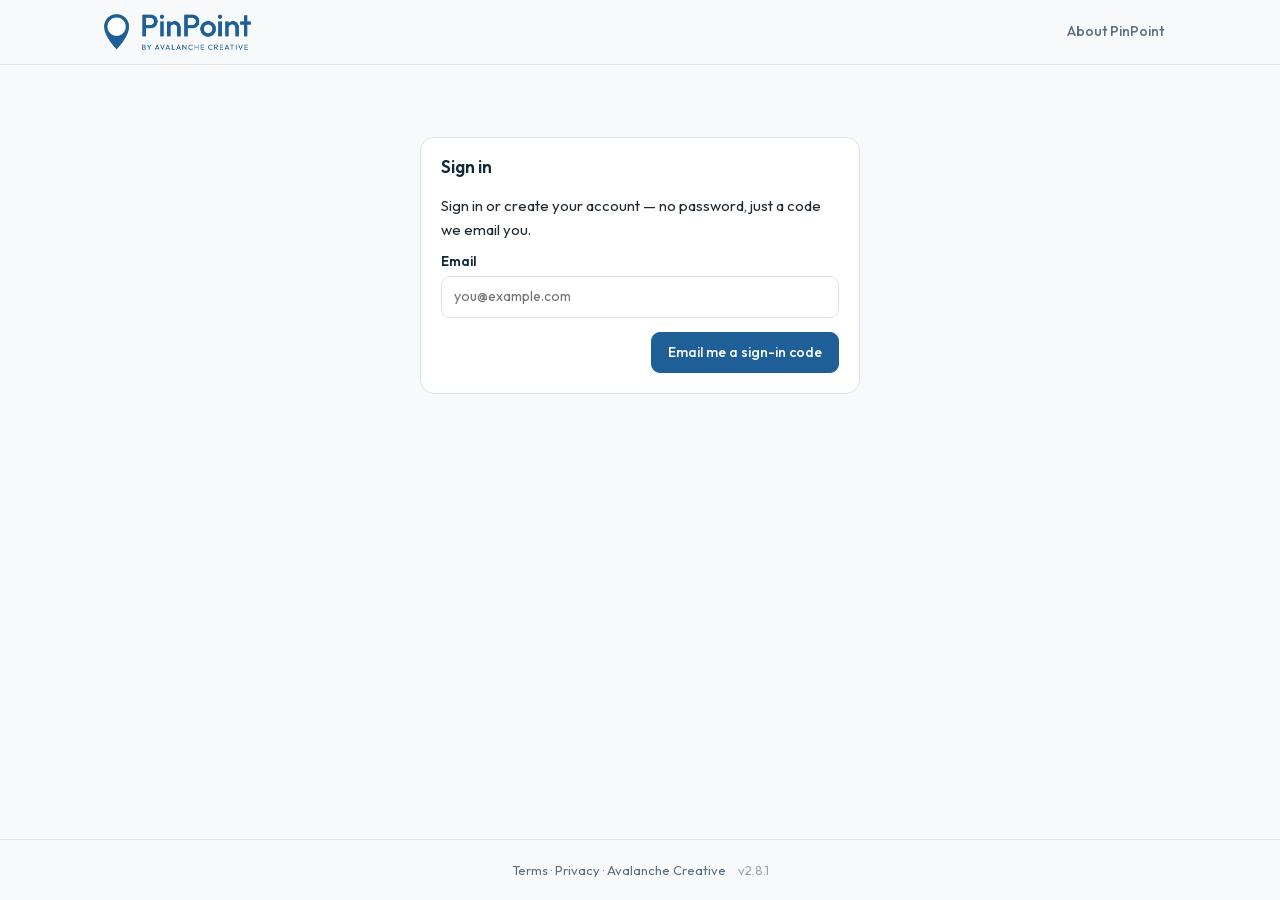
==== app/index.html @ f809c6f2 "Dashboard 2.8.1: View CSS on the design system page" ====
<!doctype html>
<html lang="en">
<head>
  <meta charset="utf-8">
  <meta name="viewport" content="width=device-width, initial-scale=1">
  <meta name="robots" content="noindex">
  <title>PinPoint by Avalanche</title>
  <link rel="icon" type="image/png" href="img/pinpoint-mark.png">
  <link rel="stylesheet" href="app.css">
</head>
<body>
  <div id="app" data-version="2.8.1"></div>
  <script src="app.js"></script>
</body>
</html>
---- app/app.css ----
@font-face{font-family:JetBrains Mono;font-style:normal;font-weight:400;font-display:swap;src:url(fonts/0690281f.woff2) format("woff2");unicode-range:U+0460-052F,U+1C80-1C8A,U+20B4,U+2DE0-2DFF,U+A640-A69F,U+FE2E-FE2F}@font-face{font-family:JetBrains Mono;font-style:normal;font-weight:400;font-display:swap;src:url(fonts/81211346.woff2) format("woff2");unicode-range:U+0301,U+0400-045F,U+0490-0491,U+04B0-04B1,U+2116}@font-face{font-family:JetBrains Mono;font-style:normal;font-weight:400;font-display:swap;src:url(fonts/811c9864.woff2) format("woff2");unicode-range:U+0370-0377,U+037A-037F,U+0384-038A,U+038C,U+038E-03A1,U+03A3-03FF}@font-face{font-family:JetBrains Mono;font-style:normal;font-weight:400;font-display:swap;src:url(fonts/e1e8e48d.woff2) format("woff2");unicode-range:U+0102-0103,U+0110-0111,U+0128-0129,U+0168-0169,U+01A0-01A1,U+01AF-01B0,U+0300-0301,U+0303-0304,U+0308-0309,U+0323,U+0329,U+1EA0-1EF9,U+20AB}@font-face{font-family:JetBrains Mono;font-style:normal;font-weight:400;font-display:swap;src:url(fonts/140e25a5.woff2) format("woff2");unicode-range:U+0100-02BA,U+02BD-02C5,U+02C7-02CC,U+02CE-02D7,U+02DD-02FF,U+0304,U+0308,U+0329,U+1D00-1DBF,U+1E00-1E9F,U+1EF2-1EFF,U+2020,U+20A0-20AB,U+20AD-20C0,U+2113,U+2C60-2C7F,U+A720-A7FF}@font-face{font-family:JetBrains Mono;font-style:normal;font-weight:400;font-display:swap;src:url(fonts/521717e2.woff2) format("woff2");unicode-range:U+0000-00FF,U+0131,U+0152-0153,U+02BB-02BC,U+02C6,U+02DA,U+02DC,U+0304,U+0308,U+0329,U+2000-206F,U+20AC,U+2122,U+2191,U+2193,U+2212,U+2215,U+FEFF,U+FFFD}@font-face{font-family:JetBrains Mono;font-style:normal;font-weight:500;font-display:swap;src:url(fonts/0690281f.woff2) format("woff2");unicode-range:U+0460-052F,U+1C80-1C8A,U+20B4,U+2DE0-2DFF,U+A640-A69F,U+FE2E-FE2F}@font-face{font-family:JetBrains Mono;font-style:normal;font-weight:500;font-display:swap;src:url(fonts/81211346.woff2) format("woff2");unicode-range:U+0301,U+0400-045F,U+0490-0491,U+04B0-04B1,U+2116}@font-face{font-family:JetBrains Mono;font-style:normal;font-weight:500;font-display:swap;src:url(fonts/811c9864.woff2) format("woff2");unicode-range:U+0370-0377,U+037A-037F,U+0384-038A,U+038C,U+038E-03A1,U+03A3-03FF}@font-face{font-family:JetBrains Mono;font-style:normal;font-weight:500;font-display:swap;src:url(fonts/e1e8e48d.woff2) format("woff2");unicode-range:U+0102-0103,U+0110-0111,U+0128-0129,U+0168-0169,U+01A0-01A1,U+01AF-01B0,U+0300-0301,U+0303-0304,U+0308-0309,U+0323,U+0329,U+1EA0-1EF9,U+20AB}@font-face{font-family:JetBrains Mono;font-style:normal;font-weight:500;font-display:swap;src:url(fonts/140e25a5.woff2) format("woff2");unicode-range:U+0100-02BA,U+02BD-02C5,U+02C7-02CC,U+02CE-02D7,U+02DD-02FF,U+0304,U+0308,U+0329,U+1D00-1DBF,U+1E00-1E9F,U+1EF2-1EFF,U+2020,U+20A0-20AB,U+20AD-20C0,U+2113,U+2C60-2C7F,U+A720-A7FF}@font-face{font-family:JetBrains Mono;font-style:normal;font-weight:500;font-display:swap;src:url(fonts/521717e2.woff2) format("woff2");unicode-range:U+0000-00FF,U+0131,U+0152-0153,U+02BB-02BC,U+02C6,U+02DA,U+02DC,U+0304,U+0308,U+0329,U+2000-206F,U+20AC,U+2122,U+2191,U+2193,U+2212,U+2215,U+FEFF,U+FFFD}@font-face{font-family:Outfit;font-style:normal;font-weight:300;font-display:swap;src:url(fonts/7fb3c732.woff2) format("woff2");unicode-range:U+0100-02BA,U+02BD-02C5,U+02C7-02CC,U+02CE-02D7,U+02DD-02FF,U+0304,U+0308,U+0329,U+1D00-1DBF,U+1E00-1E9F,U+1EF2-1EFF,U+2020,U+20A0-20AB,U+20AD-20C0,U+2113,U+2C60-2C7F,U+A720-A7FF}@font-face{font-family:Outfit;font-style:normal;font-weight:300;font-display:swap;src:url(fonts/8c0fd5c3.woff2) format("woff2");unicode-range:U+0000-00FF,U+0131,U+0152-0153,U+02BB-02BC,U+02C6,U+02DA,U+02DC,U+0304,U+0308,U+0329,U+2000-206F,U+20AC,U+2122,U+2191,U+2193,U+2212,U+2215,U+FEFF,U+FFFD}@font-face{font-family:Outfit;font-style:normal;font-weight:400;font-display:swap;src:url(fonts/7fb3c732.woff2) format("woff2");unicode-range:U+0100-02BA,U+02BD-02C5,U+02C7-02CC,U+02CE-02D7,U+02DD-02FF,U+0304,U+0308,U+0329,U+1D00-1DBF,U+1E00-1E9F,U+1EF2-1EFF,U+2020,U+20A0-20AB,U+20AD-20C0,U+2113,U+2C60-2C7F,U+A720-A7FF}@font-face{font-family:Outfit;font-style:normal;font-weight:400;font-display:swap;src:url(fonts/8c0fd5c3.woff2) format("woff2");unicode-range:U+0000-00FF,U+0131,U+0152-0153,U+02BB-02BC,U+02C6,U+02DA,U+02DC,U+0304,U+0308,U+0329,U+2000-206F,U+20AC,U+2122,U+2191,U+2193,U+2212,U+2215,U+FEFF,U+FFFD}@font-face{font-family:Outfit;font-style:normal;font-weight:500;font-display:swap;src:url(fonts/7fb3c732.woff2) format("woff2");unicode-range:U+0100-02BA,U+02BD-02C5,U+02C7-02CC,U+02CE-02D7,U+02DD-02FF,U+0304,U+0308,U+0329,U+1D00-1DBF,U+1E00-1E9F,U+1EF2-1EFF,U+2020,U+20A0-20AB,U+20AD-20C0,U+2113,U+2C60-2C7F,U+A720-A7FF}@font-face{font-family:Outfit;font-style:normal;font-weight:500;font-display:swap;src:url(fonts/8c0fd5c3.woff2) format("woff2");unicode-range:U+0000-00FF,U+0131,U+0152-0153,U+02BB-02BC,U+02C6,U+02DA,U+02DC,U+0304,U+0308,U+0329,U+2000-206F,U+20AC,U+2122,U+2191,U+2193,U+2212,U+2215,U+FEFF,U+FFFD}@font-face{font-family:Outfit;font-style:normal;font-weight:600;font-display:swap;src:url(fonts/7fb3c732.woff2) format("woff2");unicode-range:U+0100-02BA,U+02BD-02C5,U+02C7-02CC,U+02CE-02D7,U+02DD-02FF,U+0304,U+0308,U+0329,U+1D00-1DBF,U+1E00-1E9F,U+1EF2-1EFF,U+2020,U+20A0-20AB,U+20AD-20C0,U+2113,U+2C60-2C7F,U+A720-A7FF}@font-face{font-family:Outfit;font-style:normal;font-weight:600;font-display:swap;src:url(fonts/8c0fd5c3.woff2) format("woff2");unicode-range:U+0000-00FF,U+0131,U+0152-0153,U+02BB-02BC,U+02C6,U+02DA,U+02DC,U+0304,U+0308,U+0329,U+2000-206F,U+20AC,U+2122,U+2191,U+2193,U+2212,U+2215,U+FEFF,U+FFFD}@font-face{font-family:Outfit;font-style:normal;font-weight:700;font-display:swap;src:url(fonts/7fb3c732.woff2) format("woff2");unicode-range:U+0100-02BA,U+02BD-02C5,U+02C7-02CC,U+02CE-02D7,U+02DD-02FF,U+0304,U+0308,U+0329,U+1D00-1DBF,U+1E00-1E9F,U+1EF2-1EFF,U+2020,U+20A0-20AB,U+20AD-20C0,U+2113,U+2C60-2C7F,U+A720-A7FF}@font-face{font-family:Outfit;font-style:normal;font-weight:700;font-display:swap;src:url(fonts/8c0fd5c3.woff2) format("woff2");unicode-range:U+0000-00FF,U+0131,U+0152-0153,U+02BB-02BC,U+02C6,U+02DA,U+02DC,U+0304,U+0308,U+0329,U+2000-206F,U+20AC,U+2122,U+2191,U+2193,U+2212,U+2215,U+FEFF,U+FFFD}@font-face{font-family:JetBrains Mono;font-style:normal;font-weight:400;font-display:swap;src:url(fonts/0690281f.woff2) format("woff2");unicode-range:U+0460-052F,U+1C80-1C8A,U+20B4,U+2DE0-2DFF,U+A640-A69F,U+FE2E-FE2F}@font-face{font-family:JetBrains Mono;font-style:normal;font-weight:400;font-display:swap;src:url(fonts/81211346.woff2) format("woff2");unicode-range:U+0301,U+0400-045F,U+0490-0491,U+04B0-04B1,U+2116}@font-face{font-family:JetBrains Mono;font-style:normal;font-weight:400;font-display:swap;src:url(fonts/811c9864.woff2) format("woff2");unicode-range:U+0370-0377,U+037A-037F,U+0384-038A,U+038C,U+038E-03A1,U+03A3-03FF}@font-face{font-family:JetBrains Mono;font-style:normal;font-weight:400;font-display:swap;src:url(fonts/e1e8e48d.woff2) format("woff2");unicode-range:U+0102-0103,U+0110-0111,U+0128-0129,U+0168-0169,U+01A0-01A1,U+01AF-01B0,U+0300-0301,U+0303-0304,U+0308-0309,U+0323,U+0329,U+1EA0-1EF9,U+20AB}@font-face{font-family:JetBrains Mono;font-style:normal;font-weight:400;font-display:swap;src:url(fonts/140e25a5.woff2) format("woff2");unicode-range:U+0100-02BA,U+02BD-02C5,U+02C7-02CC,U+02CE-02D7,U+02DD-02FF,U+0304,U+0308,U+0329,U+1D00-1DBF,U+1E00-1E9F,U+1EF2-1EFF,U+2020,U+20A0-20AB,U+20AD-20C0,U+2113,U+2C60-2C7F,U+A720-A7FF}@font-face{font-family:JetBrains Mono;font-style:normal;font-weight:400;font-display:swap;src:url(fonts/521717e2.woff2) format("woff2");unicode-range:U+0000-00FF,U+0131,U+0152-0153,U+02BB-02BC,U+02C6,U+02DA,U+02DC,U+0304,U+0308,U+0329,U+2000-206F,U+20AC,U+2122,U+2191,U+2193,U+2212,U+2215,U+FEFF,U+FFFD}@font-face{font-family:JetBrains Mono;font-style:normal;font-weight:500;font-display:swap;src:url(fonts/0690281f.woff2) format("woff2");unicode-range:U+0460-052F,U+1C80-1C8A,U+20B4,U+2DE0-2DFF,U+A640-A69F,U+FE2E-FE2F}@font-face{font-family:JetBrains Mono;font-style:normal;font-weight:500;font-display:swap;src:url(fonts/81211346.woff2) format("woff2");unicode-range:U+0301,U+0400-045F,U+0490-0491,U+04B0-04B1,U+2116}@font-face{font-family:JetBrains Mono;font-style:normal;font-weight:500;font-display:swap;src:url(fonts/811c9864.woff2) format("woff2");unicode-range:U+0370-0377,U+037A-037F,U+0384-038A,U+038C,U+038E-03A1,U+03A3-03FF}@font-face{font-family:JetBrains Mono;font-style:normal;font-weight:500;font-display:swap;src:url(fonts/e1e8e48d.woff2) format("woff2");unicode-range:U+0102-0103,U+0110-0111,U+0128-0129,U+0168-0169,U+01A0-01A1,U+01AF-01B0,U+0300-0301,U+0303-0304,U+0308-0309,U+0323,U+0329,U+1EA0-1EF9,U+20AB}@font-face{font-family:JetBrains Mono;font-style:normal;font-weight:500;font-display:swap;src:url(fonts/140e25a5.woff2) format("woff2");unicode-range:U+0100-02BA,U+02BD-02C5,U+02C7-02CC,U+02CE-02D7,U+02DD-02FF,U+0304,U+0308,U+0329,U+1D00-1DBF,U+1E00-1E9F,U+1EF2-1EFF,U+2020,U+20A0-20AB,U+20AD-20C0,U+2113,U+2C60-2C7F,U+A720-A7FF}@font-face{font-family:JetBrains Mono;font-style:normal;font-weight:500;font-display:swap;src:url(fonts/521717e2.woff2) format("woff2");unicode-range:U+0000-00FF,U+0131,U+0152-0153,U+02BB-02BC,U+02C6,U+02DA,U+02DC,U+0304,U+0308,U+0329,U+2000-206F,U+20AC,U+2122,U+2191,U+2193,U+2212,U+2215,U+FEFF,U+FFFD}@font-face{font-family:Outfit;font-style:normal;font-weight:300;font-display:swap;src:url(fonts/7fb3c732.woff2) format("woff2");unicode-range:U+0100-02BA,U+02BD-02C5,U+02C7-02CC,U+02CE-02D7,U+02DD-02FF,U+0304,U+0308,U+0329,U+1D00-1DBF,U+1E00-1E9F,U+1EF2-1EFF,U+2020,U+20A0-20AB,U+20AD-20C0,U+2113,U+2C60-2C7F,U+A720-A7FF}@font-face{font-family:Outfit;font-style:normal;font-weight:300;font-display:swap;src:url(fonts/8c0fd5c3.woff2) format("woff2");unicode-range:U+0000-00FF,U+0131,U+0152-0153,U+02BB-02BC,U+02C6,U+02DA,U+02DC,U+0304,U+0308,U+0329,U+2000-206F,U+20AC,U+2122,U+2191,U+2193,U+2212,U+2215,U+FEFF,U+FFFD}@font-face{font-family:Outfit;font-style:normal;font-weight:400;font-display:swap;src:url(fonts/7fb3c732.woff2) format("woff2");unicode-range:U+0100-02BA,U+02BD-02C5,U+02C7-02CC,U+02CE-02D7,U+02DD-02FF,U+0304,U+0308,U+0329,U+1D00-1DBF,U+1E00-1E9F,U+1EF2-1EFF,U+2020,U+20A0-20AB,U+20AD-20C0,U+2113,U+2C60-2C7F,U+A720-A7FF}@font-face{font-family:Outfit;font-style:normal;font-weight:400;font-display:swap;src:url(fonts/8c0fd5c3.woff2) format("woff2");unicode-range:U+0000-00FF,U+0131,U+0152-0153,U+02BB-02BC,U+02C6,U+02DA,U+02DC,U+0304,U+0308,U+0329,U+2000-206F,U+20AC,U+2122,U+2191,U+2193,U+2212,U+2215,U+FEFF,U+FFFD}@font-face{font-family:Outfit;font-style:normal;font-weight:500;font-display:swap;src:url(fonts/7fb3c732.woff2) format("woff2");unicode-range:U+0100-02BA,U+02BD-02C5,U+02C7-02CC,U+02CE-02D7,U+02DD-02FF,U+0304,U+0308,U+0329,U+1D00-1DBF,U+1E00-1E9F,U+1EF2-1EFF,U+2020,U+20A0-20AB,U+20AD-20C0,U+2113,U+2C60-2C7F,U+A720-A7FF}@font-face{font-family:Outfit;font-style:normal;font-weight:500;font-display:swap;src:url(fonts/8c0fd5c3.woff2) format("woff2");unicode-range:U+0000-00FF,U+0131,U+0152-0153,U+02BB-02BC,U+02C6,U+02DA,U+02DC,U+0304,U+0308,U+0329,U+2000-206F,U+20AC,U+2122,U+2191,U+2193,U+2212,U+2215,U+FEFF,U+FFFD}@font-face{font-family:Outfit;font-style:normal;font-weight:600;font-display:swap;src:url(fonts/7fb3c732.woff2) format("woff2");unicode-range:U+0100-02BA,U+02BD-02C5,U+02C7-02CC,U+02CE-02D7,U+02DD-02FF,U+0304,U+0308,U+0329,U+1D00-1DBF,U+1E00-1E9F,U+1EF2-1EFF,U+2020,U+20A0-20AB,U+20AD-20C0,U+2113,U+2C60-2C7F,U+A720-A7FF}@font-face{font-family:Outfit;font-style:normal;font-weight:600;font-display:swap;src:url(fonts/8c0fd5c3.woff2) format("woff2");unicode-range:U+0000-00FF,U+0131,U+0152-0153,U+02BB-02BC,U+02C6,U+02DA,U+02DC,U+0304,U+0308,U+0329,U+2000-206F,U+20AC,U+2122,U+2191,U+2193,U+2212,U+2215,U+FEFF,U+FFFD}@font-face{font-family:Outfit;font-style:normal;font-weight:700;font-display:swap;src:url(fonts/7fb3c732.woff2) format("woff2");unicode-range:U+0100-02BA,U+02BD-02C5,U+02C7-02CC,U+02CE-02D7,U+02DD-02FF,U+0304,U+0308,U+0329,U+1D00-1DBF,U+1E00-1E9F,U+1EF2-1EFF,U+2020,U+20A0-20AB,U+20AD-20C0,U+2113,U+2C60-2C7F,U+A720-A7FF}@font-face{font-family:Outfit;font-style:normal;font-weight:700;font-display:swap;src:url(fonts/8c0fd5c3.woff2) format("woff2");unicode-range:U+0000-00FF,U+0131,U+0152-0153,U+02BB-02BC,U+02C6,U+02DA,U+02DC,U+0304,U+0308,U+0329,U+2000-206F,U+20AC,U+2122,U+2191,U+2193,U+2212,U+2215,U+FEFF,U+FFFD}:root{--blue: #1D5F96;--blue-dark: #164A75;--navy: #10283D;--ink: #1F2A33;--muted: #5A6F80;--line: #DCE4EB;--line-soft: #E8EEF3;--page: #F7F9FB;--tint: #EEF4F9;--sky: #5BC4E8;--ok: #1F6B45;--ok-bg: #E4F5EC;--warn: #8A5A00;--warn-bg: #FFF1D6;--danger: #B32D2E;--radius: 14px}*{box-sizing:border-box}html,body{margin:0;background:var(--page);color:var(--ink);font:15px/1.55 Outfit,Segoe UI,Helvetica,Arial,sans-serif;-webkit-font-smoothing:antialiased}a{color:var(--blue);text-decoration:none}a:hover{color:var(--blue-dark)}h1,h2,h3,h4{color:var(--navy);letter-spacing:-.01em;line-height:1.15;margin:0}code,.code,textarea.code,input.code{font-family:JetBrains Mono,ui-monospace,Menlo,monospace;font-size:12.5px}code{background:var(--tint);color:var(--blue-dark);padding:1px 6px;border-radius:5px;overflow-wrap:anywhere}.shell{min-height:100vh;display:flex;flex-direction:column}header{position:sticky;top:0;z-index:20;background:#f7f9fbeb;backdrop-filter:blur(10px);border-bottom:1px solid var(--line)}header .bar{max-width:1120px;margin:0 auto;padding:0 24px;height:64px;display:flex;align-items:center;justify-content:space-between;gap:20px}header .brand{display:flex;align-items:center}header .brand img.logo{height:36px;width:auto;display:block}header nav{display:flex;align-items:center;gap:4px}header nav a{color:var(--muted);font-weight:500;padding:8px 12px;border-radius:8px;font-size:14px}header nav a:hover{color:var(--navy);background:#fff}header nav a.active{color:var(--navy);background:#fff;box-shadow:inset 0 0 0 1px var(--line)}main{flex:1;width:100%;max-width:760px;margin:0 auto;padding:32px 24px 56px;min-width:0}main.wide{max-width:1120px}footer{border-top:1px solid var(--line);padding:20px 24px;font-size:13px;color:var(--muted);text-align:center}footer a{color:var(--muted)}footer .ver{margin-left:12px;opacity:.6}.page-head{display:flex;flex-wrap:wrap;align-items:flex-end;justify-content:space-between;gap:14px;margin-bottom:22px}.page-head h1{font-size:28px;font-weight:600}.page-head .sub{color:var(--muted);margin-top:4px;font-size:14px}.page-head .actions{display:flex;gap:8px;flex-wrap:wrap;align-items:center}.psearch{width:240px;padding:9px 12px 9px 34px;font-size:14px;background:#fff url("data:image/svg+xml,%3Csvg xmlns='http://www.w3.org/2000/svg' width='16' height='16' viewBox='0 0 24 24' fill='none' stroke='%235A6F80' stroke-width='2' stroke-linecap='round'%3E%3Ccircle cx='11' cy='11' r='7'/%3E%3Cpath d='M20 20l-3.5-3.5'/%3E%3C/svg%3E") no-repeat 11px center}@media (max-width: 640px){.psearch{width:100%}}.card{background:#fff;border:1px solid var(--line);border-radius:var(--radius);margin-bottom:18px;overflow:hidden;scroll-margin-top:84px}.card-head{padding:16px 20px 0;font-size:17px;font-weight:600;color:var(--navy)}.card-head .head-row{display:flex;align-items:center;justify-content:space-between;gap:10px}.card-body{padding:14px 20px 20px}.card-body h4{margin:18px 0 6px;font-size:14px;font-weight:600}.card-body p{margin:0 0 10px}.hint{font-size:13px;color:var(--muted)}.notice{background:var(--warn-bg);border:1px solid #F1DFB0;border-radius:10px;padding:10px 12px;margin:10px 0}.upsell{background:var(--tint);border:1px solid #CFE0EE;border-radius:10px;padding:12px 14px;color:var(--navy)}.field{margin-bottom:14px}.field label{display:block;font-size:13px;font-weight:600;color:var(--navy);margin-bottom:5px}input:not([type=checkbox]):not([type=radio]):not([type=submit]):not([type=button]),textarea,select{width:100%;padding:9px 12px;border:1px solid var(--line);border-radius:9px;font:inherit;font-size:14px;background:#fff;color:var(--ink)}input:focus,textarea:focus,select:focus{outline:none;border-color:var(--blue);box-shadow:0 0 0 3px #1d5f9626}input[readonly]{background:var(--page)}label.check{display:flex;gap:10px;align-items:flex-start;font-size:14px;margin:8px 0 14px}label.check input{margin-top:3px}.btn-row{display:flex;gap:8px;justify-content:flex-end;margin-top:8px;flex-wrap:wrap}.inline{display:flex;gap:8px;align-items:center;flex-wrap:wrap}.inline input{flex:1 1 180px;width:auto;min-width:0}.copy-box{display:flex;gap:6px;align-items:flex-start;margin:6px 0 12px}.copy-box input,.copy-box textarea{flex:1;min-width:0}.btn{display:inline-flex;align-items:center;justify-content:center;gap:6px;background:var(--blue);color:#fff;border:1px solid var(--blue);border-radius:9px;padding:9px 16px;font:inherit;font-size:14px;font-weight:500;cursor:pointer;text-decoration:none;transition:.15s;white-space:nowrap}.btn:hover{background:var(--blue-dark);border-color:var(--blue-dark);color:#fff}.btn:disabled,.btn-disabled{opacity:.55;cursor:default}.btn-ghost{background:#fff;color:var(--navy);border-color:#c9d6e0}.btn-ghost:hover{background:var(--tint);color:var(--navy);border-color:var(--blue)}.btn-danger{background:var(--danger);border-color:var(--danger)}.btn-danger:hover{background:#8f2324;border-color:#8f2324}.btn-sm{padding:5px 11px;font-size:13px;border-radius:8px}.rows{display:flex;flex-direction:column;gap:8px}.row{display:flex;justify-content:space-between;align-items:center;gap:12px;padding:12px 14px;border:1px solid var(--line-soft);border-radius:10px;text-decoration:none;color:inherit;background:#fff}a.row:hover{border-color:var(--blue)}.row-title{font-weight:600;color:var(--navy)}.row-meta{display:flex;gap:8px;align-items:center}.badge{display:inline-block;font-size:11px;font-weight:600;letter-spacing:.02em;background:var(--tint);color:var(--blue-dark);padding:3px 9px;border-radius:999px}.badge-pro{background:var(--navy);color:#fff}.badge-agency{background:var(--blue);color:#fff}.badge-ok{background:var(--ok-bg);color:var(--ok)}.steps{padding-left:20px}.steps li{margin-bottom:6px}.plan-line{display:flex;align-items:center;gap:10px;flex-wrap:wrap;color:var(--muted);font-size:14px}.section-title{margin:28px 0 12px;font-size:18px}.fav{width:20px;height:20px;border-radius:5px;flex:none;object-fit:contain;background:#fff}.fav-empty{display:inline-block;background:var(--tint);box-shadow:inset 0 0 0 1px #cfe0ee}.table-wrap{background:#fff;border:1px solid var(--line);border-radius:var(--radius);overflow-x:auto}.ptable{width:100%;border-collapse:collapse;font-size:14px}.ptable th{text-align:left;font-size:12px;font-weight:600;letter-spacing:.03em;color:var(--muted);padding:12px 16px;border-bottom:1px solid var(--line);white-space:nowrap}.ptable td{padding:12px 16px;border-bottom:1px solid var(--line-soft);vertical-align:middle;white-space:nowrap}.ptable td:first-child{white-space:normal}.ptable tbody tr{cursor:pointer}.ptable tbody tr:hover{background:var(--page)}.ptable tbody tr:focus-visible{outline:2px solid var(--blue);outline-offset:-2px}.ptable tbody tr:last-child td{border-bottom:none}.ptable .pname{display:flex;align-items:center;gap:12px;min-width:200px}.ptable .open{font-weight:600;color:var(--navy);white-space:nowrap}.ptable .acts{text-align:right;white-space:nowrap}.ptable .acts .btn{margin-left:6px}.grid{display:grid;grid-template-columns:repeat(auto-fill,minmax(280px,1fr));gap:16px}.pcard{display:flex;flex-direction:column;background:#fff;border:1px solid var(--line);border-radius:var(--radius);overflow:hidden;color:inherit;transition:.15s}.pcard:hover{border-color:var(--blue);box-shadow:0 8px 24px -14px #10283d59}.pcard-body{display:flex;flex-direction:column;gap:8px;padding:14px 16px 16px;flex:1}.pcard .name{display:flex;align-items:center;gap:8px;font-size:16px;font-weight:600;color:var(--navy)}.pcard .url{font-size:13px;color:var(--muted);word-break:break-all}.pcard .meta{display:flex;gap:8px;align-items:center;flex-wrap:wrap;margin-top:auto;font-size:13px;color:var(--muted)}.pcard .open{font-weight:600;color:var(--navy)}.shot{aspect-ratio:8 / 5;background:var(--tint);border-bottom:1px solid var(--line-soft);overflow:hidden}.shot img{width:100%;height:100%;object-fit:cover;object-position:top;display:block}.shot-empty{display:flex;align-items:center;justify-content:center;color:#8fa3b3;font-size:13px}.empty{border:1px dashed var(--line);border-radius:var(--radius);padding:32px;text-align:center;color:var(--muted);background:#fff}.two-col{display:grid;grid-template-columns:200px minmax(0,1fr);gap:28px;align-items:start}.two-col>*{min-width:0}.side-nav{position:sticky;top:84px;display:flex;flex-direction:column;gap:2px}.side-nav a{padding:7px 10px;border-radius:8px;color:var(--muted);font-size:14px}.side-nav a:hover,.side-nav a.on{background:#fff;color:var(--navy);box-shadow:inset 0 0 0 1px var(--line)}.side-nav .group{margin:10px 10px 4px;font-size:11px;font-weight:600;letter-spacing:.06em;text-transform:uppercase;color:#9fb0be}@media (max-width: 600px){header .bar{padding:0 16px;height:56px}header .brand img.logo{height:28px}header nav a{padding:6px 8px;font-size:13px}main{padding:20px 16px 40px}.page-head h1{font-size:24px}.card-head{padding:14px 16px 0}.card-body{padding:12px 16px 16px}.board{grid-template-columns:repeat(5,220px)}}@media (max-width: 820px){.two-col{grid-template-columns:minmax(0,1fr)}.side-nav{position:static;flex-direction:row;overflow-x:auto;gap:6px;padding-bottom:6px}.side-nav .group{display:none}.side-nav a{white-space:nowrap;background:#fff;box-shadow:inset 0 0 0 1px var(--line)}}.tabs{display:flex;gap:6px;margin-bottom:18px}.tabs a{padding:7px 14px;border-radius:999px;color:var(--muted);background:#fff;box-shadow:inset 0 0 0 1px var(--line);font-weight:500;font-size:14px}.tabs a.on{background:var(--navy);color:#fff;box-shadow:none}.auth{max-width:440px;margin:40px auto 0}.auth .logo{display:block;height:44px;width:auto;margin:0 auto 22px}.toast{position:fixed;left:50%;bottom:24px;transform:translate(-50%) translateY(20px);background:var(--navy);color:#fff;padding:10px 16px;border-radius:10px;font-size:14px;opacity:0;transition:.2s;pointer-events:none}.toast.show{opacity:1;transform:translate(-50%)}.doc{max-width:720px;margin:0 auto;padding:32px 24px 60px}.doc h1{font-size:30px}.doc h2{font-size:18px;margin-top:24px}.plans{display:grid;grid-template-columns:repeat(auto-fit,minmax(200px,1fr));gap:12px;margin:14px 0}.plan{border:1px solid var(--line);border-radius:12px;padding:16px;display:flex;flex-direction:column;gap:8px}.plan.current{border-color:var(--blue);box-shadow:0 0 0 3px #1d5f961f}.plan .name{font-weight:600;color:var(--navy)}.plan .price{font-size:24px;font-weight:600;color:var(--navy)}.plan .price small{font-size:13px;color:var(--muted);font-weight:400}.plan ul{margin:0;padding-left:18px;font-size:13px;color:var(--ink)}.plan .btn{margin-top:auto}.seg{display:inline-flex;border:1px solid var(--line);border-radius:9px;overflow:hidden;background:#fff}.seg button{border:none;background:transparent;padding:7px 14px;font:inherit;font-size:14px;cursor:pointer;color:var(--navy)}.seg button.on{background:var(--navy);color:#fff}.filters{display:flex;gap:8px;flex-wrap:wrap;align-items:center;margin-bottom:14px}.filters select,.filters input[type=search]{width:auto;padding:7px 10px;font-size:13px}.filters input[type=search]{flex:1 1 180px}select.mini{width:auto;padding:4px 8px;font-size:12.5px;border-radius:7px}.fb{border:1px solid var(--line-soft);border-radius:10px;padding:12px 14px;display:grid;grid-template-columns:1fr auto;gap:8px 12px;align-items:start;margin-bottom:8px;background:#fff}.fb .txt{font-weight:500;color:var(--navy)}.fb .sub{font-size:12.5px;color:var(--muted);margin-top:3px}.fb .ctl{display:flex;gap:6px;align-items:center;flex-wrap:wrap;justify-content:flex-end}.fb.closed .txt{color:var(--muted)}.st{display:inline-block;font-size:11px;font-weight:600;letter-spacing:.02em;padding:2px 8px;border-radius:999px;background:var(--tint);color:var(--blue-dark)}.st.in_progress{background:var(--warn-bg);color:var(--warn)}.st.resolved{background:var(--ok-bg);color:var(--ok)}.st.wont_fix{background:#e6eaee;color:var(--muted)}.st.waiting{background:#f2edfa;color:#5b3d99}select.mini.st-waiting{color:#5b3d99;border-color:#d9cdf0;background-color:#f2edfa}select.mini.st-resolved{color:var(--ok);border-color:#bfe7d2;background-color:var(--ok-bg)}select.mini.st-in_progress{color:var(--warn);border-color:#efd9a8;background-color:var(--warn-bg)}.fb.waiting{border-left:3px solid #7E57C2}.refbox{display:flex;align-items:center;gap:10px;margin-top:8px;font-size:13px}.refbox img{width:96px;height:60px;object-fit:cover;border-radius:6px;border:1px solid var(--line)}.chips{display:inline-flex;flex-wrap:wrap;gap:4px;margin-top:6px}.chip{font:inherit;font-size:11px;font-weight:600;padding:2px 8px;border-radius:999px;border:1px solid var(--line);background:#fff;color:var(--muted);cursor:default}button.chip{cursor:pointer}button.chip:hover{border-color:var(--blue);color:var(--blue)}.chip.on{color:#fff;border-color:transparent}.chip.on.lb-bug{background:#b32d2e}.chip.on.lb-copy{background:var(--blue)}.chip.on.lb-design{background:#13a89e}.chip.on.lb-content,.chip.on.lb-photo{background:#c98a00}.chip.on.lb-decision{background:#7e57c2}.triage-strip{display:flex;flex-wrap:wrap;gap:8px;margin-bottom:14px}.tpill{font:inherit;font-size:13px;padding:6px 12px;border-radius:999px;border:1px solid var(--line);background:#fff;color:var(--muted);cursor:pointer}.tpill b{color:var(--navy);font-weight:600}.tpill:hover{border-color:var(--blue)}.tpill.empty{opacity:.55}.digest{display:flex;justify-content:space-between;align-items:center;gap:16px;flex-wrap:wrap;margin-top:18px;padding-top:14px;border-top:1px solid var(--line-soft)}.digest label.check{white-space:nowrap;align-items:center}label.check.mgr{margin:0;align-items:center;font-size:13px;color:var(--muted);white-space:nowrap}.mode-row{display:flex;flex-direction:column;gap:8px;margin:6px 0 4px}.mode-row label.check{margin:0}.mode-row b{font-weight:600;color:var(--navy)}.tri-row{display:flex;gap:18px;flex-wrap:wrap;margin:4px 0 14px}.tri-row label.check{align-items:center}.board{display:grid;grid-template-columns:repeat(5,minmax(160px,1fr));gap:10px;overflow-x:auto}.col{background:var(--page);border:1px solid var(--line-soft);border-radius:12px;padding:8px;min-height:120px}.col h5{margin:6px 6px 10px;font-size:12px;color:var(--muted);text-transform:uppercase;letter-spacing:.05em}.col .cardlet{background:#fff;border:1px solid var(--line-soft);border-radius:10px;padding:10px 12px;margin-bottom:8px;font-size:13px;cursor:pointer}.col .cardlet:hover{border-color:var(--blue)}.col .cardlet .sub{color:var(--muted);font-size:11.5px;margin-top:4px}.kv{display:grid;grid-template-columns:auto 1fr;gap:4px 12px;font-size:13px}.grid-2{display:grid;grid-template-columns:repeat(auto-fit,minmax(220px,1fr));gap:0 14px}.pill{display:inline-block;font-size:12px;padding:2px 9px;border-radius:999px;background:var(--tint);color:var(--blue-dark);white-space:nowrap}.pill-hard{background:#fde8e8;color:var(--danger)}.ds-page .card{margin-bottom:18px}.ds-swatches{display:grid;grid-template-columns:repeat(auto-fill,minmax(170px,1fr));gap:14px}.ds-swatch-card{border:1px solid var(--line-soft);border-radius:12px;padding:10px;background:#fff;min-width:0}.ds-chip{height:72px;border-radius:8px;box-shadow:inset 0 0 0 1px #00000014;margin-bottom:8px}.ds-sw-name{font-weight:600;color:var(--navy)}.ds-sw-meta{font-size:12px;color:var(--muted);margin:2px 0}.ds-sw-aa{display:grid;grid-template-columns:1fr auto;align-items:center;gap:3px 6px;margin-top:6px;font-size:12px}.ds-aa{font-size:11.5px;padding:1px 7px;border-radius:999px;white-space:nowrap}.ds-aa.pass{background:var(--ok-bg);color:var(--ok)}.ds-aa.fail{background:#fde8e8;color:var(--danger)}.ds-type-row{display:grid;grid-template-columns:170px 1fr;gap:16px;align-items:baseline;padding:12px 0;border-top:1px solid var(--line-soft);min-width:0}.ds-type-row>div:last-child{overflow-wrap:anywhere;color:var(--navy)}.ds-type-meta{display:flex;flex-direction:column;gap:2px;font-size:13px}.ds-btn-row{display:flex;align-items:center;gap:16px;padding:10px 0;border-top:1px solid var(--line-soft);flex-wrap:wrap}.ds-btn{display:inline-block;padding:11px 20px;font-weight:600;font-size:15px;min-width:150px;text-align:center;box-shadow:inset 0 0 0 1px #00000014}.ds-surfaces{display:grid;grid-template-columns:repeat(auto-fill,minmax(260px,1fr));gap:16px}.ds-surface{padding:22px;box-shadow:inset 0 0 0 1px #00000014}.ds-surface-btns{display:flex;gap:8px;flex-wrap:wrap;margin-top:14px}.ds-surface-btns .ds-btn{min-width:0;font-size:13px;padding:8px 14px}.ds-scale{display:flex;flex-wrap:wrap;gap:18px;margin:8px 0 14px}.ds-scale-item{text-align:center;font-size:13px}.ds-radius-box{width:72px;height:72px;background:var(--tint);border:2px solid var(--blue);margin:0 auto 6px}.ds-shadow-box{width:110px;height:72px;background:#fff;border-radius:10px;margin:6px auto 10px}.ds-space-row{display:flex;align-items:center;gap:12px;margin:6px 0;font-size:13px}.ds-space-label{width:200px;flex:none}.ds-space-bar{height:14px;background:var(--sky);border-radius:4px;max-width:100%}.card-body h4{margin:18px 0 8px}@media (max-width: 640px){.ds-type-row{grid-template-columns:1fr;gap:4px}.ds-space-label{width:130px}}.dsline{margin-top:6px;font-size:13px;padding:6px 10px;border-radius:8px;background:var(--warn-bg);color:var(--warn)}.dsline .hint{color:var(--ink);margin-top:2px}.dsline.ds-applied,.dsline.ds-approved_applied,.dsline.ds-exception_applied{background:var(--ok-bg);color:var(--ok)}.dsline.ds-rejected,.dsline.ds-exception_rejected,.dsline.ds-reverted{background:#fde8e8;color:var(--danger)}.ds-status{margin:0 0 4px;color:var(--muted);font-size:14px}.ds-status b{color:var(--navy)}.btn-row.ds-left{justify-content:flex-start}.ds-advanced{margin-top:22px;border-top:1px solid var(--line-soft);padding-top:14px}.ds-advanced>summary{cursor:pointer;color:var(--blue);font-weight:500;font-size:14px}.ds-advanced[open]>summary{margin-bottom:4px}.ds-hl{outline:3px solid var(--sky);outline-offset:6px;border-radius:10px;transition:outline-color 1.2s ease}.ds-page .card.ds-hl{outline-offset:2px}.ds-step .hint{margin-left:4px}.ds-anat{display:grid;grid-template-columns:minmax(0,1.3fr) minmax(0,1fr);gap:28px;align-items:start}@media (max-width: 860px){.ds-anat{grid-template-columns:1fr}}.ds-anat-frame{background:#f2f4f6;border:1px dashed #C9D2DA;border-radius:12px}.ds-anat-gap{position:relative;background:repeating-linear-gradient(45deg,#5bc4e84d 0 6px,#5bc4e81a 6px 12px)}.ds-anat-gap b,.ds-num{display:inline-flex;align-items:center;justify-content:center;width:18px;height:18px;border-radius:50%;background:var(--blue);color:#fff;font-size:11px;font-weight:700;line-height:1}.ds-anat-gap b{position:absolute;right:8px;top:50%;transform:translateY(-50%);z-index:1}.ds-num{margin-right:8px;vertical-align:1px;flex:none}.ds-anat-eyebrow{font-size:12px;font-weight:800;letter-spacing:1.4px;text-transform:uppercase;color:var(--blue)}.ds-anat-h{font-size:24px;font-weight:700;line-height:1.15;color:var(--navy)}.ds-anat-p{font-size:15px;line-height:1.55;color:var(--ink)}.ds-anat-cards{display:grid;grid-template-columns:repeat(3,minmax(0,1fr))}.ds-anat-card{background:#fff;border-radius:10px;box-shadow:0 6px 18px #10283d1a}.ds-anat-card span{display:block;height:10px;border-radius:3px;background:#e3e8ed}.ds-anat-card span+span{margin-top:8px;width:70%}.ds-anat-btn{display:inline-block;padding:10px 18px;border-radius:8px;background:var(--navy);color:#fff;font-size:14px;font-weight:600}.ds-anat-table{width:100%;border-collapse:collapse;font-size:14px}.ds-anat-table td{padding:9px 6px;border-bottom:1px solid var(--line-soft);vertical-align:top}.ds-anat-table td:first-child{display:flex;flex-wrap:wrap;align-items:baseline}.ds-anat-table td:first-child .hint{flex-basis:100%;padding-left:26px}.ds-css{margin-top:8px;font-size:13px}.ds-css>summary{cursor:pointer;color:var(--blue);font-weight:500;width:max-content}.ds-css-body{position:relative;margin-top:6px}.ds-css pre{margin:0;padding:12px 70px 12px 14px;background:var(--navy);color:#dce8f2;border-radius:8px;font-size:12px;line-height:1.6;overflow-x:auto;white-space:pre}.ds-css pre code{background:none;color:inherit;padding:0;font-family:JetBrains Mono,ui-monospace,Menlo,monospace}.ds-css-body .btn{position:absolute;top:8px;right:8px;background:#fff}.ds-type-row>.ds-css{grid-column:1 / -1;margin-top:0}.ds-btn-row>div:last-child{flex:1 1 300px;min-width:0}
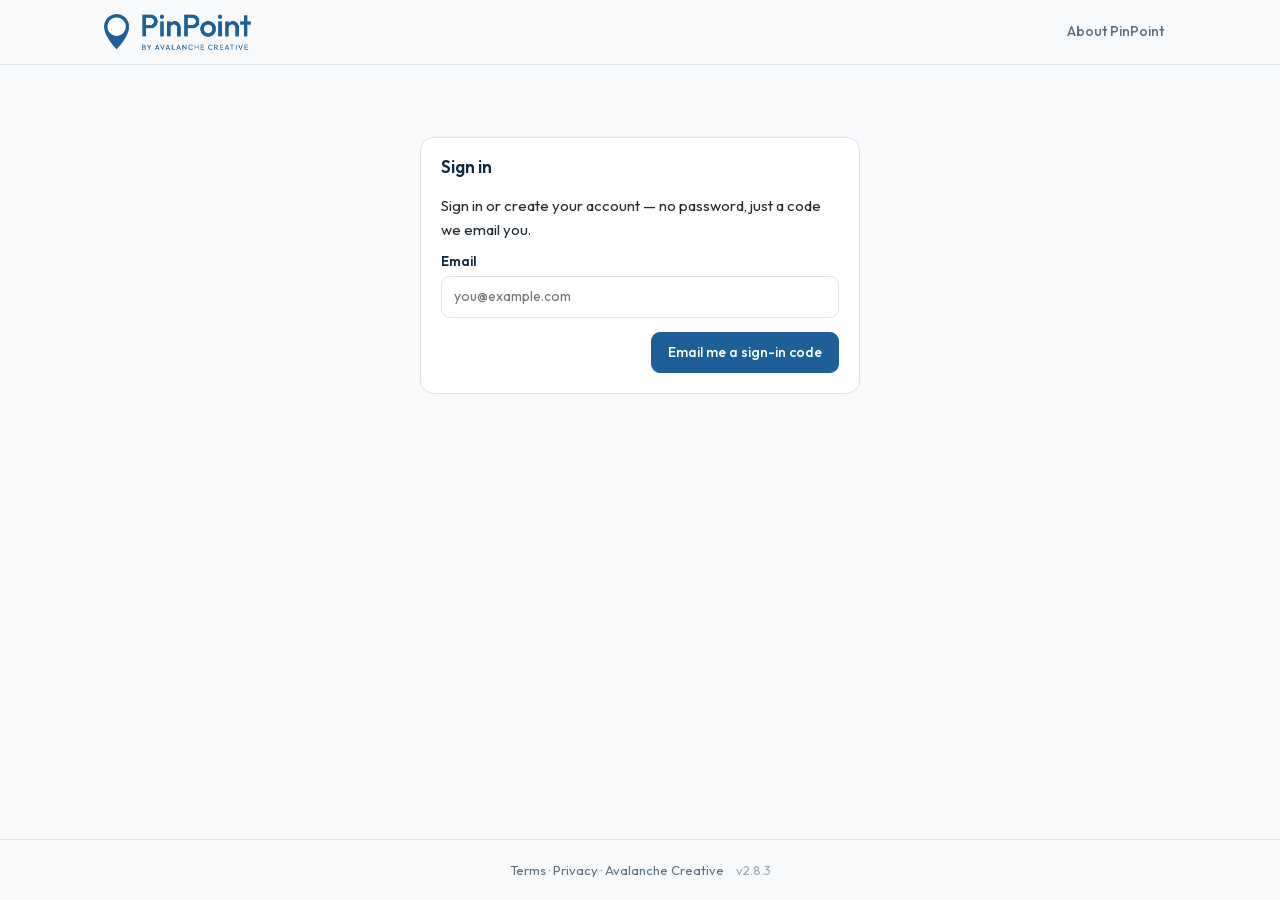
==== commit 46ef9ccc: "Dashboard + landing 2.8.3: Feature request label" ====
--- a/app/index.html
+++ b/app/index.html
@@ -9,7 +9,7 @@
   <link rel="stylesheet" href="app.css">
 </head>
 <body>
-  <div id="app" data-version="2.8.1"></div>
+  <div id="app" data-version="2.8.3"></div>
   <script src="app.js"></script>
 </body>
 </html>
--- a/app/app.css
+++ b/app/app.css
@@ -1 +1 @@
-@font-face{font-family:JetBrains Mono;font-style:normal;font-weight:400;font-display:swap;src:url(fonts/0690281f.woff2) format("woff2");unicode-range:U+0460-052F,U+1C80-1C8A,U+20B4,U+2DE0-2DFF,U+A640-A69F,U+FE2E-FE2F}@font-face{font-family:JetBrains Mono;font-style:normal;font-weight:400;font-display:swap;src:url(fonts/81211346.woff2) format("woff2");unicode-range:U+0301,U+0400-045F,U+0490-0491,U+04B0-04B1,U+2116}@font-face{font-family:JetBrains Mono;font-style:normal;font-weight:400;font-display:swap;src:url(fonts/811c9864.woff2) format("woff2");unicode-range:U+0370-0377,U+037A-037F,U+0384-038A,U+038C,U+038E-03A1,U+03A3-03FF}@font-face{font-family:JetBrains Mono;font-style:normal;font-weight:400;font-display:swap;src:url(fonts/e1e8e48d.woff2) format("woff2");unicode-range:U+0102-0103,U+0110-0111,U+0128-0129,U+0168-0169,U+01A0-01A1,U+01AF-01B0,U+0300-0301,U+0303-0304,U+0308-0309,U+0323,U+0329,U+1EA0-1EF9,U+20AB}@font-face{font-family:JetBrains Mono;font-style:normal;font-weight:400;font-display:swap;src:url(fonts/140e25a5.woff2) format("woff2");unicode-range:U+0100-02BA,U+02BD-02C5,U+02C7-02CC,U+02CE-02D7,U+02DD-02FF,U+0304,U+0308,U+0329,U+1D00-1DBF,U+1E00-1E9F,U+1EF2-1EFF,U+2020,U+20A0-20AB,U+20AD-20C0,U+2113,U+2C60-2C7F,U+A720-A7FF}@font-face{font-family:JetBrains Mono;font-style:normal;font-weight:400;font-display:swap;src:url(fonts/521717e2.woff2) format("woff2");unicode-range:U+0000-00FF,U+0131,U+0152-0153,U+02BB-02BC,U+02C6,U+02DA,U+02DC,U+0304,U+0308,U+0329,U+2000-206F,U+20AC,U+2122,U+2191,U+2193,U+2212,U+2215,U+FEFF,U+FFFD}@font-face{font-family:JetBrains Mono;font-style:normal;font-weight:500;font-display:swap;src:url(fonts/0690281f.woff2) format("woff2");unicode-range:U+0460-052F,U+1C80-1C8A,U+20B4,U+2DE0-2DFF,U+A640-A69F,U+FE2E-FE2F}@font-face{font-family:JetBrains Mono;font-style:normal;font-weight:500;font-display:swap;src:url(fonts/81211346.woff2) format("woff2");unicode-range:U+0301,U+0400-045F,U+0490-0491,U+04B0-04B1,U+2116}@font-face{font-family:JetBrains Mono;font-style:normal;font-weight:500;font-display:swap;src:url(fonts/811c9864.woff2) format("woff2");unicode-range:U+0370-0377,U+037A-037F,U+0384-038A,U+038C,U+038E-03A1,U+03A3-03FF}@font-face{font-family:JetBrains Mono;font-style:normal;font-weight:500;font-display:swap;src:url(fonts/e1e8e48d.woff2) format("woff2");unicode-range:U+0102-0103,U+0110-0111,U+0128-0129,U+0168-0169,U+01A0-01A1,U+01AF-01B0,U+0300-0301,U+0303-0304,U+0308-0309,U+0323,U+0329,U+1EA0-1EF9,U+20AB}@font-face{font-family:JetBrains Mono;font-style:normal;font-weight:500;font-display:swap;src:url(fonts/140e25a5.woff2) format("woff2");unicode-range:U+0100-02BA,U+02BD-02C5,U+02C7-02CC,U+02CE-02D7,U+02DD-02FF,U+0304,U+0308,U+0329,U+1D00-1DBF,U+1E00-1E9F,U+1EF2-1EFF,U+2020,U+20A0-20AB,U+20AD-20C0,U+2113,U+2C60-2C7F,U+A720-A7FF}@font-face{font-family:JetBrains Mono;font-style:normal;font-weight:500;font-display:swap;src:url(fonts/521717e2.woff2) format("woff2");unicode-range:U+0000-00FF,U+0131,U+0152-0153,U+02BB-02BC,U+02C6,U+02DA,U+02DC,U+0304,U+0308,U+0329,U+2000-206F,U+20AC,U+2122,U+2191,U+2193,U+2212,U+2215,U+FEFF,U+FFFD}@font-face{font-family:Outfit;font-style:normal;font-weight:300;font-display:swap;src:url(fonts/7fb3c732.woff2) format("woff2");unicode-range:U+0100-02BA,U+02BD-02C5,U+02C7-02CC,U+02CE-02D7,U+02DD-02FF,U+0304,U+0308,U+0329,U+1D00-1DBF,U+1E00-1E9F,U+1EF2-1EFF,U+2020,U+20A0-20AB,U+20AD-20C0,U+2113,U+2C60-2C7F,U+A720-A7FF}@font-face{font-family:Outfit;font-style:normal;font-weight:300;font-display:swap;src:url(fonts/8c0fd5c3.woff2) format("woff2");unicode-range:U+0000-00FF,U+0131,U+0152-0153,U+02BB-02BC,U+02C6,U+02DA,U+02DC,U+0304,U+0308,U+0329,U+2000-206F,U+20AC,U+2122,U+2191,U+2193,U+2212,U+2215,U+FEFF,U+FFFD}@font-face{font-family:Outfit;font-style:normal;font-weight:400;font-display:swap;src:url(fonts/7fb3c732.woff2) format("woff2");unicode-range:U+0100-02BA,U+02BD-02C5,U+02C7-02CC,U+02CE-02D7,U+02DD-02FF,U+0304,U+0308,U+0329,U+1D00-1DBF,U+1E00-1E9F,U+1EF2-1EFF,U+2020,U+20A0-20AB,U+20AD-20C0,U+2113,U+2C60-2C7F,U+A720-A7FF}@font-face{font-family:Outfit;font-style:normal;font-weight:400;font-display:swap;src:url(fonts/8c0fd5c3.woff2) format("woff2");unicode-range:U+0000-00FF,U+0131,U+0152-0153,U+02BB-02BC,U+02C6,U+02DA,U+02DC,U+0304,U+0308,U+0329,U+2000-206F,U+20AC,U+2122,U+2191,U+2193,U+2212,U+2215,U+FEFF,U+FFFD}@font-face{font-family:Outfit;font-style:normal;font-weight:500;font-display:swap;src:url(fonts/7fb3c732.woff2) format("woff2");unicode-range:U+0100-02BA,U+02BD-02C5,U+02C7-02CC,U+02CE-02D7,U+02DD-02FF,U+0304,U+0308,U+0329,U+1D00-1DBF,U+1E00-1E9F,U+1EF2-1EFF,U+2020,U+20A0-20AB,U+20AD-20C0,U+2113,U+2C60-2C7F,U+A720-A7FF}@font-face{font-family:Outfit;font-style:normal;font-weight:500;font-display:swap;src:url(fonts/8c0fd5c3.woff2) format("woff2");unicode-range:U+0000-00FF,U+0131,U+0152-0153,U+02BB-02BC,U+02C6,U+02DA,U+02DC,U+0304,U+0308,U+0329,U+2000-206F,U+20AC,U+2122,U+2191,U+2193,U+2212,U+2215,U+FEFF,U+FFFD}@font-face{font-family:Outfit;font-style:normal;font-weight:600;font-display:swap;src:url(fonts/7fb3c732.woff2) format("woff2");unicode-range:U+0100-02BA,U+02BD-02C5,U+02C7-02CC,U+02CE-02D7,U+02DD-02FF,U+0304,U+0308,U+0329,U+1D00-1DBF,U+1E00-1E9F,U+1EF2-1EFF,U+2020,U+20A0-20AB,U+20AD-20C0,U+2113,U+2C60-2C7F,U+A720-A7FF}@font-face{font-family:Outfit;font-style:normal;font-weight:600;font-display:swap;src:url(fonts/8c0fd5c3.woff2) format("woff2");unicode-range:U+0000-00FF,U+0131,U+0152-0153,U+02BB-02BC,U+02C6,U+02DA,U+02DC,U+0304,U+0308,U+0329,U+2000-206F,U+20AC,U+2122,U+2191,U+2193,U+2212,U+2215,U+FEFF,U+FFFD}@font-face{font-family:Outfit;font-style:normal;font-weight:700;font-display:swap;src:url(fonts/7fb3c732.woff2) format("woff2");unicode-range:U+0100-02BA,U+02BD-02C5,U+02C7-02CC,U+02CE-02D7,U+02DD-02FF,U+0304,U+0308,U+0329,U+1D00-1DBF,U+1E00-1E9F,U+1EF2-1EFF,U+2020,U+20A0-20AB,U+20AD-20C0,U+2113,U+2C60-2C7F,U+A720-A7FF}@font-face{font-family:Outfit;font-style:normal;font-weight:700;font-display:swap;src:url(fonts/8c0fd5c3.woff2) format("woff2");unicode-range:U+0000-00FF,U+0131,U+0152-0153,U+02BB-02BC,U+02C6,U+02DA,U+02DC,U+0304,U+0308,U+0329,U+2000-206F,U+20AC,U+2122,U+2191,U+2193,U+2212,U+2215,U+FEFF,U+FFFD}@font-face{font-family:JetBrains Mono;font-style:normal;font-weight:400;font-display:swap;src:url(fonts/0690281f.woff2) format("woff2");unicode-range:U+0460-052F,U+1C80-1C8A,U+20B4,U+2DE0-2DFF,U+A640-A69F,U+FE2E-FE2F}@font-face{font-family:JetBrains Mono;font-style:normal;font-weight:400;font-display:swap;src:url(fonts/81211346.woff2) format("woff2");unicode-range:U+0301,U+0400-045F,U+0490-0491,U+04B0-04B1,U+2116}@font-face{font-family:JetBrains Mono;font-style:normal;font-weight:400;font-display:swap;src:url(fonts/811c9864.woff2) format("woff2");unicode-range:U+0370-0377,U+037A-037F,U+0384-038A,U+038C,U+038E-03A1,U+03A3-03FF}@font-face{font-family:JetBrains Mono;font-style:normal;font-weight:400;font-display:swap;src:url(fonts/e1e8e48d.woff2) format("woff2");unicode-range:U+0102-0103,U+0110-0111,U+0128-0129,U+0168-0169,U+01A0-01A1,U+01AF-01B0,U+0300-0301,U+0303-0304,U+0308-0309,U+0323,U+0329,U+1EA0-1EF9,U+20AB}@font-face{font-family:JetBrains Mono;font-style:normal;font-weight:400;font-display:swap;src:url(fonts/140e25a5.woff2) format("woff2");unicode-range:U+0100-02BA,U+02BD-02C5,U+02C7-02CC,U+02CE-02D7,U+02DD-02FF,U+0304,U+0308,U+0329,U+1D00-1DBF,U+1E00-1E9F,U+1EF2-1EFF,U+2020,U+20A0-20AB,U+20AD-20C0,U+2113,U+2C60-2C7F,U+A720-A7FF}@font-face{font-family:JetBrains Mono;font-style:normal;font-weight:400;font-display:swap;src:url(fonts/521717e2.woff2) format("woff2");unicode-range:U+0000-00FF,U+0131,U+0152-0153,U+02BB-02BC,U+02C6,U+02DA,U+02DC,U+0304,U+0308,U+0329,U+2000-206F,U+20AC,U+2122,U+2191,U+2193,U+2212,U+2215,U+FEFF,U+FFFD}@font-face{font-family:JetBrains Mono;font-style:normal;font-weight:500;font-display:swap;src:url(fonts/0690281f.woff2) format("woff2");unicode-range:U+0460-052F,U+1C80-1C8A,U+20B4,U+2DE0-2DFF,U+A640-A69F,U+FE2E-FE2F}@font-face{font-family:JetBrains Mono;font-style:normal;font-weight:500;font-display:swap;src:url(fonts/81211346.woff2) format("woff2");unicode-range:U+0301,U+0400-045F,U+0490-0491,U+04B0-04B1,U+2116}@font-face{font-family:JetBrains Mono;font-style:normal;font-weight:500;font-display:swap;src:url(fonts/811c9864.woff2) format("woff2");unicode-range:U+0370-0377,U+037A-037F,U+0384-038A,U+038C,U+038E-03A1,U+03A3-03FF}@font-face{font-family:JetBrains Mono;font-style:normal;font-weight:500;font-display:swap;src:url(fonts/e1e8e48d.woff2) format("woff2");unicode-range:U+0102-0103,U+0110-0111,U+0128-0129,U+0168-0169,U+01A0-01A1,U+01AF-01B0,U+0300-0301,U+0303-0304,U+0308-0309,U+0323,U+0329,U+1EA0-1EF9,U+20AB}@font-face{font-family:JetBrains Mono;font-style:normal;font-weight:500;font-display:swap;src:url(fonts/140e25a5.woff2) format("woff2");unicode-range:U+0100-02BA,U+02BD-02C5,U+02C7-02CC,U+02CE-02D7,U+02DD-02FF,U+0304,U+0308,U+0329,U+1D00-1DBF,U+1E00-1E9F,U+1EF2-1EFF,U+2020,U+20A0-20AB,U+20AD-20C0,U+2113,U+2C60-2C7F,U+A720-A7FF}@font-face{font-family:JetBrains Mono;font-style:normal;font-weight:500;font-display:swap;src:url(fonts/521717e2.woff2) format("woff2");unicode-range:U+0000-00FF,U+0131,U+0152-0153,U+02BB-02BC,U+02C6,U+02DA,U+02DC,U+0304,U+0308,U+0329,U+2000-206F,U+20AC,U+2122,U+2191,U+2193,U+2212,U+2215,U+FEFF,U+FFFD}@font-face{font-family:Outfit;font-style:normal;font-weight:300;font-display:swap;src:url(fonts/7fb3c732.woff2) format("woff2");unicode-range:U+0100-02BA,U+02BD-02C5,U+02C7-02CC,U+02CE-02D7,U+02DD-02FF,U+0304,U+0308,U+0329,U+1D00-1DBF,U+1E00-1E9F,U+1EF2-1EFF,U+2020,U+20A0-20AB,U+20AD-20C0,U+2113,U+2C60-2C7F,U+A720-A7FF}@font-face{font-family:Outfit;font-style:normal;font-weight:300;font-display:swap;src:url(fonts/8c0fd5c3.woff2) format("woff2");unicode-range:U+0000-00FF,U+0131,U+0152-0153,U+02BB-02BC,U+02C6,U+02DA,U+02DC,U+0304,U+0308,U+0329,U+2000-206F,U+20AC,U+2122,U+2191,U+2193,U+2212,U+2215,U+FEFF,U+FFFD}@font-face{font-family:Outfit;font-style:normal;font-weight:400;font-display:swap;src:url(fonts/7fb3c732.woff2) format("woff2");unicode-range:U+0100-02BA,U+02BD-02C5,U+02C7-02CC,U+02CE-02D7,U+02DD-02FF,U+0304,U+0308,U+0329,U+1D00-1DBF,U+1E00-1E9F,U+1EF2-1EFF,U+2020,U+20A0-20AB,U+20AD-20C0,U+2113,U+2C60-2C7F,U+A720-A7FF}@font-face{font-family:Outfit;font-style:normal;font-weight:400;font-display:swap;src:url(fonts/8c0fd5c3.woff2) format("woff2");unicode-range:U+0000-00FF,U+0131,U+0152-0153,U+02BB-02BC,U+02C6,U+02DA,U+02DC,U+0304,U+0308,U+0329,U+2000-206F,U+20AC,U+2122,U+2191,U+2193,U+2212,U+2215,U+FEFF,U+FFFD}@font-face{font-family:Outfit;font-style:normal;font-weight:500;font-display:swap;src:url(fonts/7fb3c732.woff2) format("woff2");unicode-range:U+0100-02BA,U+02BD-02C5,U+02C7-02CC,U+02CE-02D7,U+02DD-02FF,U+0304,U+0308,U+0329,U+1D00-1DBF,U+1E00-1E9F,U+1EF2-1EFF,U+2020,U+20A0-20AB,U+20AD-20C0,U+2113,U+2C60-2C7F,U+A720-A7FF}@font-face{font-family:Outfit;font-style:normal;font-weight:500;font-display:swap;src:url(fonts/8c0fd5c3.woff2) format("woff2");unicode-range:U+0000-00FF,U+0131,U+0152-0153,U+02BB-02BC,U+02C6,U+02DA,U+02DC,U+0304,U+0308,U+0329,U+2000-206F,U+20AC,U+2122,U+2191,U+2193,U+2212,U+2215,U+FEFF,U+FFFD}@font-face{font-family:Outfit;font-style:normal;font-weight:600;font-display:swap;src:url(fonts/7fb3c732.woff2) format("woff2");unicode-range:U+0100-02BA,U+02BD-02C5,U+02C7-02CC,U+02CE-02D7,U+02DD-02FF,U+0304,U+0308,U+0329,U+1D00-1DBF,U+1E00-1E9F,U+1EF2-1EFF,U+2020,U+20A0-20AB,U+20AD-20C0,U+2113,U+2C60-2C7F,U+A720-A7FF}@font-face{font-family:Outfit;font-style:normal;font-weight:600;font-display:swap;src:url(fonts/8c0fd5c3.woff2) format("woff2");unicode-range:U+0000-00FF,U+0131,U+0152-0153,U+02BB-02BC,U+02C6,U+02DA,U+02DC,U+0304,U+0308,U+0329,U+2000-206F,U+20AC,U+2122,U+2191,U+2193,U+2212,U+2215,U+FEFF,U+FFFD}@font-face{font-family:Outfit;font-style:normal;font-weight:700;font-display:swap;src:url(fonts/7fb3c732.woff2) format("woff2");unicode-range:U+0100-02BA,U+02BD-02C5,U+02C7-02CC,U+02CE-02D7,U+02DD-02FF,U+0304,U+0308,U+0329,U+1D00-1DBF,U+1E00-1E9F,U+1EF2-1EFF,U+2020,U+20A0-20AB,U+20AD-20C0,U+2113,U+2C60-2C7F,U+A720-A7FF}@font-face{font-family:Outfit;font-style:normal;font-weight:700;font-display:swap;src:url(fonts/8c0fd5c3.woff2) format("woff2");unicode-range:U+0000-00FF,U+0131,U+0152-0153,U+02BB-02BC,U+02C6,U+02DA,U+02DC,U+0304,U+0308,U+0329,U+2000-206F,U+20AC,U+2122,U+2191,U+2193,U+2212,U+2215,U+FEFF,U+FFFD}:root{--blue: #1D5F96;--blue-dark: #164A75;--navy: #10283D;--ink: #1F2A33;--muted: #5A6F80;--line: #DCE4EB;--line-soft: #E8EEF3;--page: #F7F9FB;--tint: #EEF4F9;--sky: #5BC4E8;--ok: #1F6B45;--ok-bg: #E4F5EC;--warn: #8A5A00;--warn-bg: #FFF1D6;--danger: #B32D2E;--radius: 14px}*{box-sizing:border-box}html,body{margin:0;background:var(--page);color:var(--ink);font:15px/1.55 Outfit,Segoe UI,Helvetica,Arial,sans-serif;-webkit-font-smoothing:antialiased}a{color:var(--blue);text-decoration:none}a:hover{color:var(--blue-dark)}h1,h2,h3,h4{color:var(--navy);letter-spacing:-.01em;line-height:1.15;margin:0}code,.code,textarea.code,input.code{font-family:JetBrains Mono,ui-monospace,Menlo,monospace;font-size:12.5px}code{background:var(--tint);color:var(--blue-dark);padding:1px 6px;border-radius:5px;overflow-wrap:anywhere}.shell{min-height:100vh;display:flex;flex-direction:column}header{position:sticky;top:0;z-index:20;background:#f7f9fbeb;backdrop-filter:blur(10px);border-bottom:1px solid var(--line)}header .bar{max-width:1120px;margin:0 auto;padding:0 24px;height:64px;display:flex;align-items:center;justify-content:space-between;gap:20px}header .brand{display:flex;align-items:center}header .brand img.logo{height:36px;width:auto;display:block}header nav{display:flex;align-items:center;gap:4px}header nav a{color:var(--muted);font-weight:500;padding:8px 12px;border-radius:8px;font-size:14px}header nav a:hover{color:var(--navy);background:#fff}header nav a.active{color:var(--navy);background:#fff;box-shadow:inset 0 0 0 1px var(--line)}main{flex:1;width:100%;max-width:760px;margin:0 auto;padding:32px 24px 56px;min-width:0}main.wide{max-width:1120px}footer{border-top:1px solid var(--line);padding:20px 24px;font-size:13px;color:var(--muted);text-align:center}footer a{color:var(--muted)}footer .ver{margin-left:12px;opacity:.6}.page-head{display:flex;flex-wrap:wrap;align-items:flex-end;justify-content:space-between;gap:14px;margin-bottom:22px}.page-head h1{font-size:28px;font-weight:600}.page-head .sub{color:var(--muted);margin-top:4px;font-size:14px}.page-head .actions{display:flex;gap:8px;flex-wrap:wrap;align-items:center}.psearch{width:240px;padding:9px 12px 9px 34px;font-size:14px;background:#fff url("data:image/svg+xml,%3Csvg xmlns='http://www.w3.org/2000/svg' width='16' height='16' viewBox='0 0 24 24' fill='none' stroke='%235A6F80' stroke-width='2' stroke-linecap='round'%3E%3Ccircle cx='11' cy='11' r='7'/%3E%3Cpath d='M20 20l-3.5-3.5'/%3E%3C/svg%3E") no-repeat 11px center}@media (max-width: 640px){.psearch{width:100%}}.card{background:#fff;border:1px solid var(--line);border-radius:var(--radius);margin-bottom:18px;overflow:hidden;scroll-margin-top:84px}.card-head{padding:16px 20px 0;font-size:17px;font-weight:600;color:var(--navy)}.card-head .head-row{display:flex;align-items:center;justify-content:space-between;gap:10px}.card-body{padding:14px 20px 20px}.card-body h4{margin:18px 0 6px;font-size:14px;font-weight:600}.card-body p{margin:0 0 10px}.hint{font-size:13px;color:var(--muted)}.notice{background:var(--warn-bg);border:1px solid #F1DFB0;border-radius:10px;padding:10px 12px;margin:10px 0}.upsell{background:var(--tint);border:1px solid #CFE0EE;border-radius:10px;padding:12px 14px;color:var(--navy)}.field{margin-bottom:14px}.field label{display:block;font-size:13px;font-weight:600;color:var(--navy);margin-bottom:5px}input:not([type=checkbox]):not([type=radio]):not([type=submit]):not([type=button]),textarea,select{width:100%;padding:9px 12px;border:1px solid var(--line);border-radius:9px;font:inherit;font-size:14px;background:#fff;color:var(--ink)}input:focus,textarea:focus,select:focus{outline:none;border-color:var(--blue);box-shadow:0 0 0 3px #1d5f9626}input[readonly]{background:var(--page)}label.check{display:flex;gap:10px;align-items:flex-start;font-size:14px;margin:8px 0 14px}label.check input{margin-top:3px}.btn-row{display:flex;gap:8px;justify-content:flex-end;margin-top:8px;flex-wrap:wrap}.inline{display:flex;gap:8px;align-items:center;flex-wrap:wrap}.inline input{flex:1 1 180px;width:auto;min-width:0}.copy-box{display:flex;gap:6px;align-items:flex-start;margin:6px 0 12px}.copy-box input,.copy-box textarea{flex:1;min-width:0}.btn{display:inline-flex;align-items:center;justify-content:center;gap:6px;background:var(--blue);color:#fff;border:1px solid var(--blue);border-radius:9px;padding:9px 16px;font:inherit;font-size:14px;font-weight:500;cursor:pointer;text-decoration:none;transition:.15s;white-space:nowrap}.btn:hover{background:var(--blue-dark);border-color:var(--blue-dark);color:#fff}.btn:disabled,.btn-disabled{opacity:.55;cursor:default}.btn-ghost{background:#fff;color:var(--navy);border-color:#c9d6e0}.btn-ghost:hover{background:var(--tint);color:var(--navy);border-color:var(--blue)}.btn-danger{background:var(--danger);border-color:var(--danger)}.btn-danger:hover{background:#8f2324;border-color:#8f2324}.btn-sm{padding:5px 11px;font-size:13px;border-radius:8px}.rows{display:flex;flex-direction:column;gap:8px}.row{display:flex;justify-content:space-between;align-items:center;gap:12px;padding:12px 14px;border:1px solid var(--line-soft);border-radius:10px;text-decoration:none;color:inherit;background:#fff}a.row:hover{border-color:var(--blue)}.row-title{font-weight:600;color:var(--navy)}.row-meta{display:flex;gap:8px;align-items:center}.badge{display:inline-block;font-size:11px;font-weight:600;letter-spacing:.02em;background:var(--tint);color:var(--blue-dark);padding:3px 9px;border-radius:999px}.badge-pro{background:var(--navy);color:#fff}.badge-agency{background:var(--blue);color:#fff}.badge-ok{background:var(--ok-bg);color:var(--ok)}.steps{padding-left:20px}.steps li{margin-bottom:6px}.plan-line{display:flex;align-items:center;gap:10px;flex-wrap:wrap;color:var(--muted);font-size:14px}.section-title{margin:28px 0 12px;font-size:18px}.fav{width:20px;height:20px;border-radius:5px;flex:none;object-fit:contain;background:#fff}.fav-empty{display:inline-block;background:var(--tint);box-shadow:inset 0 0 0 1px #cfe0ee}.table-wrap{background:#fff;border:1px solid var(--line);border-radius:var(--radius);overflow-x:auto}.ptable{width:100%;border-collapse:collapse;font-size:14px}.ptable th{text-align:left;font-size:12px;font-weight:600;letter-spacing:.03em;color:var(--muted);padding:12px 16px;border-bottom:1px solid var(--line);white-space:nowrap}.ptable td{padding:12px 16px;border-bottom:1px solid var(--line-soft);vertical-align:middle;white-space:nowrap}.ptable td:first-child{white-space:normal}.ptable tbody tr{cursor:pointer}.ptable tbody tr:hover{background:var(--page)}.ptable tbody tr:focus-visible{outline:2px solid var(--blue);outline-offset:-2px}.ptable tbody tr:last-child td{border-bottom:none}.ptable .pname{display:flex;align-items:center;gap:12px;min-width:200px}.ptable .open{font-weight:600;color:var(--navy);white-space:nowrap}.ptable .acts{text-align:right;white-space:nowrap}.ptable .acts .btn{margin-left:6px}.grid{display:grid;grid-template-columns:repeat(auto-fill,minmax(280px,1fr));gap:16px}.pcard{display:flex;flex-direction:column;background:#fff;border:1px solid var(--line);border-radius:var(--radius);overflow:hidden;color:inherit;transition:.15s}.pcard:hover{border-color:var(--blue);box-shadow:0 8px 24px -14px #10283d59}.pcard-body{display:flex;flex-direction:column;gap:8px;padding:14px 16px 16px;flex:1}.pcard .name{display:flex;align-items:center;gap:8px;font-size:16px;font-weight:600;color:var(--navy)}.pcard .url{font-size:13px;color:var(--muted);word-break:break-all}.pcard .meta{display:flex;gap:8px;align-items:center;flex-wrap:wrap;margin-top:auto;font-size:13px;color:var(--muted)}.pcard .open{font-weight:600;color:var(--navy)}.shot{aspect-ratio:8 / 5;background:var(--tint);border-bottom:1px solid var(--line-soft);overflow:hidden}.shot img{width:100%;height:100%;object-fit:cover;object-position:top;display:block}.shot-empty{display:flex;align-items:center;justify-content:center;color:#8fa3b3;font-size:13px}.empty{border:1px dashed var(--line);border-radius:var(--radius);padding:32px;text-align:center;color:var(--muted);background:#fff}.two-col{display:grid;grid-template-columns:200px minmax(0,1fr);gap:28px;align-items:start}.two-col>*{min-width:0}.side-nav{position:sticky;top:84px;display:flex;flex-direction:column;gap:2px}.side-nav a{padding:7px 10px;border-radius:8px;color:var(--muted);font-size:14px}.side-nav a:hover,.side-nav a.on{background:#fff;color:var(--navy);box-shadow:inset 0 0 0 1px var(--line)}.side-nav .group{margin:10px 10px 4px;font-size:11px;font-weight:600;letter-spacing:.06em;text-transform:uppercase;color:#9fb0be}@media (max-width: 600px){header .bar{padding:0 16px;height:56px}header .brand img.logo{height:28px}header nav a{padding:6px 8px;font-size:13px}main{padding:20px 16px 40px}.page-head h1{font-size:24px}.card-head{padding:14px 16px 0}.card-body{padding:12px 16px 16px}.board{grid-template-columns:repeat(5,220px)}}@media (max-width: 820px){.two-col{grid-template-columns:minmax(0,1fr)}.side-nav{position:static;flex-direction:row;overflow-x:auto;gap:6px;padding-bottom:6px}.side-nav .group{display:none}.side-nav a{white-space:nowrap;background:#fff;box-shadow:inset 0 0 0 1px var(--line)}}.tabs{display:flex;gap:6px;margin-bottom:18px}.tabs a{padding:7px 14px;border-radius:999px;color:var(--muted);background:#fff;box-shadow:inset 0 0 0 1px var(--line);font-weight:500;font-size:14px}.tabs a.on{background:var(--navy);color:#fff;box-shadow:none}.auth{max-width:440px;margin:40px auto 0}.auth .logo{display:block;height:44px;width:auto;margin:0 auto 22px}.toast{position:fixed;left:50%;bottom:24px;transform:translate(-50%) translateY(20px);background:var(--navy);color:#fff;padding:10px 16px;border-radius:10px;font-size:14px;opacity:0;transition:.2s;pointer-events:none}.toast.show{opacity:1;transform:translate(-50%)}.doc{max-width:720px;margin:0 auto;padding:32px 24px 60px}.doc h1{font-size:30px}.doc h2{font-size:18px;margin-top:24px}.plans{display:grid;grid-template-columns:repeat(auto-fit,minmax(200px,1fr));gap:12px;margin:14px 0}.plan{border:1px solid var(--line);border-radius:12px;padding:16px;display:flex;flex-direction:column;gap:8px}.plan.current{border-color:var(--blue);box-shadow:0 0 0 3px #1d5f961f}.plan .name{font-weight:600;color:var(--navy)}.plan .price{font-size:24px;font-weight:600;color:var(--navy)}.plan .price small{font-size:13px;color:var(--muted);font-weight:400}.plan ul{margin:0;padding-left:18px;font-size:13px;color:var(--ink)}.plan .btn{margin-top:auto}.seg{display:inline-flex;border:1px solid var(--line);border-radius:9px;overflow:hidden;background:#fff}.seg button{border:none;background:transparent;padding:7px 14px;font:inherit;font-size:14px;cursor:pointer;color:var(--navy)}.seg button.on{background:var(--navy);color:#fff}.filters{display:flex;gap:8px;flex-wrap:wrap;align-items:center;margin-bottom:14px}.filters select,.filters input[type=search]{width:auto;padding:7px 10px;font-size:13px}.filters input[type=search]{flex:1 1 180px}select.mini{width:auto;padding:4px 8px;font-size:12.5px;border-radius:7px}.fb{border:1px solid var(--line-soft);border-radius:10px;padding:12px 14px;display:grid;grid-template-columns:1fr auto;gap:8px 12px;align-items:start;margin-bottom:8px;background:#fff}.fb .txt{font-weight:500;color:var(--navy)}.fb .sub{font-size:12.5px;color:var(--muted);margin-top:3px}.fb .ctl{display:flex;gap:6px;align-items:center;flex-wrap:wrap;justify-content:flex-end}.fb.closed .txt{color:var(--muted)}.st{display:inline-block;font-size:11px;font-weight:600;letter-spacing:.02em;padding:2px 8px;border-radius:999px;background:var(--tint);color:var(--blue-dark)}.st.in_progress{background:var(--warn-bg);color:var(--warn)}.st.resolved{background:var(--ok-bg);color:var(--ok)}.st.wont_fix{background:#e6eaee;color:var(--muted)}.st.waiting{background:#f2edfa;color:#5b3d99}select.mini.st-waiting{color:#5b3d99;border-color:#d9cdf0;background-color:#f2edfa}select.mini.st-resolved{color:var(--ok);border-color:#bfe7d2;background-color:var(--ok-bg)}select.mini.st-in_progress{color:var(--warn);border-color:#efd9a8;background-color:var(--warn-bg)}.fb.waiting{border-left:3px solid #7E57C2}.refbox{display:flex;align-items:center;gap:10px;margin-top:8px;font-size:13px}.refbox img{width:96px;height:60px;object-fit:cover;border-radius:6px;border:1px solid var(--line)}.chips{display:inline-flex;flex-wrap:wrap;gap:4px;margin-top:6px}.chip{font:inherit;font-size:11px;font-weight:600;padding:2px 8px;border-radius:999px;border:1px solid var(--line);background:#fff;color:var(--muted);cursor:default}button.chip{cursor:pointer}button.chip:hover{border-color:var(--blue);color:var(--blue)}.chip.on{color:#fff;border-color:transparent}.chip.on.lb-bug{background:#b32d2e}.chip.on.lb-copy{background:var(--blue)}.chip.on.lb-design{background:#13a89e}.chip.on.lb-content,.chip.on.lb-photo{background:#c98a00}.chip.on.lb-decision{background:#7e57c2}.triage-strip{display:flex;flex-wrap:wrap;gap:8px;margin-bottom:14px}.tpill{font:inherit;font-size:13px;padding:6px 12px;border-radius:999px;border:1px solid var(--line);background:#fff;color:var(--muted);cursor:pointer}.tpill b{color:var(--navy);font-weight:600}.tpill:hover{border-color:var(--blue)}.tpill.empty{opacity:.55}.digest{display:flex;justify-content:space-between;align-items:center;gap:16px;flex-wrap:wrap;margin-top:18px;padding-top:14px;border-top:1px solid var(--line-soft)}.digest label.check{white-space:nowrap;align-items:center}label.check.mgr{margin:0;align-items:center;font-size:13px;color:var(--muted);white-space:nowrap}.mode-row{display:flex;flex-direction:column;gap:8px;margin:6px 0 4px}.mode-row label.check{margin:0}.mode-row b{font-weight:600;color:var(--navy)}.tri-row{display:flex;gap:18px;flex-wrap:wrap;margin:4px 0 14px}.tri-row label.check{align-items:center}.board{display:grid;grid-template-columns:repeat(5,minmax(160px,1fr));gap:10px;overflow-x:auto}.col{background:var(--page);border:1px solid var(--line-soft);border-radius:12px;padding:8px;min-height:120px}.col h5{margin:6px 6px 10px;font-size:12px;color:var(--muted);text-transform:uppercase;letter-spacing:.05em}.col .cardlet{background:#fff;border:1px solid var(--line-soft);border-radius:10px;padding:10px 12px;margin-bottom:8px;font-size:13px;cursor:pointer}.col .cardlet:hover{border-color:var(--blue)}.col .cardlet .sub{color:var(--muted);font-size:11.5px;margin-top:4px}.kv{display:grid;grid-template-columns:auto 1fr;gap:4px 12px;font-size:13px}.grid-2{display:grid;grid-template-columns:repeat(auto-fit,minmax(220px,1fr));gap:0 14px}.pill{display:inline-block;font-size:12px;padding:2px 9px;border-radius:999px;background:var(--tint);color:var(--blue-dark);white-space:nowrap}.pill-hard{background:#fde8e8;color:var(--danger)}.ds-page .card{margin-bottom:18px}.ds-swatches{display:grid;grid-template-columns:repeat(auto-fill,minmax(170px,1fr));gap:14px}.ds-swatch-card{border:1px solid var(--line-soft);border-radius:12px;padding:10px;background:#fff;min-width:0}.ds-chip{height:72px;border-radius:8px;box-shadow:inset 0 0 0 1px #00000014;margin-bottom:8px}.ds-sw-name{font-weight:600;color:var(--navy)}.ds-sw-meta{font-size:12px;color:var(--muted);margin:2px 0}.ds-sw-aa{display:grid;grid-template-columns:1fr auto;align-items:center;gap:3px 6px;margin-top:6px;font-size:12px}.ds-aa{font-size:11.5px;padding:1px 7px;border-radius:999px;white-space:nowrap}.ds-aa.pass{background:var(--ok-bg);color:var(--ok)}.ds-aa.fail{background:#fde8e8;color:var(--danger)}.ds-type-row{display:grid;grid-template-columns:170px 1fr;gap:16px;align-items:baseline;padding:12px 0;border-top:1px solid var(--line-soft);min-width:0}.ds-type-row>div:last-child{overflow-wrap:anywhere;color:var(--navy)}.ds-type-meta{display:flex;flex-direction:column;gap:2px;font-size:13px}.ds-btn-row{display:flex;align-items:center;gap:16px;padding:10px 0;border-top:1px solid var(--line-soft);flex-wrap:wrap}.ds-btn{display:inline-block;padding:11px 20px;font-weight:600;font-size:15px;min-width:150px;text-align:center;box-shadow:inset 0 0 0 1px #00000014}.ds-surfaces{display:grid;grid-template-columns:repeat(auto-fill,minmax(260px,1fr));gap:16px}.ds-surface{padding:22px;box-shadow:inset 0 0 0 1px #00000014}.ds-surface-btns{display:flex;gap:8px;flex-wrap:wrap;margin-top:14px}.ds-surface-btns .ds-btn{min-width:0;font-size:13px;padding:8px 14px}.ds-scale{display:flex;flex-wrap:wrap;gap:18px;margin:8px 0 14px}.ds-scale-item{text-align:center;font-size:13px}.ds-radius-box{width:72px;height:72px;background:var(--tint);border:2px solid var(--blue);margin:0 auto 6px}.ds-shadow-box{width:110px;height:72px;background:#fff;border-radius:10px;margin:6px auto 10px}.ds-space-row{display:flex;align-items:center;gap:12px;margin:6px 0;font-size:13px}.ds-space-label{width:200px;flex:none}.ds-space-bar{height:14px;background:var(--sky);border-radius:4px;max-width:100%}.card-body h4{margin:18px 0 8px}@media (max-width: 640px){.ds-type-row{grid-template-columns:1fr;gap:4px}.ds-space-label{width:130px}}.dsline{margin-top:6px;font-size:13px;padding:6px 10px;border-radius:8px;background:var(--warn-bg);color:var(--warn)}.dsline .hint{color:var(--ink);margin-top:2px}.dsline.ds-applied,.dsline.ds-approved_applied,.dsline.ds-exception_applied{background:var(--ok-bg);color:var(--ok)}.dsline.ds-rejected,.dsline.ds-exception_rejected,.dsline.ds-reverted{background:#fde8e8;color:var(--danger)}.ds-status{margin:0 0 4px;color:var(--muted);font-size:14px}.ds-status b{color:var(--navy)}.btn-row.ds-left{justify-content:flex-start}.ds-advanced{margin-top:22px;border-top:1px solid var(--line-soft);padding-top:14px}.ds-advanced>summary{cursor:pointer;color:var(--blue);font-weight:500;font-size:14px}.ds-advanced[open]>summary{margin-bottom:4px}.ds-hl{outline:3px solid var(--sky);outline-offset:6px;border-radius:10px;transition:outline-color 1.2s ease}.ds-page .card.ds-hl{outline-offset:2px}.ds-step .hint{margin-left:4px}.ds-anat{display:grid;grid-template-columns:minmax(0,1.3fr) minmax(0,1fr);gap:28px;align-items:start}@media (max-width: 860px){.ds-anat{grid-template-columns:1fr}}.ds-anat-frame{background:#f2f4f6;border:1px dashed #C9D2DA;border-radius:12px}.ds-anat-gap{position:relative;background:repeating-linear-gradient(45deg,#5bc4e84d 0 6px,#5bc4e81a 6px 12px)}.ds-anat-gap b,.ds-num{display:inline-flex;align-items:center;justify-content:center;width:18px;height:18px;border-radius:50%;background:var(--blue);color:#fff;font-size:11px;font-weight:700;line-height:1}.ds-anat-gap b{position:absolute;right:8px;top:50%;transform:translateY(-50%);z-index:1}.ds-num{margin-right:8px;vertical-align:1px;flex:none}.ds-anat-eyebrow{font-size:12px;font-weight:800;letter-spacing:1.4px;text-transform:uppercase;color:var(--blue)}.ds-anat-h{font-size:24px;font-weight:700;line-height:1.15;color:var(--navy)}.ds-anat-p{font-size:15px;line-height:1.55;color:var(--ink)}.ds-anat-cards{display:grid;grid-template-columns:repeat(3,minmax(0,1fr))}.ds-anat-card{background:#fff;border-radius:10px;box-shadow:0 6px 18px #10283d1a}.ds-anat-card span{display:block;height:10px;border-radius:3px;background:#e3e8ed}.ds-anat-card span+span{margin-top:8px;width:70%}.ds-anat-btn{display:inline-block;padding:10px 18px;border-radius:8px;background:var(--navy);color:#fff;font-size:14px;font-weight:600}.ds-anat-table{width:100%;border-collapse:collapse;font-size:14px}.ds-anat-table td{padding:9px 6px;border-bottom:1px solid var(--line-soft);vertical-align:top}.ds-anat-table td:first-child{display:flex;flex-wrap:wrap;align-items:baseline}.ds-anat-table td:first-child .hint{flex-basis:100%;padding-left:26px}.ds-css{margin-top:8px;font-size:13px}.ds-css>summary{cursor:pointer;color:var(--blue);font-weight:500;width:max-content}.ds-css-body{position:relative;margin-top:6px}.ds-css pre{margin:0;padding:12px 70px 12px 14px;background:var(--navy);color:#dce8f2;border-radius:8px;font-size:12px;line-height:1.6;overflow-x:auto;white-space:pre}.ds-css pre code{background:none;color:inherit;padding:0;font-family:JetBrains Mono,ui-monospace,Menlo,monospace}.ds-css-body .btn{position:absolute;top:8px;right:8px;background:#fff}.ds-type-row>.ds-css{grid-column:1 / -1;margin-top:0}.ds-btn-row>div:last-child{flex:1 1 300px;min-width:0}
+@font-face{font-family:JetBrains Mono;font-style:normal;font-weight:400;font-display:swap;src:url(fonts/0690281f.woff2) format("woff2");unicode-range:U+0460-052F,U+1C80-1C8A,U+20B4,U+2DE0-2DFF,U+A640-A69F,U+FE2E-FE2F}@font-face{font-family:JetBrains Mono;font-style:normal;font-weight:400;font-display:swap;src:url(fonts/81211346.woff2) format("woff2");unicode-range:U+0301,U+0400-045F,U+0490-0491,U+04B0-04B1,U+2116}@font-face{font-family:JetBrains Mono;font-style:normal;font-weight:400;font-display:swap;src:url(fonts/811c9864.woff2) format("woff2");unicode-range:U+0370-0377,U+037A-037F,U+0384-038A,U+038C,U+038E-03A1,U+03A3-03FF}@font-face{font-family:JetBrains Mono;font-style:normal;font-weight:400;font-display:swap;src:url(fonts/e1e8e48d.woff2) format("woff2");unicode-range:U+0102-0103,U+0110-0111,U+0128-0129,U+0168-0169,U+01A0-01A1,U+01AF-01B0,U+0300-0301,U+0303-0304,U+0308-0309,U+0323,U+0329,U+1EA0-1EF9,U+20AB}@font-face{font-family:JetBrains Mono;font-style:normal;font-weight:400;font-display:swap;src:url(fonts/140e25a5.woff2) format("woff2");unicode-range:U+0100-02BA,U+02BD-02C5,U+02C7-02CC,U+02CE-02D7,U+02DD-02FF,U+0304,U+0308,U+0329,U+1D00-1DBF,U+1E00-1E9F,U+1EF2-1EFF,U+2020,U+20A0-20AB,U+20AD-20C0,U+2113,U+2C60-2C7F,U+A720-A7FF}@font-face{font-family:JetBrains Mono;font-style:normal;font-weight:400;font-display:swap;src:url(fonts/521717e2.woff2) format("woff2");unicode-range:U+0000-00FF,U+0131,U+0152-0153,U+02BB-02BC,U+02C6,U+02DA,U+02DC,U+0304,U+0308,U+0329,U+2000-206F,U+20AC,U+2122,U+2191,U+2193,U+2212,U+2215,U+FEFF,U+FFFD}@font-face{font-family:JetBrains Mono;font-style:normal;font-weight:500;font-display:swap;src:url(fonts/0690281f.woff2) format("woff2");unicode-range:U+0460-052F,U+1C80-1C8A,U+20B4,U+2DE0-2DFF,U+A640-A69F,U+FE2E-FE2F}@font-face{font-family:JetBrains Mono;font-style:normal;font-weight:500;font-display:swap;src:url(fonts/81211346.woff2) format("woff2");unicode-range:U+0301,U+0400-045F,U+0490-0491,U+04B0-04B1,U+2116}@font-face{font-family:JetBrains Mono;font-style:normal;font-weight:500;font-display:swap;src:url(fonts/811c9864.woff2) format("woff2");unicode-range:U+0370-0377,U+037A-037F,U+0384-038A,U+038C,U+038E-03A1,U+03A3-03FF}@font-face{font-family:JetBrains Mono;font-style:normal;font-weight:500;font-display:swap;src:url(fonts/e1e8e48d.woff2) format("woff2");unicode-range:U+0102-0103,U+0110-0111,U+0128-0129,U+0168-0169,U+01A0-01A1,U+01AF-01B0,U+0300-0301,U+0303-0304,U+0308-0309,U+0323,U+0329,U+1EA0-1EF9,U+20AB}@font-face{font-family:JetBrains Mono;font-style:normal;font-weight:500;font-display:swap;src:url(fonts/140e25a5.woff2) format("woff2");unicode-range:U+0100-02BA,U+02BD-02C5,U+02C7-02CC,U+02CE-02D7,U+02DD-02FF,U+0304,U+0308,U+0329,U+1D00-1DBF,U+1E00-1E9F,U+1EF2-1EFF,U+2020,U+20A0-20AB,U+20AD-20C0,U+2113,U+2C60-2C7F,U+A720-A7FF}@font-face{font-family:JetBrains Mono;font-style:normal;font-weight:500;font-display:swap;src:url(fonts/521717e2.woff2) format("woff2");unicode-range:U+0000-00FF,U+0131,U+0152-0153,U+02BB-02BC,U+02C6,U+02DA,U+02DC,U+0304,U+0308,U+0329,U+2000-206F,U+20AC,U+2122,U+2191,U+2193,U+2212,U+2215,U+FEFF,U+FFFD}@font-face{font-family:Outfit;font-style:normal;font-weight:300;font-display:swap;src:url(fonts/7fb3c732.woff2) format("woff2");unicode-range:U+0100-02BA,U+02BD-02C5,U+02C7-02CC,U+02CE-02D7,U+02DD-02FF,U+0304,U+0308,U+0329,U+1D00-1DBF,U+1E00-1E9F,U+1EF2-1EFF,U+2020,U+20A0-20AB,U+20AD-20C0,U+2113,U+2C60-2C7F,U+A720-A7FF}@font-face{font-family:Outfit;font-style:normal;font-weight:300;font-display:swap;src:url(fonts/8c0fd5c3.woff2) format("woff2");unicode-range:U+0000-00FF,U+0131,U+0152-0153,U+02BB-02BC,U+02C6,U+02DA,U+02DC,U+0304,U+0308,U+0329,U+2000-206F,U+20AC,U+2122,U+2191,U+2193,U+2212,U+2215,U+FEFF,U+FFFD}@font-face{font-family:Outfit;font-style:normal;font-weight:400;font-display:swap;src:url(fonts/7fb3c732.woff2) format("woff2");unicode-range:U+0100-02BA,U+02BD-02C5,U+02C7-02CC,U+02CE-02D7,U+02DD-02FF,U+0304,U+0308,U+0329,U+1D00-1DBF,U+1E00-1E9F,U+1EF2-1EFF,U+2020,U+20A0-20AB,U+20AD-20C0,U+2113,U+2C60-2C7F,U+A720-A7FF}@font-face{font-family:Outfit;font-style:normal;font-weight:400;font-display:swap;src:url(fonts/8c0fd5c3.woff2) format("woff2");unicode-range:U+0000-00FF,U+0131,U+0152-0153,U+02BB-02BC,U+02C6,U+02DA,U+02DC,U+0304,U+0308,U+0329,U+2000-206F,U+20AC,U+2122,U+2191,U+2193,U+2212,U+2215,U+FEFF,U+FFFD}@font-face{font-family:Outfit;font-style:normal;font-weight:500;font-display:swap;src:url(fonts/7fb3c732.woff2) format("woff2");unicode-range:U+0100-02BA,U+02BD-02C5,U+02C7-02CC,U+02CE-02D7,U+02DD-02FF,U+0304,U+0308,U+0329,U+1D00-1DBF,U+1E00-1E9F,U+1EF2-1EFF,U+2020,U+20A0-20AB,U+20AD-20C0,U+2113,U+2C60-2C7F,U+A720-A7FF}@font-face{font-family:Outfit;font-style:normal;font-weight:500;font-display:swap;src:url(fonts/8c0fd5c3.woff2) format("woff2");unicode-range:U+0000-00FF,U+0131,U+0152-0153,U+02BB-02BC,U+02C6,U+02DA,U+02DC,U+0304,U+0308,U+0329,U+2000-206F,U+20AC,U+2122,U+2191,U+2193,U+2212,U+2215,U+FEFF,U+FFFD}@font-face{font-family:Outfit;font-style:normal;font-weight:600;font-display:swap;src:url(fonts/7fb3c732.woff2) format("woff2");unicode-range:U+0100-02BA,U+02BD-02C5,U+02C7-02CC,U+02CE-02D7,U+02DD-02FF,U+0304,U+0308,U+0329,U+1D00-1DBF,U+1E00-1E9F,U+1EF2-1EFF,U+2020,U+20A0-20AB,U+20AD-20C0,U+2113,U+2C60-2C7F,U+A720-A7FF}@font-face{font-family:Outfit;font-style:normal;font-weight:600;font-display:swap;src:url(fonts/8c0fd5c3.woff2) format("woff2");unicode-range:U+0000-00FF,U+0131,U+0152-0153,U+02BB-02BC,U+02C6,U+02DA,U+02DC,U+0304,U+0308,U+0329,U+2000-206F,U+20AC,U+2122,U+2191,U+2193,U+2212,U+2215,U+FEFF,U+FFFD}@font-face{font-family:Outfit;font-style:normal;font-weight:700;font-display:swap;src:url(fonts/7fb3c732.woff2) format("woff2");unicode-range:U+0100-02BA,U+02BD-02C5,U+02C7-02CC,U+02CE-02D7,U+02DD-02FF,U+0304,U+0308,U+0329,U+1D00-1DBF,U+1E00-1E9F,U+1EF2-1EFF,U+2020,U+20A0-20AB,U+20AD-20C0,U+2113,U+2C60-2C7F,U+A720-A7FF}@font-face{font-family:Outfit;font-style:normal;font-weight:700;font-display:swap;src:url(fonts/8c0fd5c3.woff2) format("woff2");unicode-range:U+0000-00FF,U+0131,U+0152-0153,U+02BB-02BC,U+02C6,U+02DA,U+02DC,U+0304,U+0308,U+0329,U+2000-206F,U+20AC,U+2122,U+2191,U+2193,U+2212,U+2215,U+FEFF,U+FFFD}@font-face{font-family:JetBrains Mono;font-style:normal;font-weight:400;font-display:swap;src:url(fonts/0690281f.woff2) format("woff2");unicode-range:U+0460-052F,U+1C80-1C8A,U+20B4,U+2DE0-2DFF,U+A640-A69F,U+FE2E-FE2F}@font-face{font-family:JetBrains Mono;font-style:normal;font-weight:400;font-display:swap;src:url(fonts/81211346.woff2) format("woff2");unicode-range:U+0301,U+0400-045F,U+0490-0491,U+04B0-04B1,U+2116}@font-face{font-family:JetBrains Mono;font-style:normal;font-weight:400;font-display:swap;src:url(fonts/811c9864.woff2) format("woff2");unicode-range:U+0370-0377,U+037A-037F,U+0384-038A,U+038C,U+038E-03A1,U+03A3-03FF}@font-face{font-family:JetBrains Mono;font-style:normal;font-weight:400;font-display:swap;src:url(fonts/e1e8e48d.woff2) format("woff2");unicode-range:U+0102-0103,U+0110-0111,U+0128-0129,U+0168-0169,U+01A0-01A1,U+01AF-01B0,U+0300-0301,U+0303-0304,U+0308-0309,U+0323,U+0329,U+1EA0-1EF9,U+20AB}@font-face{font-family:JetBrains Mono;font-style:normal;font-weight:400;font-display:swap;src:url(fonts/140e25a5.woff2) format("woff2");unicode-range:U+0100-02BA,U+02BD-02C5,U+02C7-02CC,U+02CE-02D7,U+02DD-02FF,U+0304,U+0308,U+0329,U+1D00-1DBF,U+1E00-1E9F,U+1EF2-1EFF,U+2020,U+20A0-20AB,U+20AD-20C0,U+2113,U+2C60-2C7F,U+A720-A7FF}@font-face{font-family:JetBrains Mono;font-style:normal;font-weight:400;font-display:swap;src:url(fonts/521717e2.woff2) format("woff2");unicode-range:U+0000-00FF,U+0131,U+0152-0153,U+02BB-02BC,U+02C6,U+02DA,U+02DC,U+0304,U+0308,U+0329,U+2000-206F,U+20AC,U+2122,U+2191,U+2193,U+2212,U+2215,U+FEFF,U+FFFD}@font-face{font-family:JetBrains Mono;font-style:normal;font-weight:500;font-display:swap;src:url(fonts/0690281f.woff2) format("woff2");unicode-range:U+0460-052F,U+1C80-1C8A,U+20B4,U+2DE0-2DFF,U+A640-A69F,U+FE2E-FE2F}@font-face{font-family:JetBrains Mono;font-style:normal;font-weight:500;font-display:swap;src:url(fonts/81211346.woff2) format("woff2");unicode-range:U+0301,U+0400-045F,U+0490-0491,U+04B0-04B1,U+2116}@font-face{font-family:JetBrains Mono;font-style:normal;font-weight:500;font-display:swap;src:url(fonts/811c9864.woff2) format("woff2");unicode-range:U+0370-0377,U+037A-037F,U+0384-038A,U+038C,U+038E-03A1,U+03A3-03FF}@font-face{font-family:JetBrains Mono;font-style:normal;font-weight:500;font-display:swap;src:url(fonts/e1e8e48d.woff2) format("woff2");unicode-range:U+0102-0103,U+0110-0111,U+0128-0129,U+0168-0169,U+01A0-01A1,U+01AF-01B0,U+0300-0301,U+0303-0304,U+0308-0309,U+0323,U+0329,U+1EA0-1EF9,U+20AB}@font-face{font-family:JetBrains Mono;font-style:normal;font-weight:500;font-display:swap;src:url(fonts/140e25a5.woff2) format("woff2");unicode-range:U+0100-02BA,U+02BD-02C5,U+02C7-02CC,U+02CE-02D7,U+02DD-02FF,U+0304,U+0308,U+0329,U+1D00-1DBF,U+1E00-1E9F,U+1EF2-1EFF,U+2020,U+20A0-20AB,U+20AD-20C0,U+2113,U+2C60-2C7F,U+A720-A7FF}@font-face{font-family:JetBrains Mono;font-style:normal;font-weight:500;font-display:swap;src:url(fonts/521717e2.woff2) format("woff2");unicode-range:U+0000-00FF,U+0131,U+0152-0153,U+02BB-02BC,U+02C6,U+02DA,U+02DC,U+0304,U+0308,U+0329,U+2000-206F,U+20AC,U+2122,U+2191,U+2193,U+2212,U+2215,U+FEFF,U+FFFD}@font-face{font-family:Outfit;font-style:normal;font-weight:300;font-display:swap;src:url(fonts/7fb3c732.woff2) format("woff2");unicode-range:U+0100-02BA,U+02BD-02C5,U+02C7-02CC,U+02CE-02D7,U+02DD-02FF,U+0304,U+0308,U+0329,U+1D00-1DBF,U+1E00-1E9F,U+1EF2-1EFF,U+2020,U+20A0-20AB,U+20AD-20C0,U+2113,U+2C60-2C7F,U+A720-A7FF}@font-face{font-family:Outfit;font-style:normal;font-weight:300;font-display:swap;src:url(fonts/8c0fd5c3.woff2) format("woff2");unicode-range:U+0000-00FF,U+0131,U+0152-0153,U+02BB-02BC,U+02C6,U+02DA,U+02DC,U+0304,U+0308,U+0329,U+2000-206F,U+20AC,U+2122,U+2191,U+2193,U+2212,U+2215,U+FEFF,U+FFFD}@font-face{font-family:Outfit;font-style:normal;font-weight:400;font-display:swap;src:url(fonts/7fb3c732.woff2) format("woff2");unicode-range:U+0100-02BA,U+02BD-02C5,U+02C7-02CC,U+02CE-02D7,U+02DD-02FF,U+0304,U+0308,U+0329,U+1D00-1DBF,U+1E00-1E9F,U+1EF2-1EFF,U+2020,U+20A0-20AB,U+20AD-20C0,U+2113,U+2C60-2C7F,U+A720-A7FF}@font-face{font-family:Outfit;font-style:normal;font-weight:400;font-display:swap;src:url(fonts/8c0fd5c3.woff2) format("woff2");unicode-range:U+0000-00FF,U+0131,U+0152-0153,U+02BB-02BC,U+02C6,U+02DA,U+02DC,U+0304,U+0308,U+0329,U+2000-206F,U+20AC,U+2122,U+2191,U+2193,U+2212,U+2215,U+FEFF,U+FFFD}@font-face{font-family:Outfit;font-style:normal;font-weight:500;font-display:swap;src:url(fonts/7fb3c732.woff2) format("woff2");unicode-range:U+0100-02BA,U+02BD-02C5,U+02C7-02CC,U+02CE-02D7,U+02DD-02FF,U+0304,U+0308,U+0329,U+1D00-1DBF,U+1E00-1E9F,U+1EF2-1EFF,U+2020,U+20A0-20AB,U+20AD-20C0,U+2113,U+2C60-2C7F,U+A720-A7FF}@font-face{font-family:Outfit;font-style:normal;font-weight:500;font-display:swap;src:url(fonts/8c0fd5c3.woff2) format("woff2");unicode-range:U+0000-00FF,U+0131,U+0152-0153,U+02BB-02BC,U+02C6,U+02DA,U+02DC,U+0304,U+0308,U+0329,U+2000-206F,U+20AC,U+2122,U+2191,U+2193,U+2212,U+2215,U+FEFF,U+FFFD}@font-face{font-family:Outfit;font-style:normal;font-weight:600;font-display:swap;src:url(fonts/7fb3c732.woff2) format("woff2");unicode-range:U+0100-02BA,U+02BD-02C5,U+02C7-02CC,U+02CE-02D7,U+02DD-02FF,U+0304,U+0308,U+0329,U+1D00-1DBF,U+1E00-1E9F,U+1EF2-1EFF,U+2020,U+20A0-20AB,U+20AD-20C0,U+2113,U+2C60-2C7F,U+A720-A7FF}@font-face{font-family:Outfit;font-style:normal;font-weight:600;font-display:swap;src:url(fonts/8c0fd5c3.woff2) format("woff2");unicode-range:U+0000-00FF,U+0131,U+0152-0153,U+02BB-02BC,U+02C6,U+02DA,U+02DC,U+0304,U+0308,U+0329,U+2000-206F,U+20AC,U+2122,U+2191,U+2193,U+2212,U+2215,U+FEFF,U+FFFD}@font-face{font-family:Outfit;font-style:normal;font-weight:700;font-display:swap;src:url(fonts/7fb3c732.woff2) format("woff2");unicode-range:U+0100-02BA,U+02BD-02C5,U+02C7-02CC,U+02CE-02D7,U+02DD-02FF,U+0304,U+0308,U+0329,U+1D00-1DBF,U+1E00-1E9F,U+1EF2-1EFF,U+2020,U+20A0-20AB,U+20AD-20C0,U+2113,U+2C60-2C7F,U+A720-A7FF}@font-face{font-family:Outfit;font-style:normal;font-weight:700;font-display:swap;src:url(fonts/8c0fd5c3.woff2) format("woff2");unicode-range:U+0000-00FF,U+0131,U+0152-0153,U+02BB-02BC,U+02C6,U+02DA,U+02DC,U+0304,U+0308,U+0329,U+2000-206F,U+20AC,U+2122,U+2191,U+2193,U+2212,U+2215,U+FEFF,U+FFFD}:root{--blue: #1D5F96;--blue-dark: #164A75;--navy: #10283D;--ink: #1F2A33;--muted: #5A6F80;--line: #DCE4EB;--line-soft: #E8EEF3;--page: #F7F9FB;--tint: #EEF4F9;--sky: #5BC4E8;--ok: #1F6B45;--ok-bg: #E4F5EC;--warn: #8A5A00;--warn-bg: #FFF1D6;--danger: #B32D2E;--radius: 14px}*{box-sizing:border-box}html,body{margin:0;background:var(--page);color:var(--ink);font:15px/1.55 Outfit,Segoe UI,Helvetica,Arial,sans-serif;-webkit-font-smoothing:antialiased}a{color:var(--blue);text-decoration:none}a:hover{color:var(--blue-dark)}h1,h2,h3,h4{color:var(--navy);letter-spacing:-.01em;line-height:1.15;margin:0}code,.code,textarea.code,input.code{font-family:JetBrains Mono,ui-monospace,Menlo,monospace;font-size:12.5px}code{background:var(--tint);color:var(--blue-dark);padding:1px 6px;border-radius:5px;overflow-wrap:anywhere}.shell{min-height:100vh;display:flex;flex-direction:column}header{position:sticky;top:0;z-index:20;background:#f7f9fbeb;backdrop-filter:blur(10px);border-bottom:1px solid var(--line)}header .bar{max-width:1120px;margin:0 auto;padding:0 24px;height:64px;display:flex;align-items:center;justify-content:space-between;gap:20px}header .brand{display:flex;align-items:center}header .brand img.logo{height:36px;width:auto;display:block}header nav{display:flex;align-items:center;gap:4px}header nav a{color:var(--muted);font-weight:500;padding:8px 12px;border-radius:8px;font-size:14px}header nav a:hover{color:var(--navy);background:#fff}header nav a.active{color:var(--navy);background:#fff;box-shadow:inset 0 0 0 1px var(--line)}main{flex:1;width:100%;max-width:760px;margin:0 auto;padding:32px 24px 56px;min-width:0}main.wide{max-width:1120px}footer{border-top:1px solid var(--line);padding:20px 24px;font-size:13px;color:var(--muted);text-align:center}footer a{color:var(--muted)}footer .ver{margin-left:12px;opacity:.6}.page-head{display:flex;flex-wrap:wrap;align-items:flex-end;justify-content:space-between;gap:14px;margin-bottom:22px}.page-head h1{font-size:28px;font-weight:600}.page-head .sub{color:var(--muted);margin-top:4px;font-size:14px}.page-head .actions{display:flex;gap:8px;flex-wrap:wrap;align-items:center}.psearch{width:240px;padding:9px 12px 9px 34px;font-size:14px;background:#fff url("data:image/svg+xml,%3Csvg xmlns='http://www.w3.org/2000/svg' width='16' height='16' viewBox='0 0 24 24' fill='none' stroke='%235A6F80' stroke-width='2' stroke-linecap='round'%3E%3Ccircle cx='11' cy='11' r='7'/%3E%3Cpath d='M20 20l-3.5-3.5'/%3E%3C/svg%3E") no-repeat 11px center}@media (max-width: 640px){.psearch{width:100%}}.card{background:#fff;border:1px solid var(--line);border-radius:var(--radius);margin-bottom:18px;overflow:hidden;scroll-margin-top:84px}.card-head{padding:16px 20px 0;font-size:17px;font-weight:600;color:var(--navy)}.card-head .head-row{display:flex;align-items:center;justify-content:space-between;gap:10px}.card-body{padding:14px 20px 20px}.card-body h4{margin:18px 0 6px;font-size:14px;font-weight:600}.card-body p{margin:0 0 10px}.hint{font-size:13px;color:var(--muted)}.notice{background:var(--warn-bg);border:1px solid #F1DFB0;border-radius:10px;padding:10px 12px;margin:10px 0}.upsell{background:var(--tint);border:1px solid #CFE0EE;border-radius:10px;padding:12px 14px;color:var(--navy)}.field{margin-bottom:14px}.field label{display:block;font-size:13px;font-weight:600;color:var(--navy);margin-bottom:5px}input:not([type=checkbox]):not([type=radio]):not([type=submit]):not([type=button]),textarea,select{width:100%;padding:9px 12px;border:1px solid var(--line);border-radius:9px;font:inherit;font-size:14px;background:#fff;color:var(--ink)}input:focus,textarea:focus,select:focus{outline:none;border-color:var(--blue);box-shadow:0 0 0 3px #1d5f9626}input[readonly]{background:var(--page)}label.check{display:flex;gap:10px;align-items:flex-start;font-size:14px;margin:8px 0 14px}label.check input{margin-top:3px}.btn-row{display:flex;gap:8px;justify-content:flex-end;margin-top:8px;flex-wrap:wrap}.inline{display:flex;gap:8px;align-items:center;flex-wrap:wrap}.inline input{flex:1 1 180px;width:auto;min-width:0}.copy-box{display:flex;gap:6px;align-items:flex-start;margin:6px 0 12px}.copy-box input,.copy-box textarea{flex:1;min-width:0}.btn{display:inline-flex;align-items:center;justify-content:center;gap:6px;background:var(--blue);color:#fff;border:1px solid var(--blue);border-radius:9px;padding:9px 16px;font:inherit;font-size:14px;font-weight:500;cursor:pointer;text-decoration:none;transition:.15s;white-space:nowrap}.btn:hover{background:var(--blue-dark);border-color:var(--blue-dark);color:#fff}.btn:disabled,.btn-disabled{opacity:.55;cursor:default}.btn-ghost{background:#fff;color:var(--navy);border-color:#c9d6e0}.btn-ghost:hover{background:var(--tint);color:var(--navy);border-color:var(--blue)}.btn-danger{background:var(--danger);border-color:var(--danger)}.btn-danger:hover{background:#8f2324;border-color:#8f2324}.btn-sm{padding:5px 11px;font-size:13px;border-radius:8px}.rows{display:flex;flex-direction:column;gap:8px}.row{display:flex;justify-content:space-between;align-items:center;gap:12px;padding:12px 14px;border:1px solid var(--line-soft);border-radius:10px;text-decoration:none;color:inherit;background:#fff}a.row:hover{border-color:var(--blue)}.row-title{font-weight:600;color:var(--navy)}.row-meta{display:flex;gap:8px;align-items:center}.badge{display:inline-block;font-size:11px;font-weight:600;letter-spacing:.02em;background:var(--tint);color:var(--blue-dark);padding:3px 9px;border-radius:999px}.badge-pro{background:var(--navy);color:#fff}.badge-agency{background:var(--blue);color:#fff}.badge-ok{background:var(--ok-bg);color:var(--ok)}.steps{padding-left:20px}.steps li{margin-bottom:6px}.plan-line{display:flex;align-items:center;gap:10px;flex-wrap:wrap;color:var(--muted);font-size:14px}.section-title{margin:28px 0 12px;font-size:18px}.fav{width:20px;height:20px;border-radius:5px;flex:none;object-fit:contain;background:#fff}.fav-empty{display:inline-block;background:var(--tint);box-shadow:inset 0 0 0 1px #cfe0ee}.table-wrap{background:#fff;border:1px solid var(--line);border-radius:var(--radius);overflow-x:auto}.ptable{width:100%;border-collapse:collapse;font-size:14px}.ptable th{text-align:left;font-size:12px;font-weight:600;letter-spacing:.03em;color:var(--muted);padding:12px 16px;border-bottom:1px solid var(--line);white-space:nowrap}.ptable td{padding:12px 16px;border-bottom:1px solid var(--line-soft);vertical-align:middle;white-space:nowrap}.ptable td:first-child{white-space:normal}.ptable tbody tr{cursor:pointer}.ptable tbody tr:hover{background:var(--page)}.ptable tbody tr:focus-visible{outline:2px solid var(--blue);outline-offset:-2px}.ptable tbody tr:last-child td{border-bottom:none}.ptable .pname{display:flex;align-items:center;gap:12px;min-width:200px}.ptable .open{font-weight:600;color:var(--navy);white-space:nowrap}.ptable .acts{text-align:right;white-space:nowrap}.ptable .acts .btn{margin-left:6px}.grid{display:grid;grid-template-columns:repeat(auto-fill,minmax(280px,1fr));gap:16px}.pcard{display:flex;flex-direction:column;background:#fff;border:1px solid var(--line);border-radius:var(--radius);overflow:hidden;color:inherit;transition:.15s}.pcard:hover{border-color:var(--blue);box-shadow:0 8px 24px -14px #10283d59}.pcard-body{display:flex;flex-direction:column;gap:8px;padding:14px 16px 16px;flex:1}.pcard .name{display:flex;align-items:center;gap:8px;font-size:16px;font-weight:600;color:var(--navy)}.pcard .url{font-size:13px;color:var(--muted);word-break:break-all}.pcard .meta{display:flex;gap:8px;align-items:center;flex-wrap:wrap;margin-top:auto;font-size:13px;color:var(--muted)}.pcard .open{font-weight:600;color:var(--navy)}.shot{aspect-ratio:8 / 5;background:var(--tint);border-bottom:1px solid var(--line-soft);overflow:hidden}.shot img{width:100%;height:100%;object-fit:cover;object-position:top;display:block}.shot-empty{display:flex;align-items:center;justify-content:center;color:#8fa3b3;font-size:13px}.empty{border:1px dashed var(--line);border-radius:var(--radius);padding:32px;text-align:center;color:var(--muted);background:#fff}.two-col{display:grid;grid-template-columns:200px minmax(0,1fr);gap:28px;align-items:start}.two-col>*{min-width:0}.side-nav{position:sticky;top:84px;display:flex;flex-direction:column;gap:2px}.side-nav a{padding:7px 10px;border-radius:8px;color:var(--muted);font-size:14px}.side-nav a:hover,.side-nav a.on{background:#fff;color:var(--navy);box-shadow:inset 0 0 0 1px var(--line)}.side-nav .group{margin:10px 10px 4px;font-size:11px;font-weight:600;letter-spacing:.06em;text-transform:uppercase;color:#9fb0be}@media (max-width: 600px){header .bar{padding:0 16px;height:56px}header .brand img.logo{height:28px}header nav a{padding:6px 8px;font-size:13px}main{padding:20px 16px 40px}.page-head h1{font-size:24px}.card-head{padding:14px 16px 0}.card-body{padding:12px 16px 16px}.board{grid-template-columns:repeat(5,220px)}}@media (max-width: 820px){.two-col{grid-template-columns:minmax(0,1fr)}.side-nav{position:static;flex-direction:row;overflow-x:auto;gap:6px;padding-bottom:6px}.side-nav .group{display:none}.side-nav a{white-space:nowrap;background:#fff;box-shadow:inset 0 0 0 1px var(--line)}}.tabs{display:flex;gap:4px;margin:0 0 22px;border-bottom:1px solid var(--line);overflow-x:auto;scrollbar-width:none}.tabs::-webkit-scrollbar{display:none}.tabs a{position:relative;padding:10px 14px 12px;color:var(--muted);font-weight:500;font-size:15px;white-space:nowrap}.tabs a:hover{color:var(--navy)}.tabs a.on{color:var(--navy);font-weight:600}.tabs a.on:after{content:"";position:absolute;left:10px;right:10px;bottom:-1px;height:3px;border-radius:3px 3px 0 0;background:var(--blue)}.ds-subhead{display:flex;flex-wrap:wrap;align-items:flex-end;justify-content:space-between;gap:12px;margin:0 0 18px}.ds-subhead h2{font-size:22px;font-weight:600}.ds-subhead .sub{color:var(--muted);font-size:14px;margin-top:4px}.auth{max-width:440px;margin:40px auto 0}.auth .logo{display:block;height:44px;width:auto;margin:0 auto 22px}.toast{position:fixed;left:50%;bottom:24px;transform:translate(-50%) translateY(20px);background:var(--navy);color:#fff;padding:10px 16px;border-radius:10px;font-size:14px;opacity:0;transition:.2s;pointer-events:none}.toast.show{opacity:1;transform:translate(-50%)}.doc{max-width:720px;margin:0 auto;padding:32px 24px 60px}.doc h1{font-size:30px}.doc h2{font-size:18px;margin-top:24px}.plans{display:grid;grid-template-columns:repeat(auto-fit,minmax(200px,1fr));gap:12px;margin:14px 0}.plan{border:1px solid var(--line);border-radius:12px;padding:16px;display:flex;flex-direction:column;gap:8px}.plan.current{border-color:var(--blue);box-shadow:0 0 0 3px #1d5f961f}.plan .name{font-weight:600;color:var(--navy)}.plan .price{font-size:24px;font-weight:600;color:var(--navy)}.plan .price small{font-size:13px;color:var(--muted);font-weight:400}.plan ul{margin:0;padding-left:18px;font-size:13px;color:var(--ink)}.plan .btn{margin-top:auto}.seg{display:inline-flex;border:1px solid var(--line);border-radius:9px;overflow:hidden;background:#fff}.seg button{border:none;background:transparent;padding:7px 14px;font:inherit;font-size:14px;cursor:pointer;color:var(--navy)}.seg button.on{background:var(--navy);color:#fff}.filters{display:flex;gap:8px;flex-wrap:wrap;align-items:center;margin-bottom:14px}.filters select,.filters input[type=search]{width:auto;padding:7px 10px;font-size:13px}.filters input[type=search]{flex:1 1 180px}select.mini{width:auto;padding:4px 8px;font-size:12.5px;border-radius:7px}.fb{border:1px solid var(--line-soft);border-radius:10px;padding:12px 14px;display:grid;grid-template-columns:1fr auto;gap:8px 12px;align-items:start;margin-bottom:8px;background:#fff}.fb .txt{font-weight:500;color:var(--navy)}.fb .sub{font-size:12.5px;color:var(--muted);margin-top:3px}.fb .ctl{display:flex;gap:6px;align-items:center;flex-wrap:wrap;justify-content:flex-end}.fb.closed .txt{color:var(--muted)}.st{display:inline-block;font-size:11px;font-weight:600;letter-spacing:.02em;padding:2px 8px;border-radius:999px;background:var(--tint);color:var(--blue-dark)}.st.in_progress{background:var(--warn-bg);color:var(--warn)}.st.resolved{background:var(--ok-bg);color:var(--ok)}.st.wont_fix{background:#e6eaee;color:var(--muted)}.st.waiting{background:#f2edfa;color:#5b3d99}select.mini.st-waiting{color:#5b3d99;border-color:#d9cdf0;background-color:#f2edfa}select.mini.st-resolved{color:var(--ok);border-color:#bfe7d2;background-color:var(--ok-bg)}select.mini.st-in_progress{color:var(--warn);border-color:#efd9a8;background-color:var(--warn-bg)}.fb.waiting{border-left:3px solid #7E57C2}.refbox{display:flex;align-items:center;gap:10px;margin-top:8px;font-size:13px}.refbox img{width:96px;height:60px;object-fit:cover;border-radius:6px;border:1px solid var(--line)}.chips{display:inline-flex;flex-wrap:wrap;gap:4px;margin-top:6px}.chip{font:inherit;font-size:11px;font-weight:600;padding:2px 8px;border-radius:999px;border:1px solid var(--line);background:#fff;color:var(--muted);cursor:default}button.chip{cursor:pointer}button.chip:hover{border-color:var(--blue);color:var(--blue)}.chip.on{color:#fff;border-color:transparent}.chip.on.lb-bug{background:#b32d2e}.chip.on.lb-copy{background:var(--blue)}.chip.on.lb-design{background:#13a89e}.chip.on.lb-content,.chip.on.lb-photo{background:#c98a00}.chip.on.lb-decision{background:#7e57c2}.chip.on.lb-feature{background:#3949ab}.triage-strip{display:flex;flex-wrap:wrap;gap:8px;margin-bottom:14px}.tpill{font:inherit;font-size:13px;padding:6px 12px;border-radius:999px;border:1px solid var(--line);background:#fff;color:var(--muted);cursor:pointer}.tpill b{color:var(--navy);font-weight:600}.tpill:hover{border-color:var(--blue)}.tpill.empty{opacity:.55}.digest{display:flex;justify-content:space-between;align-items:center;gap:16px;flex-wrap:wrap;margin-top:18px;padding-top:14px;border-top:1px solid var(--line-soft)}.digest label.check{white-space:nowrap;align-items:center}label.check.mgr{margin:0;align-items:center;font-size:13px;color:var(--muted);white-space:nowrap}.mode-row{display:flex;flex-direction:column;gap:8px;margin:6px 0 4px}.mode-row label.check{margin:0}.mode-row b{font-weight:600;color:var(--navy)}.tri-row{display:flex;gap:18px;flex-wrap:wrap;margin:4px 0 14px}.tri-row label.check{align-items:center}.board{display:grid;grid-template-columns:repeat(5,minmax(160px,1fr));gap:10px;overflow-x:auto}.col{background:var(--page);border:1px solid var(--line-soft);border-radius:12px;padding:8px;min-height:120px}.col h5{margin:6px 6px 10px;font-size:12px;color:var(--muted);text-transform:uppercase;letter-spacing:.05em}.col .cardlet{background:#fff;border:1px solid var(--line-soft);border-radius:10px;padding:10px 12px;margin-bottom:8px;font-size:13px;cursor:pointer}.col .cardlet:hover{border-color:var(--blue)}.col .cardlet .sub{color:var(--muted);font-size:11.5px;margin-top:4px}.kv{display:grid;grid-template-columns:auto 1fr;gap:4px 12px;font-size:13px}.grid-2{display:grid;grid-template-columns:repeat(auto-fit,minmax(220px,1fr));gap:0 14px}.pill{display:inline-block;font-size:12px;padding:2px 9px;border-radius:999px;background:var(--tint);color:var(--blue-dark);white-space:nowrap}.pill-hard{background:#fde8e8;color:var(--danger)}.ds-page .card{margin-bottom:18px}.ds-swatches{display:grid;grid-template-columns:repeat(auto-fill,minmax(170px,1fr));gap:14px}.ds-swatch-card{border:1px solid var(--line-soft);border-radius:12px;padding:10px;background:#fff;min-width:0}.ds-chip{height:72px;border-radius:8px;box-shadow:inset 0 0 0 1px #00000014;margin-bottom:8px}.ds-sw-name{font-weight:600;color:var(--navy)}.ds-sw-meta{font-size:12px;color:var(--muted);margin:2px 0}.ds-sw-aa{display:grid;grid-template-columns:1fr auto;align-items:center;gap:3px 6px;margin-top:6px;font-size:12px}.ds-aa{font-size:11.5px;padding:1px 7px;border-radius:999px;white-space:nowrap}.ds-aa.pass{background:var(--ok-bg);color:var(--ok)}.ds-aa.fail{background:#fde8e8;color:var(--danger)}.ds-type-row{display:grid;grid-template-columns:170px 1fr;gap:16px;align-items:baseline;padding:12px 0;border-top:1px solid var(--line-soft);min-width:0}.ds-type-row>div:last-child{overflow-wrap:anywhere;color:var(--navy)}.ds-type-meta{display:flex;flex-direction:column;gap:2px;font-size:13px}.ds-btn-row{display:flex;align-items:center;gap:16px;padding:10px 0;border-top:1px solid var(--line-soft);flex-wrap:wrap}.ds-btn{display:inline-block;padding:11px 20px;font-weight:600;font-size:15px;min-width:150px;text-align:center;box-shadow:inset 0 0 0 1px #00000014}.ds-surfaces{display:grid;grid-template-columns:repeat(auto-fill,minmax(260px,1fr));gap:16px}.ds-surface{padding:22px;box-shadow:inset 0 0 0 1px #00000014}.ds-surface-btns{display:flex;gap:8px;flex-wrap:wrap;margin-top:14px}.ds-surface-btns .ds-btn{min-width:0;font-size:13px;padding:8px 14px}.ds-scale{display:flex;flex-wrap:wrap;gap:18px;margin:8px 0 14px}.ds-scale-item{text-align:center;font-size:13px}.ds-radius-box{width:72px;height:72px;background:var(--tint);border:2px solid var(--blue);margin:0 auto 6px}.ds-shadow-box{width:110px;height:72px;background:#fff;border-radius:10px;margin:6px auto 10px}.ds-space-row{display:flex;align-items:center;gap:12px;margin:6px 0;font-size:13px}.ds-space-label{width:200px;flex:none}.ds-space-bar{height:14px;background:var(--sky);border-radius:4px;max-width:100%}.card-body h4{margin:18px 0 8px}@media (max-width: 640px){.ds-type-row{grid-template-columns:1fr;gap:4px}.ds-space-label{width:130px}}.dsline{margin-top:6px;font-size:13px;padding:6px 10px;border-radius:8px;background:var(--warn-bg);color:var(--warn)}.dsline .hint{color:var(--ink);margin-top:2px}.dsline.ds-applied,.dsline.ds-approved_applied,.dsline.ds-exception_applied{background:var(--ok-bg);color:var(--ok)}.dsline.ds-rejected,.dsline.ds-exception_rejected,.dsline.ds-reverted{background:#fde8e8;color:var(--danger)}.ds-status{margin:0 0 4px;color:var(--muted);font-size:14px}.ds-status b{color:var(--navy)}.btn-row.ds-left{justify-content:flex-start}.ds-advanced{margin-top:22px;border-top:1px solid var(--line-soft);padding-top:14px}.ds-advanced>summary{cursor:pointer;color:var(--blue);font-weight:500;font-size:14px}.ds-advanced[open]>summary{margin-bottom:4px}.ds-hl{outline:3px solid var(--sky);outline-offset:6px;border-radius:10px;transition:outline-color 1.2s ease}.ds-page .card.ds-hl{outline-offset:2px}.ds-step .hint{margin-left:4px}.ds-anat{display:grid;grid-template-columns:minmax(0,1.3fr) minmax(0,1fr);gap:28px;align-items:start}@media (max-width: 860px){.ds-anat{grid-template-columns:1fr}}.ds-anat-frame{background:#f2f4f6;border:1px dashed #C9D2DA;border-radius:12px}.ds-anat-gap{position:relative;background:repeating-linear-gradient(45deg,#5bc4e84d 0 6px,#5bc4e81a 6px 12px)}.ds-anat-gap b,.ds-num{display:inline-flex;align-items:center;justify-content:center;width:18px;height:18px;border-radius:50%;background:var(--blue);color:#fff;font-size:11px;font-weight:700;line-height:1}.ds-anat-gap b{position:absolute;right:8px;top:50%;transform:translateY(-50%);z-index:1}.ds-num{margin-right:8px;vertical-align:1px;flex:none}.ds-anat-eyebrow{font-size:12px;font-weight:800;letter-spacing:1.4px;text-transform:uppercase;color:var(--blue)}.ds-anat-h{font-size:24px;font-weight:700;line-height:1.15;color:var(--navy)}.ds-anat-p{font-size:15px;line-height:1.55;color:var(--ink)}.ds-anat-cards{display:grid;grid-template-columns:repeat(3,minmax(0,1fr))}.ds-anat-card{background:#fff;border-radius:10px;box-shadow:0 6px 18px #10283d1a}.ds-anat-card span{display:block;height:10px;border-radius:3px;background:#e3e8ed}.ds-anat-card span+span{margin-top:8px;width:70%}.ds-anat-btn{display:inline-block;padding:10px 18px;border-radius:8px;background:var(--navy);color:#fff;font-size:14px;font-weight:600}.ds-anat-table{width:100%;border-collapse:collapse;font-size:14px}.ds-anat-table td{padding:9px 6px;border-bottom:1px solid var(--line-soft);vertical-align:top}.ds-anat-table td:first-child{display:flex;flex-wrap:wrap;align-items:baseline}.ds-anat-table td:first-child .hint{flex-basis:100%;padding-left:26px}.ds-css{margin-top:8px;font-size:13px}.ds-css>summary{cursor:pointer;color:var(--blue);font-weight:500;width:max-content}.ds-css-body{position:relative;margin-top:6px}.ds-css pre{margin:0;padding:12px 70px 12px 14px;background:var(--navy);color:#dce8f2;border-radius:8px;font-size:12px;line-height:1.6;overflow-x:auto;white-space:pre}.ds-css pre code{background:none;color:inherit;padding:0;font-family:JetBrains Mono,ui-monospace,Menlo,monospace}.ds-css-body .btn{position:absolute;top:8px;right:8px;background:#fff}.ds-type-row>.ds-css{grid-column:1 / -1;margin-top:0}.ds-btn-row>div:last-child{flex:1 1 300px;min-width:0}
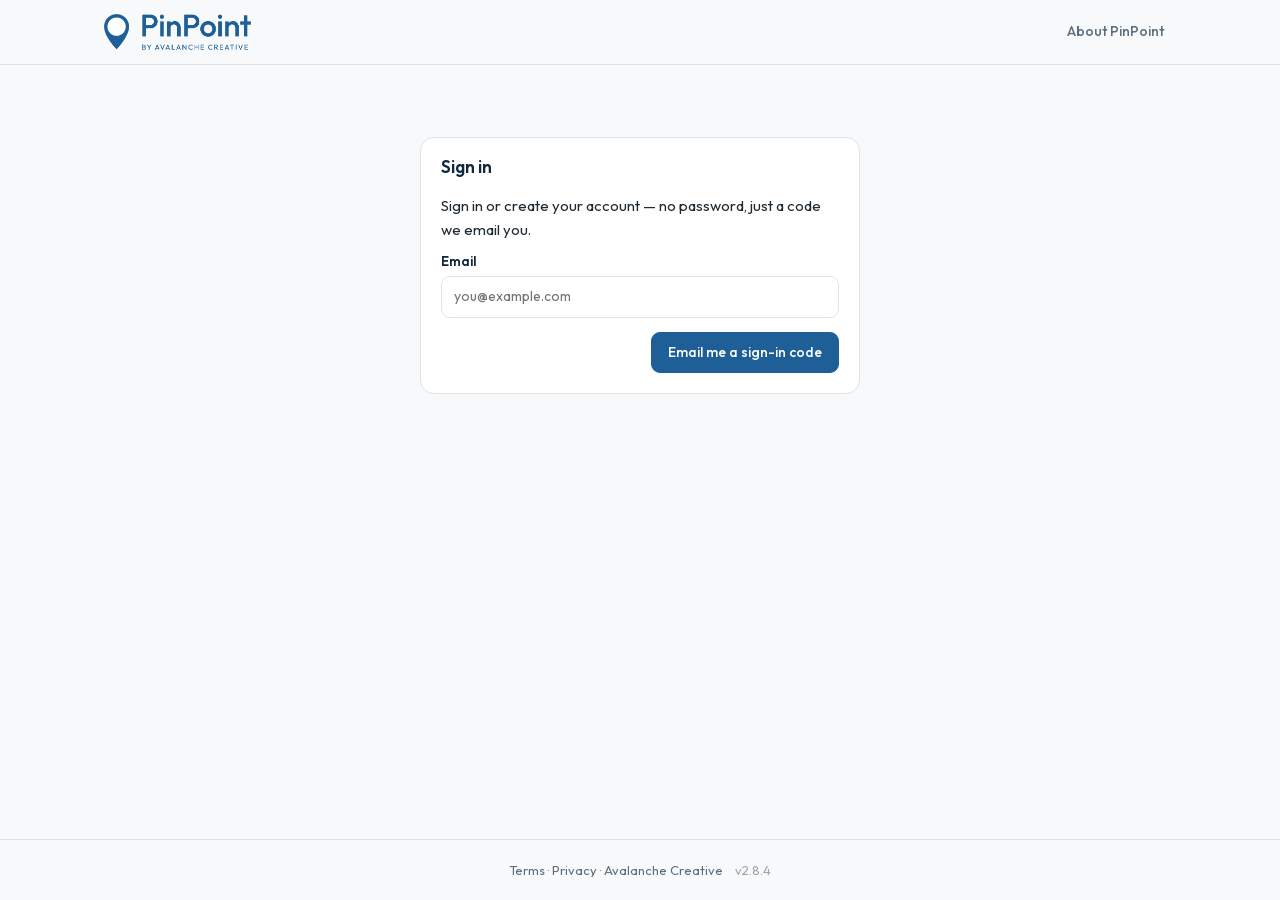
==== commit 7f80e5bd: "Dashboard 2.8.4: Sign in with PinPoint" ====
--- a/app/index.html
+++ b/app/index.html
@@ -9,7 +9,7 @@
   <link rel="stylesheet" href="app.css">
 </head>
 <body>
-  <div id="app" data-version="2.8.3"></div>
+  <div id="app" data-version="2.8.4"></div>
   <script src="app.js"></script>
 </body>
 </html>
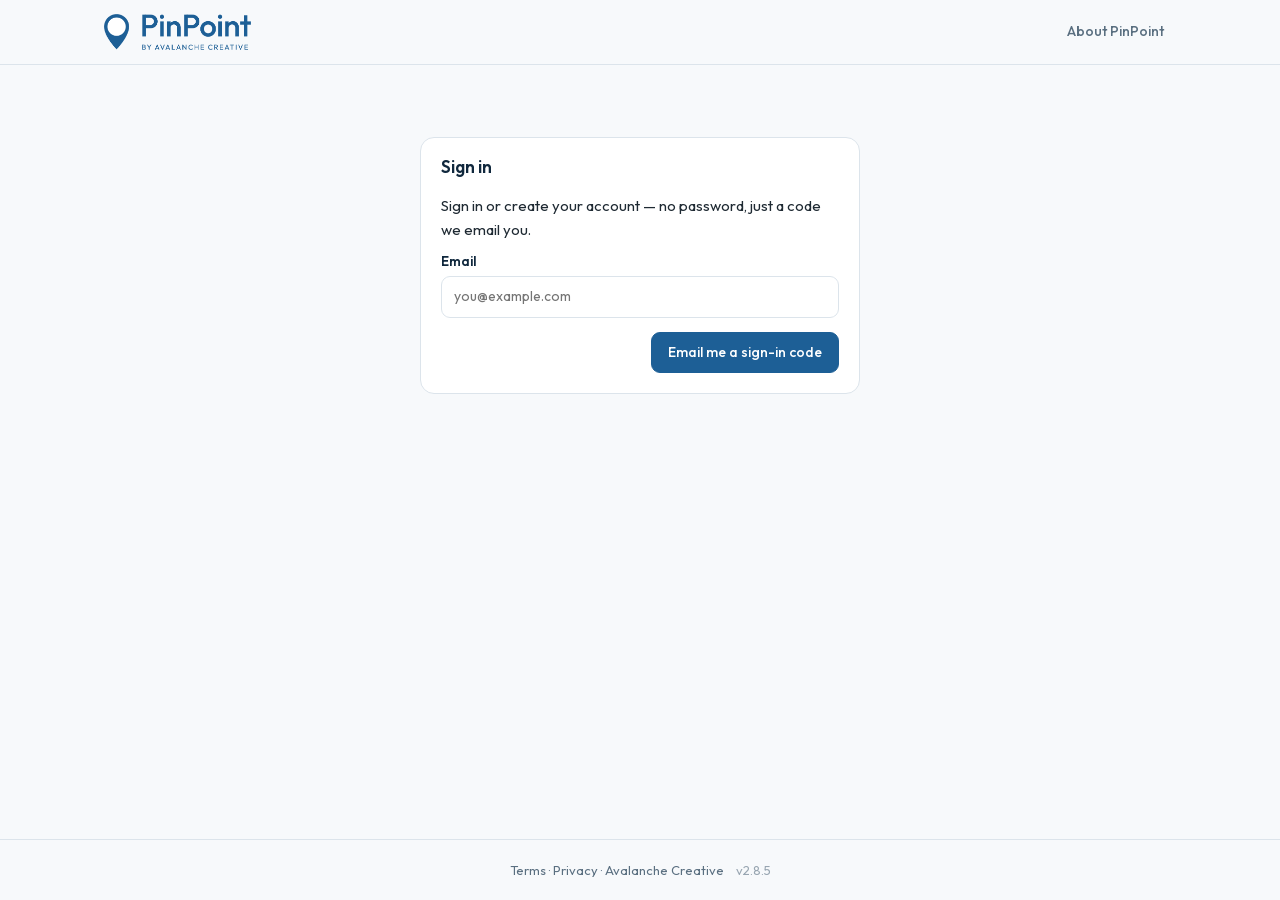
==== commit 025ff4c9: "Dashboard: Create design system with Claude Code" ====
--- a/app/index.html
+++ b/app/index.html
@@ -9,7 +9,7 @@
   <link rel="stylesheet" href="app.css">
 </head>
 <body>
-  <div id="app" data-version="2.8.4"></div>
+  <div id="app" data-version="2.8.5"></div>
   <script src="app.js"></script>
 </body>
 </html>
--- a/app/app.css
+++ b/app/app.css
@@ -1 +1 @@
-@font-face{font-family:JetBrains Mono;font-style:normal;font-weight:400;font-display:swap;src:url(fonts/0690281f.woff2) format("woff2");unicode-range:U+0460-052F,U+1C80-1C8A,U+20B4,U+2DE0-2DFF,U+A640-A69F,U+FE2E-FE2F}@font-face{font-family:JetBrains Mono;font-style:normal;font-weight:400;font-display:swap;src:url(fonts/81211346.woff2) format("woff2");unicode-range:U+0301,U+0400-045F,U+0490-0491,U+04B0-04B1,U+2116}@font-face{font-family:JetBrains Mono;font-style:normal;font-weight:400;font-display:swap;src:url(fonts/811c9864.woff2) format("woff2");unicode-range:U+0370-0377,U+037A-037F,U+0384-038A,U+038C,U+038E-03A1,U+03A3-03FF}@font-face{font-family:JetBrains Mono;font-style:normal;font-weight:400;font-display:swap;src:url(fonts/e1e8e48d.woff2) format("woff2");unicode-range:U+0102-0103,U+0110-0111,U+0128-0129,U+0168-0169,U+01A0-01A1,U+01AF-01B0,U+0300-0301,U+0303-0304,U+0308-0309,U+0323,U+0329,U+1EA0-1EF9,U+20AB}@font-face{font-family:JetBrains Mono;font-style:normal;font-weight:400;font-display:swap;src:url(fonts/140e25a5.woff2) format("woff2");unicode-range:U+0100-02BA,U+02BD-02C5,U+02C7-02CC,U+02CE-02D7,U+02DD-02FF,U+0304,U+0308,U+0329,U+1D00-1DBF,U+1E00-1E9F,U+1EF2-1EFF,U+2020,U+20A0-20AB,U+20AD-20C0,U+2113,U+2C60-2C7F,U+A720-A7FF}@font-face{font-family:JetBrains Mono;font-style:normal;font-weight:400;font-display:swap;src:url(fonts/521717e2.woff2) format("woff2");unicode-range:U+0000-00FF,U+0131,U+0152-0153,U+02BB-02BC,U+02C6,U+02DA,U+02DC,U+0304,U+0308,U+0329,U+2000-206F,U+20AC,U+2122,U+2191,U+2193,U+2212,U+2215,U+FEFF,U+FFFD}@font-face{font-family:JetBrains Mono;font-style:normal;font-weight:500;font-display:swap;src:url(fonts/0690281f.woff2) format("woff2");unicode-range:U+0460-052F,U+1C80-1C8A,U+20B4,U+2DE0-2DFF,U+A640-A69F,U+FE2E-FE2F}@font-face{font-family:JetBrains Mono;font-style:normal;font-weight:500;font-display:swap;src:url(fonts/81211346.woff2) format("woff2");unicode-range:U+0301,U+0400-045F,U+0490-0491,U+04B0-04B1,U+2116}@font-face{font-family:JetBrains Mono;font-style:normal;font-weight:500;font-display:swap;src:url(fonts/811c9864.woff2) format("woff2");unicode-range:U+0370-0377,U+037A-037F,U+0384-038A,U+038C,U+038E-03A1,U+03A3-03FF}@font-face{font-family:JetBrains Mono;font-style:normal;font-weight:500;font-display:swap;src:url(fonts/e1e8e48d.woff2) format("woff2");unicode-range:U+0102-0103,U+0110-0111,U+0128-0129,U+0168-0169,U+01A0-01A1,U+01AF-01B0,U+0300-0301,U+0303-0304,U+0308-0309,U+0323,U+0329,U+1EA0-1EF9,U+20AB}@font-face{font-family:JetBrains Mono;font-style:normal;font-weight:500;font-display:swap;src:url(fonts/140e25a5.woff2) format("woff2");unicode-range:U+0100-02BA,U+02BD-02C5,U+02C7-02CC,U+02CE-02D7,U+02DD-02FF,U+0304,U+0308,U+0329,U+1D00-1DBF,U+1E00-1E9F,U+1EF2-1EFF,U+2020,U+20A0-20AB,U+20AD-20C0,U+2113,U+2C60-2C7F,U+A720-A7FF}@font-face{font-family:JetBrains Mono;font-style:normal;font-weight:500;font-display:swap;src:url(fonts/521717e2.woff2) format("woff2");unicode-range:U+0000-00FF,U+0131,U+0152-0153,U+02BB-02BC,U+02C6,U+02DA,U+02DC,U+0304,U+0308,U+0329,U+2000-206F,U+20AC,U+2122,U+2191,U+2193,U+2212,U+2215,U+FEFF,U+FFFD}@font-face{font-family:Outfit;font-style:normal;font-weight:300;font-display:swap;src:url(fonts/7fb3c732.woff2) format("woff2");unicode-range:U+0100-02BA,U+02BD-02C5,U+02C7-02CC,U+02CE-02D7,U+02DD-02FF,U+0304,U+0308,U+0329,U+1D00-1DBF,U+1E00-1E9F,U+1EF2-1EFF,U+2020,U+20A0-20AB,U+20AD-20C0,U+2113,U+2C60-2C7F,U+A720-A7FF}@font-face{font-family:Outfit;font-style:normal;font-weight:300;font-display:swap;src:url(fonts/8c0fd5c3.woff2) format("woff2");unicode-range:U+0000-00FF,U+0131,U+0152-0153,U+02BB-02BC,U+02C6,U+02DA,U+02DC,U+0304,U+0308,U+0329,U+2000-206F,U+20AC,U+2122,U+2191,U+2193,U+2212,U+2215,U+FEFF,U+FFFD}@font-face{font-family:Outfit;font-style:normal;font-weight:400;font-display:swap;src:url(fonts/7fb3c732.woff2) format("woff2");unicode-range:U+0100-02BA,U+02BD-02C5,U+02C7-02CC,U+02CE-02D7,U+02DD-02FF,U+0304,U+0308,U+0329,U+1D00-1DBF,U+1E00-1E9F,U+1EF2-1EFF,U+2020,U+20A0-20AB,U+20AD-20C0,U+2113,U+2C60-2C7F,U+A720-A7FF}@font-face{font-family:Outfit;font-style:normal;font-weight:400;font-display:swap;src:url(fonts/8c0fd5c3.woff2) format("woff2");unicode-range:U+0000-00FF,U+0131,U+0152-0153,U+02BB-02BC,U+02C6,U+02DA,U+02DC,U+0304,U+0308,U+0329,U+2000-206F,U+20AC,U+2122,U+2191,U+2193,U+2212,U+2215,U+FEFF,U+FFFD}@font-face{font-family:Outfit;font-style:normal;font-weight:500;font-display:swap;src:url(fonts/7fb3c732.woff2) format("woff2");unicode-range:U+0100-02BA,U+02BD-02C5,U+02C7-02CC,U+02CE-02D7,U+02DD-02FF,U+0304,U+0308,U+0329,U+1D00-1DBF,U+1E00-1E9F,U+1EF2-1EFF,U+2020,U+20A0-20AB,U+20AD-20C0,U+2113,U+2C60-2C7F,U+A720-A7FF}@font-face{font-family:Outfit;font-style:normal;font-weight:500;font-display:swap;src:url(fonts/8c0fd5c3.woff2) format("woff2");unicode-range:U+0000-00FF,U+0131,U+0152-0153,U+02BB-02BC,U+02C6,U+02DA,U+02DC,U+0304,U+0308,U+0329,U+2000-206F,U+20AC,U+2122,U+2191,U+2193,U+2212,U+2215,U+FEFF,U+FFFD}@font-face{font-family:Outfit;font-style:normal;font-weight:600;font-display:swap;src:url(fonts/7fb3c732.woff2) format("woff2");unicode-range:U+0100-02BA,U+02BD-02C5,U+02C7-02CC,U+02CE-02D7,U+02DD-02FF,U+0304,U+0308,U+0329,U+1D00-1DBF,U+1E00-1E9F,U+1EF2-1EFF,U+2020,U+20A0-20AB,U+20AD-20C0,U+2113,U+2C60-2C7F,U+A720-A7FF}@font-face{font-family:Outfit;font-style:normal;font-weight:600;font-display:swap;src:url(fonts/8c0fd5c3.woff2) format("woff2");unicode-range:U+0000-00FF,U+0131,U+0152-0153,U+02BB-02BC,U+02C6,U+02DA,U+02DC,U+0304,U+0308,U+0329,U+2000-206F,U+20AC,U+2122,U+2191,U+2193,U+2212,U+2215,U+FEFF,U+FFFD}@font-face{font-family:Outfit;font-style:normal;font-weight:700;font-display:swap;src:url(fonts/7fb3c732.woff2) format("woff2");unicode-range:U+0100-02BA,U+02BD-02C5,U+02C7-02CC,U+02CE-02D7,U+02DD-02FF,U+0304,U+0308,U+0329,U+1D00-1DBF,U+1E00-1E9F,U+1EF2-1EFF,U+2020,U+20A0-20AB,U+20AD-20C0,U+2113,U+2C60-2C7F,U+A720-A7FF}@font-face{font-family:Outfit;font-style:normal;font-weight:700;font-display:swap;src:url(fonts/8c0fd5c3.woff2) format("woff2");unicode-range:U+0000-00FF,U+0131,U+0152-0153,U+02BB-02BC,U+02C6,U+02DA,U+02DC,U+0304,U+0308,U+0329,U+2000-206F,U+20AC,U+2122,U+2191,U+2193,U+2212,U+2215,U+FEFF,U+FFFD}@font-face{font-family:JetBrains Mono;font-style:normal;font-weight:400;font-display:swap;src:url(fonts/0690281f.woff2) format("woff2");unicode-range:U+0460-052F,U+1C80-1C8A,U+20B4,U+2DE0-2DFF,U+A640-A69F,U+FE2E-FE2F}@font-face{font-family:JetBrains Mono;font-style:normal;font-weight:400;font-display:swap;src:url(fonts/81211346.woff2) format("woff2");unicode-range:U+0301,U+0400-045F,U+0490-0491,U+04B0-04B1,U+2116}@font-face{font-family:JetBrains Mono;font-style:normal;font-weight:400;font-display:swap;src:url(fonts/811c9864.woff2) format("woff2");unicode-range:U+0370-0377,U+037A-037F,U+0384-038A,U+038C,U+038E-03A1,U+03A3-03FF}@font-face{font-family:JetBrains Mono;font-style:normal;font-weight:400;font-display:swap;src:url(fonts/e1e8e48d.woff2) format("woff2");unicode-range:U+0102-0103,U+0110-0111,U+0128-0129,U+0168-0169,U+01A0-01A1,U+01AF-01B0,U+0300-0301,U+0303-0304,U+0308-0309,U+0323,U+0329,U+1EA0-1EF9,U+20AB}@font-face{font-family:JetBrains Mono;font-style:normal;font-weight:400;font-display:swap;src:url(fonts/140e25a5.woff2) format("woff2");unicode-range:U+0100-02BA,U+02BD-02C5,U+02C7-02CC,U+02CE-02D7,U+02DD-02FF,U+0304,U+0308,U+0329,U+1D00-1DBF,U+1E00-1E9F,U+1EF2-1EFF,U+2020,U+20A0-20AB,U+20AD-20C0,U+2113,U+2C60-2C7F,U+A720-A7FF}@font-face{font-family:JetBrains Mono;font-style:normal;font-weight:400;font-display:swap;src:url(fonts/521717e2.woff2) format("woff2");unicode-range:U+0000-00FF,U+0131,U+0152-0153,U+02BB-02BC,U+02C6,U+02DA,U+02DC,U+0304,U+0308,U+0329,U+2000-206F,U+20AC,U+2122,U+2191,U+2193,U+2212,U+2215,U+FEFF,U+FFFD}@font-face{font-family:JetBrains Mono;font-style:normal;font-weight:500;font-display:swap;src:url(fonts/0690281f.woff2) format("woff2");unicode-range:U+0460-052F,U+1C80-1C8A,U+20B4,U+2DE0-2DFF,U+A640-A69F,U+FE2E-FE2F}@font-face{font-family:JetBrains Mono;font-style:normal;font-weight:500;font-display:swap;src:url(fonts/81211346.woff2) format("woff2");unicode-range:U+0301,U+0400-045F,U+0490-0491,U+04B0-04B1,U+2116}@font-face{font-family:JetBrains Mono;font-style:normal;font-weight:500;font-display:swap;src:url(fonts/811c9864.woff2) format("woff2");unicode-range:U+0370-0377,U+037A-037F,U+0384-038A,U+038C,U+038E-03A1,U+03A3-03FF}@font-face{font-family:JetBrains Mono;font-style:normal;font-weight:500;font-display:swap;src:url(fonts/e1e8e48d.woff2) format("woff2");unicode-range:U+0102-0103,U+0110-0111,U+0128-0129,U+0168-0169,U+01A0-01A1,U+01AF-01B0,U+0300-0301,U+0303-0304,U+0308-0309,U+0323,U+0329,U+1EA0-1EF9,U+20AB}@font-face{font-family:JetBrains Mono;font-style:normal;font-weight:500;font-display:swap;src:url(fonts/140e25a5.woff2) format("woff2");unicode-range:U+0100-02BA,U+02BD-02C5,U+02C7-02CC,U+02CE-02D7,U+02DD-02FF,U+0304,U+0308,U+0329,U+1D00-1DBF,U+1E00-1E9F,U+1EF2-1EFF,U+2020,U+20A0-20AB,U+20AD-20C0,U+2113,U+2C60-2C7F,U+A720-A7FF}@font-face{font-family:JetBrains Mono;font-style:normal;font-weight:500;font-display:swap;src:url(fonts/521717e2.woff2) format("woff2");unicode-range:U+0000-00FF,U+0131,U+0152-0153,U+02BB-02BC,U+02C6,U+02DA,U+02DC,U+0304,U+0308,U+0329,U+2000-206F,U+20AC,U+2122,U+2191,U+2193,U+2212,U+2215,U+FEFF,U+FFFD}@font-face{font-family:Outfit;font-style:normal;font-weight:300;font-display:swap;src:url(fonts/7fb3c732.woff2) format("woff2");unicode-range:U+0100-02BA,U+02BD-02C5,U+02C7-02CC,U+02CE-02D7,U+02DD-02FF,U+0304,U+0308,U+0329,U+1D00-1DBF,U+1E00-1E9F,U+1EF2-1EFF,U+2020,U+20A0-20AB,U+20AD-20C0,U+2113,U+2C60-2C7F,U+A720-A7FF}@font-face{font-family:Outfit;font-style:normal;font-weight:300;font-display:swap;src:url(fonts/8c0fd5c3.woff2) format("woff2");unicode-range:U+0000-00FF,U+0131,U+0152-0153,U+02BB-02BC,U+02C6,U+02DA,U+02DC,U+0304,U+0308,U+0329,U+2000-206F,U+20AC,U+2122,U+2191,U+2193,U+2212,U+2215,U+FEFF,U+FFFD}@font-face{font-family:Outfit;font-style:normal;font-weight:400;font-display:swap;src:url(fonts/7fb3c732.woff2) format("woff2");unicode-range:U+0100-02BA,U+02BD-02C5,U+02C7-02CC,U+02CE-02D7,U+02DD-02FF,U+0304,U+0308,U+0329,U+1D00-1DBF,U+1E00-1E9F,U+1EF2-1EFF,U+2020,U+20A0-20AB,U+20AD-20C0,U+2113,U+2C60-2C7F,U+A720-A7FF}@font-face{font-family:Outfit;font-style:normal;font-weight:400;font-display:swap;src:url(fonts/8c0fd5c3.woff2) format("woff2");unicode-range:U+0000-00FF,U+0131,U+0152-0153,U+02BB-02BC,U+02C6,U+02DA,U+02DC,U+0304,U+0308,U+0329,U+2000-206F,U+20AC,U+2122,U+2191,U+2193,U+2212,U+2215,U+FEFF,U+FFFD}@font-face{font-family:Outfit;font-style:normal;font-weight:500;font-display:swap;src:url(fonts/7fb3c732.woff2) format("woff2");unicode-range:U+0100-02BA,U+02BD-02C5,U+02C7-02CC,U+02CE-02D7,U+02DD-02FF,U+0304,U+0308,U+0329,U+1D00-1DBF,U+1E00-1E9F,U+1EF2-1EFF,U+2020,U+20A0-20AB,U+20AD-20C0,U+2113,U+2C60-2C7F,U+A720-A7FF}@font-face{font-family:Outfit;font-style:normal;font-weight:500;font-display:swap;src:url(fonts/8c0fd5c3.woff2) format("woff2");unicode-range:U+0000-00FF,U+0131,U+0152-0153,U+02BB-02BC,U+02C6,U+02DA,U+02DC,U+0304,U+0308,U+0329,U+2000-206F,U+20AC,U+2122,U+2191,U+2193,U+2212,U+2215,U+FEFF,U+FFFD}@font-face{font-family:Outfit;font-style:normal;font-weight:600;font-display:swap;src:url(fonts/7fb3c732.woff2) format("woff2");unicode-range:U+0100-02BA,U+02BD-02C5,U+02C7-02CC,U+02CE-02D7,U+02DD-02FF,U+0304,U+0308,U+0329,U+1D00-1DBF,U+1E00-1E9F,U+1EF2-1EFF,U+2020,U+20A0-20AB,U+20AD-20C0,U+2113,U+2C60-2C7F,U+A720-A7FF}@font-face{font-family:Outfit;font-style:normal;font-weight:600;font-display:swap;src:url(fonts/8c0fd5c3.woff2) format("woff2");unicode-range:U+0000-00FF,U+0131,U+0152-0153,U+02BB-02BC,U+02C6,U+02DA,U+02DC,U+0304,U+0308,U+0329,U+2000-206F,U+20AC,U+2122,U+2191,U+2193,U+2212,U+2215,U+FEFF,U+FFFD}@font-face{font-family:Outfit;font-style:normal;font-weight:700;font-display:swap;src:url(fonts/7fb3c732.woff2) format("woff2");unicode-range:U+0100-02BA,U+02BD-02C5,U+02C7-02CC,U+02CE-02D7,U+02DD-02FF,U+0304,U+0308,U+0329,U+1D00-1DBF,U+1E00-1E9F,U+1EF2-1EFF,U+2020,U+20A0-20AB,U+20AD-20C0,U+2113,U+2C60-2C7F,U+A720-A7FF}@font-face{font-family:Outfit;font-style:normal;font-weight:700;font-display:swap;src:url(fonts/8c0fd5c3.woff2) format("woff2");unicode-range:U+0000-00FF,U+0131,U+0152-0153,U+02BB-02BC,U+02C6,U+02DA,U+02DC,U+0304,U+0308,U+0329,U+2000-206F,U+20AC,U+2122,U+2191,U+2193,U+2212,U+2215,U+FEFF,U+FFFD}:root{--blue: #1D5F96;--blue-dark: #164A75;--navy: #10283D;--ink: #1F2A33;--muted: #5A6F80;--line: #DCE4EB;--line-soft: #E8EEF3;--page: #F7F9FB;--tint: #EEF4F9;--sky: #5BC4E8;--ok: #1F6B45;--ok-bg: #E4F5EC;--warn: #8A5A00;--warn-bg: #FFF1D6;--danger: #B32D2E;--radius: 14px}*{box-sizing:border-box}html,body{margin:0;background:var(--page);color:var(--ink);font:15px/1.55 Outfit,Segoe UI,Helvetica,Arial,sans-serif;-webkit-font-smoothing:antialiased}a{color:var(--blue);text-decoration:none}a:hover{color:var(--blue-dark)}h1,h2,h3,h4{color:var(--navy);letter-spacing:-.01em;line-height:1.15;margin:0}code,.code,textarea.code,input.code{font-family:JetBrains Mono,ui-monospace,Menlo,monospace;font-size:12.5px}code{background:var(--tint);color:var(--blue-dark);padding:1px 6px;border-radius:5px;overflow-wrap:anywhere}.shell{min-height:100vh;display:flex;flex-direction:column}header{position:sticky;top:0;z-index:20;background:#f7f9fbeb;backdrop-filter:blur(10px);border-bottom:1px solid var(--line)}header .bar{max-width:1120px;margin:0 auto;padding:0 24px;height:64px;display:flex;align-items:center;justify-content:space-between;gap:20px}header .brand{display:flex;align-items:center}header .brand img.logo{height:36px;width:auto;display:block}header nav{display:flex;align-items:center;gap:4px}header nav a{color:var(--muted);font-weight:500;padding:8px 12px;border-radius:8px;font-size:14px}header nav a:hover{color:var(--navy);background:#fff}header nav a.active{color:var(--navy);background:#fff;box-shadow:inset 0 0 0 1px var(--line)}main{flex:1;width:100%;max-width:760px;margin:0 auto;padding:32px 24px 56px;min-width:0}main.wide{max-width:1120px}footer{border-top:1px solid var(--line);padding:20px 24px;font-size:13px;color:var(--muted);text-align:center}footer a{color:var(--muted)}footer .ver{margin-left:12px;opacity:.6}.page-head{display:flex;flex-wrap:wrap;align-items:flex-end;justify-content:space-between;gap:14px;margin-bottom:22px}.page-head h1{font-size:28px;font-weight:600}.page-head .sub{color:var(--muted);margin-top:4px;font-size:14px}.page-head .actions{display:flex;gap:8px;flex-wrap:wrap;align-items:center}.psearch{width:240px;padding:9px 12px 9px 34px;font-size:14px;background:#fff url("data:image/svg+xml,%3Csvg xmlns='http://www.w3.org/2000/svg' width='16' height='16' viewBox='0 0 24 24' fill='none' stroke='%235A6F80' stroke-width='2' stroke-linecap='round'%3E%3Ccircle cx='11' cy='11' r='7'/%3E%3Cpath d='M20 20l-3.5-3.5'/%3E%3C/svg%3E") no-repeat 11px center}@media (max-width: 640px){.psearch{width:100%}}.card{background:#fff;border:1px solid var(--line);border-radius:var(--radius);margin-bottom:18px;overflow:hidden;scroll-margin-top:84px}.card-head{padding:16px 20px 0;font-size:17px;font-weight:600;color:var(--navy)}.card-head .head-row{display:flex;align-items:center;justify-content:space-between;gap:10px}.card-body{padding:14px 20px 20px}.card-body h4{margin:18px 0 6px;font-size:14px;font-weight:600}.card-body p{margin:0 0 10px}.hint{font-size:13px;color:var(--muted)}.notice{background:var(--warn-bg);border:1px solid #F1DFB0;border-radius:10px;padding:10px 12px;margin:10px 0}.upsell{background:var(--tint);border:1px solid #CFE0EE;border-radius:10px;padding:12px 14px;color:var(--navy)}.field{margin-bottom:14px}.field label{display:block;font-size:13px;font-weight:600;color:var(--navy);margin-bottom:5px}input:not([type=checkbox]):not([type=radio]):not([type=submit]):not([type=button]),textarea,select{width:100%;padding:9px 12px;border:1px solid var(--line);border-radius:9px;font:inherit;font-size:14px;background:#fff;color:var(--ink)}input:focus,textarea:focus,select:focus{outline:none;border-color:var(--blue);box-shadow:0 0 0 3px #1d5f9626}input[readonly]{background:var(--page)}label.check{display:flex;gap:10px;align-items:flex-start;font-size:14px;margin:8px 0 14px}label.check input{margin-top:3px}.btn-row{display:flex;gap:8px;justify-content:flex-end;margin-top:8px;flex-wrap:wrap}.inline{display:flex;gap:8px;align-items:center;flex-wrap:wrap}.inline input{flex:1 1 180px;width:auto;min-width:0}.copy-box{display:flex;gap:6px;align-items:flex-start;margin:6px 0 12px}.copy-box input,.copy-box textarea{flex:1;min-width:0}.btn{display:inline-flex;align-items:center;justify-content:center;gap:6px;background:var(--blue);color:#fff;border:1px solid var(--blue);border-radius:9px;padding:9px 16px;font:inherit;font-size:14px;font-weight:500;cursor:pointer;text-decoration:none;transition:.15s;white-space:nowrap}.btn:hover{background:var(--blue-dark);border-color:var(--blue-dark);color:#fff}.btn:disabled,.btn-disabled{opacity:.55;cursor:default}.btn-ghost{background:#fff;color:var(--navy);border-color:#c9d6e0}.btn-ghost:hover{background:var(--tint);color:var(--navy);border-color:var(--blue)}.btn-danger{background:var(--danger);border-color:var(--danger)}.btn-danger:hover{background:#8f2324;border-color:#8f2324}.btn-sm{padding:5px 11px;font-size:13px;border-radius:8px}.rows{display:flex;flex-direction:column;gap:8px}.row{display:flex;justify-content:space-between;align-items:center;gap:12px;padding:12px 14px;border:1px solid var(--line-soft);border-radius:10px;text-decoration:none;color:inherit;background:#fff}a.row:hover{border-color:var(--blue)}.row-title{font-weight:600;color:var(--navy)}.row-meta{display:flex;gap:8px;align-items:center}.badge{display:inline-block;font-size:11px;font-weight:600;letter-spacing:.02em;background:var(--tint);color:var(--blue-dark);padding:3px 9px;border-radius:999px}.badge-pro{background:var(--navy);color:#fff}.badge-agency{background:var(--blue);color:#fff}.badge-ok{background:var(--ok-bg);color:var(--ok)}.steps{padding-left:20px}.steps li{margin-bottom:6px}.plan-line{display:flex;align-items:center;gap:10px;flex-wrap:wrap;color:var(--muted);font-size:14px}.section-title{margin:28px 0 12px;font-size:18px}.fav{width:20px;height:20px;border-radius:5px;flex:none;object-fit:contain;background:#fff}.fav-empty{display:inline-block;background:var(--tint);box-shadow:inset 0 0 0 1px #cfe0ee}.table-wrap{background:#fff;border:1px solid var(--line);border-radius:var(--radius);overflow-x:auto}.ptable{width:100%;border-collapse:collapse;font-size:14px}.ptable th{text-align:left;font-size:12px;font-weight:600;letter-spacing:.03em;color:var(--muted);padding:12px 16px;border-bottom:1px solid var(--line);white-space:nowrap}.ptable td{padding:12px 16px;border-bottom:1px solid var(--line-soft);vertical-align:middle;white-space:nowrap}.ptable td:first-child{white-space:normal}.ptable tbody tr{cursor:pointer}.ptable tbody tr:hover{background:var(--page)}.ptable tbody tr:focus-visible{outline:2px solid var(--blue);outline-offset:-2px}.ptable tbody tr:last-child td{border-bottom:none}.ptable .pname{display:flex;align-items:center;gap:12px;min-width:200px}.ptable .open{font-weight:600;color:var(--navy);white-space:nowrap}.ptable .acts{text-align:right;white-space:nowrap}.ptable .acts .btn{margin-left:6px}.grid{display:grid;grid-template-columns:repeat(auto-fill,minmax(280px,1fr));gap:16px}.pcard{display:flex;flex-direction:column;background:#fff;border:1px solid var(--line);border-radius:var(--radius);overflow:hidden;color:inherit;transition:.15s}.pcard:hover{border-color:var(--blue);box-shadow:0 8px 24px -14px #10283d59}.pcard-body{display:flex;flex-direction:column;gap:8px;padding:14px 16px 16px;flex:1}.pcard .name{display:flex;align-items:center;gap:8px;font-size:16px;font-weight:600;color:var(--navy)}.pcard .url{font-size:13px;color:var(--muted);word-break:break-all}.pcard .meta{display:flex;gap:8px;align-items:center;flex-wrap:wrap;margin-top:auto;font-size:13px;color:var(--muted)}.pcard .open{font-weight:600;color:var(--navy)}.shot{aspect-ratio:8 / 5;background:var(--tint);border-bottom:1px solid var(--line-soft);overflow:hidden}.shot img{width:100%;height:100%;object-fit:cover;object-position:top;display:block}.shot-empty{display:flex;align-items:center;justify-content:center;color:#8fa3b3;font-size:13px}.empty{border:1px dashed var(--line);border-radius:var(--radius);padding:32px;text-align:center;color:var(--muted);background:#fff}.two-col{display:grid;grid-template-columns:200px minmax(0,1fr);gap:28px;align-items:start}.two-col>*{min-width:0}.side-nav{position:sticky;top:84px;display:flex;flex-direction:column;gap:2px}.side-nav a{padding:7px 10px;border-radius:8px;color:var(--muted);font-size:14px}.side-nav a:hover,.side-nav a.on{background:#fff;color:var(--navy);box-shadow:inset 0 0 0 1px var(--line)}.side-nav .group{margin:10px 10px 4px;font-size:11px;font-weight:600;letter-spacing:.06em;text-transform:uppercase;color:#9fb0be}@media (max-width: 600px){header .bar{padding:0 16px;height:56px}header .brand img.logo{height:28px}header nav a{padding:6px 8px;font-size:13px}main{padding:20px 16px 40px}.page-head h1{font-size:24px}.card-head{padding:14px 16px 0}.card-body{padding:12px 16px 16px}.board{grid-template-columns:repeat(5,220px)}}@media (max-width: 820px){.two-col{grid-template-columns:minmax(0,1fr)}.side-nav{position:static;flex-direction:row;overflow-x:auto;gap:6px;padding-bottom:6px}.side-nav .group{display:none}.side-nav a{white-space:nowrap;background:#fff;box-shadow:inset 0 0 0 1px var(--line)}}.tabs{display:flex;gap:4px;margin:0 0 22px;border-bottom:1px solid var(--line);overflow-x:auto;scrollbar-width:none}.tabs::-webkit-scrollbar{display:none}.tabs a{position:relative;padding:10px 14px 12px;color:var(--muted);font-weight:500;font-size:15px;white-space:nowrap}.tabs a:hover{color:var(--navy)}.tabs a.on{color:var(--navy);font-weight:600}.tabs a.on:after{content:"";position:absolute;left:10px;right:10px;bottom:-1px;height:3px;border-radius:3px 3px 0 0;background:var(--blue)}.ds-subhead{display:flex;flex-wrap:wrap;align-items:flex-end;justify-content:space-between;gap:12px;margin:0 0 18px}.ds-subhead h2{font-size:22px;font-weight:600}.ds-subhead .sub{color:var(--muted);font-size:14px;margin-top:4px}.auth{max-width:440px;margin:40px auto 0}.auth .logo{display:block;height:44px;width:auto;margin:0 auto 22px}.toast{position:fixed;left:50%;bottom:24px;transform:translate(-50%) translateY(20px);background:var(--navy);color:#fff;padding:10px 16px;border-radius:10px;font-size:14px;opacity:0;transition:.2s;pointer-events:none}.toast.show{opacity:1;transform:translate(-50%)}.doc{max-width:720px;margin:0 auto;padding:32px 24px 60px}.doc h1{font-size:30px}.doc h2{font-size:18px;margin-top:24px}.plans{display:grid;grid-template-columns:repeat(auto-fit,minmax(200px,1fr));gap:12px;margin:14px 0}.plan{border:1px solid var(--line);border-radius:12px;padding:16px;display:flex;flex-direction:column;gap:8px}.plan.current{border-color:var(--blue);box-shadow:0 0 0 3px #1d5f961f}.plan .name{font-weight:600;color:var(--navy)}.plan .price{font-size:24px;font-weight:600;color:var(--navy)}.plan .price small{font-size:13px;color:var(--muted);font-weight:400}.plan ul{margin:0;padding-left:18px;font-size:13px;color:var(--ink)}.plan .btn{margin-top:auto}.seg{display:inline-flex;border:1px solid var(--line);border-radius:9px;overflow:hidden;background:#fff}.seg button{border:none;background:transparent;padding:7px 14px;font:inherit;font-size:14px;cursor:pointer;color:var(--navy)}.seg button.on{background:var(--navy);color:#fff}.filters{display:flex;gap:8px;flex-wrap:wrap;align-items:center;margin-bottom:14px}.filters select,.filters input[type=search]{width:auto;padding:7px 10px;font-size:13px}.filters input[type=search]{flex:1 1 180px}select.mini{width:auto;padding:4px 8px;font-size:12.5px;border-radius:7px}.fb{border:1px solid var(--line-soft);border-radius:10px;padding:12px 14px;display:grid;grid-template-columns:1fr auto;gap:8px 12px;align-items:start;margin-bottom:8px;background:#fff}.fb .txt{font-weight:500;color:var(--navy)}.fb .sub{font-size:12.5px;color:var(--muted);margin-top:3px}.fb .ctl{display:flex;gap:6px;align-items:center;flex-wrap:wrap;justify-content:flex-end}.fb.closed .txt{color:var(--muted)}.st{display:inline-block;font-size:11px;font-weight:600;letter-spacing:.02em;padding:2px 8px;border-radius:999px;background:var(--tint);color:var(--blue-dark)}.st.in_progress{background:var(--warn-bg);color:var(--warn)}.st.resolved{background:var(--ok-bg);color:var(--ok)}.st.wont_fix{background:#e6eaee;color:var(--muted)}.st.waiting{background:#f2edfa;color:#5b3d99}select.mini.st-waiting{color:#5b3d99;border-color:#d9cdf0;background-color:#f2edfa}select.mini.st-resolved{color:var(--ok);border-color:#bfe7d2;background-color:var(--ok-bg)}select.mini.st-in_progress{color:var(--warn);border-color:#efd9a8;background-color:var(--warn-bg)}.fb.waiting{border-left:3px solid #7E57C2}.refbox{display:flex;align-items:center;gap:10px;margin-top:8px;font-size:13px}.refbox img{width:96px;height:60px;object-fit:cover;border-radius:6px;border:1px solid var(--line)}.chips{display:inline-flex;flex-wrap:wrap;gap:4px;margin-top:6px}.chip{font:inherit;font-size:11px;font-weight:600;padding:2px 8px;border-radius:999px;border:1px solid var(--line);background:#fff;color:var(--muted);cursor:default}button.chip{cursor:pointer}button.chip:hover{border-color:var(--blue);color:var(--blue)}.chip.on{color:#fff;border-color:transparent}.chip.on.lb-bug{background:#b32d2e}.chip.on.lb-copy{background:var(--blue)}.chip.on.lb-design{background:#13a89e}.chip.on.lb-content,.chip.on.lb-photo{background:#c98a00}.chip.on.lb-decision{background:#7e57c2}.chip.on.lb-feature{background:#3949ab}.triage-strip{display:flex;flex-wrap:wrap;gap:8px;margin-bottom:14px}.tpill{font:inherit;font-size:13px;padding:6px 12px;border-radius:999px;border:1px solid var(--line);background:#fff;color:var(--muted);cursor:pointer}.tpill b{color:var(--navy);font-weight:600}.tpill:hover{border-color:var(--blue)}.tpill.empty{opacity:.55}.digest{display:flex;justify-content:space-between;align-items:center;gap:16px;flex-wrap:wrap;margin-top:18px;padding-top:14px;border-top:1px solid var(--line-soft)}.digest label.check{white-space:nowrap;align-items:center}label.check.mgr{margin:0;align-items:center;font-size:13px;color:var(--muted);white-space:nowrap}.mode-row{display:flex;flex-direction:column;gap:8px;margin:6px 0 4px}.mode-row label.check{margin:0}.mode-row b{font-weight:600;color:var(--navy)}.tri-row{display:flex;gap:18px;flex-wrap:wrap;margin:4px 0 14px}.tri-row label.check{align-items:center}.board{display:grid;grid-template-columns:repeat(5,minmax(160px,1fr));gap:10px;overflow-x:auto}.col{background:var(--page);border:1px solid var(--line-soft);border-radius:12px;padding:8px;min-height:120px}.col h5{margin:6px 6px 10px;font-size:12px;color:var(--muted);text-transform:uppercase;letter-spacing:.05em}.col .cardlet{background:#fff;border:1px solid var(--line-soft);border-radius:10px;padding:10px 12px;margin-bottom:8px;font-size:13px;cursor:pointer}.col .cardlet:hover{border-color:var(--blue)}.col .cardlet .sub{color:var(--muted);font-size:11.5px;margin-top:4px}.kv{display:grid;grid-template-columns:auto 1fr;gap:4px 12px;font-size:13px}.grid-2{display:grid;grid-template-columns:repeat(auto-fit,minmax(220px,1fr));gap:0 14px}.pill{display:inline-block;font-size:12px;padding:2px 9px;border-radius:999px;background:var(--tint);color:var(--blue-dark);white-space:nowrap}.pill-hard{background:#fde8e8;color:var(--danger)}.ds-page .card{margin-bottom:18px}.ds-swatches{display:grid;grid-template-columns:repeat(auto-fill,minmax(170px,1fr));gap:14px}.ds-swatch-card{border:1px solid var(--line-soft);border-radius:12px;padding:10px;background:#fff;min-width:0}.ds-chip{height:72px;border-radius:8px;box-shadow:inset 0 0 0 1px #00000014;margin-bottom:8px}.ds-sw-name{font-weight:600;color:var(--navy)}.ds-sw-meta{font-size:12px;color:var(--muted);margin:2px 0}.ds-sw-aa{display:grid;grid-template-columns:1fr auto;align-items:center;gap:3px 6px;margin-top:6px;font-size:12px}.ds-aa{font-size:11.5px;padding:1px 7px;border-radius:999px;white-space:nowrap}.ds-aa.pass{background:var(--ok-bg);color:var(--ok)}.ds-aa.fail{background:#fde8e8;color:var(--danger)}.ds-type-row{display:grid;grid-template-columns:170px 1fr;gap:16px;align-items:baseline;padding:12px 0;border-top:1px solid var(--line-soft);min-width:0}.ds-type-row>div:last-child{overflow-wrap:anywhere;color:var(--navy)}.ds-type-meta{display:flex;flex-direction:column;gap:2px;font-size:13px}.ds-btn-row{display:flex;align-items:center;gap:16px;padding:10px 0;border-top:1px solid var(--line-soft);flex-wrap:wrap}.ds-btn{display:inline-block;padding:11px 20px;font-weight:600;font-size:15px;min-width:150px;text-align:center;box-shadow:inset 0 0 0 1px #00000014}.ds-surfaces{display:grid;grid-template-columns:repeat(auto-fill,minmax(260px,1fr));gap:16px}.ds-surface{padding:22px;box-shadow:inset 0 0 0 1px #00000014}.ds-surface-btns{display:flex;gap:8px;flex-wrap:wrap;margin-top:14px}.ds-surface-btns .ds-btn{min-width:0;font-size:13px;padding:8px 14px}.ds-scale{display:flex;flex-wrap:wrap;gap:18px;margin:8px 0 14px}.ds-scale-item{text-align:center;font-size:13px}.ds-radius-box{width:72px;height:72px;background:var(--tint);border:2px solid var(--blue);margin:0 auto 6px}.ds-shadow-box{width:110px;height:72px;background:#fff;border-radius:10px;margin:6px auto 10px}.ds-space-row{display:flex;align-items:center;gap:12px;margin:6px 0;font-size:13px}.ds-space-label{width:200px;flex:none}.ds-space-bar{height:14px;background:var(--sky);border-radius:4px;max-width:100%}.card-body h4{margin:18px 0 8px}@media (max-width: 640px){.ds-type-row{grid-template-columns:1fr;gap:4px}.ds-space-label{width:130px}}.dsline{margin-top:6px;font-size:13px;padding:6px 10px;border-radius:8px;background:var(--warn-bg);color:var(--warn)}.dsline .hint{color:var(--ink);margin-top:2px}.dsline.ds-applied,.dsline.ds-approved_applied,.dsline.ds-exception_applied{background:var(--ok-bg);color:var(--ok)}.dsline.ds-rejected,.dsline.ds-exception_rejected,.dsline.ds-reverted{background:#fde8e8;color:var(--danger)}.ds-status{margin:0 0 4px;color:var(--muted);font-size:14px}.ds-status b{color:var(--navy)}.btn-row.ds-left{justify-content:flex-start}.ds-advanced{margin-top:22px;border-top:1px solid var(--line-soft);padding-top:14px}.ds-advanced>summary{cursor:pointer;color:var(--blue);font-weight:500;font-size:14px}.ds-advanced[open]>summary{margin-bottom:4px}.ds-hl{outline:3px solid var(--sky);outline-offset:6px;border-radius:10px;transition:outline-color 1.2s ease}.ds-page .card.ds-hl{outline-offset:2px}.ds-step .hint{margin-left:4px}.ds-anat{display:grid;grid-template-columns:minmax(0,1.3fr) minmax(0,1fr);gap:28px;align-items:start}@media (max-width: 860px){.ds-anat{grid-template-columns:1fr}}.ds-anat-frame{background:#f2f4f6;border:1px dashed #C9D2DA;border-radius:12px}.ds-anat-gap{position:relative;background:repeating-linear-gradient(45deg,#5bc4e84d 0 6px,#5bc4e81a 6px 12px)}.ds-anat-gap b,.ds-num{display:inline-flex;align-items:center;justify-content:center;width:18px;height:18px;border-radius:50%;background:var(--blue);color:#fff;font-size:11px;font-weight:700;line-height:1}.ds-anat-gap b{position:absolute;right:8px;top:50%;transform:translateY(-50%);z-index:1}.ds-num{margin-right:8px;vertical-align:1px;flex:none}.ds-anat-eyebrow{font-size:12px;font-weight:800;letter-spacing:1.4px;text-transform:uppercase;color:var(--blue)}.ds-anat-h{font-size:24px;font-weight:700;line-height:1.15;color:var(--navy)}.ds-anat-p{font-size:15px;line-height:1.55;color:var(--ink)}.ds-anat-cards{display:grid;grid-template-columns:repeat(3,minmax(0,1fr))}.ds-anat-card{background:#fff;border-radius:10px;box-shadow:0 6px 18px #10283d1a}.ds-anat-card span{display:block;height:10px;border-radius:3px;background:#e3e8ed}.ds-anat-card span+span{margin-top:8px;width:70%}.ds-anat-btn{display:inline-block;padding:10px 18px;border-radius:8px;background:var(--navy);color:#fff;font-size:14px;font-weight:600}.ds-anat-table{width:100%;border-collapse:collapse;font-size:14px}.ds-anat-table td{padding:9px 6px;border-bottom:1px solid var(--line-soft);vertical-align:top}.ds-anat-table td:first-child{display:flex;flex-wrap:wrap;align-items:baseline}.ds-anat-table td:first-child .hint{flex-basis:100%;padding-left:26px}.ds-css{margin-top:8px;font-size:13px}.ds-css>summary{cursor:pointer;color:var(--blue);font-weight:500;width:max-content}.ds-css-body{position:relative;margin-top:6px}.ds-css pre{margin:0;padding:12px 70px 12px 14px;background:var(--navy);color:#dce8f2;border-radius:8px;font-size:12px;line-height:1.6;overflow-x:auto;white-space:pre}.ds-css pre code{background:none;color:inherit;padding:0;font-family:JetBrains Mono,ui-monospace,Menlo,monospace}.ds-css-body .btn{position:absolute;top:8px;right:8px;background:#fff}.ds-type-row>.ds-css{grid-column:1 / -1;margin-top:0}.ds-btn-row>div:last-child{flex:1 1 300px;min-width:0}
+@font-face{font-family:JetBrains Mono;font-style:normal;font-weight:400;font-display:swap;src:url(fonts/0690281f.woff2) format("woff2");unicode-range:U+0460-052F,U+1C80-1C8A,U+20B4,U+2DE0-2DFF,U+A640-A69F,U+FE2E-FE2F}@font-face{font-family:JetBrains Mono;font-style:normal;font-weight:400;font-display:swap;src:url(fonts/81211346.woff2) format("woff2");unicode-range:U+0301,U+0400-045F,U+0490-0491,U+04B0-04B1,U+2116}@font-face{font-family:JetBrains Mono;font-style:normal;font-weight:400;font-display:swap;src:url(fonts/811c9864.woff2) format("woff2");unicode-range:U+0370-0377,U+037A-037F,U+0384-038A,U+038C,U+038E-03A1,U+03A3-03FF}@font-face{font-family:JetBrains Mono;font-style:normal;font-weight:400;font-display:swap;src:url(fonts/e1e8e48d.woff2) format("woff2");unicode-range:U+0102-0103,U+0110-0111,U+0128-0129,U+0168-0169,U+01A0-01A1,U+01AF-01B0,U+0300-0301,U+0303-0304,U+0308-0309,U+0323,U+0329,U+1EA0-1EF9,U+20AB}@font-face{font-family:JetBrains Mono;font-style:normal;font-weight:400;font-display:swap;src:url(fonts/140e25a5.woff2) format("woff2");unicode-range:U+0100-02BA,U+02BD-02C5,U+02C7-02CC,U+02CE-02D7,U+02DD-02FF,U+0304,U+0308,U+0329,U+1D00-1DBF,U+1E00-1E9F,U+1EF2-1EFF,U+2020,U+20A0-20AB,U+20AD-20C0,U+2113,U+2C60-2C7F,U+A720-A7FF}@font-face{font-family:JetBrains Mono;font-style:normal;font-weight:400;font-display:swap;src:url(fonts/521717e2.woff2) format("woff2");unicode-range:U+0000-00FF,U+0131,U+0152-0153,U+02BB-02BC,U+02C6,U+02DA,U+02DC,U+0304,U+0308,U+0329,U+2000-206F,U+20AC,U+2122,U+2191,U+2193,U+2212,U+2215,U+FEFF,U+FFFD}@font-face{font-family:JetBrains Mono;font-style:normal;font-weight:500;font-display:swap;src:url(fonts/0690281f.woff2) format("woff2");unicode-range:U+0460-052F,U+1C80-1C8A,U+20B4,U+2DE0-2DFF,U+A640-A69F,U+FE2E-FE2F}@font-face{font-family:JetBrains Mono;font-style:normal;font-weight:500;font-display:swap;src:url(fonts/81211346.woff2) format("woff2");unicode-range:U+0301,U+0400-045F,U+0490-0491,U+04B0-04B1,U+2116}@font-face{font-family:JetBrains Mono;font-style:normal;font-weight:500;font-display:swap;src:url(fonts/811c9864.woff2) format("woff2");unicode-range:U+0370-0377,U+037A-037F,U+0384-038A,U+038C,U+038E-03A1,U+03A3-03FF}@font-face{font-family:JetBrains Mono;font-style:normal;font-weight:500;font-display:swap;src:url(fonts/e1e8e48d.woff2) format("woff2");unicode-range:U+0102-0103,U+0110-0111,U+0128-0129,U+0168-0169,U+01A0-01A1,U+01AF-01B0,U+0300-0301,U+0303-0304,U+0308-0309,U+0323,U+0329,U+1EA0-1EF9,U+20AB}@font-face{font-family:JetBrains Mono;font-style:normal;font-weight:500;font-display:swap;src:url(fonts/140e25a5.woff2) format("woff2");unicode-range:U+0100-02BA,U+02BD-02C5,U+02C7-02CC,U+02CE-02D7,U+02DD-02FF,U+0304,U+0308,U+0329,U+1D00-1DBF,U+1E00-1E9F,U+1EF2-1EFF,U+2020,U+20A0-20AB,U+20AD-20C0,U+2113,U+2C60-2C7F,U+A720-A7FF}@font-face{font-family:JetBrains Mono;font-style:normal;font-weight:500;font-display:swap;src:url(fonts/521717e2.woff2) format("woff2");unicode-range:U+0000-00FF,U+0131,U+0152-0153,U+02BB-02BC,U+02C6,U+02DA,U+02DC,U+0304,U+0308,U+0329,U+2000-206F,U+20AC,U+2122,U+2191,U+2193,U+2212,U+2215,U+FEFF,U+FFFD}@font-face{font-family:Outfit;font-style:normal;font-weight:300;font-display:swap;src:url(fonts/7fb3c732.woff2) format("woff2");unicode-range:U+0100-02BA,U+02BD-02C5,U+02C7-02CC,U+02CE-02D7,U+02DD-02FF,U+0304,U+0308,U+0329,U+1D00-1DBF,U+1E00-1E9F,U+1EF2-1EFF,U+2020,U+20A0-20AB,U+20AD-20C0,U+2113,U+2C60-2C7F,U+A720-A7FF}@font-face{font-family:Outfit;font-style:normal;font-weight:300;font-display:swap;src:url(fonts/8c0fd5c3.woff2) format("woff2");unicode-range:U+0000-00FF,U+0131,U+0152-0153,U+02BB-02BC,U+02C6,U+02DA,U+02DC,U+0304,U+0308,U+0329,U+2000-206F,U+20AC,U+2122,U+2191,U+2193,U+2212,U+2215,U+FEFF,U+FFFD}@font-face{font-family:Outfit;font-style:normal;font-weight:400;font-display:swap;src:url(fonts/7fb3c732.woff2) format("woff2");unicode-range:U+0100-02BA,U+02BD-02C5,U+02C7-02CC,U+02CE-02D7,U+02DD-02FF,U+0304,U+0308,U+0329,U+1D00-1DBF,U+1E00-1E9F,U+1EF2-1EFF,U+2020,U+20A0-20AB,U+20AD-20C0,U+2113,U+2C60-2C7F,U+A720-A7FF}@font-face{font-family:Outfit;font-style:normal;font-weight:400;font-display:swap;src:url(fonts/8c0fd5c3.woff2) format("woff2");unicode-range:U+0000-00FF,U+0131,U+0152-0153,U+02BB-02BC,U+02C6,U+02DA,U+02DC,U+0304,U+0308,U+0329,U+2000-206F,U+20AC,U+2122,U+2191,U+2193,U+2212,U+2215,U+FEFF,U+FFFD}@font-face{font-family:Outfit;font-style:normal;font-weight:500;font-display:swap;src:url(fonts/7fb3c732.woff2) format("woff2");unicode-range:U+0100-02BA,U+02BD-02C5,U+02C7-02CC,U+02CE-02D7,U+02DD-02FF,U+0304,U+0308,U+0329,U+1D00-1DBF,U+1E00-1E9F,U+1EF2-1EFF,U+2020,U+20A0-20AB,U+20AD-20C0,U+2113,U+2C60-2C7F,U+A720-A7FF}@font-face{font-family:Outfit;font-style:normal;font-weight:500;font-display:swap;src:url(fonts/8c0fd5c3.woff2) format("woff2");unicode-range:U+0000-00FF,U+0131,U+0152-0153,U+02BB-02BC,U+02C6,U+02DA,U+02DC,U+0304,U+0308,U+0329,U+2000-206F,U+20AC,U+2122,U+2191,U+2193,U+2212,U+2215,U+FEFF,U+FFFD}@font-face{font-family:Outfit;font-style:normal;font-weight:600;font-display:swap;src:url(fonts/7fb3c732.woff2) format("woff2");unicode-range:U+0100-02BA,U+02BD-02C5,U+02C7-02CC,U+02CE-02D7,U+02DD-02FF,U+0304,U+0308,U+0329,U+1D00-1DBF,U+1E00-1E9F,U+1EF2-1EFF,U+2020,U+20A0-20AB,U+20AD-20C0,U+2113,U+2C60-2C7F,U+A720-A7FF}@font-face{font-family:Outfit;font-style:normal;font-weight:600;font-display:swap;src:url(fonts/8c0fd5c3.woff2) format("woff2");unicode-range:U+0000-00FF,U+0131,U+0152-0153,U+02BB-02BC,U+02C6,U+02DA,U+02DC,U+0304,U+0308,U+0329,U+2000-206F,U+20AC,U+2122,U+2191,U+2193,U+2212,U+2215,U+FEFF,U+FFFD}@font-face{font-family:Outfit;font-style:normal;font-weight:700;font-display:swap;src:url(fonts/7fb3c732.woff2) format("woff2");unicode-range:U+0100-02BA,U+02BD-02C5,U+02C7-02CC,U+02CE-02D7,U+02DD-02FF,U+0304,U+0308,U+0329,U+1D00-1DBF,U+1E00-1E9F,U+1EF2-1EFF,U+2020,U+20A0-20AB,U+20AD-20C0,U+2113,U+2C60-2C7F,U+A720-A7FF}@font-face{font-family:Outfit;font-style:normal;font-weight:700;font-display:swap;src:url(fonts/8c0fd5c3.woff2) format("woff2");unicode-range:U+0000-00FF,U+0131,U+0152-0153,U+02BB-02BC,U+02C6,U+02DA,U+02DC,U+0304,U+0308,U+0329,U+2000-206F,U+20AC,U+2122,U+2191,U+2193,U+2212,U+2215,U+FEFF,U+FFFD}@font-face{font-family:JetBrains Mono;font-style:normal;font-weight:400;font-display:swap;src:url(fonts/0690281f.woff2) format("woff2");unicode-range:U+0460-052F,U+1C80-1C8A,U+20B4,U+2DE0-2DFF,U+A640-A69F,U+FE2E-FE2F}@font-face{font-family:JetBrains Mono;font-style:normal;font-weight:400;font-display:swap;src:url(fonts/81211346.woff2) format("woff2");unicode-range:U+0301,U+0400-045F,U+0490-0491,U+04B0-04B1,U+2116}@font-face{font-family:JetBrains Mono;font-style:normal;font-weight:400;font-display:swap;src:url(fonts/811c9864.woff2) format("woff2");unicode-range:U+0370-0377,U+037A-037F,U+0384-038A,U+038C,U+038E-03A1,U+03A3-03FF}@font-face{font-family:JetBrains Mono;font-style:normal;font-weight:400;font-display:swap;src:url(fonts/e1e8e48d.woff2) format("woff2");unicode-range:U+0102-0103,U+0110-0111,U+0128-0129,U+0168-0169,U+01A0-01A1,U+01AF-01B0,U+0300-0301,U+0303-0304,U+0308-0309,U+0323,U+0329,U+1EA0-1EF9,U+20AB}@font-face{font-family:JetBrains Mono;font-style:normal;font-weight:400;font-display:swap;src:url(fonts/140e25a5.woff2) format("woff2");unicode-range:U+0100-02BA,U+02BD-02C5,U+02C7-02CC,U+02CE-02D7,U+02DD-02FF,U+0304,U+0308,U+0329,U+1D00-1DBF,U+1E00-1E9F,U+1EF2-1EFF,U+2020,U+20A0-20AB,U+20AD-20C0,U+2113,U+2C60-2C7F,U+A720-A7FF}@font-face{font-family:JetBrains Mono;font-style:normal;font-weight:400;font-display:swap;src:url(fonts/521717e2.woff2) format("woff2");unicode-range:U+0000-00FF,U+0131,U+0152-0153,U+02BB-02BC,U+02C6,U+02DA,U+02DC,U+0304,U+0308,U+0329,U+2000-206F,U+20AC,U+2122,U+2191,U+2193,U+2212,U+2215,U+FEFF,U+FFFD}@font-face{font-family:JetBrains Mono;font-style:normal;font-weight:500;font-display:swap;src:url(fonts/0690281f.woff2) format("woff2");unicode-range:U+0460-052F,U+1C80-1C8A,U+20B4,U+2DE0-2DFF,U+A640-A69F,U+FE2E-FE2F}@font-face{font-family:JetBrains Mono;font-style:normal;font-weight:500;font-display:swap;src:url(fonts/81211346.woff2) format("woff2");unicode-range:U+0301,U+0400-045F,U+0490-0491,U+04B0-04B1,U+2116}@font-face{font-family:JetBrains Mono;font-style:normal;font-weight:500;font-display:swap;src:url(fonts/811c9864.woff2) format("woff2");unicode-range:U+0370-0377,U+037A-037F,U+0384-038A,U+038C,U+038E-03A1,U+03A3-03FF}@font-face{font-family:JetBrains Mono;font-style:normal;font-weight:500;font-display:swap;src:url(fonts/e1e8e48d.woff2) format("woff2");unicode-range:U+0102-0103,U+0110-0111,U+0128-0129,U+0168-0169,U+01A0-01A1,U+01AF-01B0,U+0300-0301,U+0303-0304,U+0308-0309,U+0323,U+0329,U+1EA0-1EF9,U+20AB}@font-face{font-family:JetBrains Mono;font-style:normal;font-weight:500;font-display:swap;src:url(fonts/140e25a5.woff2) format("woff2");unicode-range:U+0100-02BA,U+02BD-02C5,U+02C7-02CC,U+02CE-02D7,U+02DD-02FF,U+0304,U+0308,U+0329,U+1D00-1DBF,U+1E00-1E9F,U+1EF2-1EFF,U+2020,U+20A0-20AB,U+20AD-20C0,U+2113,U+2C60-2C7F,U+A720-A7FF}@font-face{font-family:JetBrains Mono;font-style:normal;font-weight:500;font-display:swap;src:url(fonts/521717e2.woff2) format("woff2");unicode-range:U+0000-00FF,U+0131,U+0152-0153,U+02BB-02BC,U+02C6,U+02DA,U+02DC,U+0304,U+0308,U+0329,U+2000-206F,U+20AC,U+2122,U+2191,U+2193,U+2212,U+2215,U+FEFF,U+FFFD}@font-face{font-family:Outfit;font-style:normal;font-weight:300;font-display:swap;src:url(fonts/7fb3c732.woff2) format("woff2");unicode-range:U+0100-02BA,U+02BD-02C5,U+02C7-02CC,U+02CE-02D7,U+02DD-02FF,U+0304,U+0308,U+0329,U+1D00-1DBF,U+1E00-1E9F,U+1EF2-1EFF,U+2020,U+20A0-20AB,U+20AD-20C0,U+2113,U+2C60-2C7F,U+A720-A7FF}@font-face{font-family:Outfit;font-style:normal;font-weight:300;font-display:swap;src:url(fonts/8c0fd5c3.woff2) format("woff2");unicode-range:U+0000-00FF,U+0131,U+0152-0153,U+02BB-02BC,U+02C6,U+02DA,U+02DC,U+0304,U+0308,U+0329,U+2000-206F,U+20AC,U+2122,U+2191,U+2193,U+2212,U+2215,U+FEFF,U+FFFD}@font-face{font-family:Outfit;font-style:normal;font-weight:400;font-display:swap;src:url(fonts/7fb3c732.woff2) format("woff2");unicode-range:U+0100-02BA,U+02BD-02C5,U+02C7-02CC,U+02CE-02D7,U+02DD-02FF,U+0304,U+0308,U+0329,U+1D00-1DBF,U+1E00-1E9F,U+1EF2-1EFF,U+2020,U+20A0-20AB,U+20AD-20C0,U+2113,U+2C60-2C7F,U+A720-A7FF}@font-face{font-family:Outfit;font-style:normal;font-weight:400;font-display:swap;src:url(fonts/8c0fd5c3.woff2) format("woff2");unicode-range:U+0000-00FF,U+0131,U+0152-0153,U+02BB-02BC,U+02C6,U+02DA,U+02DC,U+0304,U+0308,U+0329,U+2000-206F,U+20AC,U+2122,U+2191,U+2193,U+2212,U+2215,U+FEFF,U+FFFD}@font-face{font-family:Outfit;font-style:normal;font-weight:500;font-display:swap;src:url(fonts/7fb3c732.woff2) format("woff2");unicode-range:U+0100-02BA,U+02BD-02C5,U+02C7-02CC,U+02CE-02D7,U+02DD-02FF,U+0304,U+0308,U+0329,U+1D00-1DBF,U+1E00-1E9F,U+1EF2-1EFF,U+2020,U+20A0-20AB,U+20AD-20C0,U+2113,U+2C60-2C7F,U+A720-A7FF}@font-face{font-family:Outfit;font-style:normal;font-weight:500;font-display:swap;src:url(fonts/8c0fd5c3.woff2) format("woff2");unicode-range:U+0000-00FF,U+0131,U+0152-0153,U+02BB-02BC,U+02C6,U+02DA,U+02DC,U+0304,U+0308,U+0329,U+2000-206F,U+20AC,U+2122,U+2191,U+2193,U+2212,U+2215,U+FEFF,U+FFFD}@font-face{font-family:Outfit;font-style:normal;font-weight:600;font-display:swap;src:url(fonts/7fb3c732.woff2) format("woff2");unicode-range:U+0100-02BA,U+02BD-02C5,U+02C7-02CC,U+02CE-02D7,U+02DD-02FF,U+0304,U+0308,U+0329,U+1D00-1DBF,U+1E00-1E9F,U+1EF2-1EFF,U+2020,U+20A0-20AB,U+20AD-20C0,U+2113,U+2C60-2C7F,U+A720-A7FF}@font-face{font-family:Outfit;font-style:normal;font-weight:600;font-display:swap;src:url(fonts/8c0fd5c3.woff2) format("woff2");unicode-range:U+0000-00FF,U+0131,U+0152-0153,U+02BB-02BC,U+02C6,U+02DA,U+02DC,U+0304,U+0308,U+0329,U+2000-206F,U+20AC,U+2122,U+2191,U+2193,U+2212,U+2215,U+FEFF,U+FFFD}@font-face{font-family:Outfit;font-style:normal;font-weight:700;font-display:swap;src:url(fonts/7fb3c732.woff2) format("woff2");unicode-range:U+0100-02BA,U+02BD-02C5,U+02C7-02CC,U+02CE-02D7,U+02DD-02FF,U+0304,U+0308,U+0329,U+1D00-1DBF,U+1E00-1E9F,U+1EF2-1EFF,U+2020,U+20A0-20AB,U+20AD-20C0,U+2113,U+2C60-2C7F,U+A720-A7FF}@font-face{font-family:Outfit;font-style:normal;font-weight:700;font-display:swap;src:url(fonts/8c0fd5c3.woff2) format("woff2");unicode-range:U+0000-00FF,U+0131,U+0152-0153,U+02BB-02BC,U+02C6,U+02DA,U+02DC,U+0304,U+0308,U+0329,U+2000-206F,U+20AC,U+2122,U+2191,U+2193,U+2212,U+2215,U+FEFF,U+FFFD}:root{--blue: #1D5F96;--blue-dark: #164A75;--navy: #10283D;--ink: #1F2A33;--muted: #5A6F80;--line: #DCE4EB;--line-soft: #E8EEF3;--page: #F7F9FB;--tint: #EEF4F9;--sky: #5BC4E8;--ok: #1F6B45;--ok-bg: #E4F5EC;--warn: #8A5A00;--warn-bg: #FFF1D6;--danger: #B32D2E;--radius: 14px}*{box-sizing:border-box}html,body{margin:0;background:var(--page);color:var(--ink);font:15px/1.55 Outfit,Segoe UI,Helvetica,Arial,sans-serif;-webkit-font-smoothing:antialiased}a{color:var(--blue);text-decoration:none}a:hover{color:var(--blue-dark)}h1,h2,h3,h4{color:var(--navy);letter-spacing:-.01em;line-height:1.15;margin:0}code,.code,textarea.code,input.code{font-family:JetBrains Mono,ui-monospace,Menlo,monospace;font-size:12.5px}code{background:var(--tint);color:var(--blue-dark);padding:1px 6px;border-radius:5px;overflow-wrap:anywhere}.shell{min-height:100vh;display:flex;flex-direction:column}header{position:sticky;top:0;z-index:20;background:#f7f9fbeb;backdrop-filter:blur(10px);border-bottom:1px solid var(--line)}header .bar{max-width:1120px;margin:0 auto;padding:0 24px;height:64px;display:flex;align-items:center;justify-content:space-between;gap:20px}header .brand{display:flex;align-items:center}header .brand img.logo{height:36px;width:auto;display:block}header nav{display:flex;align-items:center;gap:4px}header nav a{color:var(--muted);font-weight:500;padding:8px 12px;border-radius:8px;font-size:14px}header nav a:hover{color:var(--navy);background:#fff}header nav a.active{color:var(--navy);background:#fff;box-shadow:inset 0 0 0 1px var(--line)}main{flex:1;width:100%;max-width:760px;margin:0 auto;padding:32px 24px 56px;min-width:0}main.wide{max-width:1120px}footer{border-top:1px solid var(--line);padding:20px 24px;font-size:13px;color:var(--muted);text-align:center}footer a{color:var(--muted)}footer .ver{margin-left:12px;opacity:.6}.page-head{display:flex;flex-wrap:wrap;align-items:flex-end;justify-content:space-between;gap:14px;margin-bottom:22px}.page-head h1{font-size:28px;font-weight:600}.page-head .sub{color:var(--muted);margin-top:4px;font-size:14px}.page-head .actions{display:flex;gap:8px;flex-wrap:wrap;align-items:center}.psearch{width:240px;padding:9px 12px 9px 34px;font-size:14px;background:#fff url("data:image/svg+xml,%3Csvg xmlns='http://www.w3.org/2000/svg' width='16' height='16' viewBox='0 0 24 24' fill='none' stroke='%235A6F80' stroke-width='2' stroke-linecap='round'%3E%3Ccircle cx='11' cy='11' r='7'/%3E%3Cpath d='M20 20l-3.5-3.5'/%3E%3C/svg%3E") no-repeat 11px center}@media (max-width: 640px){.psearch{width:100%}}.card{background:#fff;border:1px solid var(--line);border-radius:var(--radius);margin-bottom:18px;overflow:hidden;scroll-margin-top:84px}.card-head{padding:16px 20px 0;font-size:17px;font-weight:600;color:var(--navy)}.card-head .head-row{display:flex;align-items:center;justify-content:space-between;gap:10px}.card-body{padding:14px 20px 20px}.card-body h4{margin:18px 0 6px;font-size:14px;font-weight:600}.card-body p{margin:0 0 10px}.hint{font-size:13px;color:var(--muted)}.notice{background:var(--warn-bg);border:1px solid #F1DFB0;border-radius:10px;padding:10px 12px;margin:10px 0}.upsell{background:var(--tint);border:1px solid #CFE0EE;border-radius:10px;padding:12px 14px;color:var(--navy)}.field{margin-bottom:14px}.field label{display:block;font-size:13px;font-weight:600;color:var(--navy);margin-bottom:5px}input:not([type=checkbox]):not([type=radio]):not([type=submit]):not([type=button]),textarea,select{width:100%;padding:9px 12px;border:1px solid var(--line);border-radius:9px;font:inherit;font-size:14px;background:#fff;color:var(--ink)}input:focus,textarea:focus,select:focus{outline:none;border-color:var(--blue);box-shadow:0 0 0 3px #1d5f9626}input[readonly]{background:var(--page)}label.check{display:flex;gap:10px;align-items:flex-start;font-size:14px;margin:8px 0 14px}label.check input{margin-top:3px}.btn-row{display:flex;gap:8px;justify-content:flex-end;margin-top:8px;flex-wrap:wrap}.inline{display:flex;gap:8px;align-items:center;flex-wrap:wrap}.inline input{flex:1 1 180px;width:auto;min-width:0}.copy-box{display:flex;gap:6px;align-items:flex-start;margin:6px 0 12px}.copy-box input,.copy-box textarea{flex:1;min-width:0}.btn{display:inline-flex;align-items:center;justify-content:center;gap:6px;background:var(--blue);color:#fff;border:1px solid var(--blue);border-radius:9px;padding:9px 16px;font:inherit;font-size:14px;font-weight:500;cursor:pointer;text-decoration:none;transition:.15s;white-space:nowrap}.btn:hover{background:var(--blue-dark);border-color:var(--blue-dark);color:#fff}.btn:disabled,.btn-disabled{opacity:.55;cursor:default}.btn-ghost{background:#fff;color:var(--navy);border-color:#c9d6e0}.btn-ghost:hover{background:var(--tint);color:var(--navy);border-color:var(--blue)}.btn-danger{background:var(--danger);border-color:var(--danger)}.btn-danger:hover{background:#8f2324;border-color:#8f2324}.btn-sm{padding:5px 11px;font-size:13px;border-radius:8px}.rows{display:flex;flex-direction:column;gap:8px}.row{display:flex;justify-content:space-between;align-items:center;gap:12px;padding:12px 14px;border:1px solid var(--line-soft);border-radius:10px;text-decoration:none;color:inherit;background:#fff}a.row:hover{border-color:var(--blue)}.row-title{font-weight:600;color:var(--navy)}.row-meta{display:flex;gap:8px;align-items:center}.badge{display:inline-block;font-size:11px;font-weight:600;letter-spacing:.02em;background:var(--tint);color:var(--blue-dark);padding:3px 9px;border-radius:999px}.badge-pro{background:var(--navy);color:#fff}.badge-agency{background:var(--blue);color:#fff}.badge-ok{background:var(--ok-bg);color:var(--ok)}.steps{padding-left:20px}.steps li{margin-bottom:6px}.plan-line{display:flex;align-items:center;gap:10px;flex-wrap:wrap;color:var(--muted);font-size:14px}.section-title{margin:28px 0 12px;font-size:18px}.fav{width:20px;height:20px;border-radius:5px;flex:none;object-fit:contain;background:#fff}.fav-empty{display:inline-block;background:var(--tint);box-shadow:inset 0 0 0 1px #cfe0ee}.table-wrap{background:#fff;border:1px solid var(--line);border-radius:var(--radius);overflow-x:auto}.ptable{width:100%;border-collapse:collapse;font-size:14px}.ptable th{text-align:left;font-size:12px;font-weight:600;letter-spacing:.03em;color:var(--muted);padding:12px 16px;border-bottom:1px solid var(--line);white-space:nowrap}.ptable td{padding:12px 16px;border-bottom:1px solid var(--line-soft);vertical-align:middle;white-space:nowrap}.ptable td:first-child{white-space:normal}.ptable tbody tr{cursor:pointer}.ptable tbody tr:hover{background:var(--page)}.ptable tbody tr:focus-visible{outline:2px solid var(--blue);outline-offset:-2px}.ptable tbody tr:last-child td{border-bottom:none}.ptable .pname{display:flex;align-items:center;gap:12px;min-width:200px}.ptable .open{font-weight:600;color:var(--navy);white-space:nowrap}.ptable .acts{text-align:right;white-space:nowrap}.ptable .acts .btn{margin-left:6px}.grid{display:grid;grid-template-columns:repeat(auto-fill,minmax(280px,1fr));gap:16px}.pcard{display:flex;flex-direction:column;background:#fff;border:1px solid var(--line);border-radius:var(--radius);overflow:hidden;color:inherit;transition:.15s}.pcard:hover{border-color:var(--blue);box-shadow:0 8px 24px -14px #10283d59}.pcard-body{display:flex;flex-direction:column;gap:8px;padding:14px 16px 16px;flex:1}.pcard .name{display:flex;align-items:center;gap:8px;font-size:16px;font-weight:600;color:var(--navy)}.pcard .url{font-size:13px;color:var(--muted);word-break:break-all}.pcard .meta{display:flex;gap:8px;align-items:center;flex-wrap:wrap;margin-top:auto;font-size:13px;color:var(--muted)}.pcard .open{font-weight:600;color:var(--navy)}.shot{aspect-ratio:8 / 5;background:var(--tint);border-bottom:1px solid var(--line-soft);overflow:hidden}.shot img{width:100%;height:100%;object-fit:cover;object-position:top;display:block}.shot-empty{display:flex;align-items:center;justify-content:center;color:#8fa3b3;font-size:13px}.empty{border:1px dashed var(--line);border-radius:var(--radius);padding:32px;text-align:center;color:var(--muted);background:#fff}.two-col{display:grid;grid-template-columns:200px minmax(0,1fr);gap:28px;align-items:start}.two-col>*{min-width:0}.side-nav{position:sticky;top:84px;display:flex;flex-direction:column;gap:2px}.side-nav a{padding:7px 10px;border-radius:8px;color:var(--muted);font-size:14px}.side-nav a:hover,.side-nav a.on{background:#fff;color:var(--navy);box-shadow:inset 0 0 0 1px var(--line)}.side-nav .group{margin:10px 10px 4px;font-size:11px;font-weight:600;letter-spacing:.06em;text-transform:uppercase;color:#9fb0be}@media (max-width: 600px){header .bar{padding:0 16px;height:56px}header .brand img.logo{height:28px}header nav a{padding:6px 8px;font-size:13px}main{padding:20px 16px 40px}.page-head h1{font-size:24px}.card-head{padding:14px 16px 0}.card-body{padding:12px 16px 16px}.board{grid-template-columns:repeat(5,220px)}}@media (max-width: 820px){.two-col{grid-template-columns:minmax(0,1fr)}.side-nav{position:static;flex-direction:row;overflow-x:auto;gap:6px;padding-bottom:6px}.side-nav .group{display:none}.side-nav a{white-space:nowrap;background:#fff;box-shadow:inset 0 0 0 1px var(--line)}}.tabs{display:flex;gap:4px;margin:0 0 22px;border-bottom:1px solid var(--line);overflow-x:auto;scrollbar-width:none}.tabs::-webkit-scrollbar{display:none}.tabs a{position:relative;padding:10px 14px 12px;color:var(--muted);font-weight:500;font-size:15px;white-space:nowrap}.tabs a:hover{color:var(--navy)}.tabs a.on{color:var(--navy);font-weight:600}.tabs a.on:after{content:"";position:absolute;left:10px;right:10px;bottom:-1px;height:3px;border-radius:3px 3px 0 0;background:var(--blue)}.ds-subhead{display:flex;flex-wrap:wrap;align-items:flex-end;justify-content:space-between;gap:12px;margin:0 0 18px}.ds-subhead h2{font-size:22px;font-weight:600}.ds-subhead .sub{color:var(--muted);font-size:14px;margin-top:4px}.auth{max-width:440px;margin:40px auto 0}.auth .logo{display:block;height:44px;width:auto;margin:0 auto 22px}.toast{position:fixed;left:50%;bottom:24px;transform:translate(-50%) translateY(20px);background:var(--navy);color:#fff;padding:10px 16px;border-radius:10px;font-size:14px;opacity:0;transition:.2s;pointer-events:none}.toast.show{opacity:1;transform:translate(-50%)}.doc{max-width:720px;margin:0 auto;padding:32px 24px 60px}.doc h1{font-size:30px}.doc h2{font-size:18px;margin-top:24px}.plans{display:grid;grid-template-columns:repeat(auto-fit,minmax(200px,1fr));gap:12px;margin:14px 0}.plan{border:1px solid var(--line);border-radius:12px;padding:16px;display:flex;flex-direction:column;gap:8px}.plan.current{border-color:var(--blue);box-shadow:0 0 0 3px #1d5f961f}.plan .name{font-weight:600;color:var(--navy)}.plan .price{font-size:24px;font-weight:600;color:var(--navy)}.plan .price small{font-size:13px;color:var(--muted);font-weight:400}.plan ul{margin:0;padding-left:18px;font-size:13px;color:var(--ink)}.plan .btn{margin-top:auto}.seg{display:inline-flex;border:1px solid var(--line);border-radius:9px;overflow:hidden;background:#fff}.seg button{border:none;background:transparent;padding:7px 14px;font:inherit;font-size:14px;cursor:pointer;color:var(--navy)}.seg button.on{background:var(--navy);color:#fff}.filters{display:flex;gap:8px;flex-wrap:wrap;align-items:center;margin-bottom:14px}.filters select,.filters input[type=search]{width:auto;padding:7px 10px;font-size:13px}.filters input[type=search]{flex:1 1 180px}select.mini{width:auto;padding:4px 8px;font-size:12.5px;border-radius:7px}.fb{border:1px solid var(--line-soft);border-radius:10px;padding:12px 14px;display:grid;grid-template-columns:1fr auto;gap:8px 12px;align-items:start;margin-bottom:8px;background:#fff}.fb .txt{font-weight:500;color:var(--navy)}.fb .sub{font-size:12.5px;color:var(--muted);margin-top:3px}.fb .ctl{display:flex;gap:6px;align-items:center;flex-wrap:wrap;justify-content:flex-end}.fb.closed .txt{color:var(--muted)}.st{display:inline-block;font-size:11px;font-weight:600;letter-spacing:.02em;padding:2px 8px;border-radius:999px;background:var(--tint);color:var(--blue-dark)}.st.in_progress{background:var(--warn-bg);color:var(--warn)}.st.resolved{background:var(--ok-bg);color:var(--ok)}.st.wont_fix{background:#e6eaee;color:var(--muted)}.st.waiting{background:#f2edfa;color:#5b3d99}select.mini.st-waiting{color:#5b3d99;border-color:#d9cdf0;background-color:#f2edfa}select.mini.st-resolved{color:var(--ok);border-color:#bfe7d2;background-color:var(--ok-bg)}select.mini.st-in_progress{color:var(--warn);border-color:#efd9a8;background-color:var(--warn-bg)}.fb.waiting{border-left:3px solid #7E57C2}.refbox{display:flex;align-items:center;gap:10px;margin-top:8px;font-size:13px}.refbox img{width:96px;height:60px;object-fit:cover;border-radius:6px;border:1px solid var(--line)}.chips{display:inline-flex;flex-wrap:wrap;gap:4px;margin-top:6px}.chip{font:inherit;font-size:11px;font-weight:600;padding:2px 8px;border-radius:999px;border:1px solid var(--line);background:#fff;color:var(--muted);cursor:default}button.chip{cursor:pointer}button.chip:hover{border-color:var(--blue);color:var(--blue)}.chip.on{color:#fff;border-color:transparent}.chip.on.lb-bug{background:#b32d2e}.chip.on.lb-copy{background:var(--blue)}.chip.on.lb-design{background:#13a89e}.chip.on.lb-content,.chip.on.lb-photo{background:#c98a00}.chip.on.lb-decision{background:#7e57c2}.chip.on.lb-feature{background:#3949ab}.triage-strip{display:flex;flex-wrap:wrap;gap:8px;margin-bottom:14px}.tpill{font:inherit;font-size:13px;padding:6px 12px;border-radius:999px;border:1px solid var(--line);background:#fff;color:var(--muted);cursor:pointer}.tpill b{color:var(--navy);font-weight:600}.tpill:hover{border-color:var(--blue)}.tpill.empty{opacity:.55}.digest{display:flex;justify-content:space-between;align-items:center;gap:16px;flex-wrap:wrap;margin-top:18px;padding-top:14px;border-top:1px solid var(--line-soft)}.digest label.check{white-space:nowrap;align-items:center}label.check.mgr{margin:0;align-items:center;font-size:13px;color:var(--muted);white-space:nowrap}.mode-row{display:flex;flex-direction:column;gap:8px;margin:6px 0 4px}.mode-row label.check{margin:0}.mode-row b{font-weight:600;color:var(--navy)}.tri-row{display:flex;gap:18px;flex-wrap:wrap;margin:4px 0 14px}.tri-row label.check{align-items:center}.board{display:grid;grid-template-columns:repeat(5,minmax(160px,1fr));gap:10px;overflow-x:auto}.col{background:var(--page);border:1px solid var(--line-soft);border-radius:12px;padding:8px;min-height:120px}.col h5{margin:6px 6px 10px;font-size:12px;color:var(--muted);text-transform:uppercase;letter-spacing:.05em}.col .cardlet{background:#fff;border:1px solid var(--line-soft);border-radius:10px;padding:10px 12px;margin-bottom:8px;font-size:13px;cursor:pointer}.col .cardlet:hover{border-color:var(--blue)}.col .cardlet .sub{color:var(--muted);font-size:11.5px;margin-top:4px}.kv{display:grid;grid-template-columns:auto 1fr;gap:4px 12px;font-size:13px}.grid-2{display:grid;grid-template-columns:repeat(auto-fit,minmax(220px,1fr));gap:0 14px}.pill{display:inline-block;font-size:12px;padding:2px 9px;border-radius:999px;background:var(--tint);color:var(--blue-dark);white-space:nowrap}.pill-hard{background:#fde8e8;color:var(--danger)}.ds-page .card{margin-bottom:18px}.ds-swatches{display:grid;grid-template-columns:repeat(auto-fill,minmax(170px,1fr));gap:14px}.ds-swatch-card{border:1px solid var(--line-soft);border-radius:12px;padding:10px;background:#fff;min-width:0}.ds-chip{height:72px;border-radius:8px;box-shadow:inset 0 0 0 1px #00000014;margin-bottom:8px}.ds-sw-name{font-weight:600;color:var(--navy)}.ds-sw-meta{font-size:12px;color:var(--muted);margin:2px 0}.ds-sw-aa{display:grid;grid-template-columns:1fr auto;align-items:center;gap:3px 6px;margin-top:6px;font-size:12px}.ds-aa{font-size:11.5px;padding:1px 7px;border-radius:999px;white-space:nowrap}.ds-aa.pass{background:var(--ok-bg);color:var(--ok)}.ds-aa.fail{background:#fde8e8;color:var(--danger)}.ds-type-row{display:grid;grid-template-columns:170px 1fr;gap:16px;align-items:baseline;padding:12px 0;border-top:1px solid var(--line-soft);min-width:0}.ds-type-row>div:last-child{overflow-wrap:anywhere;color:var(--navy)}.ds-type-meta{display:flex;flex-direction:column;gap:2px;font-size:13px}.ds-btn-row{display:flex;align-items:center;gap:16px;padding:10px 0;border-top:1px solid var(--line-soft);flex-wrap:wrap}.ds-btn{display:inline-block;padding:11px 20px;font-weight:600;font-size:15px;min-width:150px;text-align:center;box-shadow:inset 0 0 0 1px #00000014}.ds-surfaces{display:grid;grid-template-columns:repeat(auto-fill,minmax(260px,1fr));gap:16px}.ds-surface{padding:22px;box-shadow:inset 0 0 0 1px #00000014}.ds-surface-btns{display:flex;gap:8px;flex-wrap:wrap;margin-top:14px}.ds-surface-btns .ds-btn{min-width:0;font-size:13px;padding:8px 14px}.ds-scale{display:flex;flex-wrap:wrap;gap:18px;margin:8px 0 14px}.ds-scale-item{text-align:center;font-size:13px}.ds-radius-box{width:72px;height:72px;background:var(--tint);border:2px solid var(--blue);margin:0 auto 6px}.ds-shadow-box{width:110px;height:72px;background:#fff;border-radius:10px;margin:6px auto 10px}.ds-space-row{display:flex;align-items:center;gap:12px;margin:6px 0;font-size:13px}.ds-space-label{width:200px;flex:none}.ds-space-bar{height:14px;background:var(--sky);border-radius:4px;max-width:100%}.card-body h4{margin:18px 0 8px}@media (max-width: 640px){.ds-type-row{grid-template-columns:1fr;gap:4px}.ds-space-label{width:130px}}.dsline{margin-top:6px;font-size:13px;padding:6px 10px;border-radius:8px;background:var(--warn-bg);color:var(--warn)}.dsline .hint{color:var(--ink);margin-top:2px}.dsline.ds-applied,.dsline.ds-approved_applied,.dsline.ds-exception_applied{background:var(--ok-bg);color:var(--ok)}.dsline.ds-rejected,.dsline.ds-exception_rejected,.dsline.ds-reverted{background:#fde8e8;color:var(--danger)}.ds-status{margin:0 0 4px;color:var(--muted);font-size:14px}.ds-status b{color:var(--navy)}.btn-row.ds-left{justify-content:flex-start}.ds-advanced{margin-top:22px;border-top:1px solid var(--line-soft);padding-top:14px}.ds-advanced>summary{cursor:pointer;color:var(--blue);font-weight:500;font-size:14px}.ds-advanced[open]>summary{margin-bottom:4px}.ds-hl{outline:3px solid var(--sky);outline-offset:6px;border-radius:10px;transition:outline-color 1.2s ease}.ds-page .card.ds-hl{outline-offset:2px}.ds-step .hint{margin-left:4px}.ds-anat{display:grid;grid-template-columns:minmax(0,1.3fr) minmax(0,1fr);gap:28px;align-items:start}@media (max-width: 860px){.ds-anat{grid-template-columns:1fr}}.ds-anat-frame{background:#f2f4f6;border:1px dashed #C9D2DA;border-radius:12px}.ds-anat-gap{position:relative;background:repeating-linear-gradient(45deg,#5bc4e84d 0 6px,#5bc4e81a 6px 12px)}.ds-anat-gap b,.ds-num{display:inline-flex;align-items:center;justify-content:center;width:18px;height:18px;border-radius:50%;background:var(--blue);color:#fff;font-size:11px;font-weight:700;line-height:1}.ds-anat-gap b{position:absolute;right:8px;top:50%;transform:translateY(-50%);z-index:1}.ds-num{margin-right:8px;vertical-align:1px;flex:none}.ds-anat-eyebrow{font-size:12px;font-weight:800;letter-spacing:1.4px;text-transform:uppercase;color:var(--blue)}.ds-anat-h{font-size:24px;font-weight:700;line-height:1.15;color:var(--navy)}.ds-anat-p{font-size:15px;line-height:1.55;color:var(--ink)}.ds-anat-cards{display:grid;grid-template-columns:repeat(3,minmax(0,1fr))}.ds-anat-card{background:#fff;border-radius:10px;box-shadow:0 6px 18px #10283d1a}.ds-anat-card span{display:block;height:10px;border-radius:3px;background:#e3e8ed}.ds-anat-card span+span{margin-top:8px;width:70%}.ds-anat-btn{display:inline-block;padding:10px 18px;border-radius:8px;background:var(--navy);color:#fff;font-size:14px;font-weight:600}.ds-anat-table{width:100%;border-collapse:collapse;font-size:14px}.ds-anat-table td{padding:9px 6px;border-bottom:1px solid var(--line-soft);vertical-align:top}.ds-anat-table td:first-child{display:flex;flex-wrap:wrap;align-items:baseline}.ds-anat-table td:first-child .hint{flex-basis:100%;padding-left:26px}.ds-css{margin-top:8px;font-size:13px}.ds-css>summary{cursor:pointer;color:var(--blue);font-weight:500;width:max-content}.ds-css-body{position:relative;margin-top:6px}.ds-css pre{margin:0;padding:12px 70px 12px 14px;background:var(--navy);color:#dce8f2;border-radius:8px;font-size:12px;line-height:1.6;overflow-x:auto;white-space:pre}.ds-css pre code{background:none;color:inherit;padding:0;font-family:JetBrains Mono,ui-monospace,Menlo,monospace}.ds-css-body .btn{position:absolute;top:8px;right:8px;background:#fff}.ds-type-row>.ds-css{grid-column:1 / -1;margin-top:0}.ds-btn-row>div:last-child{flex:1 1 300px;min-width:0}.ds-claude{margin-top:10px;padding-top:10px}.ds-claude textarea.code{min-height:160px}
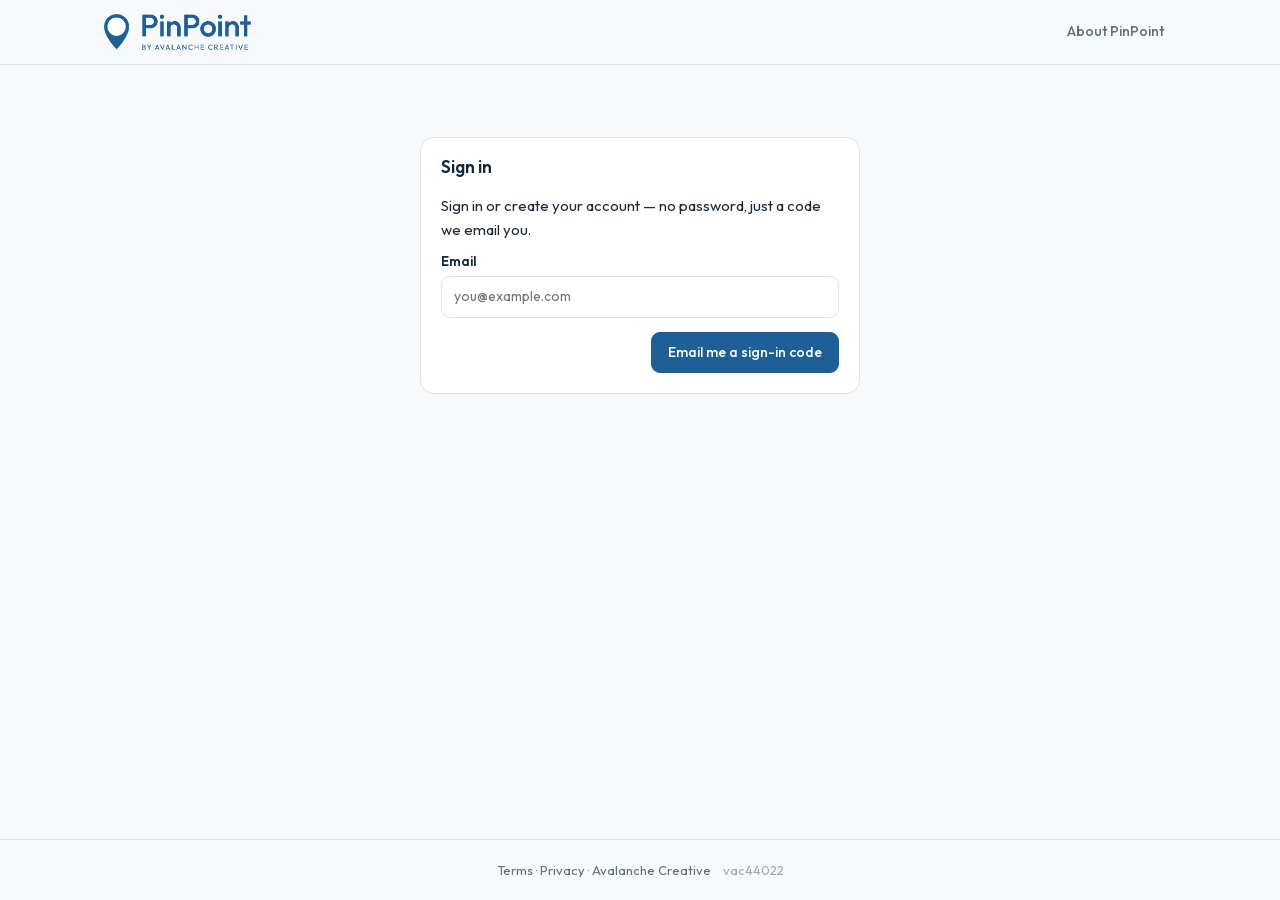
==== commit 0705991b: "Dashboard: open feedback on by default for new projects" ====
--- a/app/index.html
+++ b/app/index.html
@@ -9,7 +9,7 @@
   <link rel="stylesheet" href="app.css">
 </head>
 <body>
-  <div id="app" data-version="2.8.5"></div>
+  <div id="app" data-version="ac44022"></div>
   <script src="app.js"></script>
 </body>
 </html>
--- a/app/app.css
+++ b/app/app.css
@@ -1 +1,2492 @@
-@font-face{font-family:JetBrains Mono;font-style:normal;font-weight:400;font-display:swap;src:url(fonts/0690281f.woff2) format("woff2");unicode-range:U+0460-052F,U+1C80-1C8A,U+20B4,U+2DE0-2DFF,U+A640-A69F,U+FE2E-FE2F}@font-face{font-family:JetBrains Mono;font-style:normal;font-weight:400;font-display:swap;src:url(fonts/81211346.woff2) format("woff2");unicode-range:U+0301,U+0400-045F,U+0490-0491,U+04B0-04B1,U+2116}@font-face{font-family:JetBrains Mono;font-style:normal;font-weight:400;font-display:swap;src:url(fonts/811c9864.woff2) format("woff2");unicode-range:U+0370-0377,U+037A-037F,U+0384-038A,U+038C,U+038E-03A1,U+03A3-03FF}@font-face{font-family:JetBrains Mono;font-style:normal;font-weight:400;font-display:swap;src:url(fonts/e1e8e48d.woff2) format("woff2");unicode-range:U+0102-0103,U+0110-0111,U+0128-0129,U+0168-0169,U+01A0-01A1,U+01AF-01B0,U+0300-0301,U+0303-0304,U+0308-0309,U+0323,U+0329,U+1EA0-1EF9,U+20AB}@font-face{font-family:JetBrains Mono;font-style:normal;font-weight:400;font-display:swap;src:url(fonts/140e25a5.woff2) format("woff2");unicode-range:U+0100-02BA,U+02BD-02C5,U+02C7-02CC,U+02CE-02D7,U+02DD-02FF,U+0304,U+0308,U+0329,U+1D00-1DBF,U+1E00-1E9F,U+1EF2-1EFF,U+2020,U+20A0-20AB,U+20AD-20C0,U+2113,U+2C60-2C7F,U+A720-A7FF}@font-face{font-family:JetBrains Mono;font-style:normal;font-weight:400;font-display:swap;src:url(fonts/521717e2.woff2) format("woff2");unicode-range:U+0000-00FF,U+0131,U+0152-0153,U+02BB-02BC,U+02C6,U+02DA,U+02DC,U+0304,U+0308,U+0329,U+2000-206F,U+20AC,U+2122,U+2191,U+2193,U+2212,U+2215,U+FEFF,U+FFFD}@font-face{font-family:JetBrains Mono;font-style:normal;font-weight:500;font-display:swap;src:url(fonts/0690281f.woff2) format("woff2");unicode-range:U+0460-052F,U+1C80-1C8A,U+20B4,U+2DE0-2DFF,U+A640-A69F,U+FE2E-FE2F}@font-face{font-family:JetBrains Mono;font-style:normal;font-weight:500;font-display:swap;src:url(fonts/81211346.woff2) format("woff2");unicode-range:U+0301,U+0400-045F,U+0490-0491,U+04B0-04B1,U+2116}@font-face{font-family:JetBrains Mono;font-style:normal;font-weight:500;font-display:swap;src:url(fonts/811c9864.woff2) format("woff2");unicode-range:U+0370-0377,U+037A-037F,U+0384-038A,U+038C,U+038E-03A1,U+03A3-03FF}@font-face{font-family:JetBrains Mono;font-style:normal;font-weight:500;font-display:swap;src:url(fonts/e1e8e48d.woff2) format("woff2");unicode-range:U+0102-0103,U+0110-0111,U+0128-0129,U+0168-0169,U+01A0-01A1,U+01AF-01B0,U+0300-0301,U+0303-0304,U+0308-0309,U+0323,U+0329,U+1EA0-1EF9,U+20AB}@font-face{font-family:JetBrains Mono;font-style:normal;font-weight:500;font-display:swap;src:url(fonts/140e25a5.woff2) format("woff2");unicode-range:U+0100-02BA,U+02BD-02C5,U+02C7-02CC,U+02CE-02D7,U+02DD-02FF,U+0304,U+0308,U+0329,U+1D00-1DBF,U+1E00-1E9F,U+1EF2-1EFF,U+2020,U+20A0-20AB,U+20AD-20C0,U+2113,U+2C60-2C7F,U+A720-A7FF}@font-face{font-family:JetBrains Mono;font-style:normal;font-weight:500;font-display:swap;src:url(fonts/521717e2.woff2) format("woff2");unicode-range:U+0000-00FF,U+0131,U+0152-0153,U+02BB-02BC,U+02C6,U+02DA,U+02DC,U+0304,U+0308,U+0329,U+2000-206F,U+20AC,U+2122,U+2191,U+2193,U+2212,U+2215,U+FEFF,U+FFFD}@font-face{font-family:Outfit;font-style:normal;font-weight:300;font-display:swap;src:url(fonts/7fb3c732.woff2) format("woff2");unicode-range:U+0100-02BA,U+02BD-02C5,U+02C7-02CC,U+02CE-02D7,U+02DD-02FF,U+0304,U+0308,U+0329,U+1D00-1DBF,U+1E00-1E9F,U+1EF2-1EFF,U+2020,U+20A0-20AB,U+20AD-20C0,U+2113,U+2C60-2C7F,U+A720-A7FF}@font-face{font-family:Outfit;font-style:normal;font-weight:300;font-display:swap;src:url(fonts/8c0fd5c3.woff2) format("woff2");unicode-range:U+0000-00FF,U+0131,U+0152-0153,U+02BB-02BC,U+02C6,U+02DA,U+02DC,U+0304,U+0308,U+0329,U+2000-206F,U+20AC,U+2122,U+2191,U+2193,U+2212,U+2215,U+FEFF,U+FFFD}@font-face{font-family:Outfit;font-style:normal;font-weight:400;font-display:swap;src:url(fonts/7fb3c732.woff2) format("woff2");unicode-range:U+0100-02BA,U+02BD-02C5,U+02C7-02CC,U+02CE-02D7,U+02DD-02FF,U+0304,U+0308,U+0329,U+1D00-1DBF,U+1E00-1E9F,U+1EF2-1EFF,U+2020,U+20A0-20AB,U+20AD-20C0,U+2113,U+2C60-2C7F,U+A720-A7FF}@font-face{font-family:Outfit;font-style:normal;font-weight:400;font-display:swap;src:url(fonts/8c0fd5c3.woff2) format("woff2");unicode-range:U+0000-00FF,U+0131,U+0152-0153,U+02BB-02BC,U+02C6,U+02DA,U+02DC,U+0304,U+0308,U+0329,U+2000-206F,U+20AC,U+2122,U+2191,U+2193,U+2212,U+2215,U+FEFF,U+FFFD}@font-face{font-family:Outfit;font-style:normal;font-weight:500;font-display:swap;src:url(fonts/7fb3c732.woff2) format("woff2");unicode-range:U+0100-02BA,U+02BD-02C5,U+02C7-02CC,U+02CE-02D7,U+02DD-02FF,U+0304,U+0308,U+0329,U+1D00-1DBF,U+1E00-1E9F,U+1EF2-1EFF,U+2020,U+20A0-20AB,U+20AD-20C0,U+2113,U+2C60-2C7F,U+A720-A7FF}@font-face{font-family:Outfit;font-style:normal;font-weight:500;font-display:swap;src:url(fonts/8c0fd5c3.woff2) format("woff2");unicode-range:U+0000-00FF,U+0131,U+0152-0153,U+02BB-02BC,U+02C6,U+02DA,U+02DC,U+0304,U+0308,U+0329,U+2000-206F,U+20AC,U+2122,U+2191,U+2193,U+2212,U+2215,U+FEFF,U+FFFD}@font-face{font-family:Outfit;font-style:normal;font-weight:600;font-display:swap;src:url(fonts/7fb3c732.woff2) format("woff2");unicode-range:U+0100-02BA,U+02BD-02C5,U+02C7-02CC,U+02CE-02D7,U+02DD-02FF,U+0304,U+0308,U+0329,U+1D00-1DBF,U+1E00-1E9F,U+1EF2-1EFF,U+2020,U+20A0-20AB,U+20AD-20C0,U+2113,U+2C60-2C7F,U+A720-A7FF}@font-face{font-family:Outfit;font-style:normal;font-weight:600;font-display:swap;src:url(fonts/8c0fd5c3.woff2) format("woff2");unicode-range:U+0000-00FF,U+0131,U+0152-0153,U+02BB-02BC,U+02C6,U+02DA,U+02DC,U+0304,U+0308,U+0329,U+2000-206F,U+20AC,U+2122,U+2191,U+2193,U+2212,U+2215,U+FEFF,U+FFFD}@font-face{font-family:Outfit;font-style:normal;font-weight:700;font-display:swap;src:url(fonts/7fb3c732.woff2) format("woff2");unicode-range:U+0100-02BA,U+02BD-02C5,U+02C7-02CC,U+02CE-02D7,U+02DD-02FF,U+0304,U+0308,U+0329,U+1D00-1DBF,U+1E00-1E9F,U+1EF2-1EFF,U+2020,U+20A0-20AB,U+20AD-20C0,U+2113,U+2C60-2C7F,U+A720-A7FF}@font-face{font-family:Outfit;font-style:normal;font-weight:700;font-display:swap;src:url(fonts/8c0fd5c3.woff2) format("woff2");unicode-range:U+0000-00FF,U+0131,U+0152-0153,U+02BB-02BC,U+02C6,U+02DA,U+02DC,U+0304,U+0308,U+0329,U+2000-206F,U+20AC,U+2122,U+2191,U+2193,U+2212,U+2215,U+FEFF,U+FFFD}@font-face{font-family:JetBrains Mono;font-style:normal;font-weight:400;font-display:swap;src:url(fonts/0690281f.woff2) format("woff2");unicode-range:U+0460-052F,U+1C80-1C8A,U+20B4,U+2DE0-2DFF,U+A640-A69F,U+FE2E-FE2F}@font-face{font-family:JetBrains Mono;font-style:normal;font-weight:400;font-display:swap;src:url(fonts/81211346.woff2) format("woff2");unicode-range:U+0301,U+0400-045F,U+0490-0491,U+04B0-04B1,U+2116}@font-face{font-family:JetBrains Mono;font-style:normal;font-weight:400;font-display:swap;src:url(fonts/811c9864.woff2) format("woff2");unicode-range:U+0370-0377,U+037A-037F,U+0384-038A,U+038C,U+038E-03A1,U+03A3-03FF}@font-face{font-family:JetBrains Mono;font-style:normal;font-weight:400;font-display:swap;src:url(fonts/e1e8e48d.woff2) format("woff2");unicode-range:U+0102-0103,U+0110-0111,U+0128-0129,U+0168-0169,U+01A0-01A1,U+01AF-01B0,U+0300-0301,U+0303-0304,U+0308-0309,U+0323,U+0329,U+1EA0-1EF9,U+20AB}@font-face{font-family:JetBrains Mono;font-style:normal;font-weight:400;font-display:swap;src:url(fonts/140e25a5.woff2) format("woff2");unicode-range:U+0100-02BA,U+02BD-02C5,U+02C7-02CC,U+02CE-02D7,U+02DD-02FF,U+0304,U+0308,U+0329,U+1D00-1DBF,U+1E00-1E9F,U+1EF2-1EFF,U+2020,U+20A0-20AB,U+20AD-20C0,U+2113,U+2C60-2C7F,U+A720-A7FF}@font-face{font-family:JetBrains Mono;font-style:normal;font-weight:400;font-display:swap;src:url(fonts/521717e2.woff2) format("woff2");unicode-range:U+0000-00FF,U+0131,U+0152-0153,U+02BB-02BC,U+02C6,U+02DA,U+02DC,U+0304,U+0308,U+0329,U+2000-206F,U+20AC,U+2122,U+2191,U+2193,U+2212,U+2215,U+FEFF,U+FFFD}@font-face{font-family:JetBrains Mono;font-style:normal;font-weight:500;font-display:swap;src:url(fonts/0690281f.woff2) format("woff2");unicode-range:U+0460-052F,U+1C80-1C8A,U+20B4,U+2DE0-2DFF,U+A640-A69F,U+FE2E-FE2F}@font-face{font-family:JetBrains Mono;font-style:normal;font-weight:500;font-display:swap;src:url(fonts/81211346.woff2) format("woff2");unicode-range:U+0301,U+0400-045F,U+0490-0491,U+04B0-04B1,U+2116}@font-face{font-family:JetBrains Mono;font-style:normal;font-weight:500;font-display:swap;src:url(fonts/811c9864.woff2) format("woff2");unicode-range:U+0370-0377,U+037A-037F,U+0384-038A,U+038C,U+038E-03A1,U+03A3-03FF}@font-face{font-family:JetBrains Mono;font-style:normal;font-weight:500;font-display:swap;src:url(fonts/e1e8e48d.woff2) format("woff2");unicode-range:U+0102-0103,U+0110-0111,U+0128-0129,U+0168-0169,U+01A0-01A1,U+01AF-01B0,U+0300-0301,U+0303-0304,U+0308-0309,U+0323,U+0329,U+1EA0-1EF9,U+20AB}@font-face{font-family:JetBrains Mono;font-style:normal;font-weight:500;font-display:swap;src:url(fonts/140e25a5.woff2) format("woff2");unicode-range:U+0100-02BA,U+02BD-02C5,U+02C7-02CC,U+02CE-02D7,U+02DD-02FF,U+0304,U+0308,U+0329,U+1D00-1DBF,U+1E00-1E9F,U+1EF2-1EFF,U+2020,U+20A0-20AB,U+20AD-20C0,U+2113,U+2C60-2C7F,U+A720-A7FF}@font-face{font-family:JetBrains Mono;font-style:normal;font-weight:500;font-display:swap;src:url(fonts/521717e2.woff2) format("woff2");unicode-range:U+0000-00FF,U+0131,U+0152-0153,U+02BB-02BC,U+02C6,U+02DA,U+02DC,U+0304,U+0308,U+0329,U+2000-206F,U+20AC,U+2122,U+2191,U+2193,U+2212,U+2215,U+FEFF,U+FFFD}@font-face{font-family:Outfit;font-style:normal;font-weight:300;font-display:swap;src:url(fonts/7fb3c732.woff2) format("woff2");unicode-range:U+0100-02BA,U+02BD-02C5,U+02C7-02CC,U+02CE-02D7,U+02DD-02FF,U+0304,U+0308,U+0329,U+1D00-1DBF,U+1E00-1E9F,U+1EF2-1EFF,U+2020,U+20A0-20AB,U+20AD-20C0,U+2113,U+2C60-2C7F,U+A720-A7FF}@font-face{font-family:Outfit;font-style:normal;font-weight:300;font-display:swap;src:url(fonts/8c0fd5c3.woff2) format("woff2");unicode-range:U+0000-00FF,U+0131,U+0152-0153,U+02BB-02BC,U+02C6,U+02DA,U+02DC,U+0304,U+0308,U+0329,U+2000-206F,U+20AC,U+2122,U+2191,U+2193,U+2212,U+2215,U+FEFF,U+FFFD}@font-face{font-family:Outfit;font-style:normal;font-weight:400;font-display:swap;src:url(fonts/7fb3c732.woff2) format("woff2");unicode-range:U+0100-02BA,U+02BD-02C5,U+02C7-02CC,U+02CE-02D7,U+02DD-02FF,U+0304,U+0308,U+0329,U+1D00-1DBF,U+1E00-1E9F,U+1EF2-1EFF,U+2020,U+20A0-20AB,U+20AD-20C0,U+2113,U+2C60-2C7F,U+A720-A7FF}@font-face{font-family:Outfit;font-style:normal;font-weight:400;font-display:swap;src:url(fonts/8c0fd5c3.woff2) format("woff2");unicode-range:U+0000-00FF,U+0131,U+0152-0153,U+02BB-02BC,U+02C6,U+02DA,U+02DC,U+0304,U+0308,U+0329,U+2000-206F,U+20AC,U+2122,U+2191,U+2193,U+2212,U+2215,U+FEFF,U+FFFD}@font-face{font-family:Outfit;font-style:normal;font-weight:500;font-display:swap;src:url(fonts/7fb3c732.woff2) format("woff2");unicode-range:U+0100-02BA,U+02BD-02C5,U+02C7-02CC,U+02CE-02D7,U+02DD-02FF,U+0304,U+0308,U+0329,U+1D00-1DBF,U+1E00-1E9F,U+1EF2-1EFF,U+2020,U+20A0-20AB,U+20AD-20C0,U+2113,U+2C60-2C7F,U+A720-A7FF}@font-face{font-family:Outfit;font-style:normal;font-weight:500;font-display:swap;src:url(fonts/8c0fd5c3.woff2) format("woff2");unicode-range:U+0000-00FF,U+0131,U+0152-0153,U+02BB-02BC,U+02C6,U+02DA,U+02DC,U+0304,U+0308,U+0329,U+2000-206F,U+20AC,U+2122,U+2191,U+2193,U+2212,U+2215,U+FEFF,U+FFFD}@font-face{font-family:Outfit;font-style:normal;font-weight:600;font-display:swap;src:url(fonts/7fb3c732.woff2) format("woff2");unicode-range:U+0100-02BA,U+02BD-02C5,U+02C7-02CC,U+02CE-02D7,U+02DD-02FF,U+0304,U+0308,U+0329,U+1D00-1DBF,U+1E00-1E9F,U+1EF2-1EFF,U+2020,U+20A0-20AB,U+20AD-20C0,U+2113,U+2C60-2C7F,U+A720-A7FF}@font-face{font-family:Outfit;font-style:normal;font-weight:600;font-display:swap;src:url(fonts/8c0fd5c3.woff2) format("woff2");unicode-range:U+0000-00FF,U+0131,U+0152-0153,U+02BB-02BC,U+02C6,U+02DA,U+02DC,U+0304,U+0308,U+0329,U+2000-206F,U+20AC,U+2122,U+2191,U+2193,U+2212,U+2215,U+FEFF,U+FFFD}@font-face{font-family:Outfit;font-style:normal;font-weight:700;font-display:swap;src:url(fonts/7fb3c732.woff2) format("woff2");unicode-range:U+0100-02BA,U+02BD-02C5,U+02C7-02CC,U+02CE-02D7,U+02DD-02FF,U+0304,U+0308,U+0329,U+1D00-1DBF,U+1E00-1E9F,U+1EF2-1EFF,U+2020,U+20A0-20AB,U+20AD-20C0,U+2113,U+2C60-2C7F,U+A720-A7FF}@font-face{font-family:Outfit;font-style:normal;font-weight:700;font-display:swap;src:url(fonts/8c0fd5c3.woff2) format("woff2");unicode-range:U+0000-00FF,U+0131,U+0152-0153,U+02BB-02BC,U+02C6,U+02DA,U+02DC,U+0304,U+0308,U+0329,U+2000-206F,U+20AC,U+2122,U+2191,U+2193,U+2212,U+2215,U+FEFF,U+FFFD}:root{--blue: #1D5F96;--blue-dark: #164A75;--navy: #10283D;--ink: #1F2A33;--muted: #5A6F80;--line: #DCE4EB;--line-soft: #E8EEF3;--page: #F7F9FB;--tint: #EEF4F9;--sky: #5BC4E8;--ok: #1F6B45;--ok-bg: #E4F5EC;--warn: #8A5A00;--warn-bg: #FFF1D6;--danger: #B32D2E;--radius: 14px}*{box-sizing:border-box}html,body{margin:0;background:var(--page);color:var(--ink);font:15px/1.55 Outfit,Segoe UI,Helvetica,Arial,sans-serif;-webkit-font-smoothing:antialiased}a{color:var(--blue);text-decoration:none}a:hover{color:var(--blue-dark)}h1,h2,h3,h4{color:var(--navy);letter-spacing:-.01em;line-height:1.15;margin:0}code,.code,textarea.code,input.code{font-family:JetBrains Mono,ui-monospace,Menlo,monospace;font-size:12.5px}code{background:var(--tint);color:var(--blue-dark);padding:1px 6px;border-radius:5px;overflow-wrap:anywhere}.shell{min-height:100vh;display:flex;flex-direction:column}header{position:sticky;top:0;z-index:20;background:#f7f9fbeb;backdrop-filter:blur(10px);border-bottom:1px solid var(--line)}header .bar{max-width:1120px;margin:0 auto;padding:0 24px;height:64px;display:flex;align-items:center;justify-content:space-between;gap:20px}header .brand{display:flex;align-items:center}header .brand img.logo{height:36px;width:auto;display:block}header nav{display:flex;align-items:center;gap:4px}header nav a{color:var(--muted);font-weight:500;padding:8px 12px;border-radius:8px;font-size:14px}header nav a:hover{color:var(--navy);background:#fff}header nav a.active{color:var(--navy);background:#fff;box-shadow:inset 0 0 0 1px var(--line)}main{flex:1;width:100%;max-width:760px;margin:0 auto;padding:32px 24px 56px;min-width:0}main.wide{max-width:1120px}footer{border-top:1px solid var(--line);padding:20px 24px;font-size:13px;color:var(--muted);text-align:center}footer a{color:var(--muted)}footer .ver{margin-left:12px;opacity:.6}.page-head{display:flex;flex-wrap:wrap;align-items:flex-end;justify-content:space-between;gap:14px;margin-bottom:22px}.page-head h1{font-size:28px;font-weight:600}.page-head .sub{color:var(--muted);margin-top:4px;font-size:14px}.page-head .actions{display:flex;gap:8px;flex-wrap:wrap;align-items:center}.psearch{width:240px;padding:9px 12px 9px 34px;font-size:14px;background:#fff url("data:image/svg+xml,%3Csvg xmlns='http://www.w3.org/2000/svg' width='16' height='16' viewBox='0 0 24 24' fill='none' stroke='%235A6F80' stroke-width='2' stroke-linecap='round'%3E%3Ccircle cx='11' cy='11' r='7'/%3E%3Cpath d='M20 20l-3.5-3.5'/%3E%3C/svg%3E") no-repeat 11px center}@media (max-width: 640px){.psearch{width:100%}}.card{background:#fff;border:1px solid var(--line);border-radius:var(--radius);margin-bottom:18px;overflow:hidden;scroll-margin-top:84px}.card-head{padding:16px 20px 0;font-size:17px;font-weight:600;color:var(--navy)}.card-head .head-row{display:flex;align-items:center;justify-content:space-between;gap:10px}.card-body{padding:14px 20px 20px}.card-body h4{margin:18px 0 6px;font-size:14px;font-weight:600}.card-body p{margin:0 0 10px}.hint{font-size:13px;color:var(--muted)}.notice{background:var(--warn-bg);border:1px solid #F1DFB0;border-radius:10px;padding:10px 12px;margin:10px 0}.upsell{background:var(--tint);border:1px solid #CFE0EE;border-radius:10px;padding:12px 14px;color:var(--navy)}.field{margin-bottom:14px}.field label{display:block;font-size:13px;font-weight:600;color:var(--navy);margin-bottom:5px}input:not([type=checkbox]):not([type=radio]):not([type=submit]):not([type=button]),textarea,select{width:100%;padding:9px 12px;border:1px solid var(--line);border-radius:9px;font:inherit;font-size:14px;background:#fff;color:var(--ink)}input:focus,textarea:focus,select:focus{outline:none;border-color:var(--blue);box-shadow:0 0 0 3px #1d5f9626}input[readonly]{background:var(--page)}label.check{display:flex;gap:10px;align-items:flex-start;font-size:14px;margin:8px 0 14px}label.check input{margin-top:3px}.btn-row{display:flex;gap:8px;justify-content:flex-end;margin-top:8px;flex-wrap:wrap}.inline{display:flex;gap:8px;align-items:center;flex-wrap:wrap}.inline input{flex:1 1 180px;width:auto;min-width:0}.copy-box{display:flex;gap:6px;align-items:flex-start;margin:6px 0 12px}.copy-box input,.copy-box textarea{flex:1;min-width:0}.btn{display:inline-flex;align-items:center;justify-content:center;gap:6px;background:var(--blue);color:#fff;border:1px solid var(--blue);border-radius:9px;padding:9px 16px;font:inherit;font-size:14px;font-weight:500;cursor:pointer;text-decoration:none;transition:.15s;white-space:nowrap}.btn:hover{background:var(--blue-dark);border-color:var(--blue-dark);color:#fff}.btn:disabled,.btn-disabled{opacity:.55;cursor:default}.btn-ghost{background:#fff;color:var(--navy);border-color:#c9d6e0}.btn-ghost:hover{background:var(--tint);color:var(--navy);border-color:var(--blue)}.btn-danger{background:var(--danger);border-color:var(--danger)}.btn-danger:hover{background:#8f2324;border-color:#8f2324}.btn-sm{padding:5px 11px;font-size:13px;border-radius:8px}.rows{display:flex;flex-direction:column;gap:8px}.row{display:flex;justify-content:space-between;align-items:center;gap:12px;padding:12px 14px;border:1px solid var(--line-soft);border-radius:10px;text-decoration:none;color:inherit;background:#fff}a.row:hover{border-color:var(--blue)}.row-title{font-weight:600;color:var(--navy)}.row-meta{display:flex;gap:8px;align-items:center}.badge{display:inline-block;font-size:11px;font-weight:600;letter-spacing:.02em;background:var(--tint);color:var(--blue-dark);padding:3px 9px;border-radius:999px}.badge-pro{background:var(--navy);color:#fff}.badge-agency{background:var(--blue);color:#fff}.badge-ok{background:var(--ok-bg);color:var(--ok)}.steps{padding-left:20px}.steps li{margin-bottom:6px}.plan-line{display:flex;align-items:center;gap:10px;flex-wrap:wrap;color:var(--muted);font-size:14px}.section-title{margin:28px 0 12px;font-size:18px}.fav{width:20px;height:20px;border-radius:5px;flex:none;object-fit:contain;background:#fff}.fav-empty{display:inline-block;background:var(--tint);box-shadow:inset 0 0 0 1px #cfe0ee}.table-wrap{background:#fff;border:1px solid var(--line);border-radius:var(--radius);overflow-x:auto}.ptable{width:100%;border-collapse:collapse;font-size:14px}.ptable th{text-align:left;font-size:12px;font-weight:600;letter-spacing:.03em;color:var(--muted);padding:12px 16px;border-bottom:1px solid var(--line);white-space:nowrap}.ptable td{padding:12px 16px;border-bottom:1px solid var(--line-soft);vertical-align:middle;white-space:nowrap}.ptable td:first-child{white-space:normal}.ptable tbody tr{cursor:pointer}.ptable tbody tr:hover{background:var(--page)}.ptable tbody tr:focus-visible{outline:2px solid var(--blue);outline-offset:-2px}.ptable tbody tr:last-child td{border-bottom:none}.ptable .pname{display:flex;align-items:center;gap:12px;min-width:200px}.ptable .open{font-weight:600;color:var(--navy);white-space:nowrap}.ptable .acts{text-align:right;white-space:nowrap}.ptable .acts .btn{margin-left:6px}.grid{display:grid;grid-template-columns:repeat(auto-fill,minmax(280px,1fr));gap:16px}.pcard{display:flex;flex-direction:column;background:#fff;border:1px solid var(--line);border-radius:var(--radius);overflow:hidden;color:inherit;transition:.15s}.pcard:hover{border-color:var(--blue);box-shadow:0 8px 24px -14px #10283d59}.pcard-body{display:flex;flex-direction:column;gap:8px;padding:14px 16px 16px;flex:1}.pcard .name{display:flex;align-items:center;gap:8px;font-size:16px;font-weight:600;color:var(--navy)}.pcard .url{font-size:13px;color:var(--muted);word-break:break-all}.pcard .meta{display:flex;gap:8px;align-items:center;flex-wrap:wrap;margin-top:auto;font-size:13px;color:var(--muted)}.pcard .open{font-weight:600;color:var(--navy)}.shot{aspect-ratio:8 / 5;background:var(--tint);border-bottom:1px solid var(--line-soft);overflow:hidden}.shot img{width:100%;height:100%;object-fit:cover;object-position:top;display:block}.shot-empty{display:flex;align-items:center;justify-content:center;color:#8fa3b3;font-size:13px}.empty{border:1px dashed var(--line);border-radius:var(--radius);padding:32px;text-align:center;color:var(--muted);background:#fff}.two-col{display:grid;grid-template-columns:200px minmax(0,1fr);gap:28px;align-items:start}.two-col>*{min-width:0}.side-nav{position:sticky;top:84px;display:flex;flex-direction:column;gap:2px}.side-nav a{padding:7px 10px;border-radius:8px;color:var(--muted);font-size:14px}.side-nav a:hover,.side-nav a.on{background:#fff;color:var(--navy);box-shadow:inset 0 0 0 1px var(--line)}.side-nav .group{margin:10px 10px 4px;font-size:11px;font-weight:600;letter-spacing:.06em;text-transform:uppercase;color:#9fb0be}@media (max-width: 600px){header .bar{padding:0 16px;height:56px}header .brand img.logo{height:28px}header nav a{padding:6px 8px;font-size:13px}main{padding:20px 16px 40px}.page-head h1{font-size:24px}.card-head{padding:14px 16px 0}.card-body{padding:12px 16px 16px}.board{grid-template-columns:repeat(5,220px)}}@media (max-width: 820px){.two-col{grid-template-columns:minmax(0,1fr)}.side-nav{position:static;flex-direction:row;overflow-x:auto;gap:6px;padding-bottom:6px}.side-nav .group{display:none}.side-nav a{white-space:nowrap;background:#fff;box-shadow:inset 0 0 0 1px var(--line)}}.tabs{display:flex;gap:4px;margin:0 0 22px;border-bottom:1px solid var(--line);overflow-x:auto;scrollbar-width:none}.tabs::-webkit-scrollbar{display:none}.tabs a{position:relative;padding:10px 14px 12px;color:var(--muted);font-weight:500;font-size:15px;white-space:nowrap}.tabs a:hover{color:var(--navy)}.tabs a.on{color:var(--navy);font-weight:600}.tabs a.on:after{content:"";position:absolute;left:10px;right:10px;bottom:-1px;height:3px;border-radius:3px 3px 0 0;background:var(--blue)}.ds-subhead{display:flex;flex-wrap:wrap;align-items:flex-end;justify-content:space-between;gap:12px;margin:0 0 18px}.ds-subhead h2{font-size:22px;font-weight:600}.ds-subhead .sub{color:var(--muted);font-size:14px;margin-top:4px}.auth{max-width:440px;margin:40px auto 0}.auth .logo{display:block;height:44px;width:auto;margin:0 auto 22px}.toast{position:fixed;left:50%;bottom:24px;transform:translate(-50%) translateY(20px);background:var(--navy);color:#fff;padding:10px 16px;border-radius:10px;font-size:14px;opacity:0;transition:.2s;pointer-events:none}.toast.show{opacity:1;transform:translate(-50%)}.doc{max-width:720px;margin:0 auto;padding:32px 24px 60px}.doc h1{font-size:30px}.doc h2{font-size:18px;margin-top:24px}.plans{display:grid;grid-template-columns:repeat(auto-fit,minmax(200px,1fr));gap:12px;margin:14px 0}.plan{border:1px solid var(--line);border-radius:12px;padding:16px;display:flex;flex-direction:column;gap:8px}.plan.current{border-color:var(--blue);box-shadow:0 0 0 3px #1d5f961f}.plan .name{font-weight:600;color:var(--navy)}.plan .price{font-size:24px;font-weight:600;color:var(--navy)}.plan .price small{font-size:13px;color:var(--muted);font-weight:400}.plan ul{margin:0;padding-left:18px;font-size:13px;color:var(--ink)}.plan .btn{margin-top:auto}.seg{display:inline-flex;border:1px solid var(--line);border-radius:9px;overflow:hidden;background:#fff}.seg button{border:none;background:transparent;padding:7px 14px;font:inherit;font-size:14px;cursor:pointer;color:var(--navy)}.seg button.on{background:var(--navy);color:#fff}.filters{display:flex;gap:8px;flex-wrap:wrap;align-items:center;margin-bottom:14px}.filters select,.filters input[type=search]{width:auto;padding:7px 10px;font-size:13px}.filters input[type=search]{flex:1 1 180px}select.mini{width:auto;padding:4px 8px;font-size:12.5px;border-radius:7px}.fb{border:1px solid var(--line-soft);border-radius:10px;padding:12px 14px;display:grid;grid-template-columns:1fr auto;gap:8px 12px;align-items:start;margin-bottom:8px;background:#fff}.fb .txt{font-weight:500;color:var(--navy)}.fb .sub{font-size:12.5px;color:var(--muted);margin-top:3px}.fb .ctl{display:flex;gap:6px;align-items:center;flex-wrap:wrap;justify-content:flex-end}.fb.closed .txt{color:var(--muted)}.st{display:inline-block;font-size:11px;font-weight:600;letter-spacing:.02em;padding:2px 8px;border-radius:999px;background:var(--tint);color:var(--blue-dark)}.st.in_progress{background:var(--warn-bg);color:var(--warn)}.st.resolved{background:var(--ok-bg);color:var(--ok)}.st.wont_fix{background:#e6eaee;color:var(--muted)}.st.waiting{background:#f2edfa;color:#5b3d99}select.mini.st-waiting{color:#5b3d99;border-color:#d9cdf0;background-color:#f2edfa}select.mini.st-resolved{color:var(--ok);border-color:#bfe7d2;background-color:var(--ok-bg)}select.mini.st-in_progress{color:var(--warn);border-color:#efd9a8;background-color:var(--warn-bg)}.fb.waiting{border-left:3px solid #7E57C2}.refbox{display:flex;align-items:center;gap:10px;margin-top:8px;font-size:13px}.refbox img{width:96px;height:60px;object-fit:cover;border-radius:6px;border:1px solid var(--line)}.chips{display:inline-flex;flex-wrap:wrap;gap:4px;margin-top:6px}.chip{font:inherit;font-size:11px;font-weight:600;padding:2px 8px;border-radius:999px;border:1px solid var(--line);background:#fff;color:var(--muted);cursor:default}button.chip{cursor:pointer}button.chip:hover{border-color:var(--blue);color:var(--blue)}.chip.on{color:#fff;border-color:transparent}.chip.on.lb-bug{background:#b32d2e}.chip.on.lb-copy{background:var(--blue)}.chip.on.lb-design{background:#13a89e}.chip.on.lb-content,.chip.on.lb-photo{background:#c98a00}.chip.on.lb-decision{background:#7e57c2}.chip.on.lb-feature{background:#3949ab}.triage-strip{display:flex;flex-wrap:wrap;gap:8px;margin-bottom:14px}.tpill{font:inherit;font-size:13px;padding:6px 12px;border-radius:999px;border:1px solid var(--line);background:#fff;color:var(--muted);cursor:pointer}.tpill b{color:var(--navy);font-weight:600}.tpill:hover{border-color:var(--blue)}.tpill.empty{opacity:.55}.digest{display:flex;justify-content:space-between;align-items:center;gap:16px;flex-wrap:wrap;margin-top:18px;padding-top:14px;border-top:1px solid var(--line-soft)}.digest label.check{white-space:nowrap;align-items:center}label.check.mgr{margin:0;align-items:center;font-size:13px;color:var(--muted);white-space:nowrap}.mode-row{display:flex;flex-direction:column;gap:8px;margin:6px 0 4px}.mode-row label.check{margin:0}.mode-row b{font-weight:600;color:var(--navy)}.tri-row{display:flex;gap:18px;flex-wrap:wrap;margin:4px 0 14px}.tri-row label.check{align-items:center}.board{display:grid;grid-template-columns:repeat(5,minmax(160px,1fr));gap:10px;overflow-x:auto}.col{background:var(--page);border:1px solid var(--line-soft);border-radius:12px;padding:8px;min-height:120px}.col h5{margin:6px 6px 10px;font-size:12px;color:var(--muted);text-transform:uppercase;letter-spacing:.05em}.col .cardlet{background:#fff;border:1px solid var(--line-soft);border-radius:10px;padding:10px 12px;margin-bottom:8px;font-size:13px;cursor:pointer}.col .cardlet:hover{border-color:var(--blue)}.col .cardlet .sub{color:var(--muted);font-size:11.5px;margin-top:4px}.kv{display:grid;grid-template-columns:auto 1fr;gap:4px 12px;font-size:13px}.grid-2{display:grid;grid-template-columns:repeat(auto-fit,minmax(220px,1fr));gap:0 14px}.pill{display:inline-block;font-size:12px;padding:2px 9px;border-radius:999px;background:var(--tint);color:var(--blue-dark);white-space:nowrap}.pill-hard{background:#fde8e8;color:var(--danger)}.ds-page .card{margin-bottom:18px}.ds-swatches{display:grid;grid-template-columns:repeat(auto-fill,minmax(170px,1fr));gap:14px}.ds-swatch-card{border:1px solid var(--line-soft);border-radius:12px;padding:10px;background:#fff;min-width:0}.ds-chip{height:72px;border-radius:8px;box-shadow:inset 0 0 0 1px #00000014;margin-bottom:8px}.ds-sw-name{font-weight:600;color:var(--navy)}.ds-sw-meta{font-size:12px;color:var(--muted);margin:2px 0}.ds-sw-aa{display:grid;grid-template-columns:1fr auto;align-items:center;gap:3px 6px;margin-top:6px;font-size:12px}.ds-aa{font-size:11.5px;padding:1px 7px;border-radius:999px;white-space:nowrap}.ds-aa.pass{background:var(--ok-bg);color:var(--ok)}.ds-aa.fail{background:#fde8e8;color:var(--danger)}.ds-type-row{display:grid;grid-template-columns:170px 1fr;gap:16px;align-items:baseline;padding:12px 0;border-top:1px solid var(--line-soft);min-width:0}.ds-type-row>div:last-child{overflow-wrap:anywhere;color:var(--navy)}.ds-type-meta{display:flex;flex-direction:column;gap:2px;font-size:13px}.ds-btn-row{display:flex;align-items:center;gap:16px;padding:10px 0;border-top:1px solid var(--line-soft);flex-wrap:wrap}.ds-btn{display:inline-block;padding:11px 20px;font-weight:600;font-size:15px;min-width:150px;text-align:center;box-shadow:inset 0 0 0 1px #00000014}.ds-surfaces{display:grid;grid-template-columns:repeat(auto-fill,minmax(260px,1fr));gap:16px}.ds-surface{padding:22px;box-shadow:inset 0 0 0 1px #00000014}.ds-surface-btns{display:flex;gap:8px;flex-wrap:wrap;margin-top:14px}.ds-surface-btns .ds-btn{min-width:0;font-size:13px;padding:8px 14px}.ds-scale{display:flex;flex-wrap:wrap;gap:18px;margin:8px 0 14px}.ds-scale-item{text-align:center;font-size:13px}.ds-radius-box{width:72px;height:72px;background:var(--tint);border:2px solid var(--blue);margin:0 auto 6px}.ds-shadow-box{width:110px;height:72px;background:#fff;border-radius:10px;margin:6px auto 10px}.ds-space-row{display:flex;align-items:center;gap:12px;margin:6px 0;font-size:13px}.ds-space-label{width:200px;flex:none}.ds-space-bar{height:14px;background:var(--sky);border-radius:4px;max-width:100%}.card-body h4{margin:18px 0 8px}@media (max-width: 640px){.ds-type-row{grid-template-columns:1fr;gap:4px}.ds-space-label{width:130px}}.dsline{margin-top:6px;font-size:13px;padding:6px 10px;border-radius:8px;background:var(--warn-bg);color:var(--warn)}.dsline .hint{color:var(--ink);margin-top:2px}.dsline.ds-applied,.dsline.ds-approved_applied,.dsline.ds-exception_applied{background:var(--ok-bg);color:var(--ok)}.dsline.ds-rejected,.dsline.ds-exception_rejected,.dsline.ds-reverted{background:#fde8e8;color:var(--danger)}.ds-status{margin:0 0 4px;color:var(--muted);font-size:14px}.ds-status b{color:var(--navy)}.btn-row.ds-left{justify-content:flex-start}.ds-advanced{margin-top:22px;border-top:1px solid var(--line-soft);padding-top:14px}.ds-advanced>summary{cursor:pointer;color:var(--blue);font-weight:500;font-size:14px}.ds-advanced[open]>summary{margin-bottom:4px}.ds-hl{outline:3px solid var(--sky);outline-offset:6px;border-radius:10px;transition:outline-color 1.2s ease}.ds-page .card.ds-hl{outline-offset:2px}.ds-step .hint{margin-left:4px}.ds-anat{display:grid;grid-template-columns:minmax(0,1.3fr) minmax(0,1fr);gap:28px;align-items:start}@media (max-width: 860px){.ds-anat{grid-template-columns:1fr}}.ds-anat-frame{background:#f2f4f6;border:1px dashed #C9D2DA;border-radius:12px}.ds-anat-gap{position:relative;background:repeating-linear-gradient(45deg,#5bc4e84d 0 6px,#5bc4e81a 6px 12px)}.ds-anat-gap b,.ds-num{display:inline-flex;align-items:center;justify-content:center;width:18px;height:18px;border-radius:50%;background:var(--blue);color:#fff;font-size:11px;font-weight:700;line-height:1}.ds-anat-gap b{position:absolute;right:8px;top:50%;transform:translateY(-50%);z-index:1}.ds-num{margin-right:8px;vertical-align:1px;flex:none}.ds-anat-eyebrow{font-size:12px;font-weight:800;letter-spacing:1.4px;text-transform:uppercase;color:var(--blue)}.ds-anat-h{font-size:24px;font-weight:700;line-height:1.15;color:var(--navy)}.ds-anat-p{font-size:15px;line-height:1.55;color:var(--ink)}.ds-anat-cards{display:grid;grid-template-columns:repeat(3,minmax(0,1fr))}.ds-anat-card{background:#fff;border-radius:10px;box-shadow:0 6px 18px #10283d1a}.ds-anat-card span{display:block;height:10px;border-radius:3px;background:#e3e8ed}.ds-anat-card span+span{margin-top:8px;width:70%}.ds-anat-btn{display:inline-block;padding:10px 18px;border-radius:8px;background:var(--navy);color:#fff;font-size:14px;font-weight:600}.ds-anat-table{width:100%;border-collapse:collapse;font-size:14px}.ds-anat-table td{padding:9px 6px;border-bottom:1px solid var(--line-soft);vertical-align:top}.ds-anat-table td:first-child{display:flex;flex-wrap:wrap;align-items:baseline}.ds-anat-table td:first-child .hint{flex-basis:100%;padding-left:26px}.ds-css{margin-top:8px;font-size:13px}.ds-css>summary{cursor:pointer;color:var(--blue);font-weight:500;width:max-content}.ds-css-body{position:relative;margin-top:6px}.ds-css pre{margin:0;padding:12px 70px 12px 14px;background:var(--navy);color:#dce8f2;border-radius:8px;font-size:12px;line-height:1.6;overflow-x:auto;white-space:pre}.ds-css pre code{background:none;color:inherit;padding:0;font-family:JetBrains Mono,ui-monospace,Menlo,monospace}.ds-css-body .btn{position:absolute;top:8px;right:8px;background:#fff}.ds-type-row>.ds-css{grid-column:1 / -1;margin-top:0}.ds-btn-row>div:last-child{flex:1 1 300px;min-width:0}.ds-claude{margin-top:10px;padding-top:10px}.ds-claude textarea.code{min-height:160px}
+/* dashboard/src/fonts.css */
+@font-face {
+  font-family: "JetBrains Mono";
+  font-style: normal;
+  font-weight: 400;
+  font-display: swap;
+  src: url(fonts/0690281f.woff2) format("woff2");
+  unicode-range:
+    U+0460-052F,
+    U+1C80-1C8A,
+    U+20B4,
+    U+2DE0-2DFF,
+    U+A640-A69F,
+    U+FE2E-FE2F;
+}
+@font-face {
+  font-family: "JetBrains Mono";
+  font-style: normal;
+  font-weight: 400;
+  font-display: swap;
+  src: url(fonts/81211346.woff2) format("woff2");
+  unicode-range:
+    U+0301,
+    U+0400-045F,
+    U+0490-0491,
+    U+04B0-04B1,
+    U+2116;
+}
+@font-face {
+  font-family: "JetBrains Mono";
+  font-style: normal;
+  font-weight: 400;
+  font-display: swap;
+  src: url(fonts/811c9864.woff2) format("woff2");
+  unicode-range:
+    U+0370-0377,
+    U+037A-037F,
+    U+0384-038A,
+    U+038C,
+    U+038E-03A1,
+    U+03A3-03FF;
+}
+@font-face {
+  font-family: "JetBrains Mono";
+  font-style: normal;
+  font-weight: 400;
+  font-display: swap;
+  src: url(fonts/e1e8e48d.woff2) format("woff2");
+  unicode-range:
+    U+0102-0103,
+    U+0110-0111,
+    U+0128-0129,
+    U+0168-0169,
+    U+01A0-01A1,
+    U+01AF-01B0,
+    U+0300-0301,
+    U+0303-0304,
+    U+0308-0309,
+    U+0323,
+    U+0329,
+    U+1EA0-1EF9,
+    U+20AB;
+}
+@font-face {
+  font-family: "JetBrains Mono";
+  font-style: normal;
+  font-weight: 400;
+  font-display: swap;
+  src: url(fonts/140e25a5.woff2) format("woff2");
+  unicode-range:
+    U+0100-02BA,
+    U+02BD-02C5,
+    U+02C7-02CC,
+    U+02CE-02D7,
+    U+02DD-02FF,
+    U+0304,
+    U+0308,
+    U+0329,
+    U+1D00-1DBF,
+    U+1E00-1E9F,
+    U+1EF2-1EFF,
+    U+2020,
+    U+20A0-20AB,
+    U+20AD-20C0,
+    U+2113,
+    U+2C60-2C7F,
+    U+A720-A7FF;
+}
+@font-face {
+  font-family: "JetBrains Mono";
+  font-style: normal;
+  font-weight: 400;
+  font-display: swap;
+  src: url(fonts/521717e2.woff2) format("woff2");
+  unicode-range:
+    U+0000-00FF,
+    U+0131,
+    U+0152-0153,
+    U+02BB-02BC,
+    U+02C6,
+    U+02DA,
+    U+02DC,
+    U+0304,
+    U+0308,
+    U+0329,
+    U+2000-206F,
+    U+20AC,
+    U+2122,
+    U+2191,
+    U+2193,
+    U+2212,
+    U+2215,
+    U+FEFF,
+    U+FFFD;
+}
+@font-face {
+  font-family: "JetBrains Mono";
+  font-style: normal;
+  font-weight: 500;
+  font-display: swap;
+  src: url(fonts/0690281f.woff2) format("woff2");
+  unicode-range:
+    U+0460-052F,
+    U+1C80-1C8A,
+    U+20B4,
+    U+2DE0-2DFF,
+    U+A640-A69F,
+    U+FE2E-FE2F;
+}
+@font-face {
+  font-family: "JetBrains Mono";
+  font-style: normal;
+  font-weight: 500;
+  font-display: swap;
+  src: url(fonts/81211346.woff2) format("woff2");
+  unicode-range:
+    U+0301,
+    U+0400-045F,
+    U+0490-0491,
+    U+04B0-04B1,
+    U+2116;
+}
+@font-face {
+  font-family: "JetBrains Mono";
+  font-style: normal;
+  font-weight: 500;
+  font-display: swap;
+  src: url(fonts/811c9864.woff2) format("woff2");
+  unicode-range:
+    U+0370-0377,
+    U+037A-037F,
+    U+0384-038A,
+    U+038C,
+    U+038E-03A1,
+    U+03A3-03FF;
+}
+@font-face {
+  font-family: "JetBrains Mono";
+  font-style: normal;
+  font-weight: 500;
+  font-display: swap;
+  src: url(fonts/e1e8e48d.woff2) format("woff2");
+  unicode-range:
+    U+0102-0103,
+    U+0110-0111,
+    U+0128-0129,
+    U+0168-0169,
+    U+01A0-01A1,
+    U+01AF-01B0,
+    U+0300-0301,
+    U+0303-0304,
+    U+0308-0309,
+    U+0323,
+    U+0329,
+    U+1EA0-1EF9,
+    U+20AB;
+}
+@font-face {
+  font-family: "JetBrains Mono";
+  font-style: normal;
+  font-weight: 500;
+  font-display: swap;
+  src: url(fonts/140e25a5.woff2) format("woff2");
+  unicode-range:
+    U+0100-02BA,
+    U+02BD-02C5,
+    U+02C7-02CC,
+    U+02CE-02D7,
+    U+02DD-02FF,
+    U+0304,
+    U+0308,
+    U+0329,
+    U+1D00-1DBF,
+    U+1E00-1E9F,
+    U+1EF2-1EFF,
+    U+2020,
+    U+20A0-20AB,
+    U+20AD-20C0,
+    U+2113,
+    U+2C60-2C7F,
+    U+A720-A7FF;
+}
+@font-face {
+  font-family: "JetBrains Mono";
+  font-style: normal;
+  font-weight: 500;
+  font-display: swap;
+  src: url(fonts/521717e2.woff2) format("woff2");
+  unicode-range:
+    U+0000-00FF,
+    U+0131,
+    U+0152-0153,
+    U+02BB-02BC,
+    U+02C6,
+    U+02DA,
+    U+02DC,
+    U+0304,
+    U+0308,
+    U+0329,
+    U+2000-206F,
+    U+20AC,
+    U+2122,
+    U+2191,
+    U+2193,
+    U+2212,
+    U+2215,
+    U+FEFF,
+    U+FFFD;
+}
+@font-face {
+  font-family: "Outfit";
+  font-style: normal;
+  font-weight: 300;
+  font-display: swap;
+  src: url(fonts/7fb3c732.woff2) format("woff2");
+  unicode-range:
+    U+0100-02BA,
+    U+02BD-02C5,
+    U+02C7-02CC,
+    U+02CE-02D7,
+    U+02DD-02FF,
+    U+0304,
+    U+0308,
+    U+0329,
+    U+1D00-1DBF,
+    U+1E00-1E9F,
+    U+1EF2-1EFF,
+    U+2020,
+    U+20A0-20AB,
+    U+20AD-20C0,
+    U+2113,
+    U+2C60-2C7F,
+    U+A720-A7FF;
+}
+@font-face {
+  font-family: "Outfit";
+  font-style: normal;
+  font-weight: 300;
+  font-display: swap;
+  src: url(fonts/8c0fd5c3.woff2) format("woff2");
+  unicode-range:
+    U+0000-00FF,
+    U+0131,
+    U+0152-0153,
+    U+02BB-02BC,
+    U+02C6,
+    U+02DA,
+    U+02DC,
+    U+0304,
+    U+0308,
+    U+0329,
+    U+2000-206F,
+    U+20AC,
+    U+2122,
+    U+2191,
+    U+2193,
+    U+2212,
+    U+2215,
+    U+FEFF,
+    U+FFFD;
+}
+@font-face {
+  font-family: "Outfit";
+  font-style: normal;
+  font-weight: 400;
+  font-display: swap;
+  src: url(fonts/7fb3c732.woff2) format("woff2");
+  unicode-range:
+    U+0100-02BA,
+    U+02BD-02C5,
+    U+02C7-02CC,
+    U+02CE-02D7,
+    U+02DD-02FF,
+    U+0304,
+    U+0308,
+    U+0329,
+    U+1D00-1DBF,
+    U+1E00-1E9F,
+    U+1EF2-1EFF,
+    U+2020,
+    U+20A0-20AB,
+    U+20AD-20C0,
+    U+2113,
+    U+2C60-2C7F,
+    U+A720-A7FF;
+}
+@font-face {
+  font-family: "Outfit";
+  font-style: normal;
+  font-weight: 400;
+  font-display: swap;
+  src: url(fonts/8c0fd5c3.woff2) format("woff2");
+  unicode-range:
+    U+0000-00FF,
+    U+0131,
+    U+0152-0153,
+    U+02BB-02BC,
+    U+02C6,
+    U+02DA,
+    U+02DC,
+    U+0304,
+    U+0308,
+    U+0329,
+    U+2000-206F,
+    U+20AC,
+    U+2122,
+    U+2191,
+    U+2193,
+    U+2212,
+    U+2215,
+    U+FEFF,
+    U+FFFD;
+}
+@font-face {
+  font-family: "Outfit";
+  font-style: normal;
+  font-weight: 500;
+  font-display: swap;
+  src: url(fonts/7fb3c732.woff2) format("woff2");
+  unicode-range:
+    U+0100-02BA,
+    U+02BD-02C5,
+    U+02C7-02CC,
+    U+02CE-02D7,
+    U+02DD-02FF,
+    U+0304,
+    U+0308,
+    U+0329,
+    U+1D00-1DBF,
+    U+1E00-1E9F,
+    U+1EF2-1EFF,
+    U+2020,
+    U+20A0-20AB,
+    U+20AD-20C0,
+    U+2113,
+    U+2C60-2C7F,
+    U+A720-A7FF;
+}
+@font-face {
+  font-family: "Outfit";
+  font-style: normal;
+  font-weight: 500;
+  font-display: swap;
+  src: url(fonts/8c0fd5c3.woff2) format("woff2");
+  unicode-range:
+    U+0000-00FF,
+    U+0131,
+    U+0152-0153,
+    U+02BB-02BC,
+    U+02C6,
+    U+02DA,
+    U+02DC,
+    U+0304,
+    U+0308,
+    U+0329,
+    U+2000-206F,
+    U+20AC,
+    U+2122,
+    U+2191,
+    U+2193,
+    U+2212,
+    U+2215,
+    U+FEFF,
+    U+FFFD;
+}
+@font-face {
+  font-family: "Outfit";
+  font-style: normal;
+  font-weight: 600;
+  font-display: swap;
+  src: url(fonts/7fb3c732.woff2) format("woff2");
+  unicode-range:
+    U+0100-02BA,
+    U+02BD-02C5,
+    U+02C7-02CC,
+    U+02CE-02D7,
+    U+02DD-02FF,
+    U+0304,
+    U+0308,
+    U+0329,
+    U+1D00-1DBF,
+    U+1E00-1E9F,
+    U+1EF2-1EFF,
+    U+2020,
+    U+20A0-20AB,
+    U+20AD-20C0,
+    U+2113,
+    U+2C60-2C7F,
+    U+A720-A7FF;
+}
+@font-face {
+  font-family: "Outfit";
+  font-style: normal;
+  font-weight: 600;
+  font-display: swap;
+  src: url(fonts/8c0fd5c3.woff2) format("woff2");
+  unicode-range:
+    U+0000-00FF,
+    U+0131,
+    U+0152-0153,
+    U+02BB-02BC,
+    U+02C6,
+    U+02DA,
+    U+02DC,
+    U+0304,
+    U+0308,
+    U+0329,
+    U+2000-206F,
+    U+20AC,
+    U+2122,
+    U+2191,
+    U+2193,
+    U+2212,
+    U+2215,
+    U+FEFF,
+    U+FFFD;
+}
+@font-face {
+  font-family: "Outfit";
+  font-style: normal;
+  font-weight: 700;
+  font-display: swap;
+  src: url(fonts/7fb3c732.woff2) format("woff2");
+  unicode-range:
+    U+0100-02BA,
+    U+02BD-02C5,
+    U+02C7-02CC,
+    U+02CE-02D7,
+    U+02DD-02FF,
+    U+0304,
+    U+0308,
+    U+0329,
+    U+1D00-1DBF,
+    U+1E00-1E9F,
+    U+1EF2-1EFF,
+    U+2020,
+    U+20A0-20AB,
+    U+20AD-20C0,
+    U+2113,
+    U+2C60-2C7F,
+    U+A720-A7FF;
+}
+@font-face {
+  font-family: "Outfit";
+  font-style: normal;
+  font-weight: 700;
+  font-display: swap;
+  src: url(fonts/8c0fd5c3.woff2) format("woff2");
+  unicode-range:
+    U+0000-00FF,
+    U+0131,
+    U+0152-0153,
+    U+02BB-02BC,
+    U+02C6,
+    U+02DA,
+    U+02DC,
+    U+0304,
+    U+0308,
+    U+0329,
+    U+2000-206F,
+    U+20AC,
+    U+2122,
+    U+2191,
+    U+2193,
+    U+2212,
+    U+2215,
+    U+FEFF,
+    U+FFFD;
+}
+@font-face {
+  font-family: "JetBrains Mono";
+  font-style: normal;
+  font-weight: 400;
+  font-display: swap;
+  src: url(fonts/0690281f.woff2) format("woff2");
+  unicode-range:
+    U+0460-052F,
+    U+1C80-1C8A,
+    U+20B4,
+    U+2DE0-2DFF,
+    U+A640-A69F,
+    U+FE2E-FE2F;
+}
+@font-face {
+  font-family: "JetBrains Mono";
+  font-style: normal;
+  font-weight: 400;
+  font-display: swap;
+  src: url(fonts/81211346.woff2) format("woff2");
+  unicode-range:
+    U+0301,
+    U+0400-045F,
+    U+0490-0491,
+    U+04B0-04B1,
+    U+2116;
+}
+@font-face {
+  font-family: "JetBrains Mono";
+  font-style: normal;
+  font-weight: 400;
+  font-display: swap;
+  src: url(fonts/811c9864.woff2) format("woff2");
+  unicode-range:
+    U+0370-0377,
+    U+037A-037F,
+    U+0384-038A,
+    U+038C,
+    U+038E-03A1,
+    U+03A3-03FF;
+}
+@font-face {
+  font-family: "JetBrains Mono";
+  font-style: normal;
+  font-weight: 400;
+  font-display: swap;
+  src: url(fonts/e1e8e48d.woff2) format("woff2");
+  unicode-range:
+    U+0102-0103,
+    U+0110-0111,
+    U+0128-0129,
+    U+0168-0169,
+    U+01A0-01A1,
+    U+01AF-01B0,
+    U+0300-0301,
+    U+0303-0304,
+    U+0308-0309,
+    U+0323,
+    U+0329,
+    U+1EA0-1EF9,
+    U+20AB;
+}
+@font-face {
+  font-family: "JetBrains Mono";
+  font-style: normal;
+  font-weight: 400;
+  font-display: swap;
+  src: url(fonts/140e25a5.woff2) format("woff2");
+  unicode-range:
+    U+0100-02BA,
+    U+02BD-02C5,
+    U+02C7-02CC,
+    U+02CE-02D7,
+    U+02DD-02FF,
+    U+0304,
+    U+0308,
+    U+0329,
+    U+1D00-1DBF,
+    U+1E00-1E9F,
+    U+1EF2-1EFF,
+    U+2020,
+    U+20A0-20AB,
+    U+20AD-20C0,
+    U+2113,
+    U+2C60-2C7F,
+    U+A720-A7FF;
+}
+@font-face {
+  font-family: "JetBrains Mono";
+  font-style: normal;
+  font-weight: 400;
+  font-display: swap;
+  src: url(fonts/521717e2.woff2) format("woff2");
+  unicode-range:
+    U+0000-00FF,
+    U+0131,
+    U+0152-0153,
+    U+02BB-02BC,
+    U+02C6,
+    U+02DA,
+    U+02DC,
+    U+0304,
+    U+0308,
+    U+0329,
+    U+2000-206F,
+    U+20AC,
+    U+2122,
+    U+2191,
+    U+2193,
+    U+2212,
+    U+2215,
+    U+FEFF,
+    U+FFFD;
+}
+@font-face {
+  font-family: "JetBrains Mono";
+  font-style: normal;
+  font-weight: 500;
+  font-display: swap;
+  src: url(fonts/0690281f.woff2) format("woff2");
+  unicode-range:
+    U+0460-052F,
+    U+1C80-1C8A,
+    U+20B4,
+    U+2DE0-2DFF,
+    U+A640-A69F,
+    U+FE2E-FE2F;
+}
+@font-face {
+  font-family: "JetBrains Mono";
+  font-style: normal;
+  font-weight: 500;
+  font-display: swap;
+  src: url(fonts/81211346.woff2) format("woff2");
+  unicode-range:
+    U+0301,
+    U+0400-045F,
+    U+0490-0491,
+    U+04B0-04B1,
+    U+2116;
+}
+@font-face {
+  font-family: "JetBrains Mono";
+  font-style: normal;
+  font-weight: 500;
+  font-display: swap;
+  src: url(fonts/811c9864.woff2) format("woff2");
+  unicode-range:
+    U+0370-0377,
+    U+037A-037F,
+    U+0384-038A,
+    U+038C,
+    U+038E-03A1,
+    U+03A3-03FF;
+}
+@font-face {
+  font-family: "JetBrains Mono";
+  font-style: normal;
+  font-weight: 500;
+  font-display: swap;
+  src: url(fonts/e1e8e48d.woff2) format("woff2");
+  unicode-range:
+    U+0102-0103,
+    U+0110-0111,
+    U+0128-0129,
+    U+0168-0169,
+    U+01A0-01A1,
+    U+01AF-01B0,
+    U+0300-0301,
+    U+0303-0304,
+    U+0308-0309,
+    U+0323,
+    U+0329,
+    U+1EA0-1EF9,
+    U+20AB;
+}
+@font-face {
+  font-family: "JetBrains Mono";
+  font-style: normal;
+  font-weight: 500;
+  font-display: swap;
+  src: url(fonts/140e25a5.woff2) format("woff2");
+  unicode-range:
+    U+0100-02BA,
+    U+02BD-02C5,
+    U+02C7-02CC,
+    U+02CE-02D7,
+    U+02DD-02FF,
+    U+0304,
+    U+0308,
+    U+0329,
+    U+1D00-1DBF,
+    U+1E00-1E9F,
+    U+1EF2-1EFF,
+    U+2020,
+    U+20A0-20AB,
+    U+20AD-20C0,
+    U+2113,
+    U+2C60-2C7F,
+    U+A720-A7FF;
+}
+@font-face {
+  font-family: "JetBrains Mono";
+  font-style: normal;
+  font-weight: 500;
+  font-display: swap;
+  src: url(fonts/521717e2.woff2) format("woff2");
+  unicode-range:
+    U+0000-00FF,
+    U+0131,
+    U+0152-0153,
+    U+02BB-02BC,
+    U+02C6,
+    U+02DA,
+    U+02DC,
+    U+0304,
+    U+0308,
+    U+0329,
+    U+2000-206F,
+    U+20AC,
+    U+2122,
+    U+2191,
+    U+2193,
+    U+2212,
+    U+2215,
+    U+FEFF,
+    U+FFFD;
+}
+@font-face {
+  font-family: "Outfit";
+  font-style: normal;
+  font-weight: 300;
+  font-display: swap;
+  src: url(fonts/7fb3c732.woff2) format("woff2");
+  unicode-range:
+    U+0100-02BA,
+    U+02BD-02C5,
+    U+02C7-02CC,
+    U+02CE-02D7,
+    U+02DD-02FF,
+    U+0304,
+    U+0308,
+    U+0329,
+    U+1D00-1DBF,
+    U+1E00-1E9F,
+    U+1EF2-1EFF,
+    U+2020,
+    U+20A0-20AB,
+    U+20AD-20C0,
+    U+2113,
+    U+2C60-2C7F,
+    U+A720-A7FF;
+}
+@font-face {
+  font-family: "Outfit";
+  font-style: normal;
+  font-weight: 300;
+  font-display: swap;
+  src: url(fonts/8c0fd5c3.woff2) format("woff2");
+  unicode-range:
+    U+0000-00FF,
+    U+0131,
+    U+0152-0153,
+    U+02BB-02BC,
+    U+02C6,
+    U+02DA,
+    U+02DC,
+    U+0304,
+    U+0308,
+    U+0329,
+    U+2000-206F,
+    U+20AC,
+    U+2122,
+    U+2191,
+    U+2193,
+    U+2212,
+    U+2215,
+    U+FEFF,
+    U+FFFD;
+}
+@font-face {
+  font-family: "Outfit";
+  font-style: normal;
+  font-weight: 400;
+  font-display: swap;
+  src: url(fonts/7fb3c732.woff2) format("woff2");
+  unicode-range:
+    U+0100-02BA,
+    U+02BD-02C5,
+    U+02C7-02CC,
+    U+02CE-02D7,
+    U+02DD-02FF,
+    U+0304,
+    U+0308,
+    U+0329,
+    U+1D00-1DBF,
+    U+1E00-1E9F,
+    U+1EF2-1EFF,
+    U+2020,
+    U+20A0-20AB,
+    U+20AD-20C0,
+    U+2113,
+    U+2C60-2C7F,
+    U+A720-A7FF;
+}
+@font-face {
+  font-family: "Outfit";
+  font-style: normal;
+  font-weight: 400;
+  font-display: swap;
+  src: url(fonts/8c0fd5c3.woff2) format("woff2");
+  unicode-range:
+    U+0000-00FF,
+    U+0131,
+    U+0152-0153,
+    U+02BB-02BC,
+    U+02C6,
+    U+02DA,
+    U+02DC,
+    U+0304,
+    U+0308,
+    U+0329,
+    U+2000-206F,
+    U+20AC,
+    U+2122,
+    U+2191,
+    U+2193,
+    U+2212,
+    U+2215,
+    U+FEFF,
+    U+FFFD;
+}
+@font-face {
+  font-family: "Outfit";
+  font-style: normal;
+  font-weight: 500;
+  font-display: swap;
+  src: url(fonts/7fb3c732.woff2) format("woff2");
+  unicode-range:
+    U+0100-02BA,
+    U+02BD-02C5,
+    U+02C7-02CC,
+    U+02CE-02D7,
+    U+02DD-02FF,
+    U+0304,
+    U+0308,
+    U+0329,
+    U+1D00-1DBF,
+    U+1E00-1E9F,
+    U+1EF2-1EFF,
+    U+2020,
+    U+20A0-20AB,
+    U+20AD-20C0,
+    U+2113,
+    U+2C60-2C7F,
+    U+A720-A7FF;
+}
+@font-face {
+  font-family: "Outfit";
+  font-style: normal;
+  font-weight: 500;
+  font-display: swap;
+  src: url(fonts/8c0fd5c3.woff2) format("woff2");
+  unicode-range:
+    U+0000-00FF,
+    U+0131,
+    U+0152-0153,
+    U+02BB-02BC,
+    U+02C6,
+    U+02DA,
+    U+02DC,
+    U+0304,
+    U+0308,
+    U+0329,
+    U+2000-206F,
+    U+20AC,
+    U+2122,
+    U+2191,
+    U+2193,
+    U+2212,
+    U+2215,
+    U+FEFF,
+    U+FFFD;
+}
+@font-face {
+  font-family: "Outfit";
+  font-style: normal;
+  font-weight: 600;
+  font-display: swap;
+  src: url(fonts/7fb3c732.woff2) format("woff2");
+  unicode-range:
+    U+0100-02BA,
+    U+02BD-02C5,
+    U+02C7-02CC,
+    U+02CE-02D7,
+    U+02DD-02FF,
+    U+0304,
+    U+0308,
+    U+0329,
+    U+1D00-1DBF,
+    U+1E00-1E9F,
+    U+1EF2-1EFF,
+    U+2020,
+    U+20A0-20AB,
+    U+20AD-20C0,
+    U+2113,
+    U+2C60-2C7F,
+    U+A720-A7FF;
+}
+@font-face {
+  font-family: "Outfit";
+  font-style: normal;
+  font-weight: 600;
+  font-display: swap;
+  src: url(fonts/8c0fd5c3.woff2) format("woff2");
+  unicode-range:
+    U+0000-00FF,
+    U+0131,
+    U+0152-0153,
+    U+02BB-02BC,
+    U+02C6,
+    U+02DA,
+    U+02DC,
+    U+0304,
+    U+0308,
+    U+0329,
+    U+2000-206F,
+    U+20AC,
+    U+2122,
+    U+2191,
+    U+2193,
+    U+2212,
+    U+2215,
+    U+FEFF,
+    U+FFFD;
+}
+@font-face {
+  font-family: "Outfit";
+  font-style: normal;
+  font-weight: 700;
+  font-display: swap;
+  src: url(fonts/7fb3c732.woff2) format("woff2");
+  unicode-range:
+    U+0100-02BA,
+    U+02BD-02C5,
+    U+02C7-02CC,
+    U+02CE-02D7,
+    U+02DD-02FF,
+    U+0304,
+    U+0308,
+    U+0329,
+    U+1D00-1DBF,
+    U+1E00-1E9F,
+    U+1EF2-1EFF,
+    U+2020,
+    U+20A0-20AB,
+    U+20AD-20C0,
+    U+2113,
+    U+2C60-2C7F,
+    U+A720-A7FF;
+}
+@font-face {
+  font-family: "Outfit";
+  font-style: normal;
+  font-weight: 700;
+  font-display: swap;
+  src: url(fonts/8c0fd5c3.woff2) format("woff2");
+  unicode-range:
+    U+0000-00FF,
+    U+0131,
+    U+0152-0153,
+    U+02BB-02BC,
+    U+02C6,
+    U+02DA,
+    U+02DC,
+    U+0304,
+    U+0308,
+    U+0329,
+    U+2000-206F,
+    U+20AC,
+    U+2122,
+    U+2191,
+    U+2193,
+    U+2212,
+    U+2215,
+    U+FEFF,
+    U+FFFD;
+}
+
+/* dashboard/src/styles.css */
+:root {
+  --blue: #1D5F96;
+  --blue-dark: #164A75;
+  --navy: #10283D;
+  --ink: #1F2A33;
+  --muted: #5A6F80;
+  --line: #DCE4EB;
+  --line-soft: #E8EEF3;
+  --page: #F7F9FB;
+  --tint: #EEF4F9;
+  --sky: #5BC4E8;
+  --ok: #1F6B45;
+  --ok-bg: #E4F5EC;
+  --warn: #8A5A00;
+  --warn-bg: #FFF1D6;
+  --danger: #B32D2E;
+  --radius: 14px;
+}
+* {
+  box-sizing: border-box;
+}
+html,
+body {
+  margin: 0;
+  background: var(--page);
+  color: var(--ink);
+  font:
+    15px/1.55 Outfit,
+    "Segoe UI",
+    Helvetica,
+    Arial,
+    sans-serif;
+  -webkit-font-smoothing: antialiased;
+}
+a {
+  color: var(--blue);
+  text-decoration: none;
+}
+a:hover {
+  color: var(--blue-dark);
+}
+h1,
+h2,
+h3,
+h4 {
+  color: var(--navy);
+  letter-spacing: -.01em;
+  line-height: 1.15;
+  margin: 0;
+}
+code,
+.code,
+textarea.code,
+input.code {
+  font-family:
+    "JetBrains Mono",
+    ui-monospace,
+    Menlo,
+    monospace;
+  font-size: 12.5px;
+}
+code {
+  background: var(--tint);
+  color: var(--blue-dark);
+  padding: 1px 6px;
+  border-radius: 5px;
+  overflow-wrap: anywhere;
+}
+.shell {
+  min-height: 100vh;
+  display: flex;
+  flex-direction: column;
+}
+header {
+  position: sticky;
+  top: 0;
+  z-index: 20;
+  background: rgba(247, 249, 251, .92);
+  backdrop-filter: blur(10px);
+  border-bottom: 1px solid var(--line);
+}
+header .bar {
+  max-width: 1120px;
+  margin: 0 auto;
+  padding: 0 24px;
+  height: 64px;
+  display: flex;
+  align-items: center;
+  justify-content: space-between;
+  gap: 20px;
+}
+header .brand {
+  display: flex;
+  align-items: center;
+}
+header .brand img.logo {
+  height: 36px;
+  width: auto;
+  display: block;
+}
+header nav {
+  display: flex;
+  align-items: center;
+  gap: 4px;
+}
+header nav a {
+  color: var(--muted);
+  font-weight: 500;
+  padding: 8px 12px;
+  border-radius: 8px;
+  font-size: 14px;
+}
+header nav a:hover {
+  color: var(--navy);
+  background: #fff;
+}
+header nav a.active {
+  color: var(--navy);
+  background: #fff;
+  box-shadow: inset 0 0 0 1px var(--line);
+}
+main {
+  flex: 1;
+  width: 100%;
+  max-width: 760px;
+  margin: 0 auto;
+  padding: 32px 24px 56px;
+  min-width: 0;
+}
+main.wide {
+  max-width: 1120px;
+}
+footer {
+  border-top: 1px solid var(--line);
+  padding: 20px 24px;
+  font-size: 13px;
+  color: var(--muted);
+  text-align: center;
+}
+footer a {
+  color: var(--muted);
+}
+footer .ver {
+  margin-left: 12px;
+  opacity: .6;
+}
+.page-head {
+  display: flex;
+  flex-wrap: wrap;
+  align-items: flex-end;
+  justify-content: space-between;
+  gap: 14px;
+  margin-bottom: 22px;
+}
+.page-head h1 {
+  font-size: 28px;
+  font-weight: 600;
+}
+.page-head .sub {
+  color: var(--muted);
+  margin-top: 4px;
+  font-size: 14px;
+}
+.page-head .actions {
+  display: flex;
+  gap: 8px;
+  flex-wrap: wrap;
+  align-items: center;
+}
+.psearch {
+  width: 240px;
+  padding: 9px 12px 9px 34px;
+  font-size: 14px;
+  background: #fff url("data:image/svg+xml,%3Csvg xmlns='http://www.w3.org/2000/svg' width='16' height='16' viewBox='0 0 24 24' fill='none' stroke='%235A6F80' stroke-width='2' stroke-linecap='round'%3E%3Ccircle cx='11' cy='11' r='7'/%3E%3Cpath d='M20 20l-3.5-3.5'/%3E%3C/svg%3E") no-repeat 11px center;
+}
+@media (max-width: 640px) {
+  .psearch {
+    width: 100%;
+  }
+}
+.card {
+  background: #fff;
+  border: 1px solid var(--line);
+  border-radius: var(--radius);
+  margin-bottom: 18px;
+  overflow: hidden;
+  scroll-margin-top: 84px;
+}
+.card-head {
+  padding: 16px 20px 0;
+  font-size: 17px;
+  font-weight: 600;
+  color: var(--navy);
+}
+.card-head .head-row {
+  display: flex;
+  align-items: center;
+  justify-content: space-between;
+  gap: 10px;
+}
+.card-body {
+  padding: 14px 20px 20px;
+}
+.card-body h4 {
+  margin: 18px 0 6px;
+  font-size: 14px;
+  font-weight: 600;
+}
+.card-body p {
+  margin: 0 0 10px;
+}
+.hint {
+  font-size: 13px;
+  color: var(--muted);
+}
+.notice {
+  background: var(--warn-bg);
+  border: 1px solid #F1DFB0;
+  border-radius: 10px;
+  padding: 10px 12px;
+  margin: 10px 0;
+}
+.upsell {
+  background: var(--tint);
+  border: 1px solid #CFE0EE;
+  border-radius: 10px;
+  padding: 12px 14px;
+  color: var(--navy);
+}
+.field {
+  margin-bottom: 14px;
+}
+.field label {
+  display: block;
+  font-size: 13px;
+  font-weight: 600;
+  color: var(--navy);
+  margin-bottom: 5px;
+}
+input:not([type=checkbox]):not([type=radio]):not([type=submit]):not([type=button]),
+textarea,
+select {
+  width: 100%;
+  padding: 9px 12px;
+  border: 1px solid var(--line);
+  border-radius: 9px;
+  font: inherit;
+  font-size: 14px;
+  background: #fff;
+  color: var(--ink);
+}
+input:focus,
+textarea:focus,
+select:focus {
+  outline: none;
+  border-color: var(--blue);
+  box-shadow: 0 0 0 3px rgba(29, 95, 150, .15);
+}
+input[readonly] {
+  background: var(--page);
+}
+label.check {
+  display: flex;
+  gap: 10px;
+  align-items: flex-start;
+  font-size: 14px;
+  margin: 8px 0 14px;
+}
+label.check input {
+  margin-top: 3px;
+}
+.btn-row {
+  display: flex;
+  gap: 8px;
+  justify-content: flex-end;
+  margin-top: 8px;
+  flex-wrap: wrap;
+}
+.inline {
+  display: flex;
+  gap: 8px;
+  align-items: center;
+  flex-wrap: wrap;
+}
+.inline input {
+  flex: 1 1 180px;
+  width: auto;
+  min-width: 0;
+}
+.copy-box {
+  display: flex;
+  gap: 6px;
+  align-items: flex-start;
+  margin: 6px 0 12px;
+}
+.copy-box input,
+.copy-box textarea {
+  flex: 1;
+  min-width: 0;
+}
+.btn {
+  display: inline-flex;
+  align-items: center;
+  justify-content: center;
+  gap: 6px;
+  background: var(--blue);
+  color: #fff;
+  border: 1px solid var(--blue);
+  border-radius: 9px;
+  padding: 9px 16px;
+  font: inherit;
+  font-size: 14px;
+  font-weight: 500;
+  cursor: pointer;
+  text-decoration: none;
+  transition: .15s;
+  white-space: nowrap;
+}
+.btn:hover {
+  background: var(--blue-dark);
+  border-color: var(--blue-dark);
+  color: #fff;
+}
+.btn:disabled,
+.btn-disabled {
+  opacity: .55;
+  cursor: default;
+}
+.btn-ghost {
+  background: #fff;
+  color: var(--navy);
+  border-color: #C9D6E0;
+}
+.btn-ghost:hover {
+  background: var(--tint);
+  color: var(--navy);
+  border-color: var(--blue);
+}
+.btn-danger {
+  background: var(--danger);
+  border-color: var(--danger);
+}
+.btn-danger:hover {
+  background: #8f2324;
+  border-color: #8f2324;
+}
+.btn-sm {
+  padding: 5px 11px;
+  font-size: 13px;
+  border-radius: 8px;
+}
+.rows {
+  display: flex;
+  flex-direction: column;
+  gap: 8px;
+}
+.row {
+  display: flex;
+  justify-content: space-between;
+  align-items: center;
+  gap: 12px;
+  padding: 12px 14px;
+  border: 1px solid var(--line-soft);
+  border-radius: 10px;
+  text-decoration: none;
+  color: inherit;
+  background: #fff;
+}
+a.row:hover {
+  border-color: var(--blue);
+}
+.row-title {
+  font-weight: 600;
+  color: var(--navy);
+}
+.row-meta {
+  display: flex;
+  gap: 8px;
+  align-items: center;
+}
+.badge {
+  display: inline-block;
+  font-size: 11px;
+  font-weight: 600;
+  letter-spacing: .02em;
+  background: var(--tint);
+  color: var(--blue-dark);
+  padding: 3px 9px;
+  border-radius: 999px;
+}
+.badge-pro {
+  background: var(--navy);
+  color: #fff;
+}
+.badge-agency {
+  background: var(--blue);
+  color: #fff;
+}
+.badge-ok {
+  background: var(--ok-bg);
+  color: var(--ok);
+}
+.steps {
+  padding-left: 20px;
+}
+.steps li {
+  margin-bottom: 6px;
+}
+.plan-line {
+  display: flex;
+  align-items: center;
+  gap: 10px;
+  flex-wrap: wrap;
+  color: var(--muted);
+  font-size: 14px;
+}
+.section-title {
+  margin: 28px 0 12px;
+  font-size: 18px;
+}
+.fav {
+  width: 20px;
+  height: 20px;
+  border-radius: 5px;
+  flex: none;
+  object-fit: contain;
+  background: #fff;
+}
+.fav-empty {
+  display: inline-block;
+  background: var(--tint);
+  box-shadow: inset 0 0 0 1px #CFE0EE;
+}
+.table-wrap {
+  background: #fff;
+  border: 1px solid var(--line);
+  border-radius: var(--radius);
+  overflow-x: auto;
+}
+.ptable {
+  width: 100%;
+  border-collapse: collapse;
+  font-size: 14px;
+}
+.ptable th {
+  text-align: left;
+  font-size: 12px;
+  font-weight: 600;
+  letter-spacing: .03em;
+  color: var(--muted);
+  padding: 12px 16px;
+  border-bottom: 1px solid var(--line);
+  white-space: nowrap;
+}
+.ptable td {
+  padding: 12px 16px;
+  border-bottom: 1px solid var(--line-soft);
+  vertical-align: middle;
+  white-space: nowrap;
+}
+.ptable td:first-child {
+  white-space: normal;
+}
+.ptable tbody tr {
+  cursor: pointer;
+}
+.ptable tbody tr:hover {
+  background: var(--page);
+}
+.ptable tbody tr:focus-visible {
+  outline: 2px solid var(--blue);
+  outline-offset: -2px;
+}
+.ptable tbody tr:last-child td {
+  border-bottom: none;
+}
+.ptable .pname {
+  display: flex;
+  align-items: center;
+  gap: 12px;
+  min-width: 200px;
+}
+.ptable .open {
+  font-weight: 600;
+  color: var(--navy);
+  white-space: nowrap;
+}
+.ptable .acts {
+  text-align: right;
+  white-space: nowrap;
+}
+.ptable .acts .btn {
+  margin-left: 6px;
+}
+.grid {
+  display: grid;
+  grid-template-columns: repeat(auto-fill, minmax(280px, 1fr));
+  gap: 16px;
+}
+.pcard {
+  display: flex;
+  flex-direction: column;
+  background: #fff;
+  border: 1px solid var(--line);
+  border-radius: var(--radius);
+  overflow: hidden;
+  color: inherit;
+  transition: .15s;
+}
+.pcard:hover {
+  border-color: var(--blue);
+  box-shadow: 0 8px 24px -14px rgba(16, 40, 61, .35);
+}
+.pcard-body {
+  display: flex;
+  flex-direction: column;
+  gap: 8px;
+  padding: 14px 16px 16px;
+  flex: 1;
+}
+.pcard .name {
+  display: flex;
+  align-items: center;
+  gap: 8px;
+  font-size: 16px;
+  font-weight: 600;
+  color: var(--navy);
+}
+.pcard .url {
+  font-size: 13px;
+  color: var(--muted);
+  word-break: break-all;
+}
+.pcard .meta {
+  display: flex;
+  gap: 8px;
+  align-items: center;
+  flex-wrap: wrap;
+  margin-top: auto;
+  font-size: 13px;
+  color: var(--muted);
+}
+.pcard .open {
+  font-weight: 600;
+  color: var(--navy);
+}
+.shot {
+  aspect-ratio: 8 / 5;
+  background: var(--tint);
+  border-bottom: 1px solid var(--line-soft);
+  overflow: hidden;
+}
+.shot img {
+  width: 100%;
+  height: 100%;
+  object-fit: cover;
+  object-position: top;
+  display: block;
+}
+.shot-empty {
+  display: flex;
+  align-items: center;
+  justify-content: center;
+  color: #8FA3B3;
+  font-size: 13px;
+}
+.empty {
+  border: 1px dashed var(--line);
+  border-radius: var(--radius);
+  padding: 32px;
+  text-align: center;
+  color: var(--muted);
+  background: #fff;
+}
+.two-col {
+  display: grid;
+  grid-template-columns: 200px minmax(0, 1fr);
+  gap: 28px;
+  align-items: start;
+}
+.two-col > * {
+  min-width: 0;
+}
+.side-nav {
+  position: sticky;
+  top: 84px;
+  display: flex;
+  flex-direction: column;
+  gap: 2px;
+}
+.side-nav a {
+  padding: 7px 10px;
+  border-radius: 8px;
+  color: var(--muted);
+  font-size: 14px;
+}
+.side-nav a:hover,
+.side-nav a.on {
+  background: #fff;
+  color: var(--navy);
+  box-shadow: inset 0 0 0 1px var(--line);
+}
+.side-nav .group {
+  margin: 10px 10px 4px;
+  font-size: 11px;
+  font-weight: 600;
+  letter-spacing: .06em;
+  text-transform: uppercase;
+  color: #9FB0BE;
+}
+@media (max-width: 600px) {
+  header .bar {
+    padding: 0 16px;
+    height: 56px;
+  }
+  header .brand img.logo {
+    height: 28px;
+  }
+  header nav a {
+    padding: 6px 8px;
+    font-size: 13px;
+  }
+  main {
+    padding: 20px 16px 40px;
+  }
+  .page-head h1 {
+    font-size: 24px;
+  }
+  .card-head {
+    padding: 14px 16px 0;
+  }
+  .card-body {
+    padding: 12px 16px 16px;
+  }
+  .board {
+    grid-template-columns: repeat(5, 220px);
+  }
+}
+@media (max-width: 820px) {
+  .two-col {
+    grid-template-columns: minmax(0, 1fr);
+  }
+  .side-nav {
+    position: static;
+    flex-direction: row;
+    overflow-x: auto;
+    gap: 6px;
+    padding-bottom: 6px;
+  }
+  .side-nav .group {
+    display: none;
+  }
+  .side-nav a {
+    white-space: nowrap;
+    background: #fff;
+    box-shadow: inset 0 0 0 1px var(--line);
+  }
+}
+.tabs {
+  display: flex;
+  gap: 4px;
+  margin: 0 0 22px;
+  border-bottom: 1px solid var(--line);
+  overflow-x: auto;
+  scrollbar-width: none;
+}
+.tabs::-webkit-scrollbar {
+  display: none;
+}
+.tabs a {
+  position: relative;
+  padding: 10px 14px 12px;
+  color: var(--muted);
+  font-weight: 500;
+  font-size: 15px;
+  white-space: nowrap;
+}
+.tabs a:hover {
+  color: var(--navy);
+}
+.tabs a.on {
+  color: var(--navy);
+  font-weight: 600;
+}
+.tabs a.on::after {
+  content: "";
+  position: absolute;
+  left: 10px;
+  right: 10px;
+  bottom: -1px;
+  height: 3px;
+  border-radius: 3px 3px 0 0;
+  background: var(--blue);
+}
+.ds-subhead {
+  display: flex;
+  flex-wrap: wrap;
+  align-items: flex-end;
+  justify-content: space-between;
+  gap: 12px;
+  margin: 0 0 18px;
+}
+.ds-subhead h2 {
+  font-size: 22px;
+  font-weight: 600;
+}
+.ds-subhead .sub {
+  color: var(--muted);
+  font-size: 14px;
+  margin-top: 4px;
+}
+.auth {
+  max-width: 440px;
+  margin: 40px auto 0;
+}
+.auth .logo {
+  display: block;
+  height: 44px;
+  width: auto;
+  margin: 0 auto 22px;
+}
+.toast {
+  position: fixed;
+  left: 50%;
+  bottom: 24px;
+  transform: translateX(-50%) translateY(20px);
+  background: var(--navy);
+  color: #fff;
+  padding: 10px 16px;
+  border-radius: 10px;
+  font-size: 14px;
+  opacity: 0;
+  transition: .2s;
+  pointer-events: none;
+}
+.toast.show {
+  opacity: 1;
+  transform: translateX(-50%);
+}
+.doc {
+  max-width: 720px;
+  margin: 0 auto;
+  padding: 32px 24px 60px;
+}
+.doc h1 {
+  font-size: 30px;
+}
+.doc h2 {
+  font-size: 18px;
+  margin-top: 24px;
+}
+.plans {
+  display: grid;
+  grid-template-columns: repeat(auto-fit, minmax(200px, 1fr));
+  gap: 12px;
+  margin: 14px 0;
+}
+.plan {
+  border: 1px solid var(--line);
+  border-radius: 12px;
+  padding: 16px;
+  display: flex;
+  flex-direction: column;
+  gap: 8px;
+}
+.plan.current {
+  border-color: var(--blue);
+  box-shadow: 0 0 0 3px rgba(29, 95, 150, .12);
+}
+.plan .name {
+  font-weight: 600;
+  color: var(--navy);
+}
+.plan .price {
+  font-size: 24px;
+  font-weight: 600;
+  color: var(--navy);
+}
+.plan .price small {
+  font-size: 13px;
+  color: var(--muted);
+  font-weight: 400;
+}
+.plan ul {
+  margin: 0;
+  padding-left: 18px;
+  font-size: 13px;
+  color: var(--ink);
+}
+.plan .btn {
+  margin-top: auto;
+}
+.seg {
+  display: inline-flex;
+  border: 1px solid var(--line);
+  border-radius: 9px;
+  overflow: hidden;
+  background: #fff;
+}
+.seg button {
+  border: none;
+  background: transparent;
+  padding: 7px 14px;
+  font: inherit;
+  font-size: 14px;
+  cursor: pointer;
+  color: var(--navy);
+}
+.seg button.on {
+  background: var(--navy);
+  color: #fff;
+}
+.filters {
+  display: flex;
+  gap: 8px;
+  flex-wrap: wrap;
+  align-items: center;
+  margin-bottom: 14px;
+}
+.filters select,
+.filters input[type=search] {
+  width: auto;
+  padding: 7px 10px;
+  font-size: 13px;
+}
+.filters input[type=search] {
+  flex: 1 1 180px;
+}
+select.mini {
+  width: auto;
+  padding: 4px 8px;
+  font-size: 12.5px;
+  border-radius: 7px;
+}
+.fb {
+  border: 1px solid var(--line-soft);
+  border-radius: 10px;
+  padding: 12px 14px;
+  display: grid;
+  grid-template-columns: 1fr auto;
+  gap: 8px 12px;
+  align-items: start;
+  margin-bottom: 8px;
+  background: #fff;
+}
+.fb .txt {
+  font-weight: 500;
+  color: var(--navy);
+}
+.fb .sub {
+  font-size: 12.5px;
+  color: var(--muted);
+  margin-top: 3px;
+}
+.fb .ctl {
+  display: flex;
+  gap: 6px;
+  align-items: center;
+  flex-wrap: wrap;
+  justify-content: flex-end;
+}
+.fb.closed .txt {
+  color: var(--muted);
+}
+.st {
+  display: inline-block;
+  font-size: 11px;
+  font-weight: 600;
+  letter-spacing: .02em;
+  padding: 2px 8px;
+  border-radius: 999px;
+  background: var(--tint);
+  color: var(--blue-dark);
+}
+.st.in_progress {
+  background: var(--warn-bg);
+  color: var(--warn);
+}
+.st.resolved {
+  background: var(--ok-bg);
+  color: var(--ok);
+}
+.st.wont_fix {
+  background: #E6EAEE;
+  color: var(--muted);
+}
+.st.waiting {
+  background: #F2EDFA;
+  color: #5B3D99;
+}
+select.mini.st-waiting {
+  color: #5B3D99;
+  border-color: #D9CDF0;
+  background-color: #F2EDFA;
+}
+select.mini.st-resolved {
+  color: var(--ok);
+  border-color: #BFE7D2;
+  background-color: var(--ok-bg);
+}
+select.mini.st-in_progress {
+  color: var(--warn);
+  border-color: #EFD9A8;
+  background-color: var(--warn-bg);
+}
+.fb.waiting {
+  border-left: 3px solid #7E57C2;
+}
+.refbox {
+  display: flex;
+  align-items: center;
+  gap: 10px;
+  margin-top: 8px;
+  font-size: 13px;
+}
+.refbox img {
+  width: 96px;
+  height: 60px;
+  object-fit: cover;
+  border-radius: 6px;
+  border: 1px solid var(--line);
+}
+.chips {
+  display: inline-flex;
+  flex-wrap: wrap;
+  gap: 4px;
+  margin-top: 6px;
+}
+.chip {
+  font: inherit;
+  font-size: 11px;
+  font-weight: 600;
+  padding: 2px 8px;
+  border-radius: 999px;
+  border: 1px solid var(--line);
+  background: #fff;
+  color: var(--muted);
+  cursor: default;
+}
+button.chip {
+  cursor: pointer;
+}
+button.chip:hover {
+  border-color: var(--blue);
+  color: var(--blue);
+}
+.chip.on {
+  color: #fff;
+  border-color: transparent;
+}
+.chip.on.lb-bug {
+  background: #B32D2E;
+}
+.chip.on.lb-copy {
+  background: var(--blue);
+}
+.chip.on.lb-design {
+  background: #13A89E;
+}
+.chip.on.lb-content,
+.chip.on.lb-photo {
+  background: #C98A00;
+}
+.chip.on.lb-decision {
+  background: #7E57C2;
+}
+.chip.on.lb-feature {
+  background: #3949AB;
+}
+.triage-strip {
+  display: flex;
+  flex-wrap: wrap;
+  gap: 8px;
+  margin-bottom: 14px;
+}
+.tpill {
+  font: inherit;
+  font-size: 13px;
+  padding: 6px 12px;
+  border-radius: 999px;
+  border: 1px solid var(--line);
+  background: #fff;
+  color: var(--muted);
+  cursor: pointer;
+}
+.tpill b {
+  color: var(--navy);
+  font-weight: 600;
+}
+.tpill:hover {
+  border-color: var(--blue);
+}
+.tpill.empty {
+  opacity: .55;
+}
+.digest {
+  display: flex;
+  justify-content: space-between;
+  align-items: center;
+  gap: 16px;
+  flex-wrap: wrap;
+  margin-top: 18px;
+  padding-top: 14px;
+  border-top: 1px solid var(--line-soft);
+}
+.digest label.check {
+  white-space: nowrap;
+  align-items: center;
+}
+label.check.mgr {
+  margin: 0;
+  align-items: center;
+  font-size: 13px;
+  color: var(--muted);
+  white-space: nowrap;
+}
+.mode-row {
+  display: flex;
+  flex-direction: column;
+  gap: 8px;
+  margin: 6px 0 4px;
+}
+.mode-row label.check {
+  margin: 0;
+}
+.mode-row b {
+  font-weight: 600;
+  color: var(--navy);
+}
+.tri-row {
+  display: flex;
+  gap: 18px;
+  flex-wrap: wrap;
+  margin: 4px 0 14px;
+}
+.tri-row label.check {
+  align-items: center;
+}
+.board {
+  display: grid;
+  grid-template-columns: repeat(5, minmax(160px, 1fr));
+  gap: 10px;
+  overflow-x: auto;
+}
+.col {
+  background: var(--page);
+  border: 1px solid var(--line-soft);
+  border-radius: 12px;
+  padding: 8px;
+  min-height: 120px;
+}
+.col h5 {
+  margin: 6px 6px 10px;
+  font-size: 12px;
+  color: var(--muted);
+  text-transform: uppercase;
+  letter-spacing: .05em;
+}
+.col .cardlet {
+  background: #fff;
+  border: 1px solid var(--line-soft);
+  border-radius: 10px;
+  padding: 10px 12px;
+  margin-bottom: 8px;
+  font-size: 13px;
+  cursor: pointer;
+}
+.col .cardlet:hover {
+  border-color: var(--blue);
+}
+.col .cardlet .sub {
+  color: var(--muted);
+  font-size: 11.5px;
+  margin-top: 4px;
+}
+.kv {
+  display: grid;
+  grid-template-columns: auto 1fr;
+  gap: 4px 12px;
+  font-size: 13px;
+}
+.grid-2 {
+  display: grid;
+  grid-template-columns: repeat(auto-fit, minmax(220px, 1fr));
+  gap: 0 14px;
+}
+.pill {
+  display: inline-block;
+  font-size: 12px;
+  padding: 2px 9px;
+  border-radius: 999px;
+  background: var(--tint);
+  color: var(--blue-dark);
+  white-space: nowrap;
+}
+.pill-hard {
+  background: #FDE8E8;
+  color: var(--danger);
+}
+.ds-page .card {
+  margin-bottom: 18px;
+}
+.ds-swatches {
+  display: grid;
+  grid-template-columns: repeat(auto-fill, minmax(170px, 1fr));
+  gap: 14px;
+}
+.ds-swatch-card {
+  border: 1px solid var(--line-soft);
+  border-radius: 12px;
+  padding: 10px;
+  background: #fff;
+  min-width: 0;
+}
+.ds-chip {
+  height: 72px;
+  border-radius: 8px;
+  box-shadow: inset 0 0 0 1px rgba(0, 0, 0, .08);
+  margin-bottom: 8px;
+}
+.ds-sw-name {
+  font-weight: 600;
+  color: var(--navy);
+}
+.ds-sw-meta {
+  font-size: 12px;
+  color: var(--muted);
+  margin: 2px 0;
+}
+.ds-sw-aa {
+  display: grid;
+  grid-template-columns: 1fr auto;
+  align-items: center;
+  gap: 3px 6px;
+  margin-top: 6px;
+  font-size: 12px;
+}
+.ds-aa {
+  font-size: 11.5px;
+  padding: 1px 7px;
+  border-radius: 999px;
+  white-space: nowrap;
+}
+.ds-aa.pass {
+  background: var(--ok-bg);
+  color: var(--ok);
+}
+.ds-aa.fail {
+  background: #FDE8E8;
+  color: var(--danger);
+}
+.ds-type-row {
+  display: grid;
+  grid-template-columns: 170px 1fr;
+  gap: 16px;
+  align-items: baseline;
+  padding: 12px 0;
+  border-top: 1px solid var(--line-soft);
+  min-width: 0;
+}
+.ds-type-row > div:last-child {
+  overflow-wrap: anywhere;
+  color: var(--navy);
+}
+.ds-type-meta {
+  display: flex;
+  flex-direction: column;
+  gap: 2px;
+  font-size: 13px;
+}
+.ds-btn-row {
+  display: flex;
+  align-items: center;
+  gap: 16px;
+  padding: 10px 0;
+  border-top: 1px solid var(--line-soft);
+  flex-wrap: wrap;
+}
+.ds-btn {
+  display: inline-block;
+  padding: 11px 20px;
+  font-weight: 600;
+  font-size: 15px;
+  min-width: 150px;
+  text-align: center;
+  box-shadow: inset 0 0 0 1px rgba(0, 0, 0, .08);
+}
+.ds-surfaces {
+  display: grid;
+  grid-template-columns: repeat(auto-fill, minmax(260px, 1fr));
+  gap: 16px;
+}
+.ds-surface {
+  padding: 22px;
+  box-shadow: inset 0 0 0 1px rgba(0, 0, 0, .08);
+}
+.ds-surface-btns {
+  display: flex;
+  gap: 8px;
+  flex-wrap: wrap;
+  margin-top: 14px;
+}
+.ds-surface-btns .ds-btn {
+  min-width: 0;
+  font-size: 13px;
+  padding: 8px 14px;
+}
+.ds-scale {
+  display: flex;
+  flex-wrap: wrap;
+  gap: 18px;
+  margin: 8px 0 14px;
+}
+.ds-scale-item {
+  text-align: center;
+  font-size: 13px;
+}
+.ds-radius-box {
+  width: 72px;
+  height: 72px;
+  background: var(--tint);
+  border: 2px solid var(--blue);
+  margin: 0 auto 6px;
+}
+.ds-shadow-box {
+  width: 110px;
+  height: 72px;
+  background: #fff;
+  border-radius: 10px;
+  margin: 6px auto 10px;
+}
+.ds-space-row {
+  display: flex;
+  align-items: center;
+  gap: 12px;
+  margin: 6px 0;
+  font-size: 13px;
+}
+.ds-space-label {
+  width: 200px;
+  flex: none;
+}
+.ds-space-bar {
+  height: 14px;
+  background: var(--sky);
+  border-radius: 4px;
+  max-width: 100%;
+}
+.card-body h4 {
+  margin: 18px 0 8px;
+}
+@media (max-width: 640px) {
+  .ds-type-row {
+    grid-template-columns: 1fr;
+    gap: 4px;
+  }
+  .ds-space-label {
+    width: 130px;
+  }
+}
+.dsline {
+  margin-top: 6px;
+  font-size: 13px;
+  padding: 6px 10px;
+  border-radius: 8px;
+  background: var(--warn-bg);
+  color: var(--warn);
+}
+.dsline .hint {
+  color: var(--ink);
+  margin-top: 2px;
+}
+.dsline.ds-applied,
+.dsline.ds-approved_applied,
+.dsline.ds-exception_applied {
+  background: var(--ok-bg);
+  color: var(--ok);
+}
+.dsline.ds-rejected,
+.dsline.ds-exception_rejected,
+.dsline.ds-reverted {
+  background: #FDE8E8;
+  color: var(--danger);
+}
+.ds-status {
+  margin: 0 0 4px;
+  color: var(--muted);
+  font-size: 14px;
+}
+.ds-status b {
+  color: var(--navy);
+}
+.btn-row.ds-left {
+  justify-content: flex-start;
+}
+.ds-advanced {
+  margin-top: 22px;
+  border-top: 1px solid var(--line-soft);
+  padding-top: 14px;
+}
+.ds-advanced > summary {
+  cursor: pointer;
+  color: var(--blue);
+  font-weight: 500;
+  font-size: 14px;
+}
+.ds-advanced[open] > summary {
+  margin-bottom: 4px;
+}
+.ds-hl {
+  outline: 3px solid var(--sky);
+  outline-offset: 6px;
+  border-radius: 10px;
+  transition: outline-color 1.2s ease;
+}
+.ds-page .card.ds-hl {
+  outline-offset: 2px;
+}
+.ds-step .hint {
+  margin-left: 4px;
+}
+.ds-anat {
+  display: grid;
+  grid-template-columns: minmax(0, 1.3fr) minmax(0, 1fr);
+  gap: 28px;
+  align-items: start;
+}
+@media (max-width: 860px) {
+  .ds-anat {
+    grid-template-columns: 1fr;
+  }
+}
+.ds-anat-frame {
+  background: #F2F4F6;
+  border: 1px dashed #C9D2DA;
+  border-radius: 12px;
+}
+.ds-anat-gap {
+  position: relative;
+  background:
+    repeating-linear-gradient(
+      45deg,
+      rgba(91, 196, 232, .30) 0 6px,
+      rgba(91, 196, 232, .10) 6px 12px);
+}
+.ds-anat-gap b,
+.ds-num {
+  display: inline-flex;
+  align-items: center;
+  justify-content: center;
+  width: 18px;
+  height: 18px;
+  border-radius: 50%;
+  background: var(--blue);
+  color: #fff;
+  font-size: 11px;
+  font-weight: 700;
+  line-height: 1;
+}
+.ds-anat-gap b {
+  position: absolute;
+  right: 8px;
+  top: 50%;
+  transform: translateY(-50%);
+  z-index: 1;
+}
+.ds-num {
+  margin-right: 8px;
+  vertical-align: 1px;
+  flex: none;
+}
+.ds-anat-eyebrow {
+  font-size: 12px;
+  font-weight: 800;
+  letter-spacing: 1.4px;
+  text-transform: uppercase;
+  color: var(--blue);
+}
+.ds-anat-h {
+  font-size: 24px;
+  font-weight: 700;
+  line-height: 1.15;
+  color: var(--navy);
+}
+.ds-anat-p {
+  font-size: 15px;
+  line-height: 1.55;
+  color: var(--ink);
+}
+.ds-anat-cards {
+  display: grid;
+  grid-template-columns: repeat(3, minmax(0, 1fr));
+}
+.ds-anat-card {
+  background: #fff;
+  border-radius: 10px;
+  box-shadow: 0 6px 18px rgba(16, 40, 61, .10);
+}
+.ds-anat-card span {
+  display: block;
+  height: 10px;
+  border-radius: 3px;
+  background: #E3E8ED;
+}
+.ds-anat-card span + span {
+  margin-top: 8px;
+  width: 70%;
+}
+.ds-anat-btn {
+  display: inline-block;
+  padding: 10px 18px;
+  border-radius: 8px;
+  background: var(--navy);
+  color: #fff;
+  font-size: 14px;
+  font-weight: 600;
+}
+.ds-anat-table {
+  width: 100%;
+  border-collapse: collapse;
+  font-size: 14px;
+}
+.ds-anat-table td {
+  padding: 9px 6px;
+  border-bottom: 1px solid var(--line-soft);
+  vertical-align: top;
+}
+.ds-anat-table td:first-child {
+  display: flex;
+  flex-wrap: wrap;
+  align-items: baseline;
+}
+.ds-anat-table td:first-child .hint {
+  flex-basis: 100%;
+  padding-left: 26px;
+}
+.ds-css {
+  margin-top: 8px;
+  font-size: 13px;
+}
+.ds-css > summary {
+  cursor: pointer;
+  color: var(--blue);
+  font-weight: 500;
+  width: max-content;
+}
+.ds-css-body {
+  position: relative;
+  margin-top: 6px;
+}
+.ds-css pre {
+  margin: 0;
+  padding: 12px 14px;
+  padding-right: 70px;
+  background: var(--navy);
+  color: #DCE8F2;
+  border-radius: 8px;
+  font-size: 12px;
+  line-height: 1.6;
+  overflow-x: auto;
+  white-space: pre;
+}
+.ds-css pre code {
+  background: none;
+  color: inherit;
+  padding: 0;
+  font-family:
+    "JetBrains Mono",
+    ui-monospace,
+    Menlo,
+    monospace;
+}
+.ds-css-body .btn {
+  position: absolute;
+  top: 8px;
+  right: 8px;
+  background: #fff;
+}
+.ds-type-row > .ds-css {
+  grid-column: 1 / -1;
+  margin-top: 0;
+}
+.ds-btn-row > div:last-child {
+  flex: 1 1 300px;
+  min-width: 0;
+}
+.ds-claude {
+  margin-top: 10px;
+  padding-top: 10px;
+}
+.ds-claude textarea.code {
+  min-height: 160px;
+}
+.ds-draft {
+  margin: 4px 0 14px;
+  padding: 12px 14px;
+  border: 1px solid #F0D9A2;
+  background: var(--warn-bg);
+  border-radius: 10px;
+  font-size: 14px;
+}
+.ds-draft .hint {
+  margin-top: 2px;
+}
+.ds-draft-sum {
+  margin: 8px 0 0;
+  font-size: 14px;
+  color: var(--ink);
+  white-space: pre-wrap;
+}
+.ds-draft .btn-row {
+  margin-top: 10px;
+}
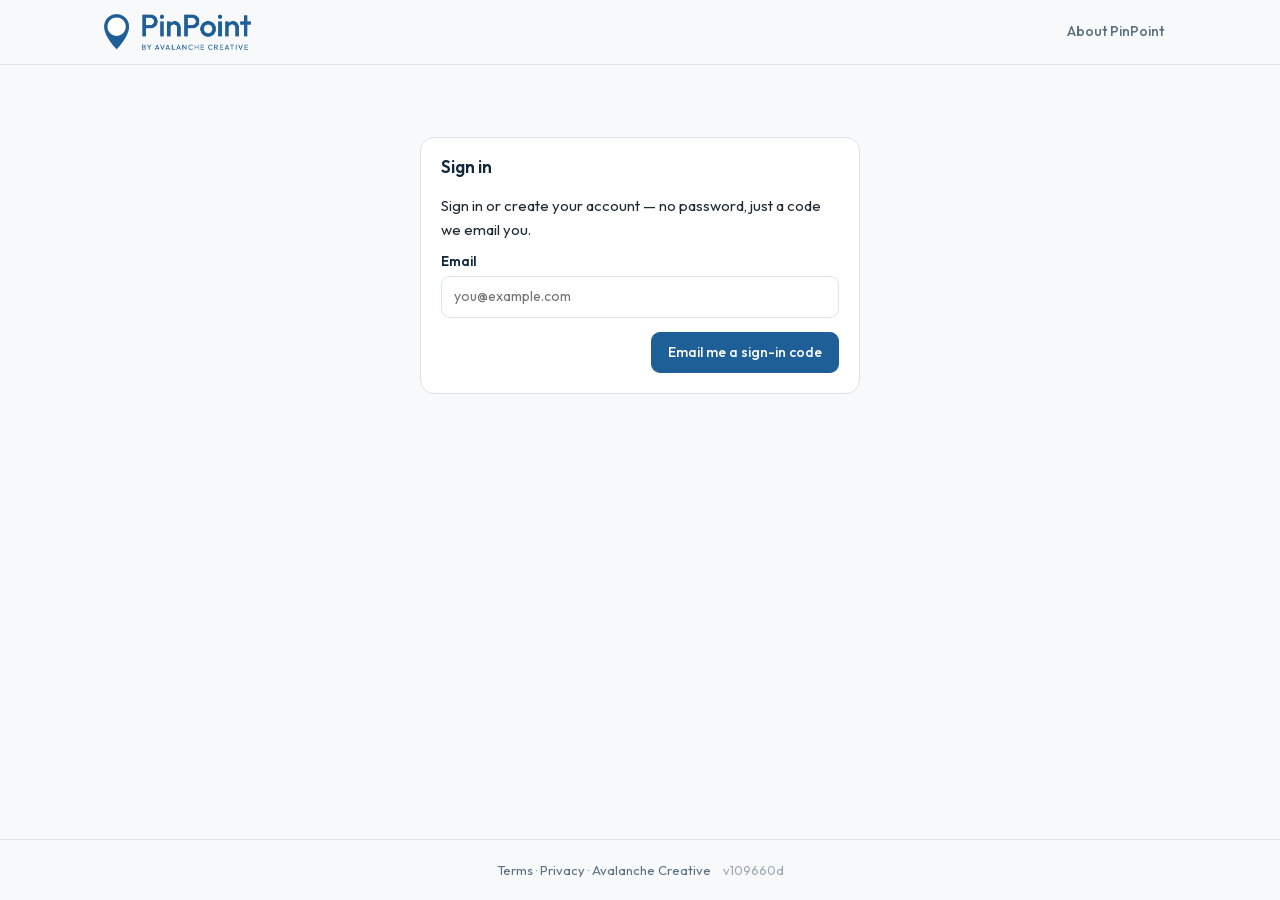
==== commit 0c93816e: "Dashboard: keep half-typed forms when returning to the tab" ====
--- a/app/index.html
+++ b/app/index.html
@@ -9,7 +9,7 @@
   <link rel="stylesheet" href="app.css">
 </head>
 <body>
-  <div id="app" data-version="ac44022"></div>
+  <div id="app" data-version="109660d"></div>
   <script src="app.js"></script>
 </body>
 </html>
--- a/app/app.css
+++ b/app/app.css
@@ -1,2492 +1 @@
-/* dashboard/src/fonts.css */
-@font-face {
-  font-family: "JetBrains Mono";
-  font-style: normal;
-  font-weight: 400;
-  font-display: swap;
-  src: url(fonts/0690281f.woff2) format("woff2");
-  unicode-range:
-    U+0460-052F,
-    U+1C80-1C8A,
-    U+20B4,
-    U+2DE0-2DFF,
-    U+A640-A69F,
-    U+FE2E-FE2F;
-}
-@font-face {
-  font-family: "JetBrains Mono";
-  font-style: normal;
-  font-weight: 400;
-  font-display: swap;
-  src: url(fonts/81211346.woff2) format("woff2");
-  unicode-range:
-    U+0301,
-    U+0400-045F,
-    U+0490-0491,
-    U+04B0-04B1,
-    U+2116;
-}
-@font-face {
-  font-family: "JetBrains Mono";
-  font-style: normal;
-  font-weight: 400;
-  font-display: swap;
-  src: url(fonts/811c9864.woff2) format("woff2");
-  unicode-range:
-    U+0370-0377,
-    U+037A-037F,
-    U+0384-038A,
-    U+038C,
-    U+038E-03A1,
-    U+03A3-03FF;
-}
-@font-face {
-  font-family: "JetBrains Mono";
-  font-style: normal;
-  font-weight: 400;
-  font-display: swap;
-  src: url(fonts/e1e8e48d.woff2) format("woff2");
-  unicode-range:
-    U+0102-0103,
-    U+0110-0111,
-    U+0128-0129,
-    U+0168-0169,
-    U+01A0-01A1,
-    U+01AF-01B0,
-    U+0300-0301,
-    U+0303-0304,
-    U+0308-0309,
-    U+0323,
-    U+0329,
-    U+1EA0-1EF9,
-    U+20AB;
-}
-@font-face {
-  font-family: "JetBrains Mono";
-  font-style: normal;
-  font-weight: 400;
-  font-display: swap;
-  src: url(fonts/140e25a5.woff2) format("woff2");
-  unicode-range:
-    U+0100-02BA,
-    U+02BD-02C5,
-    U+02C7-02CC,
-    U+02CE-02D7,
-    U+02DD-02FF,
-    U+0304,
-    U+0308,
-    U+0329,
-    U+1D00-1DBF,
-    U+1E00-1E9F,
-    U+1EF2-1EFF,
-    U+2020,
-    U+20A0-20AB,
-    U+20AD-20C0,
-    U+2113,
-    U+2C60-2C7F,
-    U+A720-A7FF;
-}
-@font-face {
-  font-family: "JetBrains Mono";
-  font-style: normal;
-  font-weight: 400;
-  font-display: swap;
-  src: url(fonts/521717e2.woff2) format("woff2");
-  unicode-range:
-    U+0000-00FF,
-    U+0131,
-    U+0152-0153,
-    U+02BB-02BC,
-    U+02C6,
-    U+02DA,
-    U+02DC,
-    U+0304,
-    U+0308,
-    U+0329,
-    U+2000-206F,
-    U+20AC,
-    U+2122,
-    U+2191,
-    U+2193,
-    U+2212,
-    U+2215,
-    U+FEFF,
-    U+FFFD;
-}
-@font-face {
-  font-family: "JetBrains Mono";
-  font-style: normal;
-  font-weight: 500;
-  font-display: swap;
-  src: url(fonts/0690281f.woff2) format("woff2");
-  unicode-range:
-    U+0460-052F,
-    U+1C80-1C8A,
-    U+20B4,
-    U+2DE0-2DFF,
-    U+A640-A69F,
-    U+FE2E-FE2F;
-}
-@font-face {
-  font-family: "JetBrains Mono";
-  font-style: normal;
-  font-weight: 500;
-  font-display: swap;
-  src: url(fonts/81211346.woff2) format("woff2");
-  unicode-range:
-    U+0301,
-    U+0400-045F,
-    U+0490-0491,
-    U+04B0-04B1,
-    U+2116;
-}
-@font-face {
-  font-family: "JetBrains Mono";
-  font-style: normal;
-  font-weight: 500;
-  font-display: swap;
-  src: url(fonts/811c9864.woff2) format("woff2");
-  unicode-range:
-    U+0370-0377,
-    U+037A-037F,
-    U+0384-038A,
-    U+038C,
-    U+038E-03A1,
-    U+03A3-03FF;
-}
-@font-face {
-  font-family: "JetBrains Mono";
-  font-style: normal;
-  font-weight: 500;
-  font-display: swap;
-  src: url(fonts/e1e8e48d.woff2) format("woff2");
-  unicode-range:
-    U+0102-0103,
-    U+0110-0111,
-    U+0128-0129,
-    U+0168-0169,
-    U+01A0-01A1,
-    U+01AF-01B0,
-    U+0300-0301,
-    U+0303-0304,
-    U+0308-0309,
-    U+0323,
-    U+0329,
-    U+1EA0-1EF9,
-    U+20AB;
-}
-@font-face {
-  font-family: "JetBrains Mono";
-  font-style: normal;
-  font-weight: 500;
-  font-display: swap;
-  src: url(fonts/140e25a5.woff2) format("woff2");
-  unicode-range:
-    U+0100-02BA,
-    U+02BD-02C5,
-    U+02C7-02CC,
-    U+02CE-02D7,
-    U+02DD-02FF,
-    U+0304,
-    U+0308,
-    U+0329,
-    U+1D00-1DBF,
-    U+1E00-1E9F,
-    U+1EF2-1EFF,
-    U+2020,
-    U+20A0-20AB,
-    U+20AD-20C0,
-    U+2113,
-    U+2C60-2C7F,
-    U+A720-A7FF;
-}
-@font-face {
-  font-family: "JetBrains Mono";
-  font-style: normal;
-  font-weight: 500;
-  font-display: swap;
-  src: url(fonts/521717e2.woff2) format("woff2");
-  unicode-range:
-    U+0000-00FF,
-    U+0131,
-    U+0152-0153,
-    U+02BB-02BC,
-    U+02C6,
-    U+02DA,
-    U+02DC,
-    U+0304,
-    U+0308,
-    U+0329,
-    U+2000-206F,
-    U+20AC,
-    U+2122,
-    U+2191,
-    U+2193,
-    U+2212,
-    U+2215,
-    U+FEFF,
-    U+FFFD;
-}
-@font-face {
-  font-family: "Outfit";
-  font-style: normal;
-  font-weight: 300;
-  font-display: swap;
-  src: url(fonts/7fb3c732.woff2) format("woff2");
-  unicode-range:
-    U+0100-02BA,
-    U+02BD-02C5,
-    U+02C7-02CC,
-    U+02CE-02D7,
-    U+02DD-02FF,
-    U+0304,
-    U+0308,
-    U+0329,
-    U+1D00-1DBF,
-    U+1E00-1E9F,
-    U+1EF2-1EFF,
-    U+2020,
-    U+20A0-20AB,
-    U+20AD-20C0,
-    U+2113,
-    U+2C60-2C7F,
-    U+A720-A7FF;
-}
-@font-face {
-  font-family: "Outfit";
-  font-style: normal;
-  font-weight: 300;
-  font-display: swap;
-  src: url(fonts/8c0fd5c3.woff2) format("woff2");
-  unicode-range:
-    U+0000-00FF,
-    U+0131,
-    U+0152-0153,
-    U+02BB-02BC,
-    U+02C6,
-    U+02DA,
-    U+02DC,
-    U+0304,
-    U+0308,
-    U+0329,
-    U+2000-206F,
-    U+20AC,
-    U+2122,
-    U+2191,
-    U+2193,
-    U+2212,
-    U+2215,
-    U+FEFF,
-    U+FFFD;
-}
-@font-face {
-  font-family: "Outfit";
-  font-style: normal;
-  font-weight: 400;
-  font-display: swap;
-  src: url(fonts/7fb3c732.woff2) format("woff2");
-  unicode-range:
-    U+0100-02BA,
-    U+02BD-02C5,
-    U+02C7-02CC,
-    U+02CE-02D7,
-    U+02DD-02FF,
-    U+0304,
-    U+0308,
-    U+0329,
-    U+1D00-1DBF,
-    U+1E00-1E9F,
-    U+1EF2-1EFF,
-    U+2020,
-    U+20A0-20AB,
-    U+20AD-20C0,
-    U+2113,
-    U+2C60-2C7F,
-    U+A720-A7FF;
-}
-@font-face {
-  font-family: "Outfit";
-  font-style: normal;
-  font-weight: 400;
-  font-display: swap;
-  src: url(fonts/8c0fd5c3.woff2) format("woff2");
-  unicode-range:
-    U+0000-00FF,
-    U+0131,
-    U+0152-0153,
-    U+02BB-02BC,
-    U+02C6,
-    U+02DA,
-    U+02DC,
-    U+0304,
-    U+0308,
-    U+0329,
-    U+2000-206F,
-    U+20AC,
-    U+2122,
-    U+2191,
-    U+2193,
-    U+2212,
-    U+2215,
-    U+FEFF,
-    U+FFFD;
-}
-@font-face {
-  font-family: "Outfit";
-  font-style: normal;
-  font-weight: 500;
-  font-display: swap;
-  src: url(fonts/7fb3c732.woff2) format("woff2");
-  unicode-range:
-    U+0100-02BA,
-    U+02BD-02C5,
-    U+02C7-02CC,
-    U+02CE-02D7,
-    U+02DD-02FF,
-    U+0304,
-    U+0308,
-    U+0329,
-    U+1D00-1DBF,
-    U+1E00-1E9F,
-    U+1EF2-1EFF,
-    U+2020,
-    U+20A0-20AB,
-    U+20AD-20C0,
-    U+2113,
-    U+2C60-2C7F,
-    U+A720-A7FF;
-}
-@font-face {
-  font-family: "Outfit";
-  font-style: normal;
-  font-weight: 500;
-  font-display: swap;
-  src: url(fonts/8c0fd5c3.woff2) format("woff2");
-  unicode-range:
-    U+0000-00FF,
-    U+0131,
-    U+0152-0153,
-    U+02BB-02BC,
-    U+02C6,
-    U+02DA,
-    U+02DC,
-    U+0304,
-    U+0308,
-    U+0329,
-    U+2000-206F,
-    U+20AC,
-    U+2122,
-    U+2191,
-    U+2193,
-    U+2212,
-    U+2215,
-    U+FEFF,
-    U+FFFD;
-}
-@font-face {
-  font-family: "Outfit";
-  font-style: normal;
-  font-weight: 600;
-  font-display: swap;
-  src: url(fonts/7fb3c732.woff2) format("woff2");
-  unicode-range:
-    U+0100-02BA,
-    U+02BD-02C5,
-    U+02C7-02CC,
-    U+02CE-02D7,
-    U+02DD-02FF,
-    U+0304,
-    U+0308,
-    U+0329,
-    U+1D00-1DBF,
-    U+1E00-1E9F,
-    U+1EF2-1EFF,
-    U+2020,
-    U+20A0-20AB,
-    U+20AD-20C0,
-    U+2113,
-    U+2C60-2C7F,
-    U+A720-A7FF;
-}
-@font-face {
-  font-family: "Outfit";
-  font-style: normal;
-  font-weight: 600;
-  font-display: swap;
-  src: url(fonts/8c0fd5c3.woff2) format("woff2");
-  unicode-range:
-    U+0000-00FF,
-    U+0131,
-    U+0152-0153,
-    U+02BB-02BC,
-    U+02C6,
-    U+02DA,
-    U+02DC,
-    U+0304,
-    U+0308,
-    U+0329,
-    U+2000-206F,
-    U+20AC,
-    U+2122,
-    U+2191,
-    U+2193,
-    U+2212,
-    U+2215,
-    U+FEFF,
-    U+FFFD;
-}
-@font-face {
-  font-family: "Outfit";
-  font-style: normal;
-  font-weight: 700;
-  font-display: swap;
-  src: url(fonts/7fb3c732.woff2) format("woff2");
-  unicode-range:
-    U+0100-02BA,
-    U+02BD-02C5,
-    U+02C7-02CC,
-    U+02CE-02D7,
-    U+02DD-02FF,
-    U+0304,
-    U+0308,
-    U+0329,
-    U+1D00-1DBF,
-    U+1E00-1E9F,
-    U+1EF2-1EFF,
-    U+2020,
-    U+20A0-20AB,
-    U+20AD-20C0,
-    U+2113,
-    U+2C60-2C7F,
-    U+A720-A7FF;
-}
-@font-face {
-  font-family: "Outfit";
-  font-style: normal;
-  font-weight: 700;
-  font-display: swap;
-  src: url(fonts/8c0fd5c3.woff2) format("woff2");
-  unicode-range:
-    U+0000-00FF,
-    U+0131,
-    U+0152-0153,
-    U+02BB-02BC,
-    U+02C6,
-    U+02DA,
-    U+02DC,
-    U+0304,
-    U+0308,
-    U+0329,
-    U+2000-206F,
-    U+20AC,
-    U+2122,
-    U+2191,
-    U+2193,
-    U+2212,
-    U+2215,
-    U+FEFF,
-    U+FFFD;
-}
-@font-face {
-  font-family: "JetBrains Mono";
-  font-style: normal;
-  font-weight: 400;
-  font-display: swap;
-  src: url(fonts/0690281f.woff2) format("woff2");
-  unicode-range:
-    U+0460-052F,
-    U+1C80-1C8A,
-    U+20B4,
-    U+2DE0-2DFF,
-    U+A640-A69F,
-    U+FE2E-FE2F;
-}
-@font-face {
-  font-family: "JetBrains Mono";
-  font-style: normal;
-  font-weight: 400;
-  font-display: swap;
-  src: url(fonts/81211346.woff2) format("woff2");
-  unicode-range:
-    U+0301,
-    U+0400-045F,
-    U+0490-0491,
-    U+04B0-04B1,
-    U+2116;
-}
-@font-face {
-  font-family: "JetBrains Mono";
-  font-style: normal;
-  font-weight: 400;
-  font-display: swap;
-  src: url(fonts/811c9864.woff2) format("woff2");
-  unicode-range:
-    U+0370-0377,
-    U+037A-037F,
-    U+0384-038A,
-    U+038C,
-    U+038E-03A1,
-    U+03A3-03FF;
-}
-@font-face {
-  font-family: "JetBrains Mono";
-  font-style: normal;
-  font-weight: 400;
-  font-display: swap;
-  src: url(fonts/e1e8e48d.woff2) format("woff2");
-  unicode-range:
-    U+0102-0103,
-    U+0110-0111,
-    U+0128-0129,
-    U+0168-0169,
-    U+01A0-01A1,
-    U+01AF-01B0,
-    U+0300-0301,
-    U+0303-0304,
-    U+0308-0309,
-    U+0323,
-    U+0329,
-    U+1EA0-1EF9,
-    U+20AB;
-}
-@font-face {
-  font-family: "JetBrains Mono";
-  font-style: normal;
-  font-weight: 400;
-  font-display: swap;
-  src: url(fonts/140e25a5.woff2) format("woff2");
-  unicode-range:
-    U+0100-02BA,
-    U+02BD-02C5,
-    U+02C7-02CC,
-    U+02CE-02D7,
-    U+02DD-02FF,
-    U+0304,
-    U+0308,
-    U+0329,
-    U+1D00-1DBF,
-    U+1E00-1E9F,
-    U+1EF2-1EFF,
-    U+2020,
-    U+20A0-20AB,
-    U+20AD-20C0,
-    U+2113,
-    U+2C60-2C7F,
-    U+A720-A7FF;
-}
-@font-face {
-  font-family: "JetBrains Mono";
-  font-style: normal;
-  font-weight: 400;
-  font-display: swap;
-  src: url(fonts/521717e2.woff2) format("woff2");
-  unicode-range:
-    U+0000-00FF,
-    U+0131,
-    U+0152-0153,
-    U+02BB-02BC,
-    U+02C6,
-    U+02DA,
-    U+02DC,
-    U+0304,
-    U+0308,
-    U+0329,
-    U+2000-206F,
-    U+20AC,
-    U+2122,
-    U+2191,
-    U+2193,
-    U+2212,
-    U+2215,
-    U+FEFF,
-    U+FFFD;
-}
-@font-face {
-  font-family: "JetBrains Mono";
-  font-style: normal;
-  font-weight: 500;
-  font-display: swap;
-  src: url(fonts/0690281f.woff2) format("woff2");
-  unicode-range:
-    U+0460-052F,
-    U+1C80-1C8A,
-    U+20B4,
-    U+2DE0-2DFF,
-    U+A640-A69F,
-    U+FE2E-FE2F;
-}
-@font-face {
-  font-family: "JetBrains Mono";
-  font-style: normal;
-  font-weight: 500;
-  font-display: swap;
-  src: url(fonts/81211346.woff2) format("woff2");
-  unicode-range:
-    U+0301,
-    U+0400-045F,
-    U+0490-0491,
-    U+04B0-04B1,
-    U+2116;
-}
-@font-face {
-  font-family: "JetBrains Mono";
-  font-style: normal;
-  font-weight: 500;
-  font-display: swap;
-  src: url(fonts/811c9864.woff2) format("woff2");
-  unicode-range:
-    U+0370-0377,
-    U+037A-037F,
-    U+0384-038A,
-    U+038C,
-    U+038E-03A1,
-    U+03A3-03FF;
-}
-@font-face {
-  font-family: "JetBrains Mono";
-  font-style: normal;
-  font-weight: 500;
-  font-display: swap;
-  src: url(fonts/e1e8e48d.woff2) format("woff2");
-  unicode-range:
-    U+0102-0103,
-    U+0110-0111,
-    U+0128-0129,
-    U+0168-0169,
-    U+01A0-01A1,
-    U+01AF-01B0,
-    U+0300-0301,
-    U+0303-0304,
-    U+0308-0309,
-    U+0323,
-    U+0329,
-    U+1EA0-1EF9,
-    U+20AB;
-}
-@font-face {
-  font-family: "JetBrains Mono";
-  font-style: normal;
-  font-weight: 500;
-  font-display: swap;
-  src: url(fonts/140e25a5.woff2) format("woff2");
-  unicode-range:
-    U+0100-02BA,
-    U+02BD-02C5,
-    U+02C7-02CC,
-    U+02CE-02D7,
-    U+02DD-02FF,
-    U+0304,
-    U+0308,
-    U+0329,
-    U+1D00-1DBF,
-    U+1E00-1E9F,
-    U+1EF2-1EFF,
-    U+2020,
-    U+20A0-20AB,
-    U+20AD-20C0,
-    U+2113,
-    U+2C60-2C7F,
-    U+A720-A7FF;
-}
-@font-face {
-  font-family: "JetBrains Mono";
-  font-style: normal;
-  font-weight: 500;
-  font-display: swap;
-  src: url(fonts/521717e2.woff2) format("woff2");
-  unicode-range:
-    U+0000-00FF,
-    U+0131,
-    U+0152-0153,
-    U+02BB-02BC,
-    U+02C6,
-    U+02DA,
-    U+02DC,
-    U+0304,
-    U+0308,
-    U+0329,
-    U+2000-206F,
-    U+20AC,
-    U+2122,
-    U+2191,
-    U+2193,
-    U+2212,
-    U+2215,
-    U+FEFF,
-    U+FFFD;
-}
-@font-face {
-  font-family: "Outfit";
-  font-style: normal;
-  font-weight: 300;
-  font-display: swap;
-  src: url(fonts/7fb3c732.woff2) format("woff2");
-  unicode-range:
-    U+0100-02BA,
-    U+02BD-02C5,
-    U+02C7-02CC,
-    U+02CE-02D7,
-    U+02DD-02FF,
-    U+0304,
-    U+0308,
-    U+0329,
-    U+1D00-1DBF,
-    U+1E00-1E9F,
-    U+1EF2-1EFF,
-    U+2020,
-    U+20A0-20AB,
-    U+20AD-20C0,
-    U+2113,
-    U+2C60-2C7F,
-    U+A720-A7FF;
-}
-@font-face {
-  font-family: "Outfit";
-  font-style: normal;
-  font-weight: 300;
-  font-display: swap;
-  src: url(fonts/8c0fd5c3.woff2) format("woff2");
-  unicode-range:
-    U+0000-00FF,
-    U+0131,
-    U+0152-0153,
-    U+02BB-02BC,
-    U+02C6,
-    U+02DA,
-    U+02DC,
-    U+0304,
-    U+0308,
-    U+0329,
-    U+2000-206F,
-    U+20AC,
-    U+2122,
-    U+2191,
-    U+2193,
-    U+2212,
-    U+2215,
-    U+FEFF,
-    U+FFFD;
-}
-@font-face {
-  font-family: "Outfit";
-  font-style: normal;
-  font-weight: 400;
-  font-display: swap;
-  src: url(fonts/7fb3c732.woff2) format("woff2");
-  unicode-range:
-    U+0100-02BA,
-    U+02BD-02C5,
-    U+02C7-02CC,
-    U+02CE-02D7,
-    U+02DD-02FF,
-    U+0304,
-    U+0308,
-    U+0329,
-    U+1D00-1DBF,
-    U+1E00-1E9F,
-    U+1EF2-1EFF,
-    U+2020,
-    U+20A0-20AB,
-    U+20AD-20C0,
-    U+2113,
-    U+2C60-2C7F,
-    U+A720-A7FF;
-}
-@font-face {
-  font-family: "Outfit";
-  font-style: normal;
-  font-weight: 400;
-  font-display: swap;
-  src: url(fonts/8c0fd5c3.woff2) format("woff2");
-  unicode-range:
-    U+0000-00FF,
-    U+0131,
-    U+0152-0153,
-    U+02BB-02BC,
-    U+02C6,
-    U+02DA,
-    U+02DC,
-    U+0304,
-    U+0308,
-    U+0329,
-    U+2000-206F,
-    U+20AC,
-    U+2122,
-    U+2191,
-    U+2193,
-    U+2212,
-    U+2215,
-    U+FEFF,
-    U+FFFD;
-}
-@font-face {
-  font-family: "Outfit";
-  font-style: normal;
-  font-weight: 500;
-  font-display: swap;
-  src: url(fonts/7fb3c732.woff2) format("woff2");
-  unicode-range:
-    U+0100-02BA,
-    U+02BD-02C5,
-    U+02C7-02CC,
-    U+02CE-02D7,
-    U+02DD-02FF,
-    U+0304,
-    U+0308,
-    U+0329,
-    U+1D00-1DBF,
-    U+1E00-1E9F,
-    U+1EF2-1EFF,
-    U+2020,
-    U+20A0-20AB,
-    U+20AD-20C0,
-    U+2113,
-    U+2C60-2C7F,
-    U+A720-A7FF;
-}
-@font-face {
-  font-family: "Outfit";
-  font-style: normal;
-  font-weight: 500;
-  font-display: swap;
-  src: url(fonts/8c0fd5c3.woff2) format("woff2");
-  unicode-range:
-    U+0000-00FF,
-    U+0131,
-    U+0152-0153,
-    U+02BB-02BC,
-    U+02C6,
-    U+02DA,
-    U+02DC,
-    U+0304,
-    U+0308,
-    U+0329,
-    U+2000-206F,
-    U+20AC,
-    U+2122,
-    U+2191,
-    U+2193,
-    U+2212,
-    U+2215,
-    U+FEFF,
-    U+FFFD;
-}
-@font-face {
-  font-family: "Outfit";
-  font-style: normal;
-  font-weight: 600;
-  font-display: swap;
-  src: url(fonts/7fb3c732.woff2) format("woff2");
-  unicode-range:
-    U+0100-02BA,
-    U+02BD-02C5,
-    U+02C7-02CC,
-    U+02CE-02D7,
-    U+02DD-02FF,
-    U+0304,
-    U+0308,
-    U+0329,
-    U+1D00-1DBF,
-    U+1E00-1E9F,
-    U+1EF2-1EFF,
-    U+2020,
-    U+20A0-20AB,
-    U+20AD-20C0,
-    U+2113,
-    U+2C60-2C7F,
-    U+A720-A7FF;
-}
-@font-face {
-  font-family: "Outfit";
-  font-style: normal;
-  font-weight: 600;
-  font-display: swap;
-  src: url(fonts/8c0fd5c3.woff2) format("woff2");
-  unicode-range:
-    U+0000-00FF,
-    U+0131,
-    U+0152-0153,
-    U+02BB-02BC,
-    U+02C6,
-    U+02DA,
-    U+02DC,
-    U+0304,
-    U+0308,
-    U+0329,
-    U+2000-206F,
-    U+20AC,
-    U+2122,
-    U+2191,
-    U+2193,
-    U+2212,
-    U+2215,
-    U+FEFF,
-    U+FFFD;
-}
-@font-face {
-  font-family: "Outfit";
-  font-style: normal;
-  font-weight: 700;
-  font-display: swap;
-  src: url(fonts/7fb3c732.woff2) format("woff2");
-  unicode-range:
-    U+0100-02BA,
-    U+02BD-02C5,
-    U+02C7-02CC,
-    U+02CE-02D7,
-    U+02DD-02FF,
-    U+0304,
-    U+0308,
-    U+0329,
-    U+1D00-1DBF,
-    U+1E00-1E9F,
-    U+1EF2-1EFF,
-    U+2020,
-    U+20A0-20AB,
-    U+20AD-20C0,
-    U+2113,
-    U+2C60-2C7F,
-    U+A720-A7FF;
-}
-@font-face {
-  font-family: "Outfit";
-  font-style: normal;
-  font-weight: 700;
-  font-display: swap;
-  src: url(fonts/8c0fd5c3.woff2) format("woff2");
-  unicode-range:
-    U+0000-00FF,
-    U+0131,
-    U+0152-0153,
-    U+02BB-02BC,
-    U+02C6,
-    U+02DA,
-    U+02DC,
-    U+0304,
-    U+0308,
-    U+0329,
-    U+2000-206F,
-    U+20AC,
-    U+2122,
-    U+2191,
-    U+2193,
-    U+2212,
-    U+2215,
-    U+FEFF,
-    U+FFFD;
-}
-
-/* dashboard/src/styles.css */
-:root {
-  --blue: #1D5F96;
-  --blue-dark: #164A75;
-  --navy: #10283D;
-  --ink: #1F2A33;
-  --muted: #5A6F80;
-  --line: #DCE4EB;
-  --line-soft: #E8EEF3;
-  --page: #F7F9FB;
-  --tint: #EEF4F9;
-  --sky: #5BC4E8;
-  --ok: #1F6B45;
-  --ok-bg: #E4F5EC;
-  --warn: #8A5A00;
-  --warn-bg: #FFF1D6;
-  --danger: #B32D2E;
-  --radius: 14px;
-}
-* {
-  box-sizing: border-box;
-}
-html,
-body {
-  margin: 0;
-  background: var(--page);
-  color: var(--ink);
-  font:
-    15px/1.55 Outfit,
-    "Segoe UI",
-    Helvetica,
-    Arial,
-    sans-serif;
-  -webkit-font-smoothing: antialiased;
-}
-a {
-  color: var(--blue);
-  text-decoration: none;
-}
-a:hover {
-  color: var(--blue-dark);
-}
-h1,
-h2,
-h3,
-h4 {
-  color: var(--navy);
-  letter-spacing: -.01em;
-  line-height: 1.15;
-  margin: 0;
-}
-code,
-.code,
-textarea.code,
-input.code {
-  font-family:
-    "JetBrains Mono",
-    ui-monospace,
-    Menlo,
-    monospace;
-  font-size: 12.5px;
-}
-code {
-  background: var(--tint);
-  color: var(--blue-dark);
-  padding: 1px 6px;
-  border-radius: 5px;
-  overflow-wrap: anywhere;
-}
-.shell {
-  min-height: 100vh;
-  display: flex;
-  flex-direction: column;
-}
-header {
-  position: sticky;
-  top: 0;
-  z-index: 20;
-  background: rgba(247, 249, 251, .92);
-  backdrop-filter: blur(10px);
-  border-bottom: 1px solid var(--line);
-}
-header .bar {
-  max-width: 1120px;
-  margin: 0 auto;
-  padding: 0 24px;
-  height: 64px;
-  display: flex;
-  align-items: center;
-  justify-content: space-between;
-  gap: 20px;
-}
-header .brand {
-  display: flex;
-  align-items: center;
-}
-header .brand img.logo {
-  height: 36px;
-  width: auto;
-  display: block;
-}
-header nav {
-  display: flex;
-  align-items: center;
-  gap: 4px;
-}
-header nav a {
-  color: var(--muted);
-  font-weight: 500;
-  padding: 8px 12px;
-  border-radius: 8px;
-  font-size: 14px;
-}
-header nav a:hover {
-  color: var(--navy);
-  background: #fff;
-}
-header nav a.active {
-  color: var(--navy);
-  background: #fff;
-  box-shadow: inset 0 0 0 1px var(--line);
-}
-main {
-  flex: 1;
-  width: 100%;
-  max-width: 760px;
-  margin: 0 auto;
-  padding: 32px 24px 56px;
-  min-width: 0;
-}
-main.wide {
-  max-width: 1120px;
-}
-footer {
-  border-top: 1px solid var(--line);
-  padding: 20px 24px;
-  font-size: 13px;
-  color: var(--muted);
-  text-align: center;
-}
-footer a {
-  color: var(--muted);
-}
-footer .ver {
-  margin-left: 12px;
-  opacity: .6;
-}
-.page-head {
-  display: flex;
-  flex-wrap: wrap;
-  align-items: flex-end;
-  justify-content: space-between;
-  gap: 14px;
-  margin-bottom: 22px;
-}
-.page-head h1 {
-  font-size: 28px;
-  font-weight: 600;
-}
-.page-head .sub {
-  color: var(--muted);
-  margin-top: 4px;
-  font-size: 14px;
-}
-.page-head .actions {
-  display: flex;
-  gap: 8px;
-  flex-wrap: wrap;
-  align-items: center;
-}
-.psearch {
-  width: 240px;
-  padding: 9px 12px 9px 34px;
-  font-size: 14px;
-  background: #fff url("data:image/svg+xml,%3Csvg xmlns='http://www.w3.org/2000/svg' width='16' height='16' viewBox='0 0 24 24' fill='none' stroke='%235A6F80' stroke-width='2' stroke-linecap='round'%3E%3Ccircle cx='11' cy='11' r='7'/%3E%3Cpath d='M20 20l-3.5-3.5'/%3E%3C/svg%3E") no-repeat 11px center;
-}
-@media (max-width: 640px) {
-  .psearch {
-    width: 100%;
-  }
-}
-.card {
-  background: #fff;
-  border: 1px solid var(--line);
-  border-radius: var(--radius);
-  margin-bottom: 18px;
-  overflow: hidden;
-  scroll-margin-top: 84px;
-}
-.card-head {
-  padding: 16px 20px 0;
-  font-size: 17px;
-  font-weight: 600;
-  color: var(--navy);
-}
-.card-head .head-row {
-  display: flex;
-  align-items: center;
-  justify-content: space-between;
-  gap: 10px;
-}
-.card-body {
-  padding: 14px 20px 20px;
-}
-.card-body h4 {
-  margin: 18px 0 6px;
-  font-size: 14px;
-  font-weight: 600;
-}
-.card-body p {
-  margin: 0 0 10px;
-}
-.hint {
-  font-size: 13px;
-  color: var(--muted);
-}
-.notice {
-  background: var(--warn-bg);
-  border: 1px solid #F1DFB0;
-  border-radius: 10px;
-  padding: 10px 12px;
-  margin: 10px 0;
-}
-.upsell {
-  background: var(--tint);
-  border: 1px solid #CFE0EE;
-  border-radius: 10px;
-  padding: 12px 14px;
-  color: var(--navy);
-}
-.field {
-  margin-bottom: 14px;
-}
-.field label {
-  display: block;
-  font-size: 13px;
-  font-weight: 600;
-  color: var(--navy);
-  margin-bottom: 5px;
-}
-input:not([type=checkbox]):not([type=radio]):not([type=submit]):not([type=button]),
-textarea,
-select {
-  width: 100%;
-  padding: 9px 12px;
-  border: 1px solid var(--line);
-  border-radius: 9px;
-  font: inherit;
-  font-size: 14px;
-  background: #fff;
-  color: var(--ink);
-}
-input:focus,
-textarea:focus,
-select:focus {
-  outline: none;
-  border-color: var(--blue);
-  box-shadow: 0 0 0 3px rgba(29, 95, 150, .15);
-}
-input[readonly] {
-  background: var(--page);
-}
-label.check {
-  display: flex;
-  gap: 10px;
-  align-items: flex-start;
-  font-size: 14px;
-  margin: 8px 0 14px;
-}
-label.check input {
-  margin-top: 3px;
-}
-.btn-row {
-  display: flex;
-  gap: 8px;
-  justify-content: flex-end;
-  margin-top: 8px;
-  flex-wrap: wrap;
-}
-.inline {
-  display: flex;
-  gap: 8px;
-  align-items: center;
-  flex-wrap: wrap;
-}
-.inline input {
-  flex: 1 1 180px;
-  width: auto;
-  min-width: 0;
-}
-.copy-box {
-  display: flex;
-  gap: 6px;
-  align-items: flex-start;
-  margin: 6px 0 12px;
-}
-.copy-box input,
-.copy-box textarea {
-  flex: 1;
-  min-width: 0;
-}
-.btn {
-  display: inline-flex;
-  align-items: center;
-  justify-content: center;
-  gap: 6px;
-  background: var(--blue);
-  color: #fff;
-  border: 1px solid var(--blue);
-  border-radius: 9px;
-  padding: 9px 16px;
-  font: inherit;
-  font-size: 14px;
-  font-weight: 500;
-  cursor: pointer;
-  text-decoration: none;
-  transition: .15s;
-  white-space: nowrap;
-}
-.btn:hover {
-  background: var(--blue-dark);
-  border-color: var(--blue-dark);
-  color: #fff;
-}
-.btn:disabled,
-.btn-disabled {
-  opacity: .55;
-  cursor: default;
-}
-.btn-ghost {
-  background: #fff;
-  color: var(--navy);
-  border-color: #C9D6E0;
-}
-.btn-ghost:hover {
-  background: var(--tint);
-  color: var(--navy);
-  border-color: var(--blue);
-}
-.btn-danger {
-  background: var(--danger);
-  border-color: var(--danger);
-}
-.btn-danger:hover {
-  background: #8f2324;
-  border-color: #8f2324;
-}
-.btn-sm {
-  padding: 5px 11px;
-  font-size: 13px;
-  border-radius: 8px;
-}
-.rows {
-  display: flex;
-  flex-direction: column;
-  gap: 8px;
-}
-.row {
-  display: flex;
-  justify-content: space-between;
-  align-items: center;
-  gap: 12px;
-  padding: 12px 14px;
-  border: 1px solid var(--line-soft);
-  border-radius: 10px;
-  text-decoration: none;
-  color: inherit;
-  background: #fff;
-}
-a.row:hover {
-  border-color: var(--blue);
-}
-.row-title {
-  font-weight: 600;
-  color: var(--navy);
-}
-.row-meta {
-  display: flex;
-  gap: 8px;
-  align-items: center;
-}
-.badge {
-  display: inline-block;
-  font-size: 11px;
-  font-weight: 600;
-  letter-spacing: .02em;
-  background: var(--tint);
-  color: var(--blue-dark);
-  padding: 3px 9px;
-  border-radius: 999px;
-}
-.badge-pro {
-  background: var(--navy);
-  color: #fff;
-}
-.badge-agency {
-  background: var(--blue);
-  color: #fff;
-}
-.badge-ok {
-  background: var(--ok-bg);
-  color: var(--ok);
-}
-.steps {
-  padding-left: 20px;
-}
-.steps li {
-  margin-bottom: 6px;
-}
-.plan-line {
-  display: flex;
-  align-items: center;
-  gap: 10px;
-  flex-wrap: wrap;
-  color: var(--muted);
-  font-size: 14px;
-}
-.section-title {
-  margin: 28px 0 12px;
-  font-size: 18px;
-}
-.fav {
-  width: 20px;
-  height: 20px;
-  border-radius: 5px;
-  flex: none;
-  object-fit: contain;
-  background: #fff;
-}
-.fav-empty {
-  display: inline-block;
-  background: var(--tint);
-  box-shadow: inset 0 0 0 1px #CFE0EE;
-}
-.table-wrap {
-  background: #fff;
-  border: 1px solid var(--line);
-  border-radius: var(--radius);
-  overflow-x: auto;
-}
-.ptable {
-  width: 100%;
-  border-collapse: collapse;
-  font-size: 14px;
-}
-.ptable th {
-  text-align: left;
-  font-size: 12px;
-  font-weight: 600;
-  letter-spacing: .03em;
-  color: var(--muted);
-  padding: 12px 16px;
-  border-bottom: 1px solid var(--line);
-  white-space: nowrap;
-}
-.ptable td {
-  padding: 12px 16px;
-  border-bottom: 1px solid var(--line-soft);
-  vertical-align: middle;
-  white-space: nowrap;
-}
-.ptable td:first-child {
-  white-space: normal;
-}
-.ptable tbody tr {
-  cursor: pointer;
-}
-.ptable tbody tr:hover {
-  background: var(--page);
-}
-.ptable tbody tr:focus-visible {
-  outline: 2px solid var(--blue);
-  outline-offset: -2px;
-}
-.ptable tbody tr:last-child td {
-  border-bottom: none;
-}
-.ptable .pname {
-  display: flex;
-  align-items: center;
-  gap: 12px;
-  min-width: 200px;
-}
-.ptable .open {
-  font-weight: 600;
-  color: var(--navy);
-  white-space: nowrap;
-}
-.ptable .acts {
-  text-align: right;
-  white-space: nowrap;
-}
-.ptable .acts .btn {
-  margin-left: 6px;
-}
-.grid {
-  display: grid;
-  grid-template-columns: repeat(auto-fill, minmax(280px, 1fr));
-  gap: 16px;
-}
-.pcard {
-  display: flex;
-  flex-direction: column;
-  background: #fff;
-  border: 1px solid var(--line);
-  border-radius: var(--radius);
-  overflow: hidden;
-  color: inherit;
-  transition: .15s;
-}
-.pcard:hover {
-  border-color: var(--blue);
-  box-shadow: 0 8px 24px -14px rgba(16, 40, 61, .35);
-}
-.pcard-body {
-  display: flex;
-  flex-direction: column;
-  gap: 8px;
-  padding: 14px 16px 16px;
-  flex: 1;
-}
-.pcard .name {
-  display: flex;
-  align-items: center;
-  gap: 8px;
-  font-size: 16px;
-  font-weight: 600;
-  color: var(--navy);
-}
-.pcard .url {
-  font-size: 13px;
-  color: var(--muted);
-  word-break: break-all;
-}
-.pcard .meta {
-  display: flex;
-  gap: 8px;
-  align-items: center;
-  flex-wrap: wrap;
-  margin-top: auto;
-  font-size: 13px;
-  color: var(--muted);
-}
-.pcard .open {
-  font-weight: 600;
-  color: var(--navy);
-}
-.shot {
-  aspect-ratio: 8 / 5;
-  background: var(--tint);
-  border-bottom: 1px solid var(--line-soft);
-  overflow: hidden;
-}
-.shot img {
-  width: 100%;
-  height: 100%;
-  object-fit: cover;
-  object-position: top;
-  display: block;
-}
-.shot-empty {
-  display: flex;
-  align-items: center;
-  justify-content: center;
-  color: #8FA3B3;
-  font-size: 13px;
-}
-.empty {
-  border: 1px dashed var(--line);
-  border-radius: var(--radius);
-  padding: 32px;
-  text-align: center;
-  color: var(--muted);
-  background: #fff;
-}
-.two-col {
-  display: grid;
-  grid-template-columns: 200px minmax(0, 1fr);
-  gap: 28px;
-  align-items: start;
-}
-.two-col > * {
-  min-width: 0;
-}
-.side-nav {
-  position: sticky;
-  top: 84px;
-  display: flex;
-  flex-direction: column;
-  gap: 2px;
-}
-.side-nav a {
-  padding: 7px 10px;
-  border-radius: 8px;
-  color: var(--muted);
-  font-size: 14px;
-}
-.side-nav a:hover,
-.side-nav a.on {
-  background: #fff;
-  color: var(--navy);
-  box-shadow: inset 0 0 0 1px var(--line);
-}
-.side-nav .group {
-  margin: 10px 10px 4px;
-  font-size: 11px;
-  font-weight: 600;
-  letter-spacing: .06em;
-  text-transform: uppercase;
-  color: #9FB0BE;
-}
-@media (max-width: 600px) {
-  header .bar {
-    padding: 0 16px;
-    height: 56px;
-  }
-  header .brand img.logo {
-    height: 28px;
-  }
-  header nav a {
-    padding: 6px 8px;
-    font-size: 13px;
-  }
-  main {
-    padding: 20px 16px 40px;
-  }
-  .page-head h1 {
-    font-size: 24px;
-  }
-  .card-head {
-    padding: 14px 16px 0;
-  }
-  .card-body {
-    padding: 12px 16px 16px;
-  }
-  .board {
-    grid-template-columns: repeat(5, 220px);
-  }
-}
-@media (max-width: 820px) {
-  .two-col {
-    grid-template-columns: minmax(0, 1fr);
-  }
-  .side-nav {
-    position: static;
-    flex-direction: row;
-    overflow-x: auto;
-    gap: 6px;
-    padding-bottom: 6px;
-  }
-  .side-nav .group {
-    display: none;
-  }
-  .side-nav a {
-    white-space: nowrap;
-    background: #fff;
-    box-shadow: inset 0 0 0 1px var(--line);
-  }
-}
-.tabs {
-  display: flex;
-  gap: 4px;
-  margin: 0 0 22px;
-  border-bottom: 1px solid var(--line);
-  overflow-x: auto;
-  scrollbar-width: none;
-}
-.tabs::-webkit-scrollbar {
-  display: none;
-}
-.tabs a {
-  position: relative;
-  padding: 10px 14px 12px;
-  color: var(--muted);
-  font-weight: 500;
-  font-size: 15px;
-  white-space: nowrap;
-}
-.tabs a:hover {
-  color: var(--navy);
-}
-.tabs a.on {
-  color: var(--navy);
-  font-weight: 600;
-}
-.tabs a.on::after {
-  content: "";
-  position: absolute;
-  left: 10px;
-  right: 10px;
-  bottom: -1px;
-  height: 3px;
-  border-radius: 3px 3px 0 0;
-  background: var(--blue);
-}
-.ds-subhead {
-  display: flex;
-  flex-wrap: wrap;
-  align-items: flex-end;
-  justify-content: space-between;
-  gap: 12px;
-  margin: 0 0 18px;
-}
-.ds-subhead h2 {
-  font-size: 22px;
-  font-weight: 600;
-}
-.ds-subhead .sub {
-  color: var(--muted);
-  font-size: 14px;
-  margin-top: 4px;
-}
-.auth {
-  max-width: 440px;
-  margin: 40px auto 0;
-}
-.auth .logo {
-  display: block;
-  height: 44px;
-  width: auto;
-  margin: 0 auto 22px;
-}
-.toast {
-  position: fixed;
-  left: 50%;
-  bottom: 24px;
-  transform: translateX(-50%) translateY(20px);
-  background: var(--navy);
-  color: #fff;
-  padding: 10px 16px;
-  border-radius: 10px;
-  font-size: 14px;
-  opacity: 0;
-  transition: .2s;
-  pointer-events: none;
-}
-.toast.show {
-  opacity: 1;
-  transform: translateX(-50%);
-}
-.doc {
-  max-width: 720px;
-  margin: 0 auto;
-  padding: 32px 24px 60px;
-}
-.doc h1 {
-  font-size: 30px;
-}
-.doc h2 {
-  font-size: 18px;
-  margin-top: 24px;
-}
-.plans {
-  display: grid;
-  grid-template-columns: repeat(auto-fit, minmax(200px, 1fr));
-  gap: 12px;
-  margin: 14px 0;
-}
-.plan {
-  border: 1px solid var(--line);
-  border-radius: 12px;
-  padding: 16px;
-  display: flex;
-  flex-direction: column;
-  gap: 8px;
-}
-.plan.current {
-  border-color: var(--blue);
-  box-shadow: 0 0 0 3px rgba(29, 95, 150, .12);
-}
-.plan .name {
-  font-weight: 600;
-  color: var(--navy);
-}
-.plan .price {
-  font-size: 24px;
-  font-weight: 600;
-  color: var(--navy);
-}
-.plan .price small {
-  font-size: 13px;
-  color: var(--muted);
-  font-weight: 400;
-}
-.plan ul {
-  margin: 0;
-  padding-left: 18px;
-  font-size: 13px;
-  color: var(--ink);
-}
-.plan .btn {
-  margin-top: auto;
-}
-.seg {
-  display: inline-flex;
-  border: 1px solid var(--line);
-  border-radius: 9px;
-  overflow: hidden;
-  background: #fff;
-}
-.seg button {
-  border: none;
-  background: transparent;
-  padding: 7px 14px;
-  font: inherit;
-  font-size: 14px;
-  cursor: pointer;
-  color: var(--navy);
-}
-.seg button.on {
-  background: var(--navy);
-  color: #fff;
-}
-.filters {
-  display: flex;
-  gap: 8px;
-  flex-wrap: wrap;
-  align-items: center;
-  margin-bottom: 14px;
-}
-.filters select,
-.filters input[type=search] {
-  width: auto;
-  padding: 7px 10px;
-  font-size: 13px;
-}
-.filters input[type=search] {
-  flex: 1 1 180px;
-}
-select.mini {
-  width: auto;
-  padding: 4px 8px;
-  font-size: 12.5px;
-  border-radius: 7px;
-}
-.fb {
-  border: 1px solid var(--line-soft);
-  border-radius: 10px;
-  padding: 12px 14px;
-  display: grid;
-  grid-template-columns: 1fr auto;
-  gap: 8px 12px;
-  align-items: start;
-  margin-bottom: 8px;
-  background: #fff;
-}
-.fb .txt {
-  font-weight: 500;
-  color: var(--navy);
-}
-.fb .sub {
-  font-size: 12.5px;
-  color: var(--muted);
-  margin-top: 3px;
-}
-.fb .ctl {
-  display: flex;
-  gap: 6px;
-  align-items: center;
-  flex-wrap: wrap;
-  justify-content: flex-end;
-}
-.fb.closed .txt {
-  color: var(--muted);
-}
-.st {
-  display: inline-block;
-  font-size: 11px;
-  font-weight: 600;
-  letter-spacing: .02em;
-  padding: 2px 8px;
-  border-radius: 999px;
-  background: var(--tint);
-  color: var(--blue-dark);
-}
-.st.in_progress {
-  background: var(--warn-bg);
-  color: var(--warn);
-}
-.st.resolved {
-  background: var(--ok-bg);
-  color: var(--ok);
-}
-.st.wont_fix {
-  background: #E6EAEE;
-  color: var(--muted);
-}
-.st.waiting {
-  background: #F2EDFA;
-  color: #5B3D99;
-}
-select.mini.st-waiting {
-  color: #5B3D99;
-  border-color: #D9CDF0;
-  background-color: #F2EDFA;
-}
-select.mini.st-resolved {
-  color: var(--ok);
-  border-color: #BFE7D2;
-  background-color: var(--ok-bg);
-}
-select.mini.st-in_progress {
-  color: var(--warn);
-  border-color: #EFD9A8;
-  background-color: var(--warn-bg);
-}
-.fb.waiting {
-  border-left: 3px solid #7E57C2;
-}
-.refbox {
-  display: flex;
-  align-items: center;
-  gap: 10px;
-  margin-top: 8px;
-  font-size: 13px;
-}
-.refbox img {
-  width: 96px;
-  height: 60px;
-  object-fit: cover;
-  border-radius: 6px;
-  border: 1px solid var(--line);
-}
-.chips {
-  display: inline-flex;
-  flex-wrap: wrap;
-  gap: 4px;
-  margin-top: 6px;
-}
-.chip {
-  font: inherit;
-  font-size: 11px;
-  font-weight: 600;
-  padding: 2px 8px;
-  border-radius: 999px;
-  border: 1px solid var(--line);
-  background: #fff;
-  color: var(--muted);
-  cursor: default;
-}
-button.chip {
-  cursor: pointer;
-}
-button.chip:hover {
-  border-color: var(--blue);
-  color: var(--blue);
-}
-.chip.on {
-  color: #fff;
-  border-color: transparent;
-}
-.chip.on.lb-bug {
-  background: #B32D2E;
-}
-.chip.on.lb-copy {
-  background: var(--blue);
-}
-.chip.on.lb-design {
-  background: #13A89E;
-}
-.chip.on.lb-content,
-.chip.on.lb-photo {
-  background: #C98A00;
-}
-.chip.on.lb-decision {
-  background: #7E57C2;
-}
-.chip.on.lb-feature {
-  background: #3949AB;
-}
-.triage-strip {
-  display: flex;
-  flex-wrap: wrap;
-  gap: 8px;
-  margin-bottom: 14px;
-}
-.tpill {
-  font: inherit;
-  font-size: 13px;
-  padding: 6px 12px;
-  border-radius: 999px;
-  border: 1px solid var(--line);
-  background: #fff;
-  color: var(--muted);
-  cursor: pointer;
-}
-.tpill b {
-  color: var(--navy);
-  font-weight: 600;
-}
-.tpill:hover {
-  border-color: var(--blue);
-}
-.tpill.empty {
-  opacity: .55;
-}
-.digest {
-  display: flex;
-  justify-content: space-between;
-  align-items: center;
-  gap: 16px;
-  flex-wrap: wrap;
-  margin-top: 18px;
-  padding-top: 14px;
-  border-top: 1px solid var(--line-soft);
-}
-.digest label.check {
-  white-space: nowrap;
-  align-items: center;
-}
-label.check.mgr {
-  margin: 0;
-  align-items: center;
-  font-size: 13px;
-  color: var(--muted);
-  white-space: nowrap;
-}
-.mode-row {
-  display: flex;
-  flex-direction: column;
-  gap: 8px;
-  margin: 6px 0 4px;
-}
-.mode-row label.check {
-  margin: 0;
-}
-.mode-row b {
-  font-weight: 600;
-  color: var(--navy);
-}
-.tri-row {
-  display: flex;
-  gap: 18px;
-  flex-wrap: wrap;
-  margin: 4px 0 14px;
-}
-.tri-row label.check {
-  align-items: center;
-}
-.board {
-  display: grid;
-  grid-template-columns: repeat(5, minmax(160px, 1fr));
-  gap: 10px;
-  overflow-x: auto;
-}
-.col {
-  background: var(--page);
-  border: 1px solid var(--line-soft);
-  border-radius: 12px;
-  padding: 8px;
-  min-height: 120px;
-}
-.col h5 {
-  margin: 6px 6px 10px;
-  font-size: 12px;
-  color: var(--muted);
-  text-transform: uppercase;
-  letter-spacing: .05em;
-}
-.col .cardlet {
-  background: #fff;
-  border: 1px solid var(--line-soft);
-  border-radius: 10px;
-  padding: 10px 12px;
-  margin-bottom: 8px;
-  font-size: 13px;
-  cursor: pointer;
-}
-.col .cardlet:hover {
-  border-color: var(--blue);
-}
-.col .cardlet .sub {
-  color: var(--muted);
-  font-size: 11.5px;
-  margin-top: 4px;
-}
-.kv {
-  display: grid;
-  grid-template-columns: auto 1fr;
-  gap: 4px 12px;
-  font-size: 13px;
-}
-.grid-2 {
-  display: grid;
-  grid-template-columns: repeat(auto-fit, minmax(220px, 1fr));
-  gap: 0 14px;
-}
-.pill {
-  display: inline-block;
-  font-size: 12px;
-  padding: 2px 9px;
-  border-radius: 999px;
-  background: var(--tint);
-  color: var(--blue-dark);
-  white-space: nowrap;
-}
-.pill-hard {
-  background: #FDE8E8;
-  color: var(--danger);
-}
-.ds-page .card {
-  margin-bottom: 18px;
-}
-.ds-swatches {
-  display: grid;
-  grid-template-columns: repeat(auto-fill, minmax(170px, 1fr));
-  gap: 14px;
-}
-.ds-swatch-card {
-  border: 1px solid var(--line-soft);
-  border-radius: 12px;
-  padding: 10px;
-  background: #fff;
-  min-width: 0;
-}
-.ds-chip {
-  height: 72px;
-  border-radius: 8px;
-  box-shadow: inset 0 0 0 1px rgba(0, 0, 0, .08);
-  margin-bottom: 8px;
-}
-.ds-sw-name {
-  font-weight: 600;
-  color: var(--navy);
-}
-.ds-sw-meta {
-  font-size: 12px;
-  color: var(--muted);
-  margin: 2px 0;
-}
-.ds-sw-aa {
-  display: grid;
-  grid-template-columns: 1fr auto;
-  align-items: center;
-  gap: 3px 6px;
-  margin-top: 6px;
-  font-size: 12px;
-}
-.ds-aa {
-  font-size: 11.5px;
-  padding: 1px 7px;
-  border-radius: 999px;
-  white-space: nowrap;
-}
-.ds-aa.pass {
-  background: var(--ok-bg);
-  color: var(--ok);
-}
-.ds-aa.fail {
-  background: #FDE8E8;
-  color: var(--danger);
-}
-.ds-type-row {
-  display: grid;
-  grid-template-columns: 170px 1fr;
-  gap: 16px;
-  align-items: baseline;
-  padding: 12px 0;
-  border-top: 1px solid var(--line-soft);
-  min-width: 0;
-}
-.ds-type-row > div:last-child {
-  overflow-wrap: anywhere;
-  color: var(--navy);
-}
-.ds-type-meta {
-  display: flex;
-  flex-direction: column;
-  gap: 2px;
-  font-size: 13px;
-}
-.ds-btn-row {
-  display: flex;
-  align-items: center;
-  gap: 16px;
-  padding: 10px 0;
-  border-top: 1px solid var(--line-soft);
-  flex-wrap: wrap;
-}
-.ds-btn {
-  display: inline-block;
-  padding: 11px 20px;
-  font-weight: 600;
-  font-size: 15px;
-  min-width: 150px;
-  text-align: center;
-  box-shadow: inset 0 0 0 1px rgba(0, 0, 0, .08);
-}
-.ds-surfaces {
-  display: grid;
-  grid-template-columns: repeat(auto-fill, minmax(260px, 1fr));
-  gap: 16px;
-}
-.ds-surface {
-  padding: 22px;
-  box-shadow: inset 0 0 0 1px rgba(0, 0, 0, .08);
-}
-.ds-surface-btns {
-  display: flex;
-  gap: 8px;
-  flex-wrap: wrap;
-  margin-top: 14px;
-}
-.ds-surface-btns .ds-btn {
-  min-width: 0;
-  font-size: 13px;
-  padding: 8px 14px;
-}
-.ds-scale {
-  display: flex;
-  flex-wrap: wrap;
-  gap: 18px;
-  margin: 8px 0 14px;
-}
-.ds-scale-item {
-  text-align: center;
-  font-size: 13px;
-}
-.ds-radius-box {
-  width: 72px;
-  height: 72px;
-  background: var(--tint);
-  border: 2px solid var(--blue);
-  margin: 0 auto 6px;
-}
-.ds-shadow-box {
-  width: 110px;
-  height: 72px;
-  background: #fff;
-  border-radius: 10px;
-  margin: 6px auto 10px;
-}
-.ds-space-row {
-  display: flex;
-  align-items: center;
-  gap: 12px;
-  margin: 6px 0;
-  font-size: 13px;
-}
-.ds-space-label {
-  width: 200px;
-  flex: none;
-}
-.ds-space-bar {
-  height: 14px;
-  background: var(--sky);
-  border-radius: 4px;
-  max-width: 100%;
-}
-.card-body h4 {
-  margin: 18px 0 8px;
-}
-@media (max-width: 640px) {
-  .ds-type-row {
-    grid-template-columns: 1fr;
-    gap: 4px;
-  }
-  .ds-space-label {
-    width: 130px;
-  }
-}
-.dsline {
-  margin-top: 6px;
-  font-size: 13px;
-  padding: 6px 10px;
-  border-radius: 8px;
-  background: var(--warn-bg);
-  color: var(--warn);
-}
-.dsline .hint {
-  color: var(--ink);
-  margin-top: 2px;
-}
-.dsline.ds-applied,
-.dsline.ds-approved_applied,
-.dsline.ds-exception_applied {
-  background: var(--ok-bg);
-  color: var(--ok);
-}
-.dsline.ds-rejected,
-.dsline.ds-exception_rejected,
-.dsline.ds-reverted {
-  background: #FDE8E8;
-  color: var(--danger);
-}
-.ds-status {
-  margin: 0 0 4px;
-  color: var(--muted);
-  font-size: 14px;
-}
-.ds-status b {
-  color: var(--navy);
-}
-.btn-row.ds-left {
-  justify-content: flex-start;
-}
-.ds-advanced {
-  margin-top: 22px;
-  border-top: 1px solid var(--line-soft);
-  padding-top: 14px;
-}
-.ds-advanced > summary {
-  cursor: pointer;
-  color: var(--blue);
-  font-weight: 500;
-  font-size: 14px;
-}
-.ds-advanced[open] > summary {
-  margin-bottom: 4px;
-}
-.ds-hl {
-  outline: 3px solid var(--sky);
-  outline-offset: 6px;
-  border-radius: 10px;
-  transition: outline-color 1.2s ease;
-}
-.ds-page .card.ds-hl {
-  outline-offset: 2px;
-}
-.ds-step .hint {
-  margin-left: 4px;
-}
-.ds-anat {
-  display: grid;
-  grid-template-columns: minmax(0, 1.3fr) minmax(0, 1fr);
-  gap: 28px;
-  align-items: start;
-}
-@media (max-width: 860px) {
-  .ds-anat {
-    grid-template-columns: 1fr;
-  }
-}
-.ds-anat-frame {
-  background: #F2F4F6;
-  border: 1px dashed #C9D2DA;
-  border-radius: 12px;
-}
-.ds-anat-gap {
-  position: relative;
-  background:
-    repeating-linear-gradient(
-      45deg,
-      rgba(91, 196, 232, .30) 0 6px,
-      rgba(91, 196, 232, .10) 6px 12px);
-}
-.ds-anat-gap b,
-.ds-num {
-  display: inline-flex;
-  align-items: center;
-  justify-content: center;
-  width: 18px;
-  height: 18px;
-  border-radius: 50%;
-  background: var(--blue);
-  color: #fff;
-  font-size: 11px;
-  font-weight: 700;
-  line-height: 1;
-}
-.ds-anat-gap b {
-  position: absolute;
-  right: 8px;
-  top: 50%;
-  transform: translateY(-50%);
-  z-index: 1;
-}
-.ds-num {
-  margin-right: 8px;
-  vertical-align: 1px;
-  flex: none;
-}
-.ds-anat-eyebrow {
-  font-size: 12px;
-  font-weight: 800;
-  letter-spacing: 1.4px;
-  text-transform: uppercase;
-  color: var(--blue);
-}
-.ds-anat-h {
-  font-size: 24px;
-  font-weight: 700;
-  line-height: 1.15;
-  color: var(--navy);
-}
-.ds-anat-p {
-  font-size: 15px;
-  line-height: 1.55;
-  color: var(--ink);
-}
-.ds-anat-cards {
-  display: grid;
-  grid-template-columns: repeat(3, minmax(0, 1fr));
-}
-.ds-anat-card {
-  background: #fff;
-  border-radius: 10px;
-  box-shadow: 0 6px 18px rgba(16, 40, 61, .10);
-}
-.ds-anat-card span {
-  display: block;
-  height: 10px;
-  border-radius: 3px;
-  background: #E3E8ED;
-}
-.ds-anat-card span + span {
-  margin-top: 8px;
-  width: 70%;
-}
-.ds-anat-btn {
-  display: inline-block;
-  padding: 10px 18px;
-  border-radius: 8px;
-  background: var(--navy);
-  color: #fff;
-  font-size: 14px;
-  font-weight: 600;
-}
-.ds-anat-table {
-  width: 100%;
-  border-collapse: collapse;
-  font-size: 14px;
-}
-.ds-anat-table td {
-  padding: 9px 6px;
-  border-bottom: 1px solid var(--line-soft);
-  vertical-align: top;
-}
-.ds-anat-table td:first-child {
-  display: flex;
-  flex-wrap: wrap;
-  align-items: baseline;
-}
-.ds-anat-table td:first-child .hint {
-  flex-basis: 100%;
-  padding-left: 26px;
-}
-.ds-css {
-  margin-top: 8px;
-  font-size: 13px;
-}
-.ds-css > summary {
-  cursor: pointer;
-  color: var(--blue);
-  font-weight: 500;
-  width: max-content;
-}
-.ds-css-body {
-  position: relative;
-  margin-top: 6px;
-}
-.ds-css pre {
-  margin: 0;
-  padding: 12px 14px;
-  padding-right: 70px;
-  background: var(--navy);
-  color: #DCE8F2;
-  border-radius: 8px;
-  font-size: 12px;
-  line-height: 1.6;
-  overflow-x: auto;
-  white-space: pre;
-}
-.ds-css pre code {
-  background: none;
-  color: inherit;
-  padding: 0;
-  font-family:
-    "JetBrains Mono",
-    ui-monospace,
-    Menlo,
-    monospace;
-}
-.ds-css-body .btn {
-  position: absolute;
-  top: 8px;
-  right: 8px;
-  background: #fff;
-}
-.ds-type-row > .ds-css {
-  grid-column: 1 / -1;
-  margin-top: 0;
-}
-.ds-btn-row > div:last-child {
-  flex: 1 1 300px;
-  min-width: 0;
-}
-.ds-claude {
-  margin-top: 10px;
-  padding-top: 10px;
-}
-.ds-claude textarea.code {
-  min-height: 160px;
-}
-.ds-draft {
-  margin: 4px 0 14px;
-  padding: 12px 14px;
-  border: 1px solid #F0D9A2;
-  background: var(--warn-bg);
-  border-radius: 10px;
-  font-size: 14px;
-}
-.ds-draft .hint {
-  margin-top: 2px;
-}
-.ds-draft-sum {
-  margin: 8px 0 0;
-  font-size: 14px;
-  color: var(--ink);
-  white-space: pre-wrap;
-}
-.ds-draft .btn-row {
-  margin-top: 10px;
-}
+@font-face{font-family:JetBrains Mono;font-style:normal;font-weight:400;font-display:swap;src:url(fonts/0690281f.woff2) format("woff2");unicode-range:U+0460-052F,U+1C80-1C8A,U+20B4,U+2DE0-2DFF,U+A640-A69F,U+FE2E-FE2F}@font-face{font-family:JetBrains Mono;font-style:normal;font-weight:400;font-display:swap;src:url(fonts/81211346.woff2) format("woff2");unicode-range:U+0301,U+0400-045F,U+0490-0491,U+04B0-04B1,U+2116}@font-face{font-family:JetBrains Mono;font-style:normal;font-weight:400;font-display:swap;src:url(fonts/811c9864.woff2) format("woff2");unicode-range:U+0370-0377,U+037A-037F,U+0384-038A,U+038C,U+038E-03A1,U+03A3-03FF}@font-face{font-family:JetBrains Mono;font-style:normal;font-weight:400;font-display:swap;src:url(fonts/e1e8e48d.woff2) format("woff2");unicode-range:U+0102-0103,U+0110-0111,U+0128-0129,U+0168-0169,U+01A0-01A1,U+01AF-01B0,U+0300-0301,U+0303-0304,U+0308-0309,U+0323,U+0329,U+1EA0-1EF9,U+20AB}@font-face{font-family:JetBrains Mono;font-style:normal;font-weight:400;font-display:swap;src:url(fonts/140e25a5.woff2) format("woff2");unicode-range:U+0100-02BA,U+02BD-02C5,U+02C7-02CC,U+02CE-02D7,U+02DD-02FF,U+0304,U+0308,U+0329,U+1D00-1DBF,U+1E00-1E9F,U+1EF2-1EFF,U+2020,U+20A0-20AB,U+20AD-20C0,U+2113,U+2C60-2C7F,U+A720-A7FF}@font-face{font-family:JetBrains Mono;font-style:normal;font-weight:400;font-display:swap;src:url(fonts/521717e2.woff2) format("woff2");unicode-range:U+0000-00FF,U+0131,U+0152-0153,U+02BB-02BC,U+02C6,U+02DA,U+02DC,U+0304,U+0308,U+0329,U+2000-206F,U+20AC,U+2122,U+2191,U+2193,U+2212,U+2215,U+FEFF,U+FFFD}@font-face{font-family:JetBrains Mono;font-style:normal;font-weight:500;font-display:swap;src:url(fonts/0690281f.woff2) format("woff2");unicode-range:U+0460-052F,U+1C80-1C8A,U+20B4,U+2DE0-2DFF,U+A640-A69F,U+FE2E-FE2F}@font-face{font-family:JetBrains Mono;font-style:normal;font-weight:500;font-display:swap;src:url(fonts/81211346.woff2) format("woff2");unicode-range:U+0301,U+0400-045F,U+0490-0491,U+04B0-04B1,U+2116}@font-face{font-family:JetBrains Mono;font-style:normal;font-weight:500;font-display:swap;src:url(fonts/811c9864.woff2) format("woff2");unicode-range:U+0370-0377,U+037A-037F,U+0384-038A,U+038C,U+038E-03A1,U+03A3-03FF}@font-face{font-family:JetBrains Mono;font-style:normal;font-weight:500;font-display:swap;src:url(fonts/e1e8e48d.woff2) format("woff2");unicode-range:U+0102-0103,U+0110-0111,U+0128-0129,U+0168-0169,U+01A0-01A1,U+01AF-01B0,U+0300-0301,U+0303-0304,U+0308-0309,U+0323,U+0329,U+1EA0-1EF9,U+20AB}@font-face{font-family:JetBrains Mono;font-style:normal;font-weight:500;font-display:swap;src:url(fonts/140e25a5.woff2) format("woff2");unicode-range:U+0100-02BA,U+02BD-02C5,U+02C7-02CC,U+02CE-02D7,U+02DD-02FF,U+0304,U+0308,U+0329,U+1D00-1DBF,U+1E00-1E9F,U+1EF2-1EFF,U+2020,U+20A0-20AB,U+20AD-20C0,U+2113,U+2C60-2C7F,U+A720-A7FF}@font-face{font-family:JetBrains Mono;font-style:normal;font-weight:500;font-display:swap;src:url(fonts/521717e2.woff2) format("woff2");unicode-range:U+0000-00FF,U+0131,U+0152-0153,U+02BB-02BC,U+02C6,U+02DA,U+02DC,U+0304,U+0308,U+0329,U+2000-206F,U+20AC,U+2122,U+2191,U+2193,U+2212,U+2215,U+FEFF,U+FFFD}@font-face{font-family:Outfit;font-style:normal;font-weight:300;font-display:swap;src:url(fonts/7fb3c732.woff2) format("woff2");unicode-range:U+0100-02BA,U+02BD-02C5,U+02C7-02CC,U+02CE-02D7,U+02DD-02FF,U+0304,U+0308,U+0329,U+1D00-1DBF,U+1E00-1E9F,U+1EF2-1EFF,U+2020,U+20A0-20AB,U+20AD-20C0,U+2113,U+2C60-2C7F,U+A720-A7FF}@font-face{font-family:Outfit;font-style:normal;font-weight:300;font-display:swap;src:url(fonts/8c0fd5c3.woff2) format("woff2");unicode-range:U+0000-00FF,U+0131,U+0152-0153,U+02BB-02BC,U+02C6,U+02DA,U+02DC,U+0304,U+0308,U+0329,U+2000-206F,U+20AC,U+2122,U+2191,U+2193,U+2212,U+2215,U+FEFF,U+FFFD}@font-face{font-family:Outfit;font-style:normal;font-weight:400;font-display:swap;src:url(fonts/7fb3c732.woff2) format("woff2");unicode-range:U+0100-02BA,U+02BD-02C5,U+02C7-02CC,U+02CE-02D7,U+02DD-02FF,U+0304,U+0308,U+0329,U+1D00-1DBF,U+1E00-1E9F,U+1EF2-1EFF,U+2020,U+20A0-20AB,U+20AD-20C0,U+2113,U+2C60-2C7F,U+A720-A7FF}@font-face{font-family:Outfit;font-style:normal;font-weight:400;font-display:swap;src:url(fonts/8c0fd5c3.woff2) format("woff2");unicode-range:U+0000-00FF,U+0131,U+0152-0153,U+02BB-02BC,U+02C6,U+02DA,U+02DC,U+0304,U+0308,U+0329,U+2000-206F,U+20AC,U+2122,U+2191,U+2193,U+2212,U+2215,U+FEFF,U+FFFD}@font-face{font-family:Outfit;font-style:normal;font-weight:500;font-display:swap;src:url(fonts/7fb3c732.woff2) format("woff2");unicode-range:U+0100-02BA,U+02BD-02C5,U+02C7-02CC,U+02CE-02D7,U+02DD-02FF,U+0304,U+0308,U+0329,U+1D00-1DBF,U+1E00-1E9F,U+1EF2-1EFF,U+2020,U+20A0-20AB,U+20AD-20C0,U+2113,U+2C60-2C7F,U+A720-A7FF}@font-face{font-family:Outfit;font-style:normal;font-weight:500;font-display:swap;src:url(fonts/8c0fd5c3.woff2) format("woff2");unicode-range:U+0000-00FF,U+0131,U+0152-0153,U+02BB-02BC,U+02C6,U+02DA,U+02DC,U+0304,U+0308,U+0329,U+2000-206F,U+20AC,U+2122,U+2191,U+2193,U+2212,U+2215,U+FEFF,U+FFFD}@font-face{font-family:Outfit;font-style:normal;font-weight:600;font-display:swap;src:url(fonts/7fb3c732.woff2) format("woff2");unicode-range:U+0100-02BA,U+02BD-02C5,U+02C7-02CC,U+02CE-02D7,U+02DD-02FF,U+0304,U+0308,U+0329,U+1D00-1DBF,U+1E00-1E9F,U+1EF2-1EFF,U+2020,U+20A0-20AB,U+20AD-20C0,U+2113,U+2C60-2C7F,U+A720-A7FF}@font-face{font-family:Outfit;font-style:normal;font-weight:600;font-display:swap;src:url(fonts/8c0fd5c3.woff2) format("woff2");unicode-range:U+0000-00FF,U+0131,U+0152-0153,U+02BB-02BC,U+02C6,U+02DA,U+02DC,U+0304,U+0308,U+0329,U+2000-206F,U+20AC,U+2122,U+2191,U+2193,U+2212,U+2215,U+FEFF,U+FFFD}@font-face{font-family:Outfit;font-style:normal;font-weight:700;font-display:swap;src:url(fonts/7fb3c732.woff2) format("woff2");unicode-range:U+0100-02BA,U+02BD-02C5,U+02C7-02CC,U+02CE-02D7,U+02DD-02FF,U+0304,U+0308,U+0329,U+1D00-1DBF,U+1E00-1E9F,U+1EF2-1EFF,U+2020,U+20A0-20AB,U+20AD-20C0,U+2113,U+2C60-2C7F,U+A720-A7FF}@font-face{font-family:Outfit;font-style:normal;font-weight:700;font-display:swap;src:url(fonts/8c0fd5c3.woff2) format("woff2");unicode-range:U+0000-00FF,U+0131,U+0152-0153,U+02BB-02BC,U+02C6,U+02DA,U+02DC,U+0304,U+0308,U+0329,U+2000-206F,U+20AC,U+2122,U+2191,U+2193,U+2212,U+2215,U+FEFF,U+FFFD}@font-face{font-family:JetBrains Mono;font-style:normal;font-weight:400;font-display:swap;src:url(fonts/0690281f.woff2) format("woff2");unicode-range:U+0460-052F,U+1C80-1C8A,U+20B4,U+2DE0-2DFF,U+A640-A69F,U+FE2E-FE2F}@font-face{font-family:JetBrains Mono;font-style:normal;font-weight:400;font-display:swap;src:url(fonts/81211346.woff2) format("woff2");unicode-range:U+0301,U+0400-045F,U+0490-0491,U+04B0-04B1,U+2116}@font-face{font-family:JetBrains Mono;font-style:normal;font-weight:400;font-display:swap;src:url(fonts/811c9864.woff2) format("woff2");unicode-range:U+0370-0377,U+037A-037F,U+0384-038A,U+038C,U+038E-03A1,U+03A3-03FF}@font-face{font-family:JetBrains Mono;font-style:normal;font-weight:400;font-display:swap;src:url(fonts/e1e8e48d.woff2) format("woff2");unicode-range:U+0102-0103,U+0110-0111,U+0128-0129,U+0168-0169,U+01A0-01A1,U+01AF-01B0,U+0300-0301,U+0303-0304,U+0308-0309,U+0323,U+0329,U+1EA0-1EF9,U+20AB}@font-face{font-family:JetBrains Mono;font-style:normal;font-weight:400;font-display:swap;src:url(fonts/140e25a5.woff2) format("woff2");unicode-range:U+0100-02BA,U+02BD-02C5,U+02C7-02CC,U+02CE-02D7,U+02DD-02FF,U+0304,U+0308,U+0329,U+1D00-1DBF,U+1E00-1E9F,U+1EF2-1EFF,U+2020,U+20A0-20AB,U+20AD-20C0,U+2113,U+2C60-2C7F,U+A720-A7FF}@font-face{font-family:JetBrains Mono;font-style:normal;font-weight:400;font-display:swap;src:url(fonts/521717e2.woff2) format("woff2");unicode-range:U+0000-00FF,U+0131,U+0152-0153,U+02BB-02BC,U+02C6,U+02DA,U+02DC,U+0304,U+0308,U+0329,U+2000-206F,U+20AC,U+2122,U+2191,U+2193,U+2212,U+2215,U+FEFF,U+FFFD}@font-face{font-family:JetBrains Mono;font-style:normal;font-weight:500;font-display:swap;src:url(fonts/0690281f.woff2) format("woff2");unicode-range:U+0460-052F,U+1C80-1C8A,U+20B4,U+2DE0-2DFF,U+A640-A69F,U+FE2E-FE2F}@font-face{font-family:JetBrains Mono;font-style:normal;font-weight:500;font-display:swap;src:url(fonts/81211346.woff2) format("woff2");unicode-range:U+0301,U+0400-045F,U+0490-0491,U+04B0-04B1,U+2116}@font-face{font-family:JetBrains Mono;font-style:normal;font-weight:500;font-display:swap;src:url(fonts/811c9864.woff2) format("woff2");unicode-range:U+0370-0377,U+037A-037F,U+0384-038A,U+038C,U+038E-03A1,U+03A3-03FF}@font-face{font-family:JetBrains Mono;font-style:normal;font-weight:500;font-display:swap;src:url(fonts/e1e8e48d.woff2) format("woff2");unicode-range:U+0102-0103,U+0110-0111,U+0128-0129,U+0168-0169,U+01A0-01A1,U+01AF-01B0,U+0300-0301,U+0303-0304,U+0308-0309,U+0323,U+0329,U+1EA0-1EF9,U+20AB}@font-face{font-family:JetBrains Mono;font-style:normal;font-weight:500;font-display:swap;src:url(fonts/140e25a5.woff2) format("woff2");unicode-range:U+0100-02BA,U+02BD-02C5,U+02C7-02CC,U+02CE-02D7,U+02DD-02FF,U+0304,U+0308,U+0329,U+1D00-1DBF,U+1E00-1E9F,U+1EF2-1EFF,U+2020,U+20A0-20AB,U+20AD-20C0,U+2113,U+2C60-2C7F,U+A720-A7FF}@font-face{font-family:JetBrains Mono;font-style:normal;font-weight:500;font-display:swap;src:url(fonts/521717e2.woff2) format("woff2");unicode-range:U+0000-00FF,U+0131,U+0152-0153,U+02BB-02BC,U+02C6,U+02DA,U+02DC,U+0304,U+0308,U+0329,U+2000-206F,U+20AC,U+2122,U+2191,U+2193,U+2212,U+2215,U+FEFF,U+FFFD}@font-face{font-family:Outfit;font-style:normal;font-weight:300;font-display:swap;src:url(fonts/7fb3c732.woff2) format("woff2");unicode-range:U+0100-02BA,U+02BD-02C5,U+02C7-02CC,U+02CE-02D7,U+02DD-02FF,U+0304,U+0308,U+0329,U+1D00-1DBF,U+1E00-1E9F,U+1EF2-1EFF,U+2020,U+20A0-20AB,U+20AD-20C0,U+2113,U+2C60-2C7F,U+A720-A7FF}@font-face{font-family:Outfit;font-style:normal;font-weight:300;font-display:swap;src:url(fonts/8c0fd5c3.woff2) format("woff2");unicode-range:U+0000-00FF,U+0131,U+0152-0153,U+02BB-02BC,U+02C6,U+02DA,U+02DC,U+0304,U+0308,U+0329,U+2000-206F,U+20AC,U+2122,U+2191,U+2193,U+2212,U+2215,U+FEFF,U+FFFD}@font-face{font-family:Outfit;font-style:normal;font-weight:400;font-display:swap;src:url(fonts/7fb3c732.woff2) format("woff2");unicode-range:U+0100-02BA,U+02BD-02C5,U+02C7-02CC,U+02CE-02D7,U+02DD-02FF,U+0304,U+0308,U+0329,U+1D00-1DBF,U+1E00-1E9F,U+1EF2-1EFF,U+2020,U+20A0-20AB,U+20AD-20C0,U+2113,U+2C60-2C7F,U+A720-A7FF}@font-face{font-family:Outfit;font-style:normal;font-weight:400;font-display:swap;src:url(fonts/8c0fd5c3.woff2) format("woff2");unicode-range:U+0000-00FF,U+0131,U+0152-0153,U+02BB-02BC,U+02C6,U+02DA,U+02DC,U+0304,U+0308,U+0329,U+2000-206F,U+20AC,U+2122,U+2191,U+2193,U+2212,U+2215,U+FEFF,U+FFFD}@font-face{font-family:Outfit;font-style:normal;font-weight:500;font-display:swap;src:url(fonts/7fb3c732.woff2) format("woff2");unicode-range:U+0100-02BA,U+02BD-02C5,U+02C7-02CC,U+02CE-02D7,U+02DD-02FF,U+0304,U+0308,U+0329,U+1D00-1DBF,U+1E00-1E9F,U+1EF2-1EFF,U+2020,U+20A0-20AB,U+20AD-20C0,U+2113,U+2C60-2C7F,U+A720-A7FF}@font-face{font-family:Outfit;font-style:normal;font-weight:500;font-display:swap;src:url(fonts/8c0fd5c3.woff2) format("woff2");unicode-range:U+0000-00FF,U+0131,U+0152-0153,U+02BB-02BC,U+02C6,U+02DA,U+02DC,U+0304,U+0308,U+0329,U+2000-206F,U+20AC,U+2122,U+2191,U+2193,U+2212,U+2215,U+FEFF,U+FFFD}@font-face{font-family:Outfit;font-style:normal;font-weight:600;font-display:swap;src:url(fonts/7fb3c732.woff2) format("woff2");unicode-range:U+0100-02BA,U+02BD-02C5,U+02C7-02CC,U+02CE-02D7,U+02DD-02FF,U+0304,U+0308,U+0329,U+1D00-1DBF,U+1E00-1E9F,U+1EF2-1EFF,U+2020,U+20A0-20AB,U+20AD-20C0,U+2113,U+2C60-2C7F,U+A720-A7FF}@font-face{font-family:Outfit;font-style:normal;font-weight:600;font-display:swap;src:url(fonts/8c0fd5c3.woff2) format("woff2");unicode-range:U+0000-00FF,U+0131,U+0152-0153,U+02BB-02BC,U+02C6,U+02DA,U+02DC,U+0304,U+0308,U+0329,U+2000-206F,U+20AC,U+2122,U+2191,U+2193,U+2212,U+2215,U+FEFF,U+FFFD}@font-face{font-family:Outfit;font-style:normal;font-weight:700;font-display:swap;src:url(fonts/7fb3c732.woff2) format("woff2");unicode-range:U+0100-02BA,U+02BD-02C5,U+02C7-02CC,U+02CE-02D7,U+02DD-02FF,U+0304,U+0308,U+0329,U+1D00-1DBF,U+1E00-1E9F,U+1EF2-1EFF,U+2020,U+20A0-20AB,U+20AD-20C0,U+2113,U+2C60-2C7F,U+A720-A7FF}@font-face{font-family:Outfit;font-style:normal;font-weight:700;font-display:swap;src:url(fonts/8c0fd5c3.woff2) format("woff2");unicode-range:U+0000-00FF,U+0131,U+0152-0153,U+02BB-02BC,U+02C6,U+02DA,U+02DC,U+0304,U+0308,U+0329,U+2000-206F,U+20AC,U+2122,U+2191,U+2193,U+2212,U+2215,U+FEFF,U+FFFD}:root{--blue: #1D5F96;--blue-dark: #164A75;--navy: #10283D;--ink: #1F2A33;--muted: #5A6F80;--line: #DCE4EB;--line-soft: #E8EEF3;--page: #F7F9FB;--tint: #EEF4F9;--sky: #5BC4E8;--ok: #1F6B45;--ok-bg: #E4F5EC;--warn: #8A5A00;--warn-bg: #FFF1D6;--danger: #B32D2E;--radius: 14px}*{box-sizing:border-box}html,body{margin:0;background:var(--page);color:var(--ink);font:15px/1.55 Outfit,Segoe UI,Helvetica,Arial,sans-serif;-webkit-font-smoothing:antialiased}a{color:var(--blue);text-decoration:none}a:hover{color:var(--blue-dark)}h1,h2,h3,h4{color:var(--navy);letter-spacing:-.01em;line-height:1.15;margin:0}code,.code,textarea.code,input.code{font-family:JetBrains Mono,ui-monospace,Menlo,monospace;font-size:12.5px}code{background:var(--tint);color:var(--blue-dark);padding:1px 6px;border-radius:5px;overflow-wrap:anywhere}.shell{min-height:100vh;display:flex;flex-direction:column}header{position:sticky;top:0;z-index:20;background:#f7f9fbeb;backdrop-filter:blur(10px);border-bottom:1px solid var(--line)}header .bar{max-width:1120px;margin:0 auto;padding:0 24px;height:64px;display:flex;align-items:center;justify-content:space-between;gap:20px}header .brand{display:flex;align-items:center}header .brand img.logo{height:36px;width:auto;display:block}header nav{display:flex;align-items:center;gap:4px}header nav a{color:var(--muted);font-weight:500;padding:8px 12px;border-radius:8px;font-size:14px}header nav a:hover{color:var(--navy);background:#fff}header nav a.active{color:var(--navy);background:#fff;box-shadow:inset 0 0 0 1px var(--line)}main{flex:1;width:100%;max-width:760px;margin:0 auto;padding:32px 24px 56px;min-width:0}main.wide{max-width:1120px}footer{border-top:1px solid var(--line);padding:20px 24px;font-size:13px;color:var(--muted);text-align:center}footer a{color:var(--muted)}footer .ver{margin-left:12px;opacity:.6}.page-head{display:flex;flex-wrap:wrap;align-items:flex-end;justify-content:space-between;gap:14px;margin-bottom:22px}.page-head h1{font-size:28px;font-weight:600}.page-head .sub{color:var(--muted);margin-top:4px;font-size:14px}.page-head .actions{display:flex;gap:8px;flex-wrap:wrap;align-items:center}.psearch{width:240px;padding:9px 12px 9px 34px;font-size:14px;background:#fff url("data:image/svg+xml,%3Csvg xmlns='http://www.w3.org/2000/svg' width='16' height='16' viewBox='0 0 24 24' fill='none' stroke='%235A6F80' stroke-width='2' stroke-linecap='round'%3E%3Ccircle cx='11' cy='11' r='7'/%3E%3Cpath d='M20 20l-3.5-3.5'/%3E%3C/svg%3E") no-repeat 11px center}@media (max-width: 640px){.psearch{width:100%}}.card{background:#fff;border:1px solid var(--line);border-radius:var(--radius);margin-bottom:18px;overflow:hidden;scroll-margin-top:84px}.card-head{padding:16px 20px 0;font-size:17px;font-weight:600;color:var(--navy)}.card-head .head-row{display:flex;align-items:center;justify-content:space-between;gap:10px}.card-body{padding:14px 20px 20px}.card-body h4{margin:18px 0 6px;font-size:14px;font-weight:600}.card-body p{margin:0 0 10px}.hint{font-size:13px;color:var(--muted)}.notice{background:var(--warn-bg);border:1px solid #F1DFB0;border-radius:10px;padding:10px 12px;margin:10px 0}.upsell{background:var(--tint);border:1px solid #CFE0EE;border-radius:10px;padding:12px 14px;color:var(--navy)}.field{margin-bottom:14px}.field label{display:block;font-size:13px;font-weight:600;color:var(--navy);margin-bottom:5px}input:not([type=checkbox]):not([type=radio]):not([type=submit]):not([type=button]),textarea,select{width:100%;padding:9px 12px;border:1px solid var(--line);border-radius:9px;font:inherit;font-size:14px;background:#fff;color:var(--ink)}input:focus,textarea:focus,select:focus{outline:none;border-color:var(--blue);box-shadow:0 0 0 3px #1d5f9626}input[readonly]{background:var(--page)}label.check{display:flex;gap:10px;align-items:flex-start;font-size:14px;margin:8px 0 14px}label.check input{margin-top:3px}.btn-row{display:flex;gap:8px;justify-content:flex-end;margin-top:8px;flex-wrap:wrap}.inline{display:flex;gap:8px;align-items:center;flex-wrap:wrap}.inline input{flex:1 1 180px;width:auto;min-width:0}.copy-box{display:flex;gap:6px;align-items:flex-start;margin:6px 0 12px}.copy-box input,.copy-box textarea{flex:1;min-width:0}.btn{display:inline-flex;align-items:center;justify-content:center;gap:6px;background:var(--blue);color:#fff;border:1px solid var(--blue);border-radius:9px;padding:9px 16px;font:inherit;font-size:14px;font-weight:500;cursor:pointer;text-decoration:none;transition:.15s;white-space:nowrap}.btn:hover{background:var(--blue-dark);border-color:var(--blue-dark);color:#fff}.btn:disabled,.btn-disabled{opacity:.55;cursor:default}.btn-ghost{background:#fff;color:var(--navy);border-color:#c9d6e0}.btn-ghost:hover{background:var(--tint);color:var(--navy);border-color:var(--blue)}.btn-danger{background:var(--danger);border-color:var(--danger)}.btn-danger:hover{background:#8f2324;border-color:#8f2324}.btn-sm{padding:5px 11px;font-size:13px;border-radius:8px}.rows{display:flex;flex-direction:column;gap:8px}.row{display:flex;justify-content:space-between;align-items:center;gap:12px;padding:12px 14px;border:1px solid var(--line-soft);border-radius:10px;text-decoration:none;color:inherit;background:#fff}a.row:hover{border-color:var(--blue)}.row-title{font-weight:600;color:var(--navy)}.row-meta{display:flex;gap:8px;align-items:center}.badge{display:inline-block;font-size:11px;font-weight:600;letter-spacing:.02em;background:var(--tint);color:var(--blue-dark);padding:3px 9px;border-radius:999px}.badge-pro{background:var(--navy);color:#fff}.badge-agency{background:var(--blue);color:#fff}.badge-ok{background:var(--ok-bg);color:var(--ok)}.steps{padding-left:20px}.steps li{margin-bottom:6px}.plan-line{display:flex;align-items:center;gap:10px;flex-wrap:wrap;color:var(--muted);font-size:14px}.section-title{margin:28px 0 12px;font-size:18px}.fav{width:20px;height:20px;border-radius:5px;flex:none;object-fit:contain;background:#fff}.fav-empty{display:inline-block;background:var(--tint);box-shadow:inset 0 0 0 1px #cfe0ee}.table-wrap{background:#fff;border:1px solid var(--line);border-radius:var(--radius);overflow-x:auto}.ptable{width:100%;border-collapse:collapse;font-size:14px}.ptable th{text-align:left;font-size:12px;font-weight:600;letter-spacing:.03em;color:var(--muted);padding:12px 16px;border-bottom:1px solid var(--line);white-space:nowrap}.ptable td{padding:12px 16px;border-bottom:1px solid var(--line-soft);vertical-align:middle;white-space:nowrap}.ptable td:first-child{white-space:normal}.ptable tbody tr{cursor:pointer}.ptable tbody tr:hover{background:var(--page)}.ptable tbody tr:focus-visible{outline:2px solid var(--blue);outline-offset:-2px}.ptable tbody tr:last-child td{border-bottom:none}.ptable .pname{display:flex;align-items:center;gap:12px;min-width:200px}.ptable .open{font-weight:600;color:var(--navy);white-space:nowrap}.ptable .acts{text-align:right;white-space:nowrap}.ptable .acts .btn{margin-left:6px}.grid{display:grid;grid-template-columns:repeat(auto-fill,minmax(280px,1fr));gap:16px}.pcard{display:flex;flex-direction:column;background:#fff;border:1px solid var(--line);border-radius:var(--radius);overflow:hidden;color:inherit;transition:.15s}.pcard:hover{border-color:var(--blue);box-shadow:0 8px 24px -14px #10283d59}.pcard-body{display:flex;flex-direction:column;gap:8px;padding:14px 16px 16px;flex:1}.pcard .name{display:flex;align-items:center;gap:8px;font-size:16px;font-weight:600;color:var(--navy)}.pcard .url{font-size:13px;color:var(--muted);word-break:break-all}.pcard .meta{display:flex;gap:8px;align-items:center;flex-wrap:wrap;margin-top:auto;font-size:13px;color:var(--muted)}.pcard .open{font-weight:600;color:var(--navy)}.shot{aspect-ratio:8 / 5;background:var(--tint);border-bottom:1px solid var(--line-soft);overflow:hidden}.shot img{width:100%;height:100%;object-fit:cover;object-position:top;display:block}.shot-empty{display:flex;align-items:center;justify-content:center;color:#8fa3b3;font-size:13px}.empty{border:1px dashed var(--line);border-radius:var(--radius);padding:32px;text-align:center;color:var(--muted);background:#fff}.two-col{display:grid;grid-template-columns:200px minmax(0,1fr);gap:28px;align-items:start}.two-col>*{min-width:0}.side-nav{position:sticky;top:84px;display:flex;flex-direction:column;gap:2px}.side-nav a{padding:7px 10px;border-radius:8px;color:var(--muted);font-size:14px}.side-nav a:hover,.side-nav a.on{background:#fff;color:var(--navy);box-shadow:inset 0 0 0 1px var(--line)}.side-nav .group{margin:10px 10px 4px;font-size:11px;font-weight:600;letter-spacing:.06em;text-transform:uppercase;color:#9fb0be}@media (max-width: 600px){header .bar{padding:0 16px;height:56px}header .brand img.logo{height:28px}header nav a{padding:6px 8px;font-size:13px}main{padding:20px 16px 40px}.page-head h1{font-size:24px}.card-head{padding:14px 16px 0}.card-body{padding:12px 16px 16px}.board{grid-template-columns:repeat(5,220px)}}@media (max-width: 820px){.two-col{grid-template-columns:minmax(0,1fr)}.side-nav{position:static;flex-direction:row;overflow-x:auto;gap:6px;padding-bottom:6px}.side-nav .group{display:none}.side-nav a{white-space:nowrap;background:#fff;box-shadow:inset 0 0 0 1px var(--line)}}.tabs{display:flex;gap:4px;margin:0 0 22px;border-bottom:1px solid var(--line);overflow-x:auto;scrollbar-width:none}.tabs::-webkit-scrollbar{display:none}.tabs a{position:relative;padding:10px 14px 12px;color:var(--muted);font-weight:500;font-size:15px;white-space:nowrap}.tabs a:hover{color:var(--navy)}.tabs a.on{color:var(--navy);font-weight:600}.tabs a.on:after{content:"";position:absolute;left:10px;right:10px;bottom:-1px;height:3px;border-radius:3px 3px 0 0;background:var(--blue)}.ds-subhead{display:flex;flex-wrap:wrap;align-items:flex-end;justify-content:space-between;gap:12px;margin:0 0 18px}.ds-subhead h2{font-size:22px;font-weight:600}.ds-subhead .sub{color:var(--muted);font-size:14px;margin-top:4px}.auth{max-width:440px;margin:40px auto 0}.auth .logo{display:block;height:44px;width:auto;margin:0 auto 22px}.toast{position:fixed;left:50%;bottom:24px;transform:translate(-50%) translateY(20px);background:var(--navy);color:#fff;padding:10px 16px;border-radius:10px;font-size:14px;opacity:0;transition:.2s;pointer-events:none}.toast.show{opacity:1;transform:translate(-50%)}.doc{max-width:720px;margin:0 auto;padding:32px 24px 60px}.doc h1{font-size:30px}.doc h2{font-size:18px;margin-top:24px}.plans{display:grid;grid-template-columns:repeat(auto-fit,minmax(200px,1fr));gap:12px;margin:14px 0}.plan{border:1px solid var(--line);border-radius:12px;padding:16px;display:flex;flex-direction:column;gap:8px}.plan.current{border-color:var(--blue);box-shadow:0 0 0 3px #1d5f961f}.plan .name{font-weight:600;color:var(--navy)}.plan .price{font-size:24px;font-weight:600;color:var(--navy)}.plan .price small{font-size:13px;color:var(--muted);font-weight:400}.plan ul{margin:0;padding-left:18px;font-size:13px;color:var(--ink)}.plan .btn{margin-top:auto}.seg{display:inline-flex;border:1px solid var(--line);border-radius:9px;overflow:hidden;background:#fff}.seg button{border:none;background:transparent;padding:7px 14px;font:inherit;font-size:14px;cursor:pointer;color:var(--navy)}.seg button.on{background:var(--navy);color:#fff}.filters{display:flex;gap:8px;flex-wrap:wrap;align-items:center;margin-bottom:14px}.filters select,.filters input[type=search]{width:auto;padding:7px 10px;font-size:13px}.filters input[type=search]{flex:1 1 180px}select.mini{width:auto;padding:4px 8px;font-size:12.5px;border-radius:7px}.fb{border:1px solid var(--line-soft);border-radius:10px;padding:12px 14px;display:grid;grid-template-columns:1fr auto;gap:8px 12px;align-items:start;margin-bottom:8px;background:#fff}.fb .txt{font-weight:500;color:var(--navy)}.fb .sub{font-size:12.5px;color:var(--muted);margin-top:3px}.fb .ctl{display:flex;gap:6px;align-items:center;flex-wrap:wrap;justify-content:flex-end}.fb.closed .txt{color:var(--muted)}.st{display:inline-block;font-size:11px;font-weight:600;letter-spacing:.02em;padding:2px 8px;border-radius:999px;background:var(--tint);color:var(--blue-dark)}.st.in_progress{background:var(--warn-bg);color:var(--warn)}.st.resolved{background:var(--ok-bg);color:var(--ok)}.st.wont_fix{background:#e6eaee;color:var(--muted)}.st.waiting{background:#f2edfa;color:#5b3d99}select.mini.st-waiting{color:#5b3d99;border-color:#d9cdf0;background-color:#f2edfa}select.mini.st-resolved{color:var(--ok);border-color:#bfe7d2;background-color:var(--ok-bg)}select.mini.st-in_progress{color:var(--warn);border-color:#efd9a8;background-color:var(--warn-bg)}.fb.waiting{border-left:3px solid #7E57C2}.refbox{display:flex;align-items:center;gap:10px;margin-top:8px;font-size:13px}.refbox img{width:96px;height:60px;object-fit:cover;border-radius:6px;border:1px solid var(--line)}.chips{display:inline-flex;flex-wrap:wrap;gap:4px;margin-top:6px}.chip{font:inherit;font-size:11px;font-weight:600;padding:2px 8px;border-radius:999px;border:1px solid var(--line);background:#fff;color:var(--muted);cursor:default}button.chip{cursor:pointer}button.chip:hover{border-color:var(--blue);color:var(--blue)}.chip.on{color:#fff;border-color:transparent}.chip.on.lb-bug{background:#b32d2e}.chip.on.lb-copy{background:var(--blue)}.chip.on.lb-design{background:#13a89e}.chip.on.lb-content,.chip.on.lb-photo{background:#c98a00}.chip.on.lb-decision{background:#7e57c2}.chip.on.lb-feature{background:#3949ab}.triage-strip{display:flex;flex-wrap:wrap;gap:8px;margin-bottom:14px}.tpill{font:inherit;font-size:13px;padding:6px 12px;border-radius:999px;border:1px solid var(--line);background:#fff;color:var(--muted);cursor:pointer}.tpill b{color:var(--navy);font-weight:600}.tpill:hover{border-color:var(--blue)}.tpill.empty{opacity:.55}.digest{display:flex;justify-content:space-between;align-items:center;gap:16px;flex-wrap:wrap;margin-top:18px;padding-top:14px;border-top:1px solid var(--line-soft)}.digest label.check{white-space:nowrap;align-items:center}label.check.mgr{margin:0;align-items:center;font-size:13px;color:var(--muted);white-space:nowrap}.mode-row{display:flex;flex-direction:column;gap:8px;margin:6px 0 4px}.mode-row label.check{margin:0}.mode-row b{font-weight:600;color:var(--navy)}.tri-row{display:flex;gap:18px;flex-wrap:wrap;margin:4px 0 14px}.tri-row label.check{align-items:center}.board{display:grid;grid-template-columns:repeat(5,minmax(160px,1fr));gap:10px;overflow-x:auto}.col{background:var(--page);border:1px solid var(--line-soft);border-radius:12px;padding:8px;min-height:120px}.col h5{margin:6px 6px 10px;font-size:12px;color:var(--muted);text-transform:uppercase;letter-spacing:.05em}.col .cardlet{background:#fff;border:1px solid var(--line-soft);border-radius:10px;padding:10px 12px;margin-bottom:8px;font-size:13px;cursor:pointer}.col .cardlet:hover{border-color:var(--blue)}.col .cardlet .sub{color:var(--muted);font-size:11.5px;margin-top:4px}.kv{display:grid;grid-template-columns:auto 1fr;gap:4px 12px;font-size:13px}.grid-2{display:grid;grid-template-columns:repeat(auto-fit,minmax(220px,1fr));gap:0 14px}.pill{display:inline-block;font-size:12px;padding:2px 9px;border-radius:999px;background:var(--tint);color:var(--blue-dark);white-space:nowrap}.pill-hard{background:#fde8e8;color:var(--danger)}.ds-page .card{margin-bottom:18px}.ds-swatches{display:grid;grid-template-columns:repeat(auto-fill,minmax(170px,1fr));gap:14px}.ds-swatch-card{border:1px solid var(--line-soft);border-radius:12px;padding:10px;background:#fff;min-width:0}.ds-chip{height:72px;border-radius:8px;box-shadow:inset 0 0 0 1px #00000014;margin-bottom:8px}.ds-sw-name{font-weight:600;color:var(--navy)}.ds-sw-meta{font-size:12px;color:var(--muted);margin:2px 0}.ds-sw-aa{display:grid;grid-template-columns:1fr auto;align-items:center;gap:3px 6px;margin-top:6px;font-size:12px}.ds-aa{font-size:11.5px;padding:1px 7px;border-radius:999px;white-space:nowrap}.ds-aa.pass{background:var(--ok-bg);color:var(--ok)}.ds-aa.fail{background:#fde8e8;color:var(--danger)}.ds-type-row{display:grid;grid-template-columns:170px 1fr;gap:16px;align-items:baseline;padding:12px 0;border-top:1px solid var(--line-soft);min-width:0}.ds-type-row>div:last-child{overflow-wrap:anywhere;color:var(--navy)}.ds-type-meta{display:flex;flex-direction:column;gap:2px;font-size:13px}.ds-btn-row{display:flex;align-items:center;gap:16px;padding:10px 0;border-top:1px solid var(--line-soft);flex-wrap:wrap}.ds-btn{display:inline-block;padding:11px 20px;font-weight:600;font-size:15px;min-width:150px;text-align:center;box-shadow:inset 0 0 0 1px #00000014}.ds-surfaces{display:grid;grid-template-columns:repeat(auto-fill,minmax(260px,1fr));gap:16px}.ds-surface{padding:22px;box-shadow:inset 0 0 0 1px #00000014}.ds-surface-btns{display:flex;gap:8px;flex-wrap:wrap;margin-top:14px}.ds-surface-btns .ds-btn{min-width:0;font-size:13px;padding:8px 14px}.ds-scale{display:flex;flex-wrap:wrap;gap:18px;margin:8px 0 14px}.ds-scale-item{text-align:center;font-size:13px}.ds-radius-box{width:72px;height:72px;background:var(--tint);border:2px solid var(--blue);margin:0 auto 6px}.ds-shadow-box{width:110px;height:72px;background:#fff;border-radius:10px;margin:6px auto 10px}.ds-space-row{display:flex;align-items:center;gap:12px;margin:6px 0;font-size:13px}.ds-space-label{width:200px;flex:none}.ds-space-bar{height:14px;background:var(--sky);border-radius:4px;max-width:100%}.card-body h4{margin:18px 0 8px}@media (max-width: 640px){.ds-type-row{grid-template-columns:1fr;gap:4px}.ds-space-label{width:130px}}.dsline{margin-top:6px;font-size:13px;padding:6px 10px;border-radius:8px;background:var(--warn-bg);color:var(--warn)}.dsline .hint{color:var(--ink);margin-top:2px}.dsline.ds-applied,.dsline.ds-approved_applied,.dsline.ds-exception_applied{background:var(--ok-bg);color:var(--ok)}.dsline.ds-rejected,.dsline.ds-exception_rejected,.dsline.ds-reverted{background:#fde8e8;color:var(--danger)}.ds-status{margin:0 0 4px;color:var(--muted);font-size:14px}.ds-status b{color:var(--navy)}.btn-row.ds-left{justify-content:flex-start}.ds-advanced{margin-top:22px;border-top:1px solid var(--line-soft);padding-top:14px}.ds-advanced>summary{cursor:pointer;color:var(--blue);font-weight:500;font-size:14px}.ds-advanced[open]>summary{margin-bottom:4px}.ds-hl{outline:3px solid var(--sky);outline-offset:6px;border-radius:10px;transition:outline-color 1.2s ease}.ds-page .card.ds-hl{outline-offset:2px}.ds-step .hint{margin-left:4px}.ds-anat{display:grid;grid-template-columns:minmax(0,1.3fr) minmax(0,1fr);gap:28px;align-items:start}@media (max-width: 860px){.ds-anat{grid-template-columns:1fr}}.ds-anat-frame{background:#f2f4f6;border:1px dashed #C9D2DA;border-radius:12px}.ds-anat-gap{position:relative;background:repeating-linear-gradient(45deg,#5bc4e84d 0 6px,#5bc4e81a 6px 12px)}.ds-anat-gap b,.ds-num{display:inline-flex;align-items:center;justify-content:center;width:18px;height:18px;border-radius:50%;background:var(--blue);color:#fff;font-size:11px;font-weight:700;line-height:1}.ds-anat-gap b{position:absolute;right:8px;top:50%;transform:translateY(-50%);z-index:1}.ds-num{margin-right:8px;vertical-align:1px;flex:none}.ds-anat-eyebrow{font-size:12px;font-weight:800;letter-spacing:1.4px;text-transform:uppercase;color:var(--blue)}.ds-anat-h{font-size:24px;font-weight:700;line-height:1.15;color:var(--navy)}.ds-anat-p{font-size:15px;line-height:1.55;color:var(--ink)}.ds-anat-cards{display:grid;grid-template-columns:repeat(3,minmax(0,1fr))}.ds-anat-card{background:#fff;border-radius:10px;box-shadow:0 6px 18px #10283d1a}.ds-anat-card span{display:block;height:10px;border-radius:3px;background:#e3e8ed}.ds-anat-card span+span{margin-top:8px;width:70%}.ds-anat-btn{display:inline-block;padding:10px 18px;border-radius:8px;background:var(--navy);color:#fff;font-size:14px;font-weight:600}.ds-anat-table{width:100%;border-collapse:collapse;font-size:14px}.ds-anat-table td{padding:9px 6px;border-bottom:1px solid var(--line-soft);vertical-align:top}.ds-anat-table td:first-child{display:flex;flex-wrap:wrap;align-items:baseline}.ds-anat-table td:first-child .hint{flex-basis:100%;padding-left:26px}.ds-css{margin-top:8px;font-size:13px}.ds-css>summary{cursor:pointer;color:var(--blue);font-weight:500;width:max-content}.ds-css-body{position:relative;margin-top:6px}.ds-css pre{margin:0;padding:12px 70px 12px 14px;background:var(--navy);color:#dce8f2;border-radius:8px;font-size:12px;line-height:1.6;overflow-x:auto;white-space:pre}.ds-css pre code{background:none;color:inherit;padding:0;font-family:JetBrains Mono,ui-monospace,Menlo,monospace}.ds-css-body .btn{position:absolute;top:8px;right:8px;background:#fff}.ds-type-row>.ds-css{grid-column:1 / -1;margin-top:0}.ds-btn-row>div:last-child{flex:1 1 300px;min-width:0}.ds-claude{margin-top:10px;padding-top:10px}.ds-claude textarea.code{min-height:160px}.ds-draft{margin:4px 0 14px;padding:12px 14px;border:1px solid #F0D9A2;background:var(--warn-bg);border-radius:10px;font-size:14px}.ds-draft .hint{margin-top:2px}.ds-draft-sum{margin:8px 0 0;font-size:14px;color:var(--ink);white-space:pre-wrap}.ds-draft .btn-row{margin-top:10px}
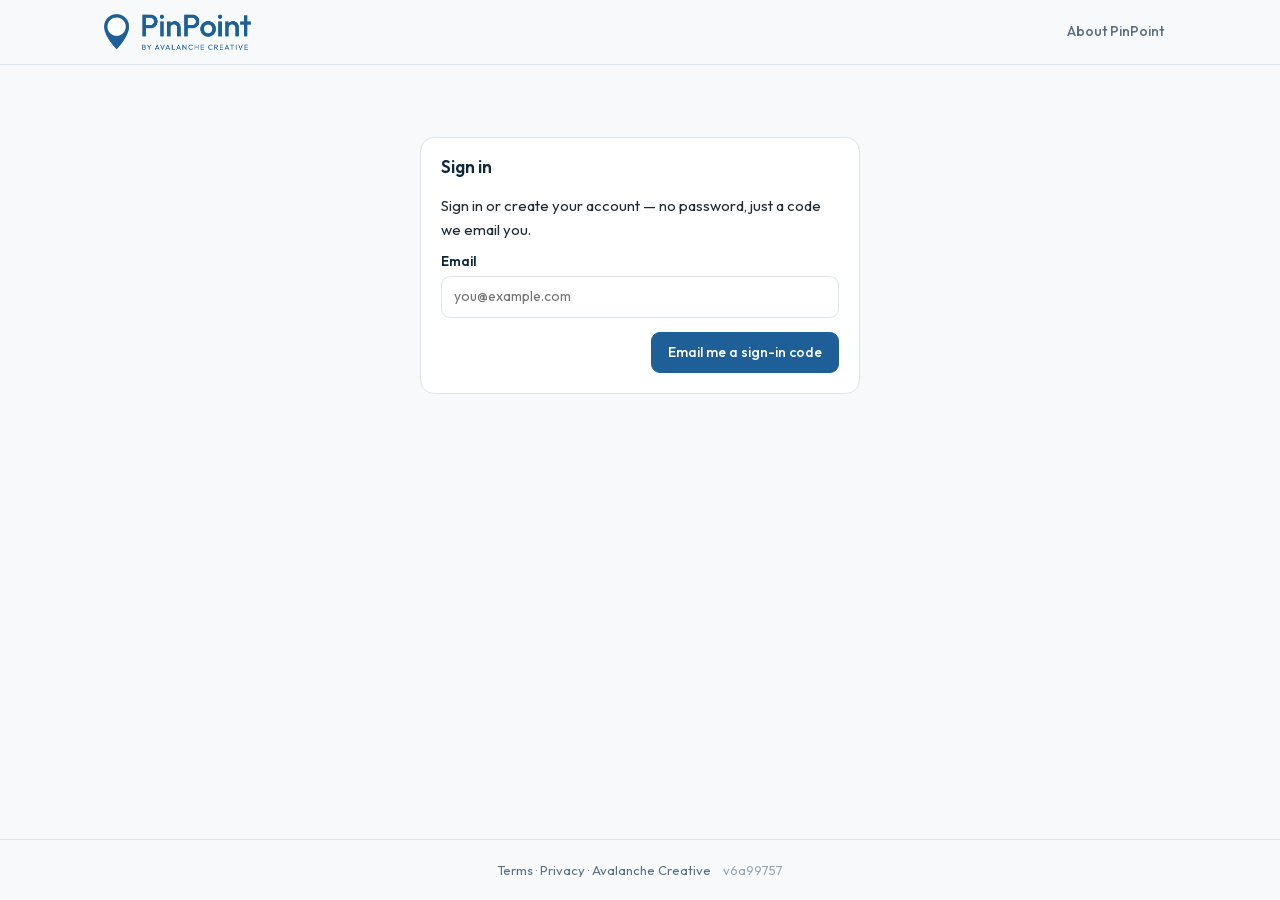
==== commit 5c103733: "Dashboard: site URLs keep their folder; clearer sign-in for unadded sites" ====
--- a/app/index.html
+++ b/app/index.html
@@ -9,7 +9,7 @@
   <link rel="stylesheet" href="app.css">
 </head>
 <body>
-  <div id="app" data-version="109660d"></div>
+  <div id="app" data-version="6a99757"></div>
   <script src="app.js"></script>
 </body>
 </html>
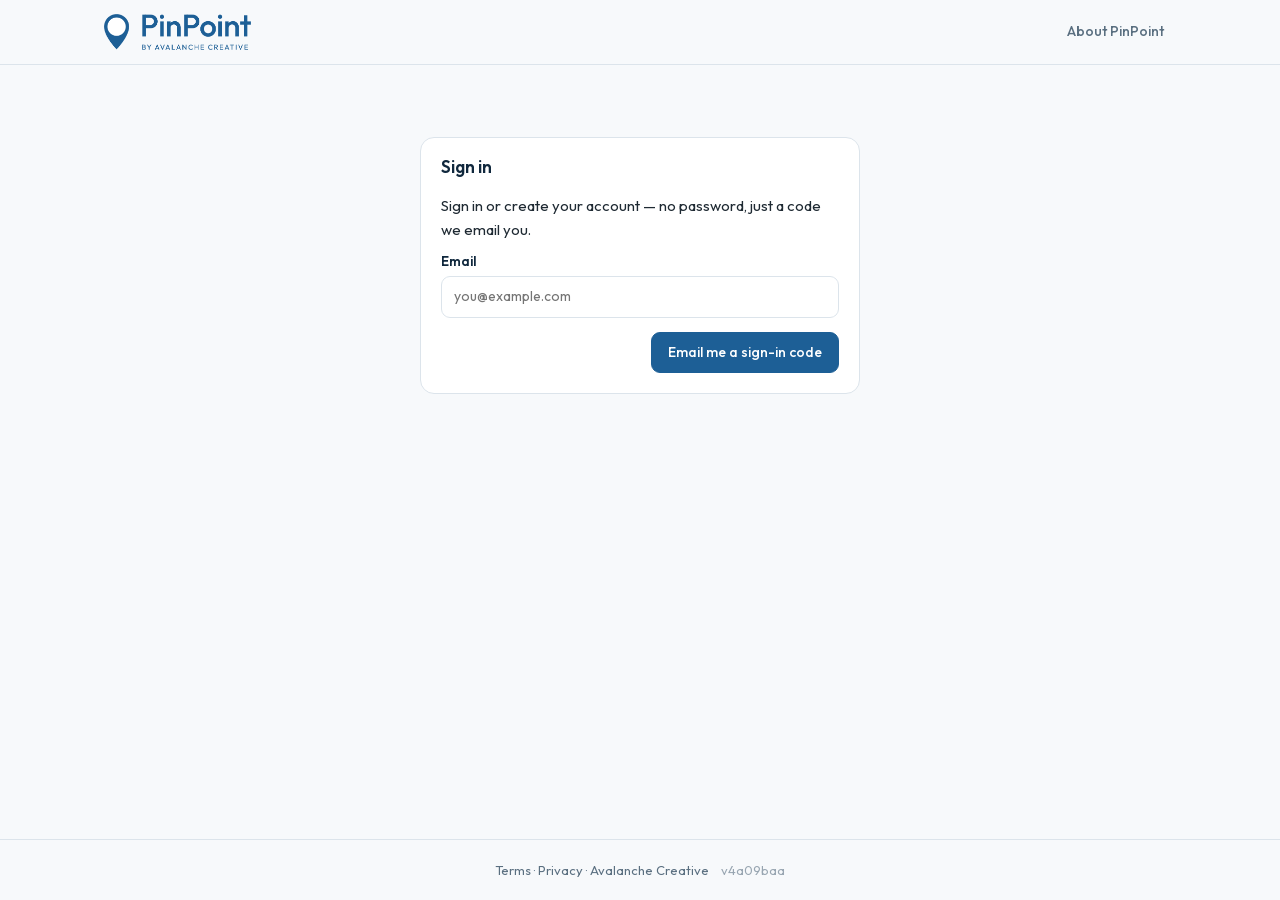
==== commit 620d84bf: "Dashboard: archive a project (4a09baa) Co-Authored-By: Claude Opus 5.5 <noreply@anthropic.com>" ====
--- a/app/index.html
+++ b/app/index.html
@@ -9,7 +9,7 @@
   <link rel="stylesheet" href="app.css">
 </head>
 <body>
-  <div id="app" data-version="6a99757"></div>
+  <div id="app" data-version="4a09baa"></div>
   <script src="app.js"></script>
 </body>
 </html>
